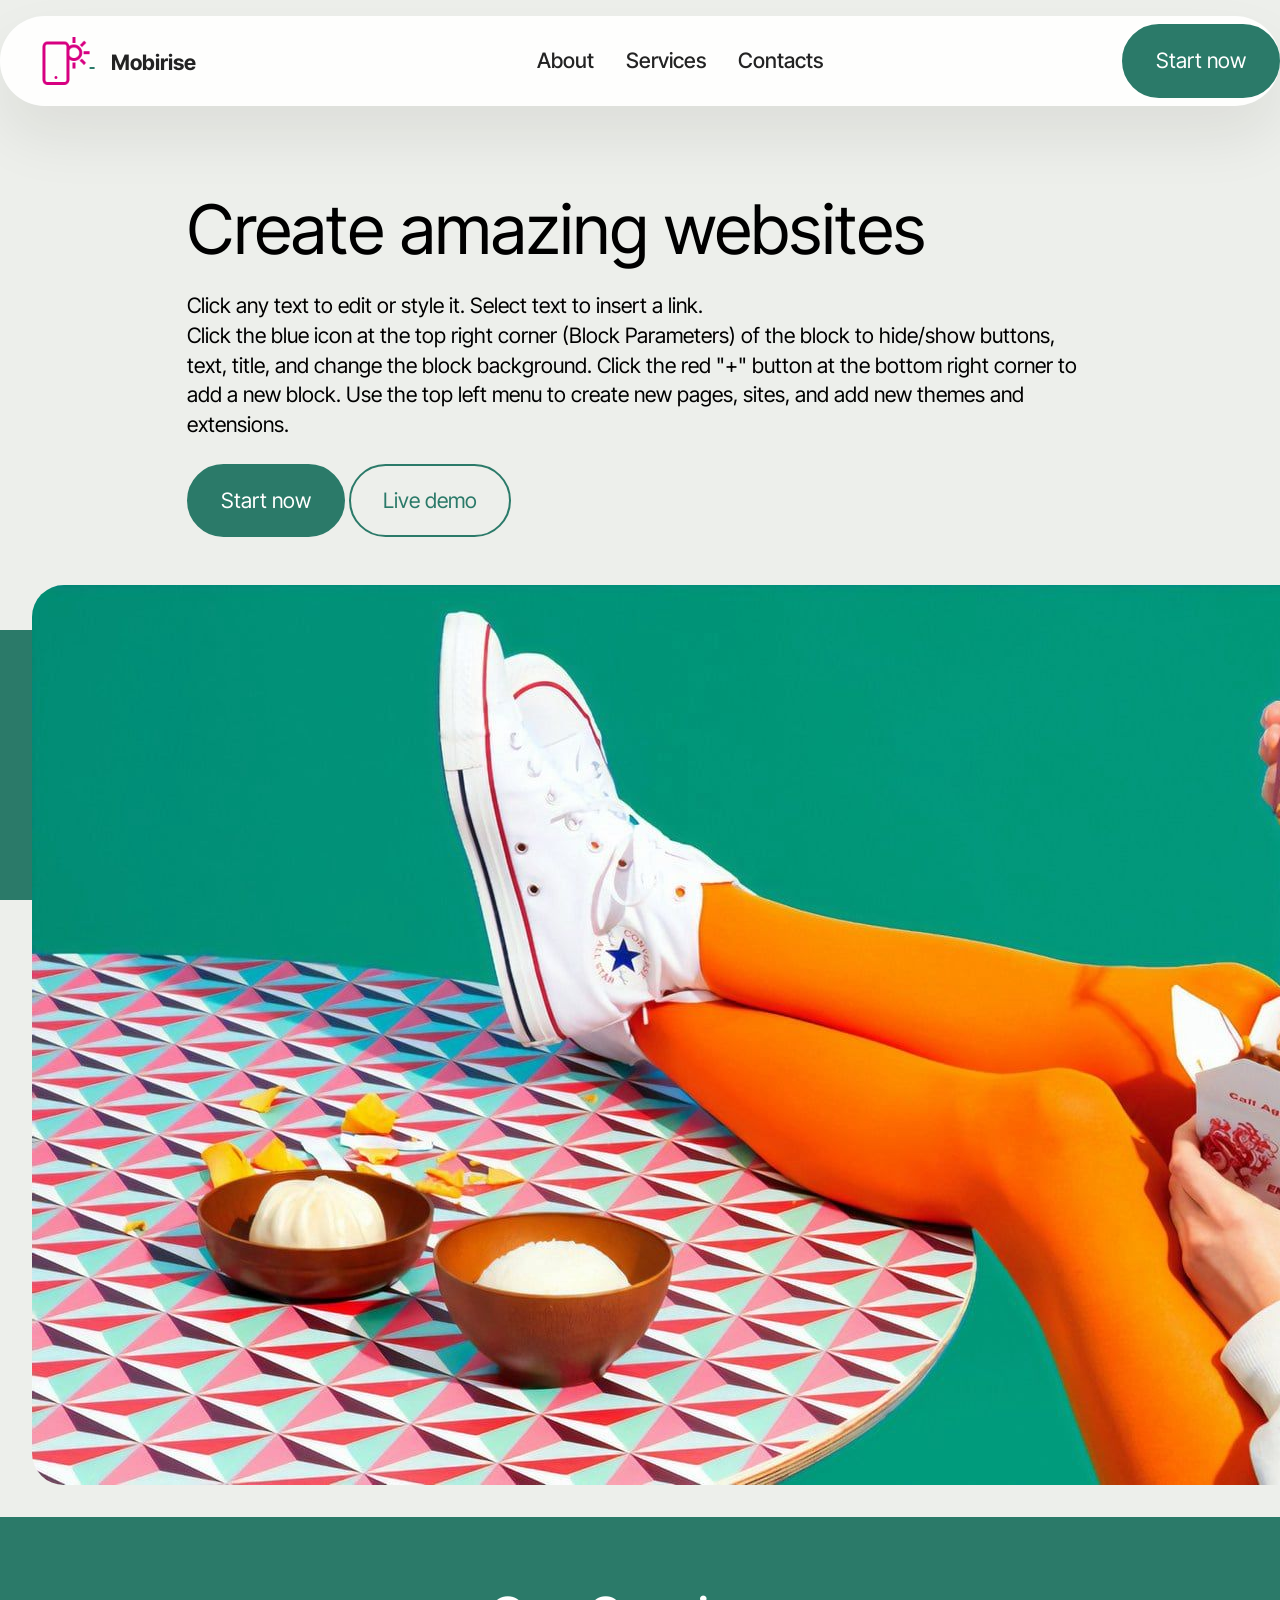
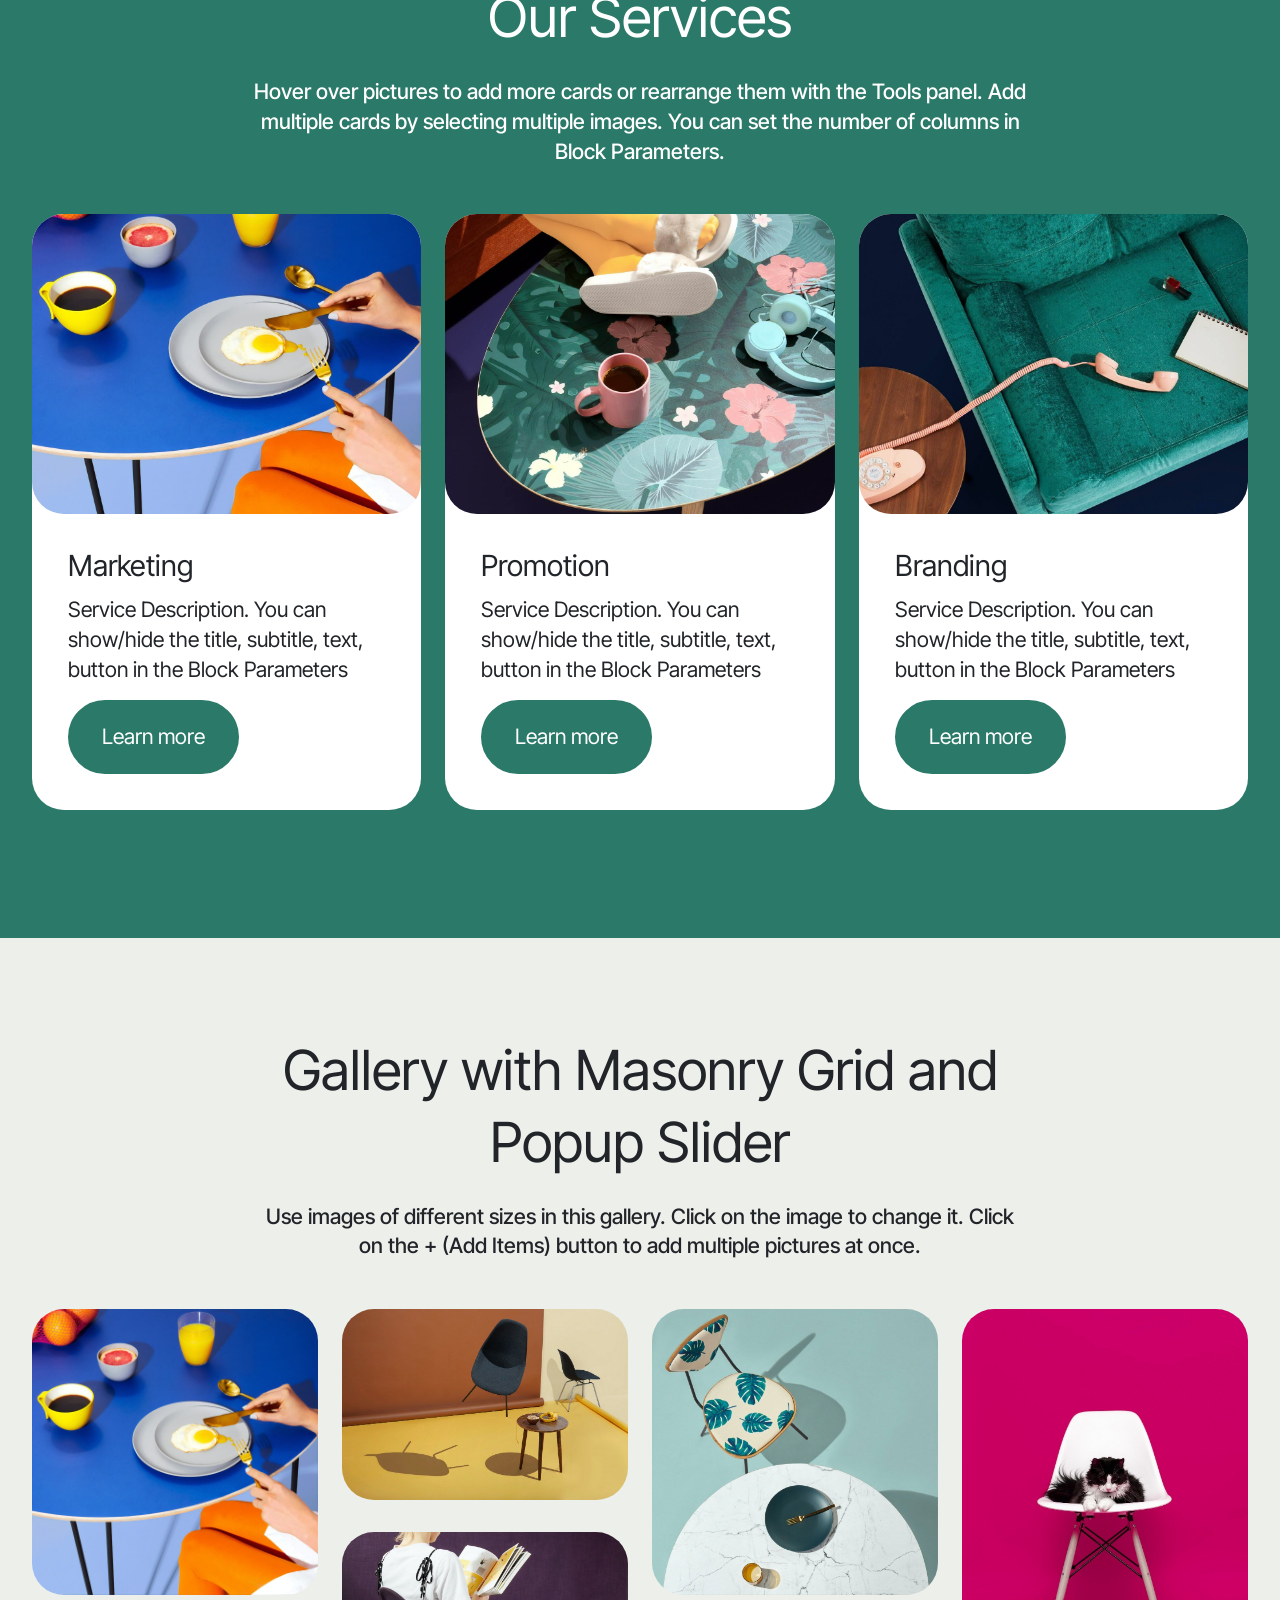
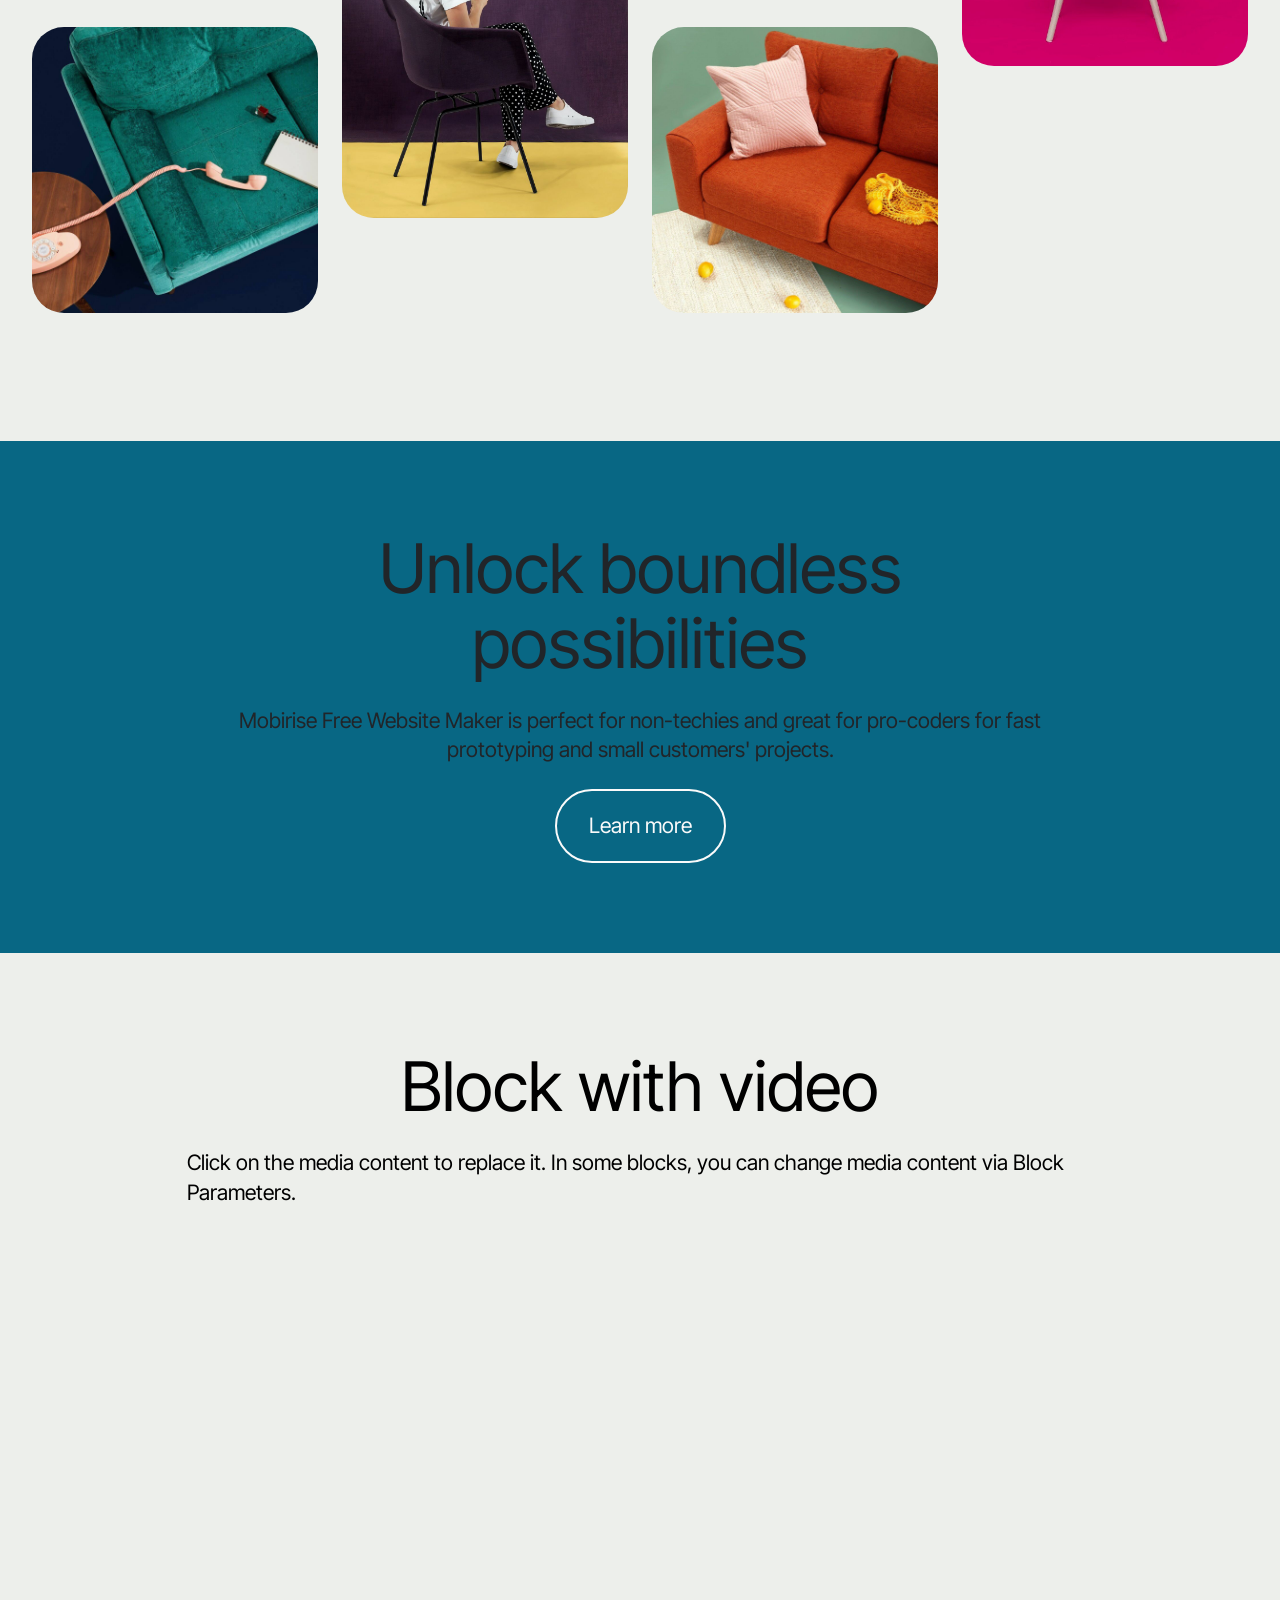
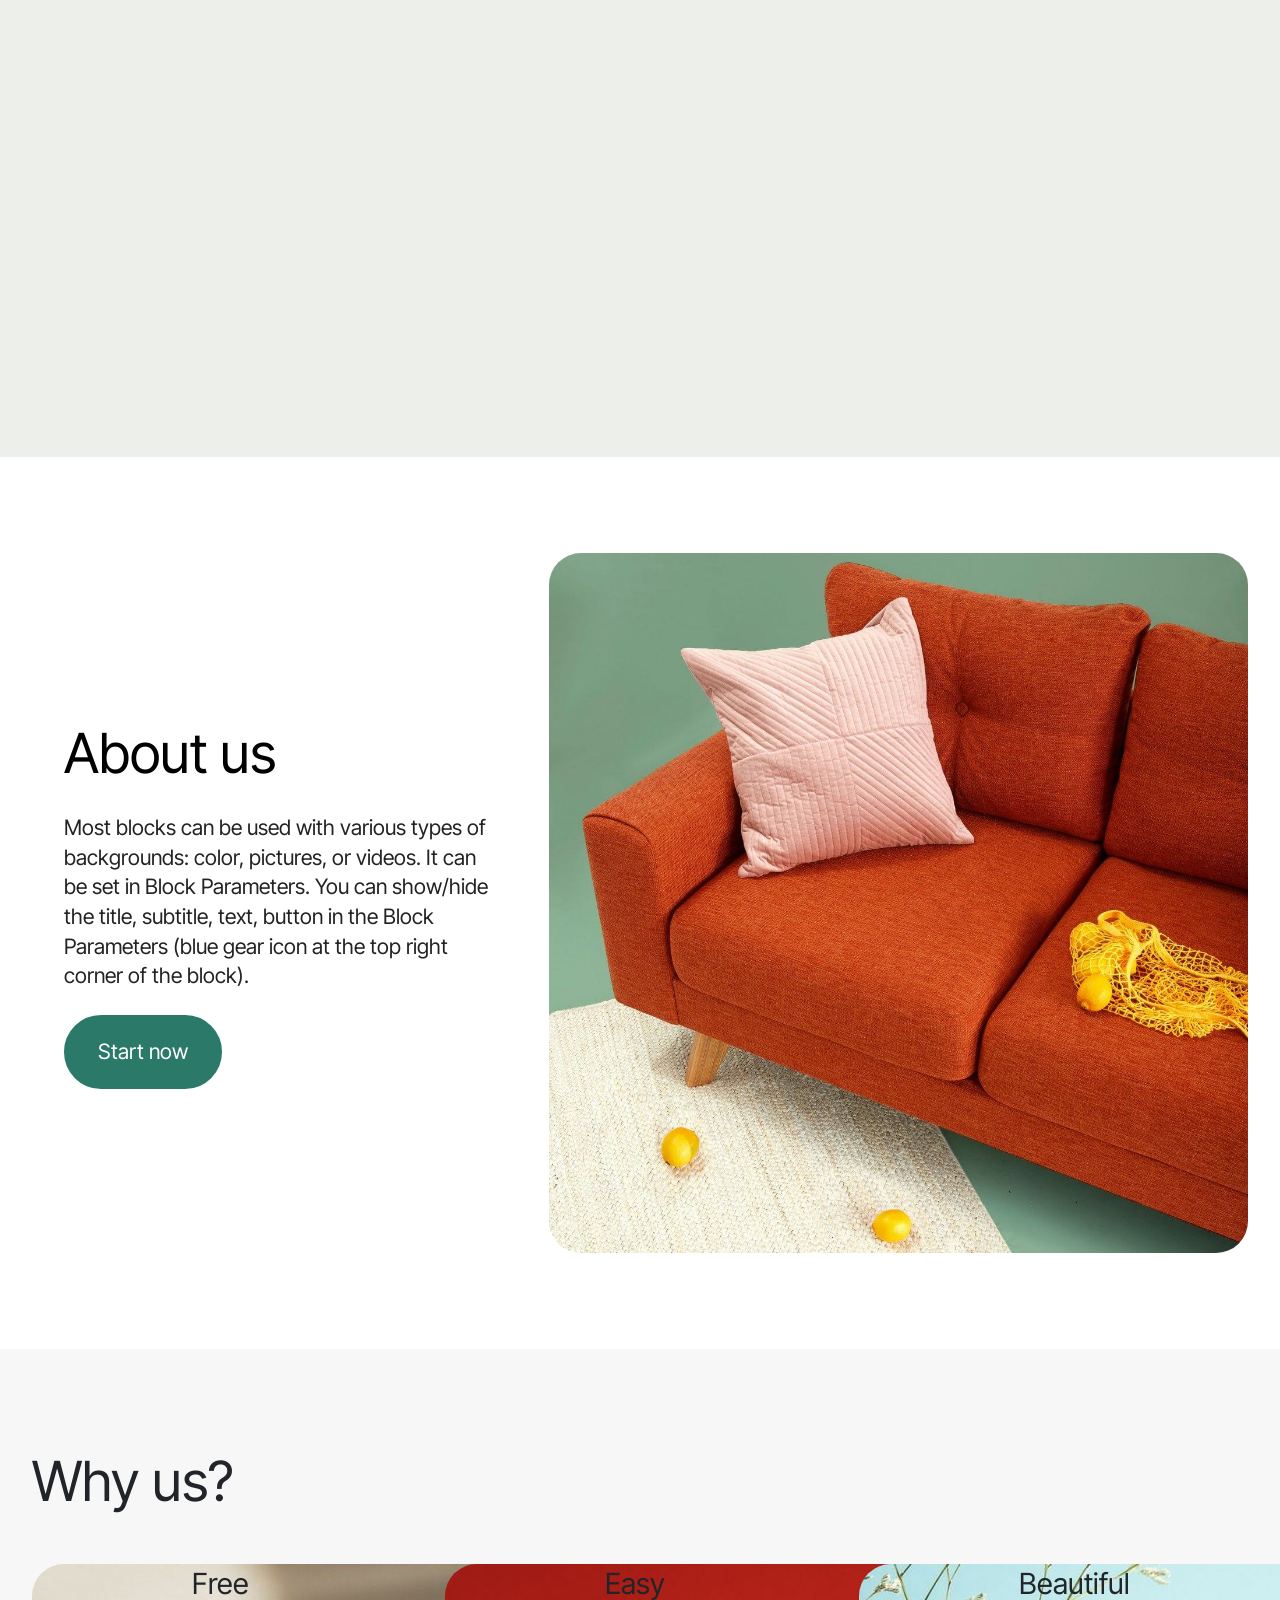
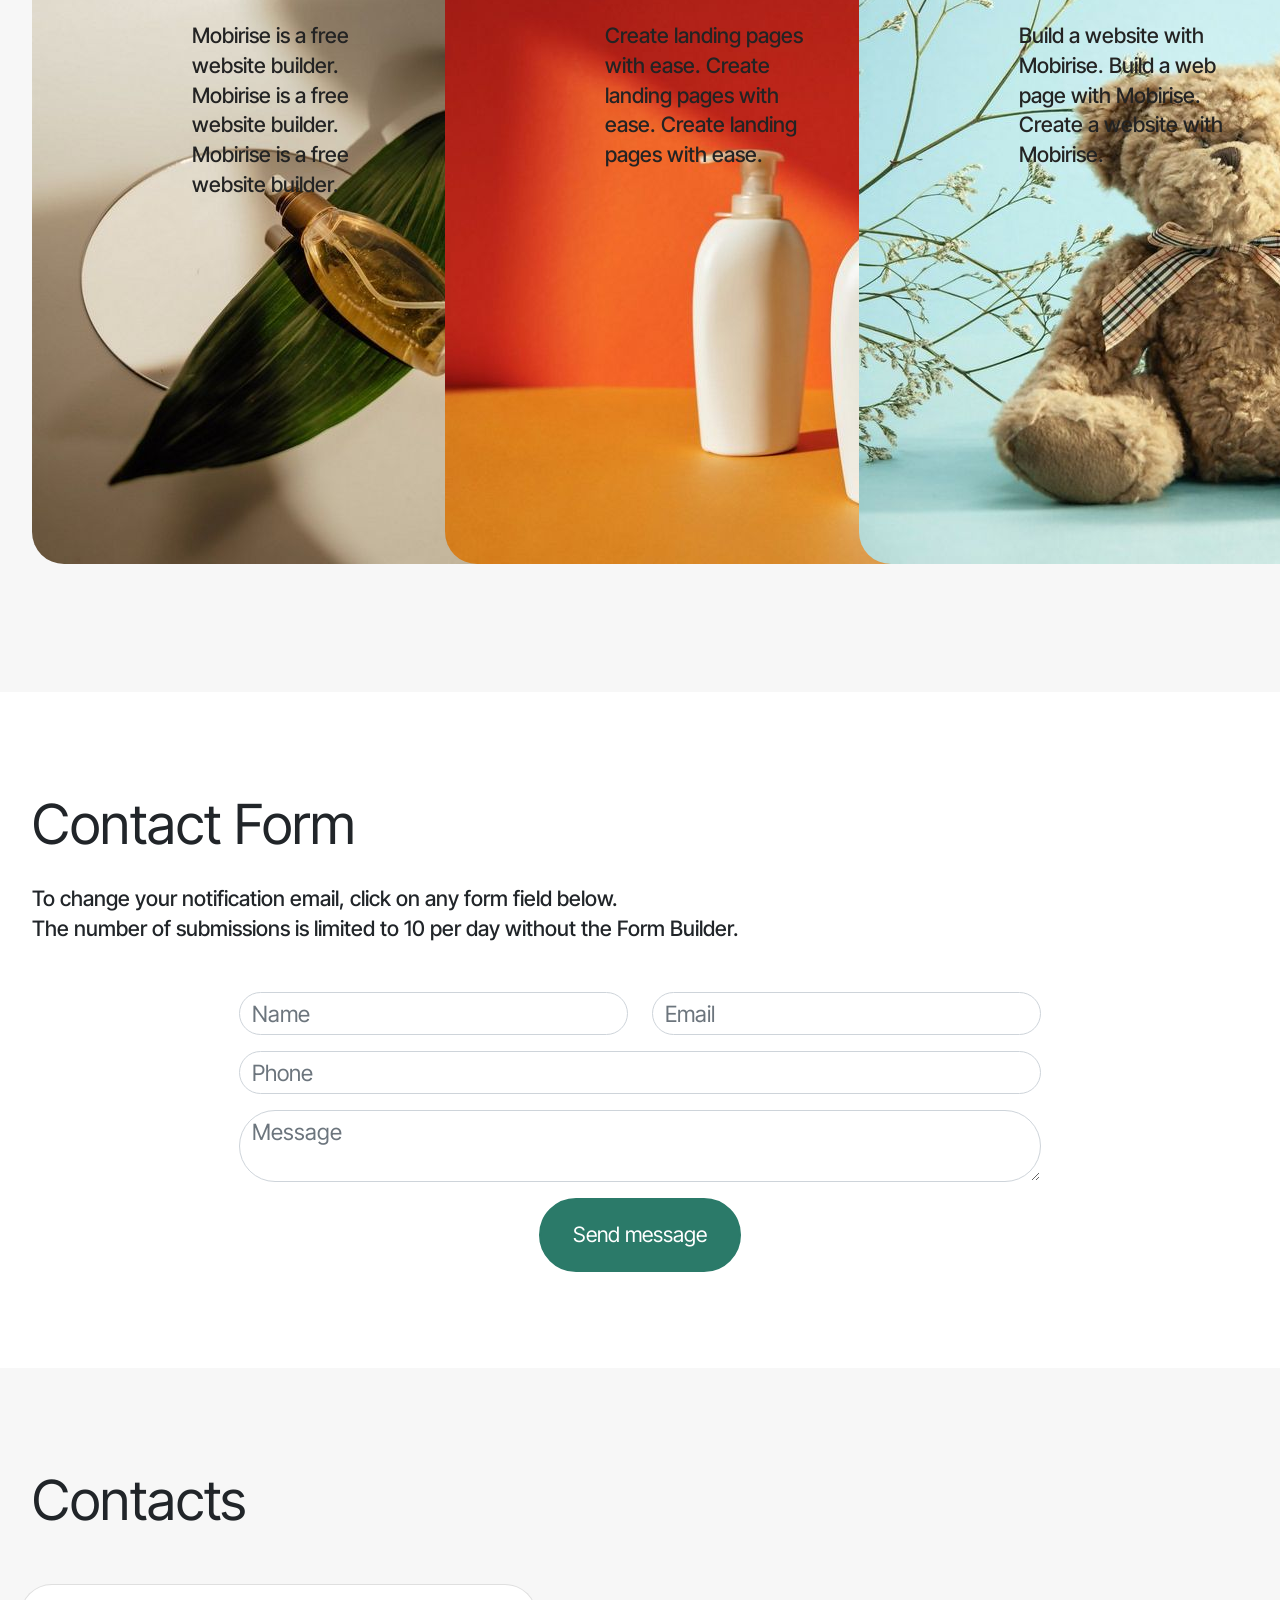
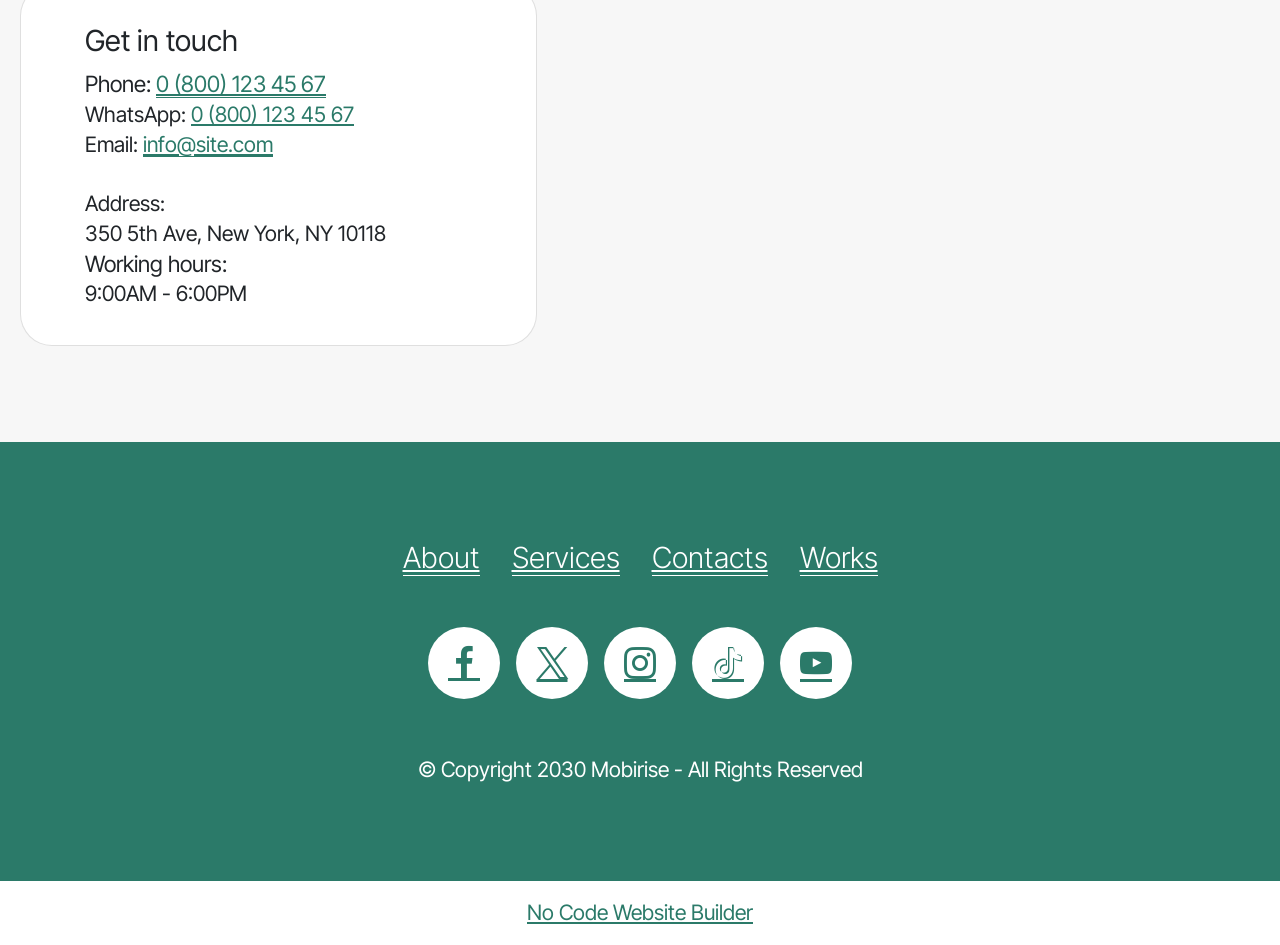
==== index.html @ d82d1e15 "initial test" ====
<!DOCTYPE html>
<html  >
<head>
  <!-- Site made with Mobirise Website Builder v6.1.12, https://mobirise.com -->
  <meta charset="UTF-8">
  <meta http-equiv="X-UA-Compatible" content="IE=edge">
  <meta name="generator" content="Mobirise v6.1.12, mobirise.com">
  <meta name="viewport" content="width=device-width, initial-scale=1, minimum-scale=1">
  <link rel="shortcut icon" href="assets/images/logo.png" type="image/x-icon">
  <meta name="description" content="">
  
  
  <title>Home</title>
  <link rel="stylesheet" href="assets/web/assets/mobirise-icons2/mobirise2.css">
  <link rel="stylesheet" href="assets/bootstrap/css/bootstrap.min.css">
  <link rel="stylesheet" href="assets/animatecss/animate.css">
  <link rel="stylesheet" href="assets/dropdown/css/style.css">
  <link rel="stylesheet" href="assets/socicon/css/styles.css">
  <link rel="stylesheet" href="assets/theme/css/style.css">
  <link rel="stylesheet" href="assets/gallery/style.css">
  <link rel="preload" href="https://fonts.googleapis.com/css?family=Inter+Tight:100,200,300,400,500,600,700,800,900,100i,200i,300i,400i,500i,600i,700i,800i,900i&display=swap" as="style" onload="this.onload=null;this.rel='stylesheet'">
  <noscript><link rel="stylesheet" href="https://fonts.googleapis.com/css?family=Inter+Tight:100,200,300,400,500,600,700,800,900,100i,200i,300i,400i,500i,600i,700i,800i,900i&display=swap"></noscript>
  <link rel="preload" as="style" href="assets/mobirise/css/mbr-additional.css?v=Xq78SS"><link rel="stylesheet" href="assets/mobirise/css/mbr-additional.css?v=Xq78SS" type="text/css">

  
  
  
</head>
<body>
  
  <section data-bs-version="5.1" class="menu menu2 cid-tJS6tZXiPa" once="menu" id="menu02-0">
	

	<nav class="navbar navbar-dropdown navbar-fixed-top navbar-expand-lg">
		<div class="container">
			<div class="navbar-brand">
				<span class="navbar-logo">
					<a href="https://mobirise.com">
						<img src="assets/images/logo.png" alt="Mobirise Website Builder" style="height: 3rem;">
					</a>
				</span>
				<span class="navbar-caption-wrap"><a class="navbar-caption text-black text-primary display-4" href="index.html#header05-1">Mobirise</a></span>
			</div>
			<button class="navbar-toggler" type="button" data-toggle="collapse" data-bs-toggle="collapse" data-target="#navbarSupportedContent" data-bs-target="#navbarSupportedContent" aria-controls="navbarNavAltMarkup" aria-expanded="false" aria-label="Toggle navigation">
				<div class="hamburger">
					<span></span>
					<span></span>
					<span></span>
					<span></span>
				</div>
			</button>
			<div class="collapse navbar-collapse" id="navbarSupportedContent">
				<ul class="navbar-nav nav-dropdown" data-app-modern-menu="true"><li class="nav-item">
						<a class="nav-link link text-black text-primary display-4" href="index.html#header01-7">About</a>
					</li>
					<li class="nav-item">
						<a class="nav-link link text-black text-primary display-4" href="index.html#features04-w" aria-expanded="false">Services</a>
					</li>
					<li class="nav-item">
						<a class="nav-link link text-black text-primary display-4" href="index.html#contacts02-9">Contacts</a>
					</li></ul>
				
				<div class="navbar-buttons mbr-section-btn"><a class="btn btn-primary display-4" href="index.html#form02-6"> Start now</a></div>
			</div>
		</div>
	</nav>
</section>

<section data-bs-version="5.1" class="header5 cid-tJS6uM4N87" id="header05-1">
	

	
	
	<div class="topbg"></div>
	<div class="align-center container">
		<div class="row justify-content-center">
			<div class="col-md-12 col-lg-9">
				<h1 class="mbr-section-title mbr-fonts-style mb-4 display-1"><strong>Create amazing websites</strong></h1>
				<p class="mbr-text mbr-fonts-style mb-4 display-7">Click any text to edit or style it. Select text to insert a link.
<br>Click the blue icon at the top right corner (Block Parameters) of the block to hide/show buttons, text, title, and change the block background. Click the red "+" button at the bottom right corner to add a new block. Use the top left menu to create new pages, sites, and add new themes and extensions.</p>
				<div class="mbr-section-btn mt-3"><a class="btn btn-primary display-7" href="index.html#form02-6">Start now</a> <a class="btn btn-primary-outline display-7" href="index.html#gallery02-v">Live demo</a></div>
			</div>
		</div>
		<div class="row mt-5 justify-content-center">
			<div class="col-12 col-lg-12">
				<img src="assets/images/11.jpg" alt="Mobirise Website Builder" title="">
			</div>
		</div>
	</div>
</section>

<section data-bs-version="5.1" class="features4 cid-tMlEXTHLbS" id="features04-w">
	
	
	<div class="container">
		<div class="row justify-content-center">
			<div class="col-12 content-head">
				<div class="mbr-section-head mb-5">
					<h4 class="mbr-section-title mbr-fonts-style align-center mb-0 display-2"><strong>Our Services</strong></h4>
					<h5 class="mbr-section-subtitle mbr-fonts-style align-center mb-0 mt-4 display-7">Hover over pictures to add more cards or rearrange them with the Tools panel. Add multiple cards by selecting multiple images. You can set the number of columns in Block Parameters.</h5>
					
				</div>
			</div>
		</div>
		<div class="row">
			<div class="item features-image col-12 col-md-6 col-lg-4">
				<div class="item-wrapper">
					<div class="item-img">
						<img src="assets/images/gallery03.jpg" alt="Mobirise Website Builder">
					</div>
					<div class="item-content">
						<h5 class="item-title mbr-fonts-style display-5">
							<strong>Marketing</strong>
						</h5>
						
						<p class="mbr-text mbr-fonts-style display-7">
							Service Description. You can show/hide the title, subtitle, text, button in the Block Parameters
						</p>
						<div class="mbr-section-btn item-footer"><a href="" class="btn item-btn btn-primary display-7">Learn more</a></div>
					</div>

				</div>
			</div>
			<div class="item features-image col-12 col-md-6 col-lg-4">
				<div class="item-wrapper">
					<div class="item-img">
						<img src="assets/images/gallery05.jpg" alt="Mobirise Website Builder">
					</div>
					<div class="item-content">
						<h5 class="item-title mbr-fonts-style display-5">
							<strong>Promotion</strong>
						</h5>
						
						<p class="mbr-text mbr-fonts-style display-7">
							Service Description. You can show/hide the title, subtitle, text, button in the Block Parameters
						</p>
						<div class="mbr-section-btn item-footer"><a href="" class="btn item-btn btn-primary display-7">Learn more</a></div>
					</div>
				</div>
			</div>
			<div class="item features-image col-12 col-md-6 col-lg-4">
				<div class="item-wrapper">
					<div class="item-img">
						<img src="assets/images/gallery02.jpg" alt="Mobirise Website Builder">
					</div>
					<div class="item-content">
						<h5 class="item-title mbr-fonts-style display-5">
							<strong>Branding</strong>
						</h5>
						
						<p class="mbr-text mbr-fonts-style display-7">
							Service Description. You can show/hide the title, subtitle, text, button in the Block Parameters<br>
						</p>
						<div class="mbr-section-btn item-footer"><a href="" class="btn item-btn btn-primary display-7">Learn more</a></div>
					</div>
				</div>
			</div>
		</div>
	</div>
</section>

<section data-bs-version="5.1" class="gallery1 mbr-gallery cid-tMlDYtQ5fF" id="gallery02-v">
    

    
    

    <div class="container-fluid">
        <div class="row justify-content-center">
            <div class="col-12 content-head">
                <div class="mbr-section-head mb-5">
                    <h3 class="mbr-section-title mbr-fonts-style align-center m-0 display-2"><strong>Gallery with Masonry Grid and Popup Slider</strong></h3>
                    <h4 class="mbr-section-subtitle mbr-fonts-style align-center mb-0 mt-4 display-7">Use images of different sizes in this gallery. Click on the image to change it. Click on the + (Add Items) button to add multiple pictures at once.</h4>
                </div>
            </div>
        </div>
        <div class="row mbr-gallery mbr-masonry" data-masonry="{&quot;percentPosition&quot;: true }">
            <div class="col-12 col-md-6 col-lg-3 item gallery-image">
                <div class="item-wrapper" data-toggle="modal" data-bs-toggle="modal" data-target="#veJl6sgH1W-modal" data-bs-target="#veJl6sgH1W-modal">
                    <img class="w-100" src="assets/images/gallery03.jpg" alt="Mobirise Website Builder" data-slide-to="0" data-bs-slide-to="0" data-target="#lb-veJl6sgH1W" data-bs-target="#lb-veJl6sgH1W">
                    <div class="icon-wrapper">
                        <span class="mobi-mbri mobi-mbri-search mbr-iconfont mbr-iconfont-btn"></span>
                    </div>
                </div>
                
            </div>
            <div class="col-12 col-md-6 col-lg-3 item gallery-image">
                <div class="item-wrapper" data-toggle="modal" data-bs-toggle="modal" data-target="#veJl6sgH1W-modal" data-bs-target="#veJl6sgH1W-modal">
                    <img class="w-100" src="assets/images/gallery13.jpg" alt="Mobirise Website Builder" data-slide-to="1" data-bs-slide-to="1" data-target="#lb-veJl6sgH1W" data-bs-target="#lb-veJl6sgH1W">
                    <div class="icon-wrapper">
                        <span class="mobi-mbri mobi-mbri-search mbr-iconfont mbr-iconfont-btn"></span>
                    </div>
                </div>
                
            </div>
            <div class="col-12 col-md-6 col-lg-3 item gallery-image">
                <div class="item-wrapper" data-toggle="modal" data-bs-toggle="modal" data-target="#veJl6sgH1W-modal" data-bs-target="#veJl6sgH1W-modal">
                    <img class="w-100" src="assets/images/gallery10.jpg" alt="Mobirise Website Builder" data-slide-to="2" data-bs-slide-to="2" data-target="#lb-veJl6sgH1W" data-bs-target="#lb-veJl6sgH1W">
                    <div class="icon-wrapper">
                        <span class="mobi-mbri mobi-mbri-search mbr-iconfont mbr-iconfont-btn"></span>
                    </div>
                </div>
                
            </div>
            <div class="col-12 col-md-6 col-lg-3 item gallery-image">
                <div class="item-wrapper" data-toggle="modal" data-bs-toggle="modal" data-target="#veJl6sgH1W-modal" data-bs-target="#veJl6sgH1W-modal">
                    <img class="w-100" src="assets/images/gallery08.jpg" alt="Mobirise Website Builder" data-slide-to="3" data-bs-slide-to="3" data-target="#lb-veJl6sgH1W" data-bs-target="#lb-veJl6sgH1W">
                    <div class="icon-wrapper">
                        <span class="mobi-mbri mobi-mbri-search mbr-iconfont mbr-iconfont-btn"></span>
                    </div>
                </div>
                
            </div>
            <div class="col-12 col-md-6 col-lg-3 item gallery-image">
                <div class="item-wrapper" data-toggle="modal" data-bs-toggle="modal" data-target="#veJl6sgH1W-modal" data-bs-target="#veJl6sgH1W-modal">
                    <img class="w-100" src="assets/images/gallery06.jpg" alt="Mobirise Website Builder" data-slide-to="4" data-bs-slide-to="4" data-target="#lb-veJl6sgH1W" data-bs-target="#lb-veJl6sgH1W">
                    <div class="icon-wrapper">
                        <span class="mobi-mbri mobi-mbri-search mbr-iconfont mbr-iconfont-btn"></span>
                    </div>
                </div>
                
            </div>
            <div class="col-12 col-md-6 col-lg-3 item gallery-image">
                <div class="item-wrapper" data-toggle="modal" data-bs-toggle="modal" data-target="#veJl6sgH1W-modal" data-bs-target="#veJl6sgH1W-modal">
                    <img class="w-100" src="assets/images/gallery02.jpg" alt="Mobirise Website Builder" data-slide-to="5" data-bs-slide-to="5" data-target="#lb-veJl6sgH1W" data-bs-target="#lb-veJl6sgH1W">
                    <div class="icon-wrapper">
                        <span class="mobi-mbri mobi-mbri-search mbr-iconfont mbr-iconfont-btn"></span>
                    </div>
                </div>
                
            </div>
            <div class="col-12 col-md-6 col-lg-3 item gallery-image">
                <div class="item-wrapper" data-toggle="modal" data-bs-toggle="modal" data-target="#veJl6sgH1W-modal" data-bs-target="#veJl6sgH1W-modal">
                    <img class="w-100" src="assets/images/gallery01.jpg" alt="Mobirise Website Builder" data-slide-to="6" data-bs-slide-to="6" data-target="#lb-veJl6sgH1W" data-bs-target="#lb-veJl6sgH1W">
                    <div class="icon-wrapper">
                        <span class="mobi-mbri mobi-mbri-search mbr-iconfont mbr-iconfont-btn"></span>
                    </div>
                </div>
                
            </div>
        </div>

        <div class="modal mbr-slider" tabindex="-1" role="dialog" aria-hidden="true" id="veJl6sgH1W-modal">
            <div class="modal-dialog" role="document">
                <div class="modal-content">
                    <div class="modal-body">
                        <div class="carousel slide" id="lb-veJl6sgH1W" data-interval="5000" data-bs-interval="5000">
                            <div class="carousel-inner">
                                <div class="carousel-item active">
                                    <img class="d-block w-100" src="assets/images/gallery03.jpg" alt="Mobirise Website Builder">
                                </div>
                                <div class="carousel-item">
                                    <img class="d-block w-100" src="assets/images/gallery13.jpg" alt="Mobirise Website Builder">
                                </div>
                                <div class="carousel-item">
                                    <img class="d-block w-100" src="assets/images/gallery10.jpg" alt="Mobirise Website Builder">
                                </div>
                                <div class="carousel-item">
                                    <img class="d-block w-100" src="assets/images/gallery08.jpg" alt="Mobirise Website Builder">
                                </div>
                                <div class="carousel-item">
                                    <img class="d-block w-100" src="assets/images/gallery06.jpg" alt="Mobirise Website Builder">
                                </div>
                                <div class="carousel-item">
                                    <img class="d-block w-100" src="assets/images/gallery02.jpg" alt="Mobirise Website Builder">
                                </div>
                                <div class="carousel-item">
                                    <img class="d-block w-100" src="assets/images/gallery01.jpg" alt="Mobirise Website Builder">
                                </div>
                            </div>
                            <ol class="carousel-indicators">
                                <li data-slide-to="0" data-bs-slide-to="0" class="active" data-target="#lb-veJl6sgH1W" data-bs-target="#lb-veJl6sgH1W"></li>
                                <li data-slide-to="1" data-bs-slide-to="1" data-target="#lb-veJl6sgH1W" data-bs-target="#lb-veJl6sgH1W"></li>
                                <li data-slide-to="2" data-bs-slide-to="2" data-target="#lb-veJl6sgH1W" data-bs-target="#lb-veJl6sgH1W"></li>
                                <li data-slide-to="3" data-bs-slide-to="3" data-target="#lb-veJl6sgH1W" data-bs-target="#lb-veJl6sgH1W"></li>
                                <li data-slide-to="4" data-bs-slide-to="4" data-target="#lb-veJl6sgH1W" data-bs-target="#lb-veJl6sgH1W"></li>
                                <li data-slide-to="5" data-bs-slide-to="5" data-target="#lb-veJl6sgH1W" data-bs-target="#lb-veJl6sgH1W"></li>
                                <li data-slide-to="6" data-bs-slide-to="6" data-target="#lb-veJl6sgH1W" data-bs-target="#lb-veJl6sgH1W"></li>
                            </ol>
                            <a role="button" href="" class="close" data-dismiss="modal" data-bs-dismiss="modal" aria-label="Close">
                            </a>
                            <a class="carousel-control-prev carousel-control" role="button" data-slide="prev" data-bs-slide="prev" href="#lb-veJl6sgH1W">
                                <span class="mobi-mbri mobi-mbri-arrow-prev" aria-hidden="true"></span>
                                <span class="sr-only visually-hidden">Previous</span>
                            </a>
                            <a class="carousel-control-next carousel-control" role="button" data-slide="next" data-bs-slide="next" href="#lb-veJl6sgH1W">
                                <span class="mobi-mbri mobi-mbri-arrow-next" aria-hidden="true"></span>
                                <span class="sr-only visually-hidden">Next</span>
                            </a>
                        </div>
                    </div>
                </div>
            </div>
        </div>
    </div>
</section>

<section data-bs-version="5.1" class="header09 cid-tLAX5BnXkJ" id="header09-q">
	
	
	<div class="container">
		<div class="row">
			<div class="content-wrap col-12 col-md-8">
				<h1 class="mbr-section-title mbr-fonts-style mbr-white mb-4 display-1"><strong>Unlock boundless possibilities</strong></h1>
				
				<p class="mbr-fonts-style mbr-text mbr-white mb-4 display-7">
					Mobirise Free Website Maker is perfect for non-techies and great for pro-coders for fast prototyping and small customers' projects.
				</p>
				<div class="mbr-section-btn"><a class="btn btn-white-outline display-7" href="https://mobiri.se">Learn more</a></div>
			</div>
		</div>
	</div>
</section>

<section data-bs-version="5.1" class="header7 cid-tLeaLmEeFr" id="header07-h">
  

  
  
  
  <div class="align-center container">
    <div class="row justify-content-center">
      <div class="col-md-12 col-lg-9 mb-5">
        <h1 class="mbr-section-title mbr-fonts-style display-1"><strong>Block with video</strong>
        </h1>
        <p class="mbr-text mbr-fonts-style mt-4 display-7">
          Click on the media content to replace it. In some blocks, you can change media content via Block Parameters.
        </p>
        
      </div>
    </div>

    <div class="row justify-content-center">
      <div class="mbr-figure col-12 col-md-12"><iframe class="mbr-embedded-video" src="https://www.youtube.com/embed/sGpPgQeEyOc?rel=0&amp;amp;mute=1&amp;showinfo=0&amp;autoplay=1&amp;loop=1&amp;playlist=sGpPgQeEyOc" width="1280" height="720" frameborder="0" allowfullscreen></iframe></div>
    </div>
  </div>
</section>

<section data-bs-version="5.1" class="header1 cid-tJS9vXDdRK" id="header01-7">
	

	
	

	<div class="container">
		<div class="row justify-content-center">
			<div class="col-12 col-md-12 col-lg-7 image-wrapper">
				<img class="w-100" src="assets/images/gallery01.jpg" alt="Mobirise Website Builder">
			</div>
			<div class="col-12 col-lg col-md-12">
				<div class="text-wrapper align-left">
					<h1 class="mbr-section-title mbr-fonts-style mb-4 display-2"><strong>About us</strong></h1>
					<p class="mbr-text mbr-fonts-style mb-4 display-7">
						Most blocks can be used with various types of backgrounds: color, pictures, or videos. It can be set in Block Parameters.&nbsp;You can show/hide the title, subtitle, text, button in the Block Parameters (blue gear icon at the top right corner of the block).&nbsp;</p>
					<div class="mbr-section-btn mt-3"><a class="btn btn-primary display-7" href="https://mobiri.se">Start now</a></div>
				</div>
			</div>
		</div>
	</div>
</section>

<section data-bs-version="5.1" class="features15 cid-tLek7gQhG7" id="features015-m">
	

	
	
	<div class="container">
		<div class="mbr-section-head mb-5">
			<h4 class="mbr-section-title mbr-fonts-style align-center mb-0 display-2">
			  <strong>Why us?</strong></h4>
			
		  </div>
		<div class="row justify-content-center">
			<div class="item features-without-image col-12 col-lg-4">
				<div class="item-wrapper">
					<div class="img-wrapper">
						<img src="assets/images/shop1.jpg" alt="Mobirise Website Builder">
					</div>
					<div class="card-box">
						<h4 class="card-title mbr-fonts-style mb-3 display-5">
							<strong>Free</strong></h4>
						<h5 class="card-text mbr-fonts-style display-7">
							Mobirise is a free website builder. Mobirise is a free website builder. Mobirise is a free website builder.</h5>
					</div>
				</div>
			</div>
			<div class="item features-without-image col-12 col-lg-4">
				<div class="item-wrapper">
					<div class="img-wrapper">
						<img src="assets/images/shop2.jpg" alt="Mobirise Website Builder">
					</div>
					<div class="card-box">
						<h4 class="card-title mbr-fonts-style mb-3 display-5">
							<strong>Easy</strong></h4>
						<h5 class="card-text mbr-fonts-style display-7">
							Create landing pages with ease. Create landing pages with ease. Create landing pages with ease.<br><br></h5>
					</div>
				</div>
			</div>
			<div class="item features-without-image col-12 col-lg-4">
				<div class="item-wrapper">
					<div class="img-wrapper">
						<img src="assets/images/shop3.jpg" alt="Mobirise Website Builder">
					</div>
					<div class="card-box">
						<h4 class="card-title mbr-fonts-style mb-3 display-5">
							<strong>Beautiful</strong></h4>
						<h5 class="card-text mbr-fonts-style display-7">
							Build a website with Mobirise. Build a web page with Mobirise. Create a website with Mobirise.</h5>
					</div>
				</div>
			</div>
		</div>
	</div>
</section>

<section data-bs-version="5.1" class="form5 cid-tJS9pBcTSa" id="form02-6">
    
    
    <div class="container">
        <div class="mbr-section-head mb-5">
            <h3 class="mbr-section-title mbr-fonts-style align-center mb-0 display-2">
                <strong>Contact Form</strong></h3>
            <h4 class="mbr-section-subtitle mbr-fonts-style align-center mb-0 mt-4 display-7">To change your notification email, click on any form field below.
<div>The number of submissions is limited to 10 per day without the Form Builder.</div></h4>
        </div>
        <div class="row justify-content-center mt-4">
            <div class="col-lg-8 mx-auto mbr-form" data-form-type="formoid">
                <form action="https://mobirise.eu/" method="POST" class="mbr-form form-with-styler" data-form-title="Form Name"><input type="hidden" name="email" data-form-email="true" value="BgZhxSEmmMYked2v6DO11A//2Cc/raKRPYZ5gFe0jo+6vO3dX06sJLijvELtnEkJGJe7vxwM3hx+bAWVkoMuOE0uIr0Zj9BfxChh2DObfeTLGcuqMDu/MZJaWa4jG3J5">
                    <div class="row">
                        <div hidden="hidden" data-form-alert="" class="alert alert-success col-12">Thanks for filling out the form!</div>
                        <div hidden="hidden" data-form-alert-danger="" class="alert alert-danger col-12">
                            Oops...! some problem!
                        </div>
                    </div>
                    <div class="dragArea row">
                        <div class="col-md col-sm-12 form-group mb-3" data-for="name">
                            <input type="text" name="name" placeholder="Name" data-form-field="name" class="form-control" value="" id="name-form02-6">
                        </div>
                        <div class="col-md col-sm-12 form-group mb-3" data-for="email">
                            <input type="email" name="email" placeholder="Email" data-form-field="email" class="form-control" value="" id="email-form02-6">
                        </div>
                        <div class="col-12 form-group mb-3" data-for="phone">
                            <input type="tel" name="phone" placeholder="Phone" data-form-field="phone" class="form-control" value="" id="phone-form02-6">
                        </div>
                        <div class="col-12 form-group mb-3" data-for="textarea">
                            <textarea name="textarea" placeholder="Message" data-form-field="textarea" class="form-control" id="textarea-form02-6"></textarea>
                        </div>
                        <div class="col-lg-12 col-md-12 col-sm-12 align-center mbr-section-btn">
                            <button type="submit" class="btn btn-primary display-7">Send message</button>
                        </div>
                    </div>
                </form>
            </div>
        </div>
    </div>
</section>

<section data-bs-version="5.1" class="contacts2 map1 cid-tLdYHD757A" id="contacts02-9">

    

    
    <div class="container">
        <div class="mbr-section-head mb-5">
            <h3 class="mbr-section-title mbr-fonts-style align-center mb-0 display-2">
                <strong>Contacts</strong>
            </h3>
            
        </div>
        <div class="row justify-content-center mt-4">
            <div class="card col-12 col-md-5">
                <div class="card-wrapper">
                    <div class="text-wrapper">
                        <h5 class="cardTitle mbr-fonts-style mb-2 display-5">
                        <strong>Get in touch</strong></h5>
                    <ul class="list mbr-fonts-style display-7">
                        <li class="mbr-text item-wrap"><span style="font-size: 1.4rem;">Phone: </span><a href="tel:+12345678910" class="text-primary" style="font-size: 1.4rem;">0 (800) 123 45 67</a><br></li>
                        <li class="mbr-text item-wrap">WhatsApp: <a href="https://wa.me/12345678910" class="text-primary">0 (800) 123 45 67</a></li>
                        <li class="mbr-text item-wrap">Email: <a href="mailto:info@site.com" class="text-primary">info@site.com</a></li><li class="mbr-text item-wrap"><br></li>
                        <li class="mbr-text item-wrap">Address: </li><li class="mbr-text item-wrap">350 5th Ave, New York, NY 10118</li><li class="mbr-text item-wrap"><span style="font-size: 1.4rem;">Working hours:</span><br></li><li class="mbr-text item-wrap">9:00AM - 6:00PM</li>
                    </ul>
                    </div>
                </div>
            </div>
            <div class="map-wrapper col-12 col-md-7">
                <div class="google-map"><iframe frameborder="0" style="border:0" src="https://www.google.com/maps/embed?pb=!1m14!1m8!1m3!1d6045.3003145248895!2d-73.9884657!3d40.7477229!3m2!1i1024!2i768!4f13.1!3m3!1m2!1s0x89c259a9ac1f1b85%3A0x7e33d1c0e7af3be4!2zMzUwIDV0aCBBdmUsIE5ldyBZb3JrLCBOWSAxMDExOCwg0KHQqNCQ!5e0!3m2!1sru!2sru!4v1689597362021!5m2!1sen!2sen" allowfullscreen=""></iframe></div>
            </div>
        </div>
    </div>
</section>

<section data-bs-version="5.1" class="footer1 programm5 cid-tJS9NNcTLZ" once="footers" id="footer03-8">

        

    

    <div class="container">
        <div class="row">

            <div class="row-links mb-4">
                <ul class="header-menu">
                  
                  
                  
                  
                <li class="header-menu-item mbr-fonts-style display-5"><a href="index.html#header01-7" class="text-danger">About</a></li><li class="header-menu-item mbr-fonts-style display-5"><a href="index.html#features04-w" class="text-danger text-primary">Services</a></li><li class="header-menu-item mbr-fonts-style display-5"><a href="index.html#contacts02-9" class="text-danger">Contacts</a></li><li class="header-menu-item mbr-fonts-style display-5"><a href="index.html#gallery02-v" class="text-danger text-primary">Works</a></li></ul>
              </div>

            <div class="col-12">
                <div class="social-row">
                    <div class="soc-item">
                        <a href="https://mobiri.se/" target="_blank">
                            <span class="mbr-iconfont socicon socicon-facebook display-7"></span>
                        </a>
                    </div>
                    <div class="soc-item">
                        <a href="https://mobiri.se/" target="_blank">
                            <span class="mbr-iconfont socicon-twitter socicon"></span>
                        </a>
                    </div>
                    <div class="soc-item">
                        <a href="https://mobiri.se/" target="_blank">
                            <span class="mbr-iconfont socicon-instagram socicon"></span>
                        </a>
                    </div>
                    <div class="soc-item">
                        <a href="https://mobiri.se/" target="_blank">
                            <span class="mbr-iconfont socicon-tiktok socicon"></span>
                        </a>
                    </div>
                    <div class="soc-item">
                        <a href="https://mobiri.se/" target="_blank">
                            <span class="mbr-iconfont socicon-youtube socicon"></span>
                        </a>
                    </div>
                </div>
            </div>
            <div class="col-12 mt-5">
                <p class="mbr-fonts-style copyright display-7">
                    © Copyright 2030 Mobirise - All Rights Reserved
                </p>
            </div>
        </div>
    </div>
</section><section class="display-7" style="padding: 0;align-items: center;justify-content: center;flex-wrap: wrap;    align-content: center;display: flex;position: relative;height: 4rem;"><a href="https://mobiri.se/" style="flex: 1 1;height: 4rem;position: absolute;width: 100%;z-index: 1;"><img alt="" style="height: 4rem;" src="[data-uri]"></a><p style="margin: 0;text-align: center;" class="display-7">&#8204;</p><a style="z-index:1" href="https://mobirise.com/builder/no-code-website-builder.html">No Code Website Builder</a></section><script src="assets/bootstrap/js/bootstrap.bundle.min.js"></script>  <script src="assets/smoothscroll/smooth-scroll.js"></script>  <script src="assets/ytplayer/index.js"></script>  <script src="assets/dropdown/js/navbar-dropdown.js"></script>  <script src="assets/masonry/masonry.pkgd.min.js"></script>  <script src="assets/imagesloaded/imagesloaded.pkgd.min.js"></script>  <script src="assets/theme/js/script.js"></script>  <script src="assets/gallery/player.min.js"></script>  <script src="assets/gallery/script.js"></script>  <script src="assets/formoid/formoid.min.js"></script>  
  
  
  <input name="animation" type="hidden">
  </body>
</html>
---- assets/web/assets/mobirise-icons2/mobirise2.css ----
@font-face {
  font-family: 'Moririse2';
  font-display: swap;
  src:  url('mobirise2.eot?f2bix4');
  src:  url('mobirise2.eot?f2bix4#iefix') format('embedded-opentype'),
    url('mobirise2.woff2?f2bix4') format('woff2'),
    url('mobirise2.woff?f2bix4') format('woff'),
    url('mobirise2.ttf?f2bix4') format('truetype'),
    url('mobirise2.svg?f2bix4#mobirise2') format('svg');
  font-weight: normal;
  font-style: normal;
}

[class^="mobi-"], [class*=" mobi-"] {
  /* use !important to prevent issues with browser extensions that change fonts */
  font-family: 'Moririse2' !important;
  speak: none;
  font-style: normal;
  font-weight: normal;
  font-variant: normal;
  text-transform: none;
  line-height: 1;

  /* Better Font Rendering =========== */
  -webkit-font-smoothing: antialiased;
  -moz-osx-font-smoothing: grayscale;
}

.mobi-mbri-add-submenu:before {
  content: "\e900";
}
.mobi-mbri-alert:before {
  content: "\e901";
}
.mobi-mbri-align-center:before {
  content: "\e902";
}
.mobi-mbri-align-justify:before {
  content: "\e903";
}
.mobi-mbri-align-left:before {
  content: "\e904";
}
.mobi-mbri-align-right:before {
  content: "\e905";
}
.mobi-mbri-android:before {
  content: "\e906";
}
.mobi-mbri-apple:before {
  content: "\e907";
}
.mobi-mbri-arrow-down:before {
  content: "\e908";
}
.mobi-mbri-arrow-next:before {
  content: "\e909";
}
.mobi-mbri-arrow-prev:before {
  content: "\e90a";
}
.mobi-mbri-arrow-up:before {
  content: "\e90b";
}
.mobi-mbri-bold:before {
  content: "\e90c";
}
.mobi-mbri-bookmark:before {
  content: "\e90d";
}
.mobi-mbri-bootstrap:before {
  content: "\e90e";
}
.mobi-mbri-briefcase:before {
  content: "\e90f";
}
.mobi-mbri-browse:before {
  content: "\e910";
}
.mobi-mbri-bulleted-list:before {
  content: "\e911";
}
.mobi-mbri-calendar:before {
  content: "\e912";
}
.mobi-mbri-camera:before {
  content: "\e913";
}
.mobi-mbri-cart-add:before {
  content: "\e914";
}
.mobi-mbri-cart-full:before {
  content: "\e915";
}
.mobi-mbri-cash:before {
  content: "\e916";
}
.mobi-mbri-change-style:before {
  content: "\e917";
}
.mobi-mbri-chat:before {
  content: "\e918";
}
.mobi-mbri-clock:before {
  content: "\e919";
}
.mobi-mbri-close:before {
  content: "\e91a";
}
.mobi-mbri-cloud:before {
  content: "\e91b";
}
.mobi-mbri-code:before {
  content: "\e91c";
}
.mobi-mbri-contact-form:before {
  content: "\e91d";
}
.mobi-mbri-credit-card:before {
  content: "\e91e";
}
.mobi-mbri-cursor-click:before {
  content: "\e91f";
}
.mobi-mbri-cust-feedback:before {
  content: "\e920";
}
.mobi-mbri-database:before {
  content: "\e921";
}
.mobi-mbri-delivery:before {
  content: "\e922";
}
.mobi-mbri-desktop:before {
  content: "\e923";
}
.mobi-mbri-devices:before {
  content: "\e924";
}
.mobi-mbri-down:before {
  content: "\e925";
}
.mobi-mbri-download-2:before {
  content: "\e926";
}
.mobi-mbri-download:before {
  content: "\e927";
}
.mobi-mbri-drag-n-drop-2:before {
  content: "\e928";
}
.mobi-mbri-drag-n-drop:before {
  content: "\e929";
}
.mobi-mbri-edit-2:before {
  content: "\e92a";
}
.mobi-mbri-edit:before {
  content: "\e92b";
}
.mobi-mbri-error:before {
  content: "\e92c";
}
.mobi-mbri-extension:before {
  content: "\e92d";
}
.mobi-mbri-features:before {
  content: "\e92e";
}
.mobi-mbri-file:before {
  content: "\e92f";
}
.mobi-mbri-flag:before {
  content: "\e930";
}
.mobi-mbri-folder:before {
  content: "\e931";
}
.mobi-mbri-gift:before {
  content: "\e932";
}
.mobi-mbri-github:before {
  content: "\e933";
}
.mobi-mbri-globe-2:before {
  content: "\e934";
}
.mobi-mbri-globe:before {
  content: "\e935";
}
.mobi-mbri-growing-chart:before {
  content: "\e936";
}
.mobi-mbri-hearth:before {
  content: "\e937";
}
.mobi-mbri-help:before {
  content: "\e938";
}
.mobi-mbri-home:before {
  content: "\e939";
}
.mobi-mbri-hot-cup:before {
  content: "\e93a";
}
.mobi-mbri-idea:before {
  content: "\e93b";
}
.mobi-mbri-image-gallery:before {
  content: "\e93c";
}
.mobi-mbri-image-slider:before {
  content: "\e93d";
}
.mobi-mbri-info:before {
  content: "\e93e";
}
.mobi-mbri-italic:before {
  content: "\e93f";
}
.mobi-mbri-key:before {
  content: "\e940";
}
.mobi-mbri-laptop:before {
  content: "\e941";
}
.mobi-mbri-layers:before {
  content: "\e942";
}
.mobi-mbri-left-right:before {
  content: "\e943";
}
.mobi-mbri-left:before {
  content: "\e944";
}
.mobi-mbri-letter:before {
  content: "\e945";
}
.mobi-mbri-like:before {
  content: "\e946";
}
.mobi-mbri-link:before {
  content: "\e947";
}
.mobi-mbri-lock:before {
  content: "\e948";
}
.mobi-mbri-login:before {
  content: "\e949";
}
.mobi-mbri-logout:before {
  content: "\e94a";
}
.mobi-mbri-magic-stick:before {
  content: "\e94b";
}
.mobi-mbri-map-pin:before {
  content: "\e94c";
}
.mobi-mbri-menu:before {
  content: "\e94d";
}
.mobi-mbri-mobile-2:before {
  content: "\e94e";
}
.mobi-mbri-mobile-horizontal:before {
  content: "\e94f";
}
.mobi-mbri-mobile:before {
  content: "\e950";
}
.mobi-mbri-mobirise:before {
  content: "\e951";
}
.mobi-mbri-more-horizontal:before {
  content: "\e952";
}
.mobi-mbri-more-vertical:before {
  content: "\e953";
}
.mobi-mbri-music:before {
  content: "\e954";
}
.mobi-mbri-new-file:before {
  content: "\e955";
}
.mobi-mbri-numbered-list:before {
  content: "\e956";
}
.mobi-mbri-opened-folder:before {
  content: "\e957";
}
.mobi-mbri-pages:before {
  content: "\e958";
}
.mobi-mbri-paper-plane:before {
  content: "\e959";
}
.mobi-mbri-paperclip:before {
  content: "\e95a";
}
.mobi-mbri-phone:before {
  content: "\e95b";
}
.mobi-mbri-photo:before {
  content: "\e95c";
}
.mobi-mbri-photos:before {
  content: "\e95d";
}
.mobi-mbri-pin:before {
  content: "\e95e";
}
.mobi-mbri-play:before {
  content: "\e95f";
}
.mobi-mbri-plus:before {
  content: "\e960";
}
.mobi-mbri-preview:before {
  content: "\e961";
}
.mobi-mbri-print:before {
  content: "\e962";
}
.mobi-mbri-protect:before {
  content: "\e963";
}
.mobi-mbri-question:before {
  content: "\e964";
}
.mobi-mbri-quote-left:before {
  content: "\e965";
}
.mobi-mbri-quote-right:before {
  content: "\e966";
}
.mobi-mbri-redo:before {
  content: "\e967";
}
.mobi-mbri-refresh:before {
  content: "\e968";
}
.mobi-mbri-responsive-2:before {
  content: "\e969";
}
.mobi-mbri-responsive:before {
  content: "\e96a";
}
.mobi-mbri-right:before {
  content: "\e96b";
}
.mobi-mbri-rocket:before {
  content: "\e96c";
}
.mobi-mbri-sad-face:before {
  content: "\e96d";
}
.mobi-mbri-sale:before {
  content: "\e96e";
}
.mobi-mbri-save:before {
  content: "\e96f";
}
.mobi-mbri-search:before {
  content: "\e970";
}
.mobi-mbri-setting-2:before {
  content: "\e971";
}
.mobi-mbri-setting-3:before {
  content: "\e972";
}
.mobi-mbri-setting:before {
  content: "\e973";
}
.mobi-mbri-share:before {
  content: "\e974";
}
.mobi-mbri-shopping-bag:before {
  content: "\e975";
}
.mobi-mbri-shopping-basket:before {
  content: "\e976";
}
.mobi-mbri-shopping-cart:before {
  content: "\e977";
}
.mobi-mbri-sites:before {
  content: "\e978";
}
.mobi-mbri-smile-face:before {
  content: "\e979";
}
.mobi-mbri-speed:before {
  content: "\e97a";
}
.mobi-mbri-star:before {
  content: "\e97b";
}
.mobi-mbri-success:before {
  content: "\e97c";
}
.mobi-mbri-sun:before {
  content: "\e97d";
}
.mobi-mbri-sun2:before {
  content: "\e97e";
}
.mobi-mbri-tablet-vertical:before {
  content: "\e97f";
}
.mobi-mbri-tablet:before {
  content: "\e980";
}
.mobi-mbri-target:before {
  content: "\e981";
}
.mobi-mbri-timer:before {
  content: "\e982";
}
.mobi-mbri-to-ftp:before {
  content: "\e983";
}
.mobi-mbri-to-local-drive:before {
  content: "\e984";
}
.mobi-mbri-touch-swipe:before {
  content: "\e985";
}
.mobi-mbri-touch:before {
  content: "\e986";
}
.mobi-mbri-trash:before {
  content: "\e987";
}
.mobi-mbri-underline:before {
  content: "\e988";
}
.mobi-mbri-undo:before {
  content: "\e989";
}
.mobi-mbri-unlink:before {
  content: "\e98a";
}
.mobi-mbri-unlock:before {
  content: "\e98b";
}
.mobi-mbri-up-down:before {
  content: "\e98c";
}
.mobi-mbri-up:before {
  content: "\e98d";
}
.mobi-mbri-update:before {
  content: "\e98e";
}
.mobi-mbri-upload-2:before {
  content: "\e98f";
}
.mobi-mbri-upload:before {
  content: "\e990";
}
.mobi-mbri-user-2:before {
  content: "\e991";
}
.mobi-mbri-user:before {
  content: "\e992";
}
.mobi-mbri-users:before {
  content: "\e993";
}
.mobi-mbri-video-play:before {
  content: "\e994";
}
.mobi-mbri-video:before {
  content: "\e995";
}
.mobi-mbri-watch:before {
  content: "\e996";
}
.mobi-mbri-website-theme-2:before {
  content: "\e997";
}
.mobi-mbri-website-theme:before {
  content: "\e998";
}
.mobi-mbri-wifi:before {
  content: "\e999";
}
.mobi-mbri-windows:before {
  content: "\e99a";
}
.mobi-mbri-zoom-in:before {
  content: "\e99b";
}
.mobi-mbri-zoom-out:before {
  content: "\e99c";
}
---- assets/dropdown/css/style.css ----
.navbar-dropdown {
  left: 0;
  padding: 0;
  position: absolute;
  right: 0;
  top: 0;
  transition: all 0.45s ease;
  z-index: 1030;
  background: #282828; }
  .navbar-dropdown .navbar-logo {
    margin-right: 0.8rem;
    transition: margin 0.3s ease-in-out;
    vertical-align: middle; }
    .navbar-dropdown .navbar-logo img {
      height: 3.125rem;
      transition: all 0.3s ease-in-out; }
    .navbar-dropdown .navbar-logo.mbr-iconfont {
      font-size: 3.125rem;
      line-height: 3.125rem; }
  .navbar-dropdown .navbar-caption {
    font-weight: 700;
    white-space: normal;
    vertical-align: -4px;
    line-height: 3.125rem !important; }
    .navbar-dropdown .navbar-caption, .navbar-dropdown .navbar-caption:hover {
      color: inherit;
      text-decoration: none; }
  .navbar-dropdown .mbr-iconfont + .navbar-caption {
    vertical-align: -1px; }
  .navbar-dropdown.navbar-fixed-top {
    position: fixed; }
  .navbar-dropdown .navbar-brand span {
    vertical-align: -4px; }
  .navbar-dropdown.bg-color.transparent {
    background: none; }
  .navbar-dropdown.navbar-short .navbar-brand {
    padding: 0.625rem 0; }
    .navbar-dropdown.navbar-short .navbar-brand span {
      vertical-align: -1px; }
  .navbar-dropdown.navbar-short .navbar-caption {
    line-height: 2.375rem !important;
    vertical-align: -2px; }
  .navbar-dropdown.navbar-short .navbar-logo {
    margin-right: 0.5rem; }
    .navbar-dropdown.navbar-short .navbar-logo img {
      height: 2.375rem; }
    .navbar-dropdown.navbar-short .navbar-logo.mbr-iconfont {
      font-size: 2.375rem;
      line-height: 2.375rem; }
  .navbar-dropdown.navbar-short .mbr-table-cell {
    height: 3.625rem; }
  .navbar-dropdown .navbar-close {
    left: 0.6875rem;
    position: fixed;
    top: 0.75rem;
    z-index: 1000; }
  .navbar-dropdown .hamburger-icon {
    content: "";
    display: inline-block;
    vertical-align: middle;
    width: 16px;
    -webkit-box-shadow: 0 -6px 0 1px #282828,0 0 0 1px #282828,0 6px 0 1px #282828;
    -moz-box-shadow: 0 -6px 0 1px #282828,0 0 0 1px #282828,0 6px 0 1px #282828;
    box-shadow: 0 -6px 0 1px #282828,0 0 0 1px #282828,0 6px 0 1px #282828; }

.dropdown-menu .dropdown-toggle[data-toggle="dropdown-submenu"]::after {
  border-bottom: 0.35em solid transparent;
  border-left: 0.35em solid;
  border-right: 0;
  border-top: 0.35em solid transparent;
  margin-left: 0.3rem; }

.dropdown-menu .dropdown-item:focus {
  outline: 0; }

.nav-dropdown {
  font-size: 0.75rem;
  font-weight: 500;
  height: auto !important; }
  .nav-dropdown .nav-btn {
    padding-left: 1rem; }
  .nav-dropdown .link {
    margin: .667em 1.667em;
    font-weight: 500;
    padding: 0;
    transition: color .2s ease-in-out; }
    .nav-dropdown .link.dropdown-toggle {
      margin-right: 2.583em; }
      .nav-dropdown .link.dropdown-toggle::after {
        margin-left: .25rem;
        border-top: 0.35em solid;
        border-right: 0.35em solid transparent;
        border-left: 0.35em solid transparent;
        border-bottom: 0; }
      .nav-dropdown .link.dropdown-toggle[aria-expanded="true"] {
        margin: 0;
        padding: 0.667em 3.263em  0.667em 1.667em; }
  .nav-dropdown .link::after,
  .nav-dropdown .dropdown-item::after {
    color: inherit; }
  .nav-dropdown .btn {
    font-size: 0.75rem;
    font-weight: 700;
    letter-spacing: 0;
    margin-bottom: 0;
    padding-left: 1.25rem;
    padding-right: 1.25rem; }
  .nav-dropdown .dropdown-menu {
    border-radius: 0;
    border: 0;
    left: 0;
    margin: 0;
    padding-bottom: 1.25rem;
    padding-top: 1.25rem;
    position: relative; }
  .nav-dropdown .dropdown-submenu {
    margin-left: 0.125rem;
    top: 0; }
  .nav-dropdown .dropdown-item {
    font-weight: 500;
    line-height: 2;
    padding: 0.3846em 4.615em 0.3846em 1.5385em;
    position: relative;
    transition: color .2s ease-in-out, background-color .2s ease-in-out; }
    .nav-dropdown .dropdown-item::after {
      margin-top: -0.3077em;
      position: absolute;
      right: 1.1538em;
      top: 50%; }
    .nav-dropdown .dropdown-item:focus, .nav-dropdown .dropdown-item:hover {
      background: none; }

@media (max-width: 767px) {
  .nav-dropdown.navbar-toggleable-sm {
    bottom: 0;
    display: none;
    left: 0;
    overflow-x: hidden;
    position: fixed;
    top: 0;
    transform: translateX(-100%);
    -ms-transform: translateX(-100%);
    -webkit-transform: translateX(-100%);
    width: 18.75rem;
    z-index: 999; } }
.nav-dropdown.navbar-toggleable-xl {
  bottom: 0;
  display: none;
  left: 0;
  overflow-x: hidden;
  position: fixed;
  top: 0;
  transform: translateX(-100%);
  -ms-transform: translateX(-100%);
  -webkit-transform: translateX(-100%);
  width: 18.75rem;
  z-index: 999; }

.nav-dropdown-sm {
  display: block !important;
  overflow-x: hidden;
  overflow: auto;
  padding-top: 3.875rem; }
  .nav-dropdown-sm::after {
    content: "";
    display: block;
    height: 3rem;
    width: 100%; }
  .nav-dropdown-sm.collapse.in ~ .navbar-close {
    display: block !important; }
  .nav-dropdown-sm.collapsing, .nav-dropdown-sm.collapse.in {
    transform: translateX(0);
    -ms-transform: translateX(0);
    -webkit-transform: translateX(0);
    transition: all 0.25s ease-out;
    -webkit-transition: all 0.25s ease-out;
    background: #282828; }
  .nav-dropdown-sm.collapsing[aria-expanded="false"] {
    transform: translateX(-100%);
    -ms-transform: translateX(-100%);
    -webkit-transform: translateX(-100%); }
  .nav-dropdown-sm .nav-item {
    display: block;
    margin-left: 0 !important;
    padding-left: 0; }
  .nav-dropdown-sm .link,
  .nav-dropdown-sm .dropdown-item {
    border-top: 1px dotted rgba(255, 255, 255, 0.1);
    font-size: 0.8125rem;
    line-height: 1.6;
    margin: 0 !important;
    padding: 0.875rem 2.4rem 0.875rem 1.5625rem !important;
    position: relative;
    white-space: normal; }
    .nav-dropdown-sm .link:focus, .nav-dropdown-sm .link:hover,
    .nav-dropdown-sm .dropdown-item:focus,
    .nav-dropdown-sm .dropdown-item:hover {
      background: rgba(0, 0, 0, 0.2) !important;
      color: #c0a375; }
  .nav-dropdown-sm .nav-btn {
    position: relative;
    padding: 1.5625rem 1.5625rem 0 1.5625rem; }
    .nav-dropdown-sm .nav-btn::before {
      border-top: 1px dotted rgba(255, 255, 255, 0.1);
      content: "";
      left: 0;
      position: absolute;
      top: 0;
      width: 100%; }
    .nav-dropdown-sm .nav-btn + .nav-btn {
      padding-top: 0.625rem; }
      .nav-dropdown-sm .nav-btn + .nav-btn::before {
        display: none; }
  .nav-dropdown-sm .btn {
    padding: 0.625rem 0; }
  .nav-dropdown-sm .dropdown-toggle[data-toggle="dropdown-submenu"]::after {
    margin-left: .25rem;
    border-top: 0.35em solid;
    border-right: 0.35em solid transparent;
    border-left: 0.35em solid transparent;
    border-bottom: 0; }
  .nav-dropdown-sm .dropdown-toggle[data-toggle="dropdown-submenu"][aria-expanded="true"]::after {
    border-top: 0;
    border-right: 0.35em solid transparent;
    border-left: 0.35em solid transparent;
    border-bottom: 0.35em solid; }
  .nav-dropdown-sm .dropdown-menu {
    margin: 0;
    padding: 0;
    position: relative;
    top: 0;
    left: 0;
    width: 100%;
    border: 0;
    float: none;
    border-radius: 0;
    background: none; }
  .nav-dropdown-sm .dropdown-submenu {
    left: 100%;
    margin-left: 0.125rem;
    margin-top: -1.25rem;
    top: 0; }

.navbar-toggleable-sm .nav-dropdown .dropdown-menu {
  position: absolute; }

.navbar-toggleable-sm .nav-dropdown .dropdown-submenu {
  left: 100%;
  margin-left: 0.125rem;
  margin-top: -1.25rem;
  top: 0; }

.navbar-toggleable-sm.opened .nav-dropdown .dropdown-menu {
  position: relative; }

.navbar-toggleable-sm.opened .nav-dropdown .dropdown-submenu {
  left: 0;
  margin-left: 00rem;
  margin-top: 0rem;
  top: 0; }

.is-builder .nav-dropdown.collapsing {
  transition: none !important; }
---- assets/socicon/css/styles.css ----
@charset "UTF-8";

@font-face {
  font-family: 'Socicon';
  src:  url('../fonts/socicon.eot');
  src:  url('../fonts/socicon.eot?#iefix') format('embedded-opentype'),
    url('../fonts/socicon.woff2') format('woff2'),
    url('../fonts/socicon.ttf') format('truetype'),
    url('../fonts/socicon.woff') format('woff'),
    url('../fonts/socicon.svg#socicon') format('svg');
  font-weight: normal;
  font-style: normal;
  font-display: swap;
}

[data-icon]:before {
  font-family: "socicon" !important;
  content: attr(data-icon);
  font-style: normal !important;
  font-weight: normal !important;
  font-variant: normal !important;
  text-transform: none !important;
  speak: none;
  line-height: 1;
  -webkit-font-smoothing: antialiased;
  -moz-osx-font-smoothing: grayscale;
}

[class^="socicon-"], [class*=" socicon-"] {
  /* use !important to prevent issues with browser extensions that change fonts */
  font-family: 'Socicon' !important;
  speak: none;
  font-style: normal;
  font-weight: normal;
  font-variant: normal;
  text-transform: none;
  line-height: 1;

  /* Better Font Rendering =========== */
  -webkit-font-smoothing: antialiased;
  -moz-osx-font-smoothing: grayscale;
}

.socicon-500px:before {
  content: "\e000";
}
.socicon-8tracks:before {
  content: "\e001";
}
.socicon-airbnb:before {
  content: "\e002";
}
.socicon-alliance:before {
  content: "\e003";
}
.socicon-amazon:before {
  content: "\e004";
}
.socicon-amplement:before {
  content: "\e005";
}
.socicon-android:before {
  content: "\e006";
}
.socicon-angellist:before {
  content: "\e007";
}
.socicon-apple:before {
  content: "\e008";
}
.socicon-appnet:before {
  content: "\e009";
}
.socicon-baidu:before {
  content: "\e00a";
}
.socicon-bandcamp:before {
  content: "\e00b";
}
.socicon-battlenet:before {
  content: "\e00c";
}
.socicon-mixer:before {
  content: "\e00d";
}
.socicon-bebee:before {
  content: "\e00e";
}
.socicon-bebo:before {
  content: "\e00f";
}
.socicon-behance:before {
  content: "\e010";
}
.socicon-blizzard:before {
  content: "\e011";
}
.socicon-blogger:before {
  content: "\e012";
}
.socicon-buffer:before {
  content: "\e013";
}
.socicon-chrome:before {
  content: "\e014";
}
.socicon-coderwall:before {
  content: "\e015";
}
.socicon-curse:before {
  content: "\e016";
}
.socicon-dailymotion:before {
  content: "\e017";
}
.socicon-deezer:before {
  content: "\e018";
}
.socicon-delicious:before {
  content: "\e019";
}
.socicon-deviantart:before {
  content: "\e01a";
}
.socicon-diablo:before {
  content: "\e01b";
}
.socicon-digg:before {
  content: "\e01c";
}
.socicon-discord:before {
  content: "\e01d";
}
.socicon-disqus:before {
  content: "\e01e";
}
.socicon-douban:before {
  content: "\e01f";
}
.socicon-draugiem:before {
  content: "\e020";
}
.socicon-dribbble:before {
  content: "\e021";
}
.socicon-drupal:before {
  content: "\e022";
}
.socicon-ebay:before {
  content: "\e023";
}
.socicon-ello:before {
  content: "\e024";
}
.socicon-endomodo:before {
  content: "\e025";
}
.socicon-envato:before {
  content: "\e026";
}
.socicon-etsy:before {
  content: "\e027";
}
.socicon-facebook:before {
  content: "\e028";
}
.socicon-feedburner:before {
  content: "\e029";
}
.socicon-filmweb:before {
  content: "\e02a";
}
.socicon-firefox:before {
  content: "\e02b";
}
.socicon-flattr:before {
  content: "\e02c";
}
.socicon-flickr:before {
  content: "\e02d";
}
.socicon-formulr:before {
  content: "\e02e";
}
.socicon-forrst:before {
  content: "\e02f";
}
.socicon-foursquare:before {
  content: "\e030";
}
.socicon-friendfeed:before {
  content: "\e031";
}
.socicon-github:before {
  content: "\e032";
}
.socicon-goodreads:before {
  content: "\e033";
}
.socicon-google:before {
  content: "\e034";
}
.socicon-googlescholar:before {
  content: "\e035";
}
.socicon-googlegroups:before {
  content: "\e036";
}
.socicon-googlephotos:before {
  content: "\e037";
}
.socicon-googleplus:before {
  content: "\e038";
}
.socicon-grooveshark:before {
  content: "\e039";
}
.socicon-hackerrank:before {
  content: "\e03a";
}
.socicon-hearthstone:before {
  content: "\e03b";
}
.socicon-hellocoton:before {
  content: "\e03c";
}
.socicon-heroes:before {
  content: "\e03d";
}
.socicon-smashcast:before {
  content: "\e03e";
}
.socicon-horde:before {
  content: "\e03f";
}
.socicon-houzz:before {
  content: "\e040";
}
.socicon-icq:before {
  content: "\e041";
}
.socicon-identica:before {
  content: "\e042";
}
.socicon-imdb:before {
  content: "\e043";
}
.socicon-instagram:before {
  content: "\e044";
}
.socicon-issuu:before {
  content: "\e045";
}
.socicon-istock:before {
  content: "\e046";
}
.socicon-itunes:before {
  content: "\e047";
}
.socicon-keybase:before {
  content: "\e048";
}
.socicon-lanyrd:before {
  content: "\e049";
}
.socicon-lastfm:before {
  content: "\e04a";
}
.socicon-line:before {
  content: "\e04b";
}
.socicon-linkedin:before {
  content: "\e04c";
}
.socicon-livejournal:before {
  content: "\e04d";
}
.socicon-lyft:before {
  content: "\e04e";
}
.socicon-macos:before {
  content: "\e04f";
}
.socicon-mail:before {
  content: "\e050";
}
.socicon-medium:before {
  content: "\e051";
}
.socicon-meetup:before {
  content: "\e052";
}
.socicon-mixcloud:before {
  content: "\e053";
}
.socicon-modelmayhem:before {
  content: "\e054";
}
.socicon-mumble:before {
  content: "\e055";
}
.socicon-myspace:before {
  content: "\e056";
}
.socicon-newsvine:before {
  content: "\e057";
}
.socicon-nintendo:before {
  content: "\e058";
}
.socicon-npm:before {
  content: "\e059";
}
.socicon-odnoklassniki:before {
  content: "\e05a";
}
.socicon-openid:before {
  content: "\e05b";
}
.socicon-opera:before {
  content: "\e05c";
}
.socicon-outlook:before {
  content: "\e05d";
}
.socicon-overwatch:before {
  content: "\e05e";
}
.socicon-patreon:before {
  content: "\e05f";
}
.socicon-paypal:before {
  content: "\e060";
}
.socicon-periscope:before {
  content: "\e061";
}
.socicon-persona:before {
  content: "\e062";
}
.socicon-pinterest:before {
  content: "\e063";
}
.socicon-play:before {
  content: "\e064";
}
.socicon-player:before {
  content: "\e065";
}
.socicon-playstation:before {
  content: "\e066";
}
.socicon-pocket:before {
  content: "\e067";
}
.socicon-qq:before {
  content: "\e068";
}
.socicon-quora:before {
  content: "\e069";
}
.socicon-raidcall:before {
  content: "\e06a";
}
.socicon-ravelry:before {
  content: "\e06b";
}
.socicon-reddit:before {
  content: "\e06c";
}
.socicon-renren:before {
  content: "\e06d";
}
.socicon-researchgate:before {
  content: "\e06e";
}
.socicon-residentadvisor:before {
  content: "\e06f";
}
.socicon-reverbnation:before {
  content: "\e070";
}
.socicon-rss:before {
  content: "\e071";
}
.socicon-sharethis:before {
  content: "\e072";
}
.socicon-skype:before {
  content: "\e073";
}
.socicon-slideshare:before {
  content: "\e074";
}
.socicon-smugmug:before {
  content: "\e075";
}
.socicon-snapchat:before {
  content: "\e076";
}
.socicon-songkick:before {
  content: "\e077";
}
.socicon-soundcloud:before {
  content: "\e078";
}
.socicon-spotify:before {
  content: "\e079";
}
.socicon-stackexchange:before {
  content: "\e07a";
}
.socicon-stackoverflow:before {
  content: "\e07b";
}
.socicon-starcraft:before {
  content: "\e07c";
}
.socicon-stayfriends:before {
  content: "\e07d";
}
.socicon-steam:before {
  content: "\e07e";
}
.socicon-storehouse:before {
  content: "\e07f";
}
.socicon-strava:before {
  content: "\e080";
}
.socicon-streamjar:before {
  content: "\e081";
}
.socicon-stumbleupon:before {
  content: "\e082";
}
.socicon-swarm:before {
  content: "\e083";
}
.socicon-teamspeak:before {
  content: "\e084";
}
.socicon-teamviewer:before {
  content: "\e085";
}
.socicon-technorati:before {
  content: "\e086";
}
.socicon-telegram:before {
  content: "\e087";
}
.socicon-tripadvisor:before {
  content: "\e088";
}
.socicon-tripit:before {
  content: "\e089";
}
.socicon-triplej:before {
  content: "\e08a";
}
.socicon-tumblr:before {
  content: "\e08b";
}
.socicon-twitch:before {
  content: "\e08c";
}
.socicon-twitter:before {
  content: "\e08d";
}
.socicon-uber:before {
  content: "\e08e";
}
.socicon-ventrilo:before {
  content: "\e08f";
}
.socicon-viadeo:before {
  content: "\e090";
}
.socicon-viber:before {
  content: "\e091";
}
.socicon-viewbug:before {
  content: "\e092";
}
.socicon-vimeo:before {
  content: "\e093";
}
.socicon-vine:before {
  content: "\e094";
}
.socicon-vkontakte:before {
  content: "\e095";
}
.socicon-warcraft:before {
  content: "\e096";
}
.socicon-wechat:before {
  content: "\e097";
}
.socicon-weibo:before {
  content: "\e098";
}
.socicon-whatsapp:before {
  content: "\e099";
}
.socicon-wikipedia:before {
  content: "\e09a";
}
.socicon-windows:before {
  content: "\e09b";
}
.socicon-wordpress:before {
  content: "\e09c";
}
.socicon-wykop:before {
  content: "\e09d";
}
.socicon-xbox:before {
  content: "\e09e";
}
.socicon-xing:before {
  content: "\e09f";
}
.socicon-yahoo:before {
  content: "\e0a0";
}
.socicon-yammer:before {
  content: "\e0a1";
}
.socicon-yandex:before {
  content: "\e0a2";
}
.socicon-yelp:before {
  content: "\e0a3";
}
.socicon-younow:before {
  content: "\e0a4";
}
.socicon-youtube:before {
  content: "\e0a5";
}
.socicon-zapier:before {
  content: "\e0a6";
}
.socicon-zerply:before {
  content: "\e0a7";
}
.socicon-zomato:before {
  content: "\e0a8";
}
.socicon-zynga:before {
  content: "\e0a9";
}
.socicon-bluesky:before {
  content: "\e0aa";
}
.socicon-threads:before {
  content: "\e0ab";
}
.socicon-spreadshirt:before {
  content: "\e901";
}
.socicon-gamejolt:before {
  content: "\e902";
}
.socicon-trello:before {
  content: "\e903";
}
.socicon-tunein:before {
  content: "\e904";
}
.socicon-bloglovin:before {
  content: "\e905";
}
.socicon-gamewisp:before {
  content: "\e906";
}
.socicon-messenger:before {
  content: "\e907";
}
.socicon-pandora:before {
  content: "\e908";
}
.socicon-augment:before {
  content: "\e909";
}
.socicon-bitbucket:before {
  content: "\e90a";
}
.socicon-fyuse:before {
  content: "\e90b";
}
.socicon-yt-gaming:before {
  content: "\e90c";
}
.socicon-sketchfab:before {
  content: "\e90d";
}
.socicon-mobcrush:before {
  content: "\e90e";
}
.socicon-microsoft:before {
  content: "\e90f";
}
.socicon-realtor:before {
  content: "\e910";
}
.socicon-tidal:before {
  content: "\e911";
}
.socicon-qobuz:before {
  content: "\e912";
}
.socicon-natgeo:before {
  content: "\e913";
}
.socicon-mastodon:before {
  content: "\e914";
}
.socicon-unsplash:before {
  content: "\e915";
}
.socicon-homeadvisor:before {
  content: "\e916";
}
.socicon-angieslist:before {
  content: "\e917";
}
.socicon-codepen:before {
  content: "\e918";
}
.socicon-slack:before {
  content: "\e919";
}
.socicon-openaigym:before {
  content: "\e91a";
}
.socicon-logmein:before {
  content: "\e91b";
}
.socicon-fiverr:before {
  content: "\e91c";
}
.socicon-gotomeeting:before {
  content: "\e91d";
}
.socicon-aliexpress:before {
  content: "\e91e";
}
.socicon-guru:before {
  content: "\e91f";
}
.socicon-appstore:before {
  content: "\e920";
}
.socicon-homes:before {
  content: "\e921";
}
.socicon-zoom:before {
  content: "\e922";
}
.socicon-alibaba:before {
  content: "\e923";
}
.socicon-craigslist:before {
  content: "\e924";
}
.socicon-wix:before {
  content: "\e925";
}
.socicon-redfin:before {
  content: "\e926";
}
.socicon-googlecalendar:before {
  content: "\e927";
}
.socicon-shopify:before {
  content: "\e928";
}
.socicon-freelancer:before {
  content: "\e929";
}
.socicon-seedrs:before {
  content: "\e92a";
}
.socicon-bing:before {
  content: "\e92b";
}
.socicon-doodle:before {
  content: "\e92c";
}
.socicon-bonanza:before {
  content: "\e92d";
}
.socicon-squarespace:before {
  content: "\e92e";
}
.socicon-toptal:before {
  content: "\e92f";
}
.socicon-gust:before {
  content: "\e930";
}
.socicon-ask:before {
  content: "\e931";
}
.socicon-trulia:before {
  content: "\e932";
}
.socicon-loomly:before {
  content: "\e933";
}
.socicon-ghost:before {
  content: "\e934";
}
.socicon-upwork:before {
  content: "\e935";
}
.socicon-fundable:before {
  content: "\e936";
}
.socicon-booking:before {
  content: "\e937";
}
.socicon-googlemaps:before {
  content: "\e938";
}
.socicon-zillow:before {
  content: "\e939";
}
.socicon-niconico:before {
  content: "\e93a";
}
.socicon-toneden:before {
  content: "\e93b";
}
.socicon-crunchbase:before {
  content: "\e93c";
}
.socicon-homefy:before {
  content: "\e93d";
}
.socicon-calendly:before {
  content: "\e93e";
}
.socicon-livemaster:before {
  content: "\e93f";
}
.socicon-udemy:before {
  content: "\e940";
}
.socicon-codered:before {
  content: "\e941";
}
.socicon-origin:before {
  content: "\e942";
}
.socicon-nextdoor:before {
  content: "\e943";
}
.socicon-portfolio:before {
  content: "\e944";
}
.socicon-instructables:before {
  content: "\e945";
}
.socicon-gitlab:before {
  content: "\e946";
}
.socicon-hackernews:before {
  content: "\e947";
}
.socicon-smashwords:before {
  content: "\e948";
}
.socicon-kobo:before {
  content: "\e949";
}
.socicon-bookbub:before {
  content: "\e94a";
}
.socicon-mailru:before {
  content: "\e94b";
}
.socicon-moddb:before {
  content: "\e94c";
}
.socicon-indiedb:before {
  content: "\e94d";
}
.socicon-traxsource:before {
  content: "\e94e";
}
.socicon-gamefor:before {
  content: "\e94f";
}
.socicon-pixiv:before {
  content: "\e950";
}
.socicon-myanimelist:before {
  content: "\e951";
}
.socicon-blackberry:before {
  content: "\e952";
}
.socicon-wickr:before {
  content: "\e953";
}
.socicon-spip:before {
  content: "\e954";
}
.socicon-napster:before {
  content: "\e955";
}
.socicon-beatport:before {
  content: "\e956";
}
.socicon-hackerone:before {
  content: "\e957";
}
.socicon-internet:before {
  content: "\e958";
}
.socicon-ubuntu:before {
  content: "\e959";
}
.socicon-artstation:before {
  content: "\e95a";
}
.socicon-invision:before {
  content: "\e95b";
}
.socicon-torial:before {
  content: "\e95c";
}
.socicon-collectorz:before {
  content: "\e95d";
}
.socicon-seenthis:before {
  content: "\e95e";
}
.socicon-googleplaymusic:before {
  content: "\e95f";
}
.socicon-debian:before {
  content: "\e960";
}
.socicon-filmfreeway:before {
  content: "\e961";
}
.socicon-gnome:before {
  content: "\e962";
}
.socicon-itchio:before {
  content: "\e963";
}
.socicon-jamendo:before {
  content: "\e964";
}
.socicon-mix:before {
  content: "\e965";
}
.socicon-sharepoint:before {
  content: "\e966";
}
.socicon-tinder:before {
  content: "\e967";
}
.socicon-windguru:before {
  content: "\e968";
}
.socicon-cdbaby:before {
  content: "\e969";
}
.socicon-elementaryos:before {
  content: "\e96a";
}
.socicon-stage32:before {
  content: "\e96b";
}
.socicon-tiktok:before {
  content: "\e96c";
}
.socicon-gitter:before {
  content: "\e96d";
}
.socicon-letterboxd:before {
  content: "\e96e";
}
.socicon-threema:before {
  content: "\e96f";
}
.socicon-splice:before {
  content: "\e970";
}
.socicon-metapop:before {
  content: "\e971";
}
.socicon-naver:before {
  content: "\e972";
}
.socicon-remote:before {
  content: "\e973";
}
.socicon-flipboard:before {
  content: "\e974";
}
.socicon-googlehangouts:before {
  content: "\e975";
}
.socicon-dlive:before {
  content: "\e976";
}
.socicon-vsco:before {
  content: "\e977";
}
.socicon-stitcher:before {
  content: "\e978";
}
.socicon-avvo:before {
  content: "\e979";
}
.socicon-redbubble:before {
  content: "\e97a";
}
.socicon-society6:before {
  content: "\e97b";
}
.socicon-zazzle:before {
  content: "\e97c";
}
.socicon-eitaa:before {
  content: "\e97d";
}
.socicon-soroush:before {
  content: "\e97e";
}
.socicon-bale:before {
  content: "\e97f";
}
---- assets/gallery/style.css ----
/*-------

   Gallery

-------*/
.mbr-gallery .mbr-gallery-item {
  position: relative;
  display: inline-block;
  width: 25%;
  cursor: pointer; }

@media (max-width: 768px) {
  .mbr-gallery .mbr-gallery-item {
    width: 50%; } }
@media (max-width: 400px) {
  .mbr-gallery .mbr-gallery-item {
    width: 100%; } }
.mbr-gallery .icon-focus,
.mbr-gallery .icon-video {
  position: absolute;
  top: calc(50% - 32px);
  left: calc(50% - 24px);
  font-family: 'Moririse2' !important;
  font-size: 3rem !important;
  color: #fff;
  opacity: 0;
  transition: .2s opacity ease-in-out;
  z-index: 5; }

.mbr-gallery .icon-focus::before {
  content: '\e970'; }

.mbr-gallery .icon-video::before {
  content: '\e95f'; }

.mbr-gallery .mbr-gallery-item > div:hover .icon-focus,
.mbr-gallery .mbr-gallery-item > div:hover .icon-video {
  opacity: 1; }

.mbr-gallery .mbr-gallery-item img {
  width: 100%;
  opacity: 1;
  -webkit-transition: .2s opacity ease-in-out;
  transition: .2s opacity ease-in-out; }

.mbr-gallery .mbr-gallery-item > div:hover img {
  opacity: 1; }

.mbr-gallery .mbr-gallery-item > div {
  background: #fff;
  display: block;
  outline: none;
  position: relative; }

.mbr-gallery .mbr-gallery-item .icon {
  -webkit-transform: translateX(-50%) translateY(-50%);
  -webkit-transition: .2s opacity ease-in-out;
  color: #000;
  font-size: 30px;
  height: 69px;
  left: 50%;
  opacity: 0;
  position: absolute;
  top: 50%;
  transform: translateX(-50%) translateY(-50%);
  transition: .2s opacity ease-in-out;
  width: 69px; }

.mbr-gallery .mbr-gallery-item .icon::after,
.mbr-gallery .mbr-gallery-item .icon::before {
  content: '';
  display: block;
  position: absolute;
  height: 69px;
  width: 1px;
  margin-left: 34.5px;
  background-color: #fff; }

.mbr-gallery .mbr-gallery-item .icon::after {
  width: 69px;
  height: 1px;
  margin-left: 0;
  margin-top: 34.5px; }

.mbr-gallery .mbr-gallery-item > div:hover .icon {
  opacity: 1; }

.mbr-gallery .mbr-gallery-item > div:hover::before {
  opacity: .9; }

.mbr-gallery .mbr-gallery-item > div:hover .mbr-gallery-title {
  background: transparent !important; }

/* remove spacing */
.mbr-gallery .mbr-gallery-row.no-gutter {
  margin: 0; }

.mbr-gallery .mbr-gallery-row.no-gutter .mbr-gallery-item {
  padding: 0; }

/* container */
.mbr-gallery .container.mbr-gallery-layout-default {
  padding: 93px 0; }

/* fix horizontal scrollbar */
.mbr-gallery .mbr-gallery-layout-article,
.mbr-gallery .mbr-gallery-layout-default {
  overflow: hidden; }

/* lightbox */
.mbr-gallery .modal {
  position: fixed;
  overflow: hidden;
  padding-right: 0 !important; }

.mbr-gallery .modal-content {
  border-radius: 0;
  border: none;
  background: transparent; }

.mbr-gallery .modal-body {
  padding: 0; }

.mbr-gallery .modal-body img {
  width: 100%; }

.mbr-gallery .modal .close {
  position: fixed;
  background: #1b1b1b;
  opacity: .5;
  font-size: 35px;
  font-weight: 300;
  width: 70px;
  height: 70px;
  border-radius: 50%;
  color: #fff;
  top: 2.5rem;
  right: 2.5rem;
  line-height: 70px;
  border: none;
  text-align: center;
  text-shadow: none;
  z-index: 5;
  -webkit-transition: opacity .3s ease;
  -moz-transition: opacity .3s ease;
  -o-transition: opacity .3s ease;
  transition: opacity .3s ease;
  font-family: 'Moririse2'; }
  .mbr-gallery .modal .close::before {
    content: '\e91a'; }

.mbr-gallery .modal .close:hover {
  opacity: 1;
  background: #000;
  color: #fff; }

.mbr-gallery .modal-dialog {
  max-width: 100% !important; }

.mbr-gallery .modal.in .modal-dialog {
  margin: 0 auto; }

/* modal back color opacity */
.modal-backdrop.in {
  opacity: .8;
  filter: alpha(opacity=80); }

@media (max-width: 768px) {
  .mbr-gallery .carousel-control,
  .mbr-gallery .carousel-indicators,
  .mbr-gallery .modal .close {
    position: fixed; } }
/* fix fade in effect */
.mbr-gallery .modal.fade .modal-dialog {
  -webkit-transition: margin-top .3s ease-out;
  -moz-transition: margin-top .3s ease-out;
  -o-transition: margin-top .3s ease-out;
  transition: margin-top .3s ease-out; }

.mbr-gallery .modal.fade .modal-dialog,
.mbr-gallery .modal.in .modal-dialog {
  -webkit-transform: none;
  -ms-transform: none;
  -o-transform: none;
  transform: none; }

/*-------

   Slider

-------*/
.mbr-slider .carousel-inner > .active,
.mbr-slider .carousel-inner > .next,
.mbr-slider .carousel-inner > .prev {
  display: table; }

.mbr-slider .carousel-control {
  position: absolute;
  width: 70px;
  height: 70px;
  top: 50%;
  margin-top: -35px;
  line-height: 70px;
  border-radius: 50%;
  font-size: 35px;
  border: 0;
  opacity: .5;
  text-shadow: none;
  z-index: 5;
  color: #fff;
  -webkit-transition: all .2s ease-in-out 0s;
  -o-transition: all .2s ease-in-out 0s;
  transition: all .2s ease-in-out 0s; }

.mbr-gallery .mbr-slider .carousel-control {
  position: fixed; }

@media (max-width: 991px) {
  .mbr-gallery .mbr-slider .carousel-control {
    bottom: 2.5rem;
    margin-top: 0;
    top: auto;
    z-index: 17; } }
.mbr-gallery .mbr-slider .carousel-inner > .active {
  display: block; }

.mbr-slider .carousel-control.left {
  left: 0;
  margin-left: 2.5rem; }

.mbr-slider .carousel-control.right {
  right: 0;
  margin-right: 2.5rem; }

.mbr-slider .carousel-control .icon-next,
.mbr-slider .carousel-control .icon-prev {
  margin-top: -18px;
  font-size: 40px;
  line-height: 27px; }

.mbr-slider .carousel-control:hover {
  background: #1b1b1b;
  color: #fff;
  opacity: 1; }

.mbr-slider .carousel-indicators {
  position: absolute;
  bottom: 0;
  margin-bottom: 1.5rem !important; }

@media (max-width: 543px) {
  .mbr-slider .carousel-indicators {
    display: none; } }
.carousel-indicators .active,
.carousel-indicators li {
  width: 15px;
  height: 15px;
  margin: 3px;
  background: #1b1b1b;
  opacity: .5; }

.carousel-indicators .active {
  background: #fff; }

.carousel-indicators li {
  max-width: 15px;
  max-height: 15px;
  border-radius: 50%; }

.container .carousel-indicators {
  margin-bottom: 3px; }

.mbr-gallery .mbr-slider .carousel-indicators {
  position: fixed;
  margin-bottom: 2.5rem !important; }

@media (max-width: 991px) {
  .mbr-gallery .mbr-slider .carousel-indicators {
    margin-bottom: 3.625rem !important;
    padding-left: 2.5rem;
    padding-right: 2.5rem; } }
.mbr-slider .carousel-indicators .active,
.mbr-slider .carousel-indicators li {
  width: 7px;
  height: 7px;
  margin: 3px;
  background: #1b1b1b;
  border: 4px solid #1b1b1b;
  opacity: .5; }

.mbr-slider .carousel-indicators .active {
  background: #fff; }

@media (max-width: 767px) {
  .mbr-slider .carousel-control {
    top: auto;
    bottom: 20px; }

  .mbr-slider > .container .carousel-control {
    margin-bottom: 0; } }
/* boxed slider */
.mbr-slider > .boxed-slider {
  position: relative;
  padding: 93px 0; }

.mbr-slider > .boxed-slider > div {
  position: relative; }

.mbr-slider > .container img {
  width: 100%; }

.mbr-slider > .container img + .row {
  position: absolute;
  top: 50%;
  left: 0;
  right: 0;
  -webkit-transform: translateY(-50%);
  -moz-transform: translateY(-50%);
  transform: translateY(-50%);
  z-index: 2; }

.mbr-slider .mbr-section {
  padding: 0;
  background-attachment: scroll; }

.mbr-slider .mbr-table-cell {
  padding: 0; }

.mbr-slider > .container .carousel-indicators {
  margin-bottom: 3px; }

/* article slider */
.mbr-slider > .article-slider .mbr-section,
.mbr-slider > .article-slider .mbr-section .mbr-table-cell {
  padding-top: 0;
  padding-bottom: 0; }

.modal-backdrop.show {
  opacity: .7; }

.video-container .mbr-background-video iframe {
  width: 100%;
  height: 100%; }

.mbr-gallery-item__hided {
  position: absolute !important;
  left: 0 !important;
  width: 0 !important;
  height: 0;
  padding: 0 !important; }

.mbr-gallery-item__hided img {
  display: none !important; }

.mbr-gallery-item__hided span {
  display: none !important; }

.mbr-gallery-filter {
  padding-top: 30px;
  padding-bottom: 30px;
  text-align: center; }
  .mbr-gallery-filter li {
    display: inline-block;
    padding: 5px 0;
    transition: all .3s ease-out; }
    .mbr-gallery-filter li .btn {
      cursor: pointer; }
  .mbr-gallery-filter.gallery-filter__bg li {
    color: #fff; }
  .mbr-gallery-filter.gallery-filter__bg .active {
    color: #000;
    background-color: #fff; }
  .mbr-gallery-filter ul {
    display: inline-block;
    width: 100%;
    padding-left: 0;
    margin-bottom: 0;
    list-style: none; }

.mbr-gallery-item > div {
  position: relative; }

.mbr-gallery-item--p1 {
  padding: 0.5rem; }

.mbr-gallery-item--p2 {
  padding: 1rem; }

.mbr-gallery-item--p3 {
  padding: 1.5rem; }

.mbr-gallery-item--p4 {
  padding: 2rem; }

.mbr-gallery-item--p5 {
  padding: 2.5rem; }

.mbr-gallery-item--p6 {
  padding: 3rem; }

.mbr-gallery .mbr-gallery-item--p4 {
  width: 33.333%; }

.mbr-gallery .mbr-gallery-item--p6, .mbr-gallery .mbr-gallery-item--p5 {
  width: 50%; }

@media (max-width: 992px) {
  .mbr-gallery-item--p1 {
    padding: 0.5rem; }

  .mbr-gallery-item--p2 {
    padding: 0.8rem; }

  .mbr-gallery-item--p3 {
    padding: 1rem; }

  .mbr-gallery-item--p4 {
    padding: 1.5rem; }

  .mbr-gallery-item--p5 {
    padding: 1.8rem; }

  .mbr-gallery-item--p6 {
    padding: 2rem; }

  .mbr-gallery .mbr-gallery-item--p2,
  .mbr-gallery .mbr-gallery-item--p3 {
    width: 50%; }

  .mbr-gallery .mbr-gallery-item--p6,
  .mbr-gallery .mbr-gallery-item--p5,
  .mbr-gallery .mbr-gallery-item--p4 {
    width: 100%; } }
@media (max-width: 400px) {
  .mbr-gallery .mbr-gallery-item--p3,
  .mbr-gallery .mbr-gallery-item--p2,
  .mbr-gallery .mbr-gallery-item--p1 {
    width: 100%; } }
---- assets/mobirise/css/mbr-additional.css ----
.btn {
  border-width: 2px;
}
img,
.card-wrap,
.card-wrapper,
.video-wrapper,
.mbr-figure iframe,
.google-map iframe,
.slide-content,
.plan,
.card,
.item-wrapper,
.item-wrapper .mbr-overlay {
  border-radius: 2rem !important;
}
.video-wrapper {
  overflow: hidden;
}
body {
  font-family: Inter Tight;
}
.display-1 {
  font-family: 'Inter Tight', sans-serif;
  font-size: 5rem;
  line-height: 1;
}
.display-1 > .mbr-iconfont {
  font-size: 6.25rem;
}
.display-2 {
  font-family: 'Inter Tight', sans-serif;
  font-size: 4rem;
  line-height: 1;
}
.display-2 > .mbr-iconfont {
  font-size: 5rem;
}
.display-4 {
  font-family: 'Inter Tight', sans-serif;
  font-size: 1.4rem;
  line-height: 1.5;
}
.display-4 > .mbr-iconfont {
  font-size: 1.75rem;
}
.display-5 {
  font-family: 'Inter Tight', sans-serif;
  font-size: 2rem;
  line-height: 1.5;
}
.display-5 > .mbr-iconfont {
  font-size: 2.5rem;
}
.display-7 {
  font-family: 'Inter Tight', sans-serif;
  font-size: 1.4rem;
  line-height: 1.3;
}
.display-7 > .mbr-iconfont {
  font-size: 1.75rem;
}
/* ---- Fluid typography for mobile devices ---- */
/* 1.4 - font scale ratio ( bootstrap == 1.42857 ) */
/* 100vw - current viewport width */
/* (48 - 20)  48 == 48rem == 768px, 20 == 20rem == 320px(minimal supported viewport) */
/* 0.65 - min scale variable, may vary */
@media (max-width: 992px) {
  .display-1 {
    font-size: 4rem;
  }
}
@media (max-width: 768px) {
  .display-1 {
    font-size: 3.5rem;
    font-size: calc( 2.4rem + (5 - 2.4) * ((100vw - 20rem) / (48 - 20)));
    line-height: calc( 1.1 * (2.4rem + (5 - 2.4) * ((100vw - 20rem) / (48 - 20))));
  }
  .display-2 {
    font-size: 3.2rem;
    font-size: calc( 2.05rem + (4 - 2.05) * ((100vw - 20rem) / (48 - 20)));
    line-height: calc( 1.3 * (2.05rem + (4 - 2.05) * ((100vw - 20rem) / (48 - 20))));
  }
  .display-4 {
    font-size: 1.12rem;
    font-size: calc( 1.14rem + (1.4 - 1.14) * ((100vw - 20rem) / (48 - 20)));
    line-height: calc( 1.4 * (1.14rem + (1.4 - 1.14) * ((100vw - 20rem) / (48 - 20))));
  }
  .display-5 {
    font-size: 1.6rem;
    font-size: calc( 1.35rem + (2 - 1.35) * ((100vw - 20rem) / (48 - 20)));
    line-height: calc( 1.4 * (1.35rem + (2 - 1.35) * ((100vw - 20rem) / (48 - 20))));
  }
  .display-7 {
    font-size: 1.12rem;
    font-size: calc( 1.14rem + (1.4 - 1.14) * ((100vw - 20rem) / (48 - 20)));
    line-height: calc( 1.4 * (1.14rem + (1.4 - 1.14) * ((100vw - 20rem) / (48 - 20))));
  }
}
@media (min-width: 992px) and (max-width: 1400px) {
  .display-1 {
    font-size: 3.5rem;
    font-size: calc( 2.4rem + (5 - 2.4) * ((100vw - 62rem) / (87 - 62)));
    line-height: calc( 1.1 * (2.4rem + (5 - 2.4) * ((100vw - 62rem) / (87 - 62))));
  }
  .display-2 {
    font-size: 3.2rem;
    font-size: calc( 2.05rem + (4 - 2.05) * ((100vw - 62rem) / (87 - 62)));
    line-height: calc( 1.3 * (2.05rem + (4 - 2.05) * ((100vw - 62rem) / (87 - 62))));
  }
  .display-4 {
    font-size: 1.12rem;
    font-size: calc( 1.14rem + (1.4 - 1.14) * ((100vw - 62rem) / (87 - 62)));
    line-height: calc( 1.4 * (1.14rem + (1.4 - 1.14) * ((100vw - 62rem) / (87 - 62))));
  }
  .display-5 {
    font-size: 1.6rem;
    font-size: calc( 1.35rem + (2 - 1.35) * ((100vw - 62rem) / (87 - 62)));
    line-height: calc( 1.4 * (1.35rem + (2 - 1.35) * ((100vw - 62rem) / (87 - 62))));
  }
  .display-7 {
    font-size: 1.12rem;
    font-size: calc( 1.14rem + (1.4 - 1.14) * ((100vw - 62rem) / (87 - 62)));
    line-height: calc( 1.4 * (1.14rem + (1.4 - 1.14) * ((100vw - 62rem) / (87 - 62))));
  }
}
/* Buttons */
.btn {
  padding: 1.25rem 2rem;
  border-radius: 4px;
}
@media (max-width: 767px) {
  .btn {
    padding: 0.75rem 1.5rem;
  }
}
.btn-sm {
  padding: 0.6rem 1.2rem;
  border-radius: 4px;
}
.btn-md {
  padding: 0.6rem 1.2rem;
  border-radius: 4px;
}
.btn-lg {
  padding: 1.25rem 2rem;
  border-radius: 4px;
}
.bg-primary {
  background-color: #2b7a69 !important;
}
.bg-success {
  background-color: #3a341c !important;
}
.bg-info {
  background-color: #320707 !important;
}
.bg-warning {
  background-color: #a0e2e1 !important;
}
.bg-danger {
  background-color: #ffffff !important;
}
.btn-primary,
.btn-primary:active {
  background-color: #2b7a69 !important;
  border-color: #2b7a69 !important;
  color: #ffffff !important;
  box-shadow: none;
}
.btn-primary:hover,
.btn-primary:focus,
.btn-primary.focus,
.btn-primary.active {
  color: inherit;
  background-color: #38a089 !important;
  border-color: #38a089 !important;
  box-shadow: none;
}
.btn-primary.disabled,
.btn-primary:disabled {
  color: #ffffff !important;
  background-color: #38a089 !important;
  border-color: #38a089 !important;
}
.btn-secondary,
.btn-secondary:active {
  background-color: #ffd7ef !important;
  border-color: #ffd7ef !important;
  color: #d70081 !important;
  box-shadow: none;
}
.btn-secondary:hover,
.btn-secondary:focus,
.btn-secondary.focus,
.btn-secondary.active {
  color: inherit;
  background-color: #ffffff !important;
  border-color: #ffffff !important;
  box-shadow: none;
}
.btn-secondary.disabled,
.btn-secondary:disabled {
  color: #d70081 !important;
  background-color: #ffffff !important;
  border-color: #ffffff !important;
}
.btn-info,
.btn-info:active {
  background-color: #320707 !important;
  border-color: #320707 !important;
  color: #ffffff !important;
  box-shadow: none;
}
.btn-info:hover,
.btn-info:focus,
.btn-info.focus,
.btn-info.active {
  color: inherit;
  background-color: #5f0d0d !important;
  border-color: #5f0d0d !important;
  box-shadow: none;
}
.btn-info.disabled,
.btn-info:disabled {
  color: #ffffff !important;
  background-color: #5f0d0d !important;
  border-color: #5f0d0d !important;
}
.btn-success,
.btn-success:active {
  background-color: #3a341c !important;
  border-color: #3a341c !important;
  color: #ffffff !important;
  box-shadow: none;
}
.btn-success:hover,
.btn-success:focus,
.btn-success.focus,
.btn-success.active {
  color: inherit;
  background-color: #5c532d !important;
  border-color: #5c532d !important;
  box-shadow: none;
}
.btn-success.disabled,
.btn-success:disabled {
  color: #ffffff !important;
  background-color: #5c532d !important;
  border-color: #5c532d !important;
}
.btn-warning,
.btn-warning:active {
  background-color: #a0e2e1 !important;
  border-color: #a0e2e1 !important;
  color: #1f6463 !important;
  box-shadow: none;
}
.btn-warning:hover,
.btn-warning:focus,
.btn-warning.focus,
.btn-warning.active {
  color: inherit;
  background-color: #c7eeed !important;
  border-color: #c7eeed !important;
  box-shadow: none;
}
.btn-warning.disabled,
.btn-warning:disabled {
  color: #1f6463 !important;
  background-color: #c7eeed !important;
  border-color: #c7eeed !important;
}
.btn-danger,
.btn-danger:active {
  background-color: #ffffff !important;
  border-color: #ffffff !important;
  color: #808080 !important;
  box-shadow: none;
}
.btn-danger:hover,
.btn-danger:focus,
.btn-danger.focus,
.btn-danger.active {
  color: inherit;
  background-color: #ffffff !important;
  border-color: #ffffff !important;
  box-shadow: none;
}
.btn-danger.disabled,
.btn-danger:disabled {
  color: #808080 !important;
  background-color: #ffffff !important;
  border-color: #ffffff !important;
}
.btn-white,
.btn-white:active {
  background-color: #eff0ec !important;
  border-color: #eff0ec !important;
  color: #757b62 !important;
  box-shadow: none;
}
.btn-white:hover,
.btn-white:focus,
.btn-white.focus,
.btn-white.active {
  color: inherit;
  background-color: #ffffff !important;
  border-color: #ffffff !important;
  box-shadow: none;
}
.btn-white.disabled,
.btn-white:disabled {
  color: #757b62 !important;
  background-color: #ffffff !important;
  border-color: #ffffff !important;
}
.btn-black,
.btn-black:active {
  background-color: #232323 !important;
  border-color: #232323 !important;
  color: #ffffff !important;
  box-shadow: none;
}
.btn-black:hover,
.btn-black:focus,
.btn-black.focus,
.btn-black.active {
  color: inherit;
  background-color: #3d3d3d !important;
  border-color: #3d3d3d !important;
  box-shadow: none;
}
.btn-black.disabled,
.btn-black:disabled {
  color: #ffffff !important;
  background-color: #3d3d3d !important;
  border-color: #3d3d3d !important;
}
.btn-primary-outline,
.btn-primary-outline:active {
  background-color: transparent !important;
  border-color: #2b7a69;
  color: #2b7a69;
}
.btn-primary-outline:hover,
.btn-primary-outline:focus,
.btn-primary-outline.focus,
.btn-primary-outline.active {
  color: #143a32 !important;
  background-color: transparent !important;
  border-color: #143a32 !important;
  box-shadow: none !important;
}
.btn-primary-outline.disabled,
.btn-primary-outline:disabled {
  color: #ffffff !important;
  background-color: #2b7a69 !important;
  border-color: #2b7a69 !important;
}
.btn-secondary-outline,
.btn-secondary-outline:active {
  background-color: transparent !important;
  border-color: #ffd7ef;
  color: #ffd7ef;
}
.btn-secondary-outline:hover,
.btn-secondary-outline:focus,
.btn-secondary-outline.focus,
.btn-secondary-outline.active {
  color: #ff80cc !important;
  background-color: transparent !important;
  border-color: #ff80cc !important;
  box-shadow: none !important;
}
.btn-secondary-outline.disabled,
.btn-secondary-outline:disabled {
  color: #d70081 !important;
  background-color: #ffd7ef !important;
  border-color: #ffd7ef !important;
}
.btn-info-outline,
.btn-info-outline:active {
  background-color: transparent !important;
  border-color: #320707;
  color: #320707;
}
.btn-info-outline:hover,
.btn-info-outline:focus,
.btn-info-outline.focus,
.btn-info-outline.active {
  color: #000000 !important;
  background-color: transparent !important;
  border-color: #000000 !important;
  box-shadow: none !important;
}
.btn-info-outline.disabled,
.btn-info-outline:disabled {
  color: #ffffff !important;
  background-color: #320707 !important;
  border-color: #320707 !important;
}
.btn-success-outline,
.btn-success-outline:active {
  background-color: transparent !important;
  border-color: #3a341c;
  color: #3a341c;
}
.btn-success-outline:hover,
.btn-success-outline:focus,
.btn-success-outline.focus,
.btn-success-outline.active {
  color: #000000 !important;
  background-color: transparent !important;
  border-color: #000000 !important;
  box-shadow: none !important;
}
.btn-success-outline.disabled,
.btn-success-outline:disabled {
  color: #ffffff !important;
  background-color: #3a341c !important;
  border-color: #3a341c !important;
}
.btn-warning-outline,
.btn-warning-outline:active {
  background-color: transparent !important;
  border-color: #a0e2e1;
  color: #a0e2e1;
}
.btn-warning-outline:hover,
.btn-warning-outline:focus,
.btn-warning-outline.focus,
.btn-warning-outline.active {
  color: #5ececc !important;
  background-color: transparent !important;
  border-color: #5ececc !important;
  box-shadow: none !important;
}
.btn-warning-outline.disabled,
.btn-warning-outline:disabled {
  color: #1f6463 !important;
  background-color: #a0e2e1 !important;
  border-color: #a0e2e1 !important;
}
.btn-danger-outline,
.btn-danger-outline:active {
  background-color: transparent !important;
  border-color: #ffffff;
  color: #ffffff;
}
.btn-danger-outline:hover,
.btn-danger-outline:focus,
.btn-danger-outline.focus,
.btn-danger-outline.active {
  color: #d4d4d4 !important;
  background-color: transparent !important;
  border-color: #d4d4d4 !important;
  box-shadow: none !important;
}
.btn-danger-outline.disabled,
.btn-danger-outline:disabled {
  color: #808080 !important;
  background-color: #ffffff !important;
  border-color: #ffffff !important;
}
.btn-black-outline,
.btn-black-outline:active {
  background-color: transparent !important;
  border-color: #232323;
  color: #232323;
}
.btn-black-outline:hover,
.btn-black-outline:focus,
.btn-black-outline.focus,
.btn-black-outline.active {
  color: #000000 !important;
  background-color: transparent !important;
  border-color: #000000 !important;
  box-shadow: none !important;
}
.btn-black-outline.disabled,
.btn-black-outline:disabled {
  color: #ffffff !important;
  background-color: #232323 !important;
  border-color: #232323 !important;
}
.btn-white-outline,
.btn-white-outline:active {
  background-color: transparent !important;
  border-color: #fafafa;
  color: #fafafa;
}
.btn-white-outline:hover,
.btn-white-outline:focus,
.btn-white-outline.focus,
.btn-white-outline.active {
  color: #cfcfcf !important;
  background-color: transparent !important;
  border-color: #cfcfcf !important;
  box-shadow: none !important;
}
.btn-white-outline.disabled,
.btn-white-outline:disabled {
  color: #7a7a7a !important;
  background-color: #fafafa !important;
  border-color: #fafafa !important;
}
.text-primary {
  color: #2b7a69 !important;
}
.text-secondary {
  color: #ffd7ef !important;
}
.text-success {
  color: #3a341c !important;
}
.text-info {
  color: #320707 !important;
}
.text-warning {
  color: #a0e2e1 !important;
}
.text-danger {
  color: #ffffff !important;
}
.text-white {
  color: #fafafa !important;
}
.text-black {
  color: #232323 !important;
}
a.text-primary:hover,
a.text-primary:focus,
a.text-primary.active {
  color: #102f28 !important;
}
a.text-secondary:hover,
a.text-secondary:focus,
a.text-secondary.active {
  color: #ff71c6 !important;
}
a.text-success:hover,
a.text-success:focus,
a.text-success.active {
  color: #000000 !important;
}
a.text-info:hover,
a.text-info:focus,
a.text-info.active {
  color: #000000 !important;
}
a.text-warning:hover,
a.text-warning:focus,
a.text-warning.active {
  color: #52cac8 !important;
}
a.text-danger:hover,
a.text-danger:focus,
a.text-danger.active {
  color: #cccccc !important;
}
a.text-white:hover,
a.text-white:focus,
a.text-white.active {
  color: #c7c7c7 !important;
}
a.text-black:hover,
a.text-black:focus,
a.text-black.active {
  color: #000000 !important;
}
a[class*="text-"]:not(.nav-link):not(.dropdown-item):not([role]):not(.navbar-caption) {
  transition: 0.2s;
  position: relative;
  background-image: linear-gradient(currentColor 50%, currentColor 50%);
  background-size: 10000px 2px;
  background-repeat: no-repeat;
  background-position: 0 1.2em;
}
.nav-tabs .nav-link.active {
  color: #2b7a69;
}
.nav-tabs .nav-link:not(.active) {
  color: #232323;
}
.alert-success {
  background-color: #70c770;
}
.alert-info {
  background-color: #320707;
}
.alert-warning {
  background-color: #a0e2e1;
}
.alert-danger {
  background-color: #ffffff;
}
.mbr-section-btn .btn:not(.btn-form) {
  border-radius: 100px;
}
.mbr-gallery-filter li a {
  border-radius: 100px !important;
}
.mbr-gallery-filter li.active .btn {
  background-color: #2b7a69;
  border-color: #2b7a69;
  color: #ffffff;
}
.mbr-gallery-filter li.active .btn:focus {
  box-shadow: none;
}
.nav-tabs .nav-link {
  border-radius: 100px !important;
}
a,
a:hover {
  color: #2b7a69;
}
.mbr-plan-header.bg-primary .mbr-plan-subtitle,
.mbr-plan-header.bg-primary .mbr-plan-price-desc {
  color: #5ec6b0;
}
.mbr-plan-header.bg-success .mbr-plan-subtitle,
.mbr-plan-header.bg-success .mbr-plan-price-desc {
  color: #c0b27c;
}
.mbr-plan-header.bg-info .mbr-plan-subtitle,
.mbr-plan-header.bg-info .mbr-plan-price-desc {
  color: #f3abab;
}
.mbr-plan-header.bg-warning .mbr-plan-subtitle,
.mbr-plan-header.bg-warning .mbr-plan-price-desc {
  color: #ffffff;
}
.mbr-plan-header.bg-danger .mbr-plan-subtitle,
.mbr-plan-header.bg-danger .mbr-plan-price-desc {
  color: #ffffff;
}
/* Scroll to top button*/
.scrollToTop_wraper {
  display: none;
}
.form-control {
  font-family: 'Inter Tight', sans-serif;
  font-size: 1.4rem;
  line-height: 1.3;
  font-weight: 400;
  border-radius: 40px !important;
}
.form-control > .mbr-iconfont {
  font-size: 1.75rem;
}
.form-control:hover,
.form-control:focus {
  box-shadow: rgba(0, 0, 0, 0.07) 0px 1px 1px 0px, rgba(0, 0, 0, 0.07) 0px 1px 3px 0px, rgba(0, 0, 0, 0.03) 0px 0px 0px 1px;
  border-color: #2b7a69 !important;
}
.form-control:-webkit-input-placeholder {
  font-family: 'Inter Tight', sans-serif;
  font-size: 1.4rem;
  line-height: 1.3;
  font-weight: 400;
}
.form-control:-webkit-input-placeholder > .mbr-iconfont {
  font-size: 1.75rem;
}
blockquote {
  border-color: #2b7a69;
}
/* Forms */
.mbr-form .input-group-btn .btn {
  border-radius: 100px !important;
}
.mbr-form .input-group-btn .btn:hover {
  box-shadow: 0 10px 40px 0 rgba(0, 0, 0, 0.2);
}
.mbr-form .input-group-btn button[type="submit"] {
  border-radius: 100px !important;
  padding: 1rem 3rem;
}
.mbr-form .input-group-btn button[type="submit"]:hover {
  box-shadow: 0 10px 40px 0 rgba(0, 0, 0, 0.2);
}
.jq-selectbox li:hover,
.jq-selectbox li.selected {
  background-color: #2b7a69;
  color: #ffffff;
}
.jq-number__spin {
  transition: 0.25s ease;
}
.jq-number__spin:hover {
  border-color: #2b7a69;
}
.jq-selectbox .jq-selectbox__trigger-arrow,
.jq-number__spin.minus:after,
.jq-number__spin.plus:after {
  transition: 0.4s;
  border-top-color: #232323;
  border-bottom-color: #232323;
}
.jq-selectbox:hover .jq-selectbox__trigger-arrow,
.jq-number__spin.minus:hover:after,
.jq-number__spin.plus:hover:after {
  border-top-color: #2b7a69;
  border-bottom-color: #2b7a69;
}
.xdsoft_datetimepicker .xdsoft_calendar td.xdsoft_default,
.xdsoft_datetimepicker .xdsoft_calendar td.xdsoft_current,
.xdsoft_datetimepicker .xdsoft_timepicker .xdsoft_time_box > div > div.xdsoft_current {
  color: #ffffff !important;
  background-color: #2b7a69 !important;
  box-shadow: none !important;
}
.xdsoft_datetimepicker .xdsoft_calendar td:hover,
.xdsoft_datetimepicker .xdsoft_timepicker .xdsoft_time_box > div > div:hover {
  color: #000000 !important;
  background: #ffd7ef !important;
  box-shadow: none !important;
}
.lazy-bg {
  background-image: none !important;
}
.lazy-placeholder:not(section),
.lazy-none {
  display: block;
  position: relative;
  padding-bottom: 56.25%;
  width: 100%;
  height: auto;
}
iframe.lazy-placeholder,
.lazy-placeholder:after {
  content: '';
  position: absolute;
  width: 200px;
  height: 200px;
  background: transparent no-repeat center;
  background-size: contain;
  top: 50%;
  left: 50%;
  transform: translateX(-50%) translateY(-50%);
  background-image: url("data:image/svg+xml;charset=UTF-8,%3csvg width='32' height='32' viewBox='0 0 64 64' xmlns='http://www.w3.org/2000/svg' stroke='%232b7a69' %3e%3cg fill='none' fill-rule='evenodd'%3e%3cg transform='translate(16 16)' stroke-width='2'%3e%3ccircle stroke-opacity='.5' cx='16' cy='16' r='16'/%3e%3cpath d='M32 16c0-9.94-8.06-16-16-16'%3e%3canimateTransform attributeName='transform' type='rotate' from='0 16 16' to='360 16 16' dur='1s' repeatCount='indefinite'/%3e%3c/path%3e%3c/g%3e%3c/g%3e%3c/svg%3e");
}
section.lazy-placeholder:after {
  opacity: 0.5;
}
body {
  overflow-x: hidden;
}
a {
  transition: color 0.6s;
}
@media (max-width: 1400px) {
  .container {
    max-width: 100%;
  }
}
@media (max-width: 1400px) and (min-width: 768px) {
  .container {
    padding-left: 32px;
    padding-right: 32px;
  }
}
@media (max-width: 1400px) and (min-width: 768px) {
  .container-fluid {
    padding-left: 32px;
    padding-right: 32px;
  }
}
@media (max-width: 767px) {
  .container-fluid {
    padding-left: 16px;
    padding-right: 16px;
  }
}
*:focus-visible {
  outline: red solid 2px !important;
  outline-offset: 2px !important;
  transition: outline 0.2s ease-in-out;
}
.cid-tJS6tZXiPa {
  z-index: 1000;
  width: 100%;
  position: relative;
}
.cid-tJS6tZXiPa .dropdown-item:before {
  font-family: Moririse2 !important;
  content: "\e966";
  display: inline-block;
  width: 0;
  position: absolute;
  left: 1rem;
  top: 0.5rem;
  margin-right: 0.5rem;
  line-height: 1;
  font-size: inherit;
  vertical-align: middle;
  text-align: center;
  overflow: hidden;
  transform: scale(0, 1);
  transition: all 0.25s ease-in-out;
}
@media (max-width: 767px) {
  .cid-tJS6tZXiPa .navbar-toggler {
    transform: scale(0.8);
  }
}
.cid-tJS6tZXiPa .navbar-brand {
  flex-shrink: 0;
  align-items: center;
  margin-right: 0;
  padding: 10px 0;
  transition: all 0.3s;
  word-break: break-word;
  z-index: 1;
}
.cid-tJS6tZXiPa .navbar-brand img {
  max-width: 100%;
  max-height: 100%;
  border-radius: 0px !important;
}
.cid-tJS6tZXiPa .navbar-brand .navbar-caption {
  line-height: inherit !important;
}
.cid-tJS6tZXiPa .navbar-brand .navbar-logo a {
  outline: none;
}
.cid-tJS6tZXiPa .navbar-nav {
  margin: auto;
  margin-left: 0;
  margin-left: auto;
}
.cid-tJS6tZXiPa .navbar-nav .nav-item {
  padding: 0 !important;
  transition: .3s all !important;
}
.cid-tJS6tZXiPa .navbar-nav .nav-item .nav-link {
  padding: 16px !important;
  margin: 0 !important;
  border-radius: 1rem !important;
  transition: .3s all !important;
}
.cid-tJS6tZXiPa .navbar-nav .nav-item .nav-link:hover {
  background-color: rgba(27, 31, 10, 0.06);
}
.cid-tJS6tZXiPa .navbar-nav .open .nav-link::after {
  transform: rotate(180deg);
}
@media (min-width: 992px) {
  .cid-tJS6tZXiPa .navbar-nav .open .nav-link::before {
    content: "";
    width: 100%;
    height: 20px;
    top: 100%;
    background: transparent;
    position: absolute;
  }
}
.cid-tJS6tZXiPa .navbar-nav .dropdown-item {
  padding: 12px !important;
  border-radius: 0.5rem !important;
  margin: 0 8px !important;
  transition: .3s all !important;
}
.cid-tJS6tZXiPa .navbar-nav .dropdown-item:hover {
  background-color: rgba(27, 31, 10, 0.06);
}
@media (min-width: 992px) {
  .cid-tJS6tZXiPa .navbar-nav {
    padding-left: 1.5rem;
  }
}
.cid-tJS6tZXiPa .nav-link {
  width: fit-content;
  position: relative;
}
.cid-tJS6tZXiPa .navbar-logo {
  padding-left: 2rem;
  margin: 0 !important;
}
@media (max-width: 767px) {
  .cid-tJS6tZXiPa .navbar-logo {
    padding-left: 1rem;
  }
}
.cid-tJS6tZXiPa .navbar-caption {
  padding-left: 1rem;
  padding-right: .5rem;
}
@media (max-width: 767px) {
  .cid-tJS6tZXiPa .nav-dropdown {
    padding-bottom: 0.5rem;
  }
}
.cid-tJS6tZXiPa .nav-dropdown .link.dropdown-toggle::after {
  margin-left: 0.5rem;
  margin-top: 0.2rem;
  transition: .3s all;
}
.cid-tJS6tZXiPa .container {
  display: flex;
  height: 90px;
  padding: 0.5rem 0.6rem;
  flex-wrap: nowrap;
  background: rgba(255, 255, 255, 0.9) !important;
  left: 0;
  right: 0;
  -webkit-box-pack: justify;
  -ms-flex-pack: justify;
  justify-content: flex-end;
  -webkit-box-align: center;
  -webkit-align-items: center;
  -ms-flex-align: center;
  align-items: center;
  border-radius: 100vw;
  margin-top: 1rem;
  background-color: #ffffff;
  box-shadow: 0 30px 60px 0 rgba(27, 31, 10, 0.08);
}
@media (max-width: 992px) {
  .cid-tJS6tZXiPa .container {
    padding-right: 2rem;
  }
}
@media (max-width: 767px) {
  .cid-tJS6tZXiPa .container {
    width: 95%;
    height: 56px !important;
    padding-right: 1rem;
    margin-top: 0rem;
  }
}
.cid-tJS6tZXiPa .iconfont-wrapper {
  color: #000000 !important;
  font-size: 1.5rem;
  padding-right: 0.5rem;
}
.cid-tJS6tZXiPa .dropdown-menu {
  flex-wrap: wrap;
  flex-direction: column;
  max-width: 100%;
  padding: 12px 4px !important;
  border-radius: 1.5rem;
  transition: .3s all !important;
  min-width: auto;
  background: #ffffff;
  background: rgba(255, 255, 255, 0.9) !important;
}
.cid-tJS6tZXiPa .nav-item:focus,
.cid-tJS6tZXiPa .nav-link:focus {
  outline: none;
}
.cid-tJS6tZXiPa .dropdown .dropdown-menu .dropdown-item {
  width: auto;
  transition: all 0.25s ease-in-out;
}
.cid-tJS6tZXiPa .dropdown .dropdown-menu .dropdown-item::after {
  right: 0.5rem;
}
.cid-tJS6tZXiPa .dropdown .dropdown-menu .dropdown-item .mbr-iconfont {
  margin-right: 0.5rem;
  vertical-align: sub;
}
.cid-tJS6tZXiPa .dropdown .dropdown-menu .dropdown-item .mbr-iconfont:before {
  display: inline-block;
  transform: scale(1, 1);
  transition: all 0.25s ease-in-out;
}
.cid-tJS6tZXiPa .collapsed .dropdown-menu .dropdown-item:before {
  display: none;
}
.cid-tJS6tZXiPa .collapsed .dropdown .dropdown-menu .dropdown-item {
  padding: 0.235em 1.5em 0.235em 1.5em !important;
  transition: none;
  margin: 0 !important;
}
.cid-tJS6tZXiPa .navbar {
  min-height: 90px;
  transition: all 0.3s;
  border-bottom: 1px solid transparent;
  background: transparent !important;
  padding: 0 !important;
  border: none !important;
  box-shadow: none !important;
  border-radius: 0 !important;
}
.cid-tJS6tZXiPa .navbar.opened {
  transition: all 0.3s;
}
.cid-tJS6tZXiPa .navbar .dropdown-item {
  padding: 0.5rem 1.8rem;
}
.cid-tJS6tZXiPa .navbar .navbar-logo img {
  width: auto;
}
.cid-tJS6tZXiPa .navbar .navbar-collapse {
  z-index: 1;
  justify-content: flex-end;
}
.cid-tJS6tZXiPa .navbar.collapsed {
  justify-content: center;
}
.cid-tJS6tZXiPa .navbar.collapsed .nav-item .nav-link::before {
  display: none;
}
.cid-tJS6tZXiPa .navbar.collapsed.opened .dropdown-menu {
  top: 0;
}
@media (min-width: 992px) {
  .cid-tJS6tZXiPa .navbar.collapsed.opened:not(.navbar-short) .navbar-collapse {
    max-height: calc(98.5vh - 3rem);
  }
}
.cid-tJS6tZXiPa .navbar.collapsed .dropdown-menu .dropdown-submenu {
  left: 0 !important;
}
.cid-tJS6tZXiPa .navbar.collapsed .dropdown-menu .dropdown-item:after {
  right: auto;
}
.cid-tJS6tZXiPa .navbar.collapsed .dropdown-menu .dropdown-toggle[data-toggle="dropdown-submenu"]:after {
  margin-left: 0.5rem;
  margin-top: 0.2rem;
  border-top: 0.35em solid;
  border-right: 0.35em solid transparent;
  border-left: 0.35em solid transparent;
  border-bottom: 0;
  top: 41%;
}
.cid-tJS6tZXiPa .navbar.collapsed ul.navbar-nav li {
  margin: auto;
}
.cid-tJS6tZXiPa .navbar.collapsed .dropdown-menu .dropdown-item {
  padding: 0.25rem 1.5rem;
  text-align: center;
}
.cid-tJS6tZXiPa .navbar.collapsed .icons-menu {
  padding-left: 0;
  padding-right: 0;
  padding-top: 0.5rem;
  padding-bottom: 0.5rem;
}
@media (max-width: 767px) {
  .cid-tJS6tZXiPa .navbar {
    min-height: 72px;
  }
  .cid-tJS6tZXiPa .navbar .navbar-logo img {
    height: 2rem !important;
  }
}
@media (max-width: 991px) {
  .cid-tJS6tZXiPa .navbar .nav-item .nav-link::before {
    display: none;
  }
  .cid-tJS6tZXiPa .navbar.opened .dropdown-menu {
    top: 0;
  }
  .cid-tJS6tZXiPa .navbar .dropdown-menu .dropdown-submenu {
    left: 0 !important;
  }
  .cid-tJS6tZXiPa .navbar .dropdown-menu .dropdown-item:after {
    right: auto;
  }
  .cid-tJS6tZXiPa .navbar .dropdown-menu .dropdown-toggle[data-toggle="dropdown-submenu"]:after {
    margin-left: 0.5rem;
    margin-top: 0.2rem;
    border-top: 0.35em solid;
    border-right: 0.35em solid transparent;
    border-left: 0.35em solid transparent;
    border-bottom: 0;
    top: 40%;
  }
  .cid-tJS6tZXiPa .navbar .dropdown-menu .dropdown-item {
    padding: 0.25rem 1.5rem !important;
    text-align: center;
  }
  .cid-tJS6tZXiPa .navbar .navbar-brand {
    flex-shrink: initial;
    flex-basis: auto;
    word-break: break-word;
    padding-right: 10px;
  }
  .cid-tJS6tZXiPa .navbar .navbar-toggler {
    flex-basis: auto;
  }
  .cid-tJS6tZXiPa .navbar .icons-menu {
    padding-left: 0;
    padding-top: 0.5rem;
    padding-bottom: 0.5rem;
  }
}
.cid-tJS6tZXiPa .navbar.navbar-short .navbar-logo img {
  height: 2rem;
}
.cid-tJS6tZXiPa .dropdown-item.active,
.cid-tJS6tZXiPa .dropdown-item:active {
  background-color: transparent;
}
.cid-tJS6tZXiPa .navbar-expand-lg .navbar-nav .nav-link {
  padding: 0;
}
.cid-tJS6tZXiPa .nav-dropdown .link.dropdown-toggle {
  margin-right: 1.667em;
}
.cid-tJS6tZXiPa .nav-dropdown .link.dropdown-toggle[aria-expanded="true"] {
  margin-right: 0;
  padding: 0.667em 1.667em;
}
.cid-tJS6tZXiPa .navbar.navbar-expand-lg .dropdown .dropdown-menu {
  background: #ffffff;
}
.cid-tJS6tZXiPa .navbar.navbar-expand-lg .dropdown .dropdown-menu .dropdown-submenu {
  margin: 0;
  left: 105%;
  transform: none;
  top: -12px;
}
.cid-tJS6tZXiPa .navbar .dropdown.open > .dropdown-menu {
  display: flex;
}
.cid-tJS6tZXiPa ul.navbar-nav {
  flex-wrap: wrap;
}
.cid-tJS6tZXiPa .navbar-buttons {
  text-align: center;
  min-width: 140px;
}
@media (max-width: 992px) {
  .cid-tJS6tZXiPa .navbar-buttons {
    text-align: left;
  }
}
.cid-tJS6tZXiPa button.navbar-toggler {
  outline: none;
  width: 31px;
  height: 20px;
  cursor: pointer;
  transition: all 0.2s;
  position: relative;
  align-self: center;
}
.cid-tJS6tZXiPa button.navbar-toggler .hamburger span {
  position: absolute;
  right: 0;
  width: 30px;
  height: 2px;
  border-right: 5px;
  background-color: #000000;
}
.cid-tJS6tZXiPa button.navbar-toggler .hamburger span:nth-child(1) {
  top: 0;
  transition: all 0.2s;
}
.cid-tJS6tZXiPa button.navbar-toggler .hamburger span:nth-child(2) {
  top: 8px;
  transition: all 0.15s;
}
.cid-tJS6tZXiPa button.navbar-toggler .hamburger span:nth-child(3) {
  top: 8px;
  transition: all 0.15s;
}
.cid-tJS6tZXiPa button.navbar-toggler .hamburger span:nth-child(4) {
  top: 16px;
  transition: all 0.2s;
}
.cid-tJS6tZXiPa nav.opened .hamburger span:nth-child(1) {
  top: 8px;
  width: 0;
  opacity: 0;
  right: 50%;
  transition: all 0.2s;
}
.cid-tJS6tZXiPa nav.opened .hamburger span:nth-child(2) {
  transform: rotate(45deg);
  transition: all 0.25s;
}
.cid-tJS6tZXiPa nav.opened .hamburger span:nth-child(3) {
  transform: rotate(-45deg);
  transition: all 0.25s;
}
.cid-tJS6tZXiPa nav.opened .hamburger span:nth-child(4) {
  top: 8px;
  width: 0;
  opacity: 0;
  right: 50%;
  transition: all 0.2s;
}
.cid-tJS6tZXiPa .navbar-dropdown {
  padding: 0 1rem;
}
.cid-tJS6tZXiPa a.nav-link {
  display: flex;
  align-items: center;
  justify-content: center;
}
.cid-tJS6tZXiPa .icons-menu {
  flex-wrap: nowrap;
  display: flex;
  justify-content: center;
  padding-left: 1rem;
  padding-right: 1rem;
  padding-top: 0.3rem;
  text-align: center;
}
@media (max-width: 992px) {
  .cid-tJS6tZXiPa .icons-menu {
    justify-content: flex-start;
    margin-bottom: .5rem;
  }
}
@media screen and (-ms-high-contrast: active), (-ms-high-contrast: none) {
  .cid-tJS6tZXiPa .navbar {
    height: 70px;
  }
  .cid-tJS6tZXiPa .navbar.opened {
    height: auto;
  }
  .cid-tJS6tZXiPa .nav-item .nav-link:hover::before {
    width: 175%;
    max-width: calc(100% + 2rem);
    left: -1rem;
  }
}
.cid-tJS6tZXiPa .navbar .dropdown > .dropdown-menu {
  display: none;
  width: max-content;
  max-width: 500px !important;
  transform: translateX(-50%);
  top: calc(100% + 20px);
  left: 50%;
}
.cid-tJS6tZXiPa .navbar .dropdown > .dropdown-menu .dropdown-item {
  line-height: 1 !important;
}
.cid-tJS6tZXiPa .navbar .dropdown > .dropdown-menu .dropdown .dropdown-item {
  align-items: center;
  display: flex;
  height: max-content !important;
  min-height: max-content !important;
}
.cid-tJS6tZXiPa .navbar .dropdown > .dropdown-menu .dropdown .dropdown-item::after {
  display: inline-block;
  position: static;
  margin-left: 0.5rem;
  margin-top: 0;
  margin-right: 0;
  margin-bottom: 0;
  transition: .3s all;
  transform: rotate(-90deg);
}
.cid-tJS6tZXiPa .navbar .dropdown > .dropdown-menu .dropdown.open .dropdown-item::after {
  transform: rotate(0deg);
}
.cid-tJS6tZXiPa .mbr-section-btn {
  margin: -0.6rem -0.6rem;
}
.cid-tJS6tZXiPa .navbar-toggler {
  margin-left: 12px;
  margin-right: 8px;
  order: 1000;
}
@media (max-width: 991px) {
  .cid-tJS6tZXiPa .navbar-brand {
    margin-right: auto;
  }
  .cid-tJS6tZXiPa .navbar-collapse {
    z-index: -1 !important;
    position: absolute;
    top: 110%;
    left: 0;
    width: 100%;
    padding: 1rem;
    border-radius: 1.5rem;
    background: #ffffff;
    opacity: 1;
    border-color: rgba(255, 255, 255, 0.9) !important;
    background: rgba(255, 255, 255, 0.9) !important;
    backdrop-filter: blur(8px);
  }
  .cid-tJS6tZXiPa .navbar-nav .nav-item .nav-link::after {
    margin-left: 10px;
  }
  .cid-tJS6tZXiPa .navbar-nav .dropdown-item:hover {
    background-color: rgba(27, 31, 10, 0.06);
  }
  .cid-tJS6tZXiPa .navbar .dropdown > .dropdown-menu {
    max-width: 100% !important;
    transform: translateX(0);
    top: 10px;
    left: 0;
    padding: 8px !important;
    border-radius: 1rem;
    background-color: rgba(27, 31, 10, 0.04) !important;
  }
  .cid-tJS6tZXiPa .navbar .dropdown > .dropdown-menu .dropdown-item {
    padding: 8px !important;
    line-height: 1 !important;
    margin-bottom: 4px !important;
  }
  .cid-tJS6tZXiPa .navbar .dropdown > .dropdown-menu .dropdown .dropdown-item {
    align-items: center;
    display: flex;
    height: max-content !important;
    min-height: max-content !important;
  }
  .cid-tJS6tZXiPa .navbar .dropdown > .dropdown-menu .dropdown .dropdown-item::after {
    display: inline-block;
    position: static;
    margin-left: 0.5rem;
    margin-top: 0;
    margin-right: 0;
    margin-bottom: 0;
    transition: .3s all;
    transform: rotate(0deg);
  }
  .cid-tJS6tZXiPa .navbar .dropdown > .dropdown-menu .dropdown.open .dropdown-item::after {
    transform: rotate(180deg);
  }
  .cid-tJS6tZXiPa .navbar .dropdown > .dropdown-menu .dropdown-submenu {
    position: static;
    width: 100%;
    max-width: 100% !important;
    transform: translateX(0) !important;
    top: 0;
    left: 0;
    padding: 8px !important;
    border-radius: 1rem;
    background-color: rgba(27, 31, 10, 0.04) !important;
  }
  .cid-tJS6tZXiPa .navbar .dropdown.open > .dropdown-menu {
    display: flex !important;
    flex-direction: column;
    align-items: flex-start;
  }
}
@media (max-width: 575px) {
  .cid-tJS6tZXiPa .navbar-collapse {
    padding: 1rem;
  }
}
.cid-tJS6uM4N87 {
  padding-top: 12rem;
  padding-bottom: 2rem;
  background-color: #edefeb;
}
.cid-tJS6uM4N87 .mbr-fallback-image.disabled {
  display: none;
}
.cid-tJS6uM4N87 .mbr-fallback-image {
  display: block;
  background-size: cover;
  background-position: center center;
  width: 100%;
  height: 100%;
  position: absolute;
  bottom: 0;
}
.cid-tJS6uM4N87 .topbg {
  position: absolute;
  bottom: 0;
  left: 0;
  width: 100%;
  height: 30%;
  background: #2b7a69;
}
.cid-tJS6uM4N87 .mbr-section-title {
  color: #000000;
}
.cid-tJS6uM4N87 .mbr-text,
.cid-tJS6uM4N87 .mbr-section-btn {
  color: #000000;
}
.cid-tMlEXTHLbS {
  padding-top: 4rem;
  padding-bottom: 6rem;
  background-color: #2b7a69;
}
.cid-tMlEXTHLbS img,
.cid-tMlEXTHLbS .item-img {
  width: 100%;
  height: 100%;
  height: 300px;
  object-fit: cover;
}
.cid-tMlEXTHLbS .item:focus,
.cid-tMlEXTHLbS span:focus {
  outline: none;
}
.cid-tMlEXTHLbS .item {
  margin-bottom: 2rem;
}
@media (max-width: 767px) {
  .cid-tMlEXTHLbS .item {
    margin-bottom: 1rem;
  }
}
.cid-tMlEXTHLbS .item-content {
  margin-top: 2rem;
  padding: 0 2.25rem 2.25rem;
  display: flex;
  flex-direction: column;
  height: 100%;
}
@media (max-width: 767px) {
  .cid-tMlEXTHLbS .item-content {
    padding: 0 2rem 1.5rem;
    margin-top: 1rem;
  }
}
.cid-tMlEXTHLbS .item-wrapper {
  position: relative;
  background: #ffffff;
  height: 100%;
  display: flex;
  flex-flow: column nowrap;
}
.cid-tMlEXTHLbS .item-wrapper .item-footer {
  margin-top: auto;
}
.cid-tMlEXTHLbS .mbr-section-title {
  color: #ffffff;
  text-align: center;
}
.cid-tMlEXTHLbS .item-title {
  text-align: left;
}
.cid-tMlEXTHLbS .item-subtitle {
  text-align: left;
}
.cid-tMlEXTHLbS .mbr-text,
.cid-tMlEXTHLbS .item .mbr-section-btn {
  text-align: left;
}
.cid-tMlEXTHLbS .content-head {
  max-width: 800px;
}
.cid-tMlEXTHLbS .mbr-section-subtitle,
.cid-tMlEXTHLbS .mbr-section-head .mbr-section-btn {
  color: #ffffff;
  text-align: center;
}
.cid-tMlDYtQ5fF {
  padding-top: 6rem;
  padding-bottom: 6rem;
  background-color: #edefeb;
}
.cid-tMlDYtQ5fF .mbr-fallback-image.disabled {
  display: none;
}
.cid-tMlDYtQ5fF .mbr-fallback-image {
  display: block;
  background-size: cover;
  background-position: center center;
  width: 100%;
  height: 100%;
  position: absolute;
  top: 0;
}
.cid-tMlDYtQ5fF .item {
  margin-bottom: 2rem;
}
@media (max-width: 767px) {
  .cid-tMlDYtQ5fF .item {
    margin-bottom: 1rem;
  }
}
.cid-tMlDYtQ5fF .item-wrapper {
  position: relative;
}
.cid-tMlDYtQ5fF .item-wrapper .icon-wrapper {
  pointer-events: none;
  position: absolute;
  width: 60px;
  height: 60px;
  font-size: 22px;
  left: 50%;
  top: 50%;
  display: flex;
  align-items: center;
  justify-content: center;
  border: 2px solid transparent;
  border-radius: 50%;
  opacity: 0;
  color: #464845 !important;
  transform: translateX(-50%) translateY(-50%);
  background-color: #edefea !important;
  transition: 0.2s;
}
.cid-tMlDYtQ5fF .item-wrapper:hover .icon-wrapper {
  opacity: 1;
}
.cid-tMlDYtQ5fF .carousel-control,
.cid-tMlDYtQ5fF .close {
  background: #1b1b1b;
}
.cid-tMlDYtQ5fF .carousel-control-prev {
  margin-left: 2.5rem;
}
.cid-tMlDYtQ5fF .carousel-control-prev span {
  margin-right: 5px;
}
.cid-tMlDYtQ5fF .carousel-control-next {
  margin-right: 2.5rem;
}
.cid-tMlDYtQ5fF .carousel-control-next span {
  margin-left: 5px;
}
.cid-tMlDYtQ5fF .close {
  position: fixed;
  opacity: 0.5;
  font-size: 22px;
  font-weight: 300;
  width: 60px;
  height: 60px;
  border-radius: 50%;
  color: #fff;
  top: 2.5rem;
  right: 2.5rem;
  border: 2px solid #fff;
  text-shadow: none;
  z-index: 5;
  transition: opacity 0.3s ease;
  font-family: 'Moririse2';
  align-items: center;
  justify-content: center;
  display: flex;
}
.cid-tMlDYtQ5fF .close::before {
  content: '\e91a';
}
.cid-tMlDYtQ5fF .close:hover {
  opacity: 1;
  background: #000;
  color: #fff;
}
.cid-tMlDYtQ5fF .carousel-control {
  display: flex;
  top: 50%;
  width: 60px;
  height: 60px;
  margin-top: -1.5rem;
  font-size: 22px;
  background-color: rgba(0, 0, 0, 0.5);
  border: 2px solid #fff;
  border-radius: 50%;
  transition: all 0.3s;
}
.cid-tMlDYtQ5fF .carousel-control.carousel-control-prev {
  left: 0;
  margin-left: 2.5rem;
}
.cid-tMlDYtQ5fF .carousel-control.carousel-control-next {
  right: 0;
  margin-right: 2.5rem;
}
@media (max-width: 767px) {
  .cid-tMlDYtQ5fF .carousel-control {
    top: auto;
    bottom: 1rem;
  }
}
.cid-tMlDYtQ5fF .carousel-indicators {
  position: absolute;
  bottom: 0;
  margin-bottom: 3px;
}
.cid-tMlDYtQ5fF .carousel-indicators li {
  max-width: 15px;
  height: 15px;
  width: 15px;
  max-height: 15px;
  margin: 3px;
  background-color: rgba(0, 0, 0, 0.5);
  border: 2px solid #fff;
  border-radius: 50%;
  opacity: 0.5;
  transition: all 0.3s;
}
.cid-tMlDYtQ5fF .carousel-indicators li.active,
.cid-tMlDYtQ5fF .carousel-indicators li:hover {
  opacity: 0.9;
}
.cid-tMlDYtQ5fF .carousel-indicators li::after,
.cid-tMlDYtQ5fF .carousel-indicators li::before {
  content: none;
}
.cid-tMlDYtQ5fF .carousel-indicators.ie-fix {
  left: 50%;
  display: block;
  width: 60%;
  margin-left: -30%;
  text-align: center;
}
@media (max-width: 768px) {
  .cid-tMlDYtQ5fF .carousel-indicators {
    display: none !important;
  }
}
@media (max-width: 991px) {
  .cid-tMlDYtQ5fF .carousel-indicators {
    margin-bottom: 3.625rem !important;
    padding-left: 2.5rem;
    padding-right: 2.5rem;
  }
}
@media (max-width: 767px) {
  .cid-tMlDYtQ5fF .carousel-indicators {
    display: none;
  }
}
.cid-tMlDYtQ5fF .carousel-inner {
  display: flex;
  align-items: center;
}
.cid-tMlDYtQ5fF .carousel-inner > .active {
  display: block;
}
.cid-tMlDYtQ5fF .carousel-control.left {
  left: 0;
  margin-left: 2.5rem;
}
.cid-tMlDYtQ5fF .carousel-control.right {
  right: 0;
  margin-right: 2.5rem;
}
.cid-tMlDYtQ5fF .carousel-control:hover {
  background: #1b1b1b;
  color: #fff;
  opacity: 1;
}
@media (max-width: 768px) {
  .cid-tMlDYtQ5fF .carousel-control,
  .cid-tMlDYtQ5fF .carousel-indicators,
  .cid-tMlDYtQ5fF .modal .close {
    position: fixed;
  }
}
@media (max-width: 767px) {
  .cid-tMlDYtQ5fF .mbr-slider .carousel-control {
    top: auto;
    bottom: 20px;
  }
  .cid-tMlDYtQ5fF .mbr-slider > .container .carousel-control {
    margin-bottom: 0;
  }
}
.cid-tMlDYtQ5fF .carousel-indicators .active,
.cid-tMlDYtQ5fF .carousel-indicators li {
  width: 7px;
  height: 7px;
  margin: 3px;
  background: #000000;
  opacity: 0.5;
  border: 4px solid #000000;
}
.cid-tMlDYtQ5fF .carousel-indicators .active {
  background: #fff;
}
.cid-tMlDYtQ5fF .carousel-indicators li {
  max-width: 15px;
  max-height: 15px;
  border-radius: 50%;
}
.cid-tMlDYtQ5fF .modal {
  padding-left: 0 !important;
  position: fixed;
  overflow: hidden;
  padding-right: 0 !important;
}
.cid-tMlDYtQ5fF .modal-dialog {
  margin: 0 auto;
  max-width: 100%;
  padding-left: 1rem;
  padding-right: 1rem;
}
.cid-tMlDYtQ5fF .modal-content {
  border-radius: 0;
  border: none;
  background: transparent;
}
.cid-tMlDYtQ5fF .modal-body {
  padding: 0;
  display: flex;
  align-items: center;
}
.cid-tMlDYtQ5fF .modal-body img {
  width: 100%;
  object-fit: contain;
  max-height: calc(100vh - 1.75rem);
}
.cid-tMlDYtQ5fF .carousel {
  width: 100%;
}
.cid-tMlDYtQ5fF .modal-backdrop.in {
  opacity: 0.8;
}
.cid-tMlDYtQ5fF .modal.fade .modal-dialog {
  transition: margin-top 0.3s ease-out;
}
.cid-tMlDYtQ5fF .modal.fade .modal-dialog,
.cid-tMlDYtQ5fF .modal.in .modal-dialog {
  transform: none;
}
.cid-tMlDYtQ5fF .mbr-gallery .item-wrapper {
  cursor: pointer;
}
.cid-tMlDYtQ5fF .content-head {
  max-width: 800px;
}
.cid-tMlDYtQ5fF H3 {
  text-align: center;
}
.cid-tMlDYtQ5fF H4 {
  text-align: center;
}
.cid-tLAX5BnXkJ {
  display: flex;
  padding-top: 90px;
  padding-bottom: 90px;
  background-color: #086784;
}
@media (min-width: 768px) {
  .cid-tLAX5BnXkJ {
    align-items: center;
  }
  .cid-tLAX5BnXkJ .row {
    justify-content: center;
  }
}
@media (max-width: 991px) and (min-width: 768px) {
  .cid-tLAX5BnXkJ .content-wrap {
    min-width: 50%;
  }
}
@media (max-width: 767px) {
  .cid-tLAX5BnXkJ {
    -webkit-align-items: center;
    align-items: center;
  }
  .cid-tLAX5BnXkJ .mbr-row {
    -webkit-justify-content: center;
    justify-content: center;
  }
  .cid-tLAX5BnXkJ .content-wrap {
    width: 100%;
  }
}
.cid-tLAX5BnXkJ .mbr-section-title {
  text-align: center;
}
.cid-tLAX5BnXkJ .mbr-text,
.cid-tLAX5BnXkJ .mbr-section-btn {
  text-align: center;
}
.cid-tLeaLmEeFr {
  padding-top: 6rem;
  padding-bottom: 6rem;
  background-color: #edefeb;
}
.cid-tLeaLmEeFr .mbr-fallback-image.disabled {
  display: none;
}
.cid-tLeaLmEeFr .mbr-fallback-image {
  display: block;
  background-size: cover;
  background-position: center center;
  width: 100%;
  height: 100%;
  position: absolute;
  bottom: 0;
}
.cid-tLeaLmEeFr .topbg {
  position: absolute;
  bottom: 0;
  left: 0;
  width: 100%;
  height: 30%;
  background: #edefeb;
}
.cid-tLeaLmEeFr .mbr-section-title {
  color: #000000;
  text-align: center;
}
.cid-tLeaLmEeFr .mbr-text,
.cid-tLeaLmEeFr .mbr-section-btn {
  color: #000000;
}
.cid-tLeaLmEeFr .media-content,
.cid-tLeaLmEeFr .mbr-figure {
  align-self: center;
}
.cid-tLeaLmEeFr .mbr-figure iframe {
  width: 100%;
  overflow: hidden;
}
.cid-tLeaLmEeFr .app-video-wrapper {
  background: transparent;
}
.cid-tJS9vXDdRK {
  padding-top: 6rem;
  padding-bottom: 6rem;
  background-color: #ffffff;
}
.cid-tJS9vXDdRK .mbr-fallback-image.disabled {
  display: none;
}
.cid-tJS9vXDdRK .mbr-fallback-image {
  display: block;
  background-size: cover;
  background-position: center center;
  width: 100%;
  height: 100%;
  position: absolute;
  top: 0;
}
@media (max-width: 991px) {
  .cid-tJS9vXDdRK .image-wrapper {
    margin-bottom: 1rem;
  }
}
.cid-tJS9vXDdRK .row {
  flex-direction: row-reverse;
}
.cid-tJS9vXDdRK .row {
  align-items: center;
}
@media (max-width: 991px) {
  .cid-tJS9vXDdRK .image-wrapper {
    padding: 1rem;
  }
}
@media (min-width: 992px) {
  .cid-tJS9vXDdRK .text-wrapper {
    padding: 0 2rem;
  }
}
.cid-tJS9vXDdRK .mbr-section-title {
  color: #000000;
}
.cid-tJS9vXDdRK .mbr-text,
.cid-tJS9vXDdRK .mbr-section-btn {
  color: #232323;
}
.cid-tLek7gQhG7 {
  padding-top: 6rem;
  padding-bottom: 6rem;
  background-color: #f7f7f7;
}
.cid-tLek7gQhG7 .mbr-fallback-image.disabled {
  display: none;
}
.cid-tLek7gQhG7 .mbr-fallback-image {
  display: block;
  background-size: cover;
  background-position: center center;
  width: 100%;
  height: 100%;
  position: absolute;
  top: 0;
}
.cid-tLek7gQhG7 .item-wrapper {
  display: flex;
  margin-bottom: 2rem;
}
@media (max-width: 767px) {
  .cid-tLek7gQhG7 .item-wrapper {
    margin-bottom: 1rem;
  }
}
.cid-tLek7gQhG7 .img-wrapper {
  width: 10rem;
  padding-right: 2rem;
}
.cid-tLek7gQhG7 .card-text {
  color: #232323;
}
.cid-tJS9pBcTSa {
  padding-top: 6rem;
  padding-bottom: 6rem;
  background-color: #ffffff;
}
.cid-tJS9pBcTSa .mbr-overlay {
  background-color: #ffffff;
  opacity: 0.4;
}
.cid-tJS9pBcTSa form .mbr-section-btn {
  text-align: center;
  width: 100%;
}
.cid-tJS9pBcTSa form .mbr-section-btn .btn {
  display: inline-flex;
}
@media (max-width: 991px) {
  .cid-tJS9pBcTSa form .mbr-section-btn .btn {
    width: 100%;
  }
}
.cid-tLdYHD757A {
  padding-top: 6rem;
  padding-bottom: 6rem;
  background: #f7f7f7;
}
.cid-tLdYHD757A .mbr-fallback-image.disabled {
  display: none;
}
.cid-tLdYHD757A .mbr-fallback-image {
  display: block;
  background-size: cover;
  background-position: center center;
  width: 100%;
  height: 100%;
  position: absolute;
  top: 0;
}
@media (max-width: 767px) {
  .cid-tLdYHD757A .row {
    text-align: center;
  }
  .cid-tLdYHD757A .row .map-wrapper {
    margin-top: 1rem;
  }
}
.cid-tLdYHD757A .google-map {
  height: 100%;
  position: relative;
}
.cid-tLdYHD757A .google-map iframe {
  height: 100%;
  width: 100%;
}
@media (max-width: 767px) {
  .cid-tLdYHD757A .google-map iframe {
    min-height: 350px;
  }
}
.cid-tLdYHD757A .google-map [data-state-details] {
  color: #6b6763;
  height: 1.5em;
  margin-top: -0.75em;
  padding-left: 1.25rem;
  padding-right: 1.25rem;
  position: absolute;
  text-align: center;
  top: 50%;
  width: 100%;
}
.cid-tLdYHD757A .google-map[data-state] {
  background: #e9e5dc;
}
.cid-tLdYHD757A .google-map[data-state="loading"] [data-state-details] {
  display: none;
}
.cid-tLdYHD757A .card-wrapper {
  background: #ffffff;
}
@media (max-width: 767px) {
  .cid-tLdYHD757A .card-wrapper {
    padding: 2rem 1.5rem;
  }
}
@media (min-width: 768px) {
  .cid-tLdYHD757A .card-wrapper {
    padding: 2.25rem;
  }
}
.cid-tLdYHD757A .text-wrapper {
  padding: 0 1rem;
}
@media (max-width: 767px) {
  .cid-tLdYHD757A .cardTitle,
  .cid-tLdYHD757A .item-wrap {
    text-align: center;
  }
}
.cid-tLdYHD757A ul {
  list-style-type: none;
  padding: 0;
  margin: 0;
}
.cid-tJS9NNcTLZ {
  padding-top: 6rem;
  padding-bottom: 6rem;
  background-color: #2b7a69;
}
@media (max-width: 991px) {
  .cid-tJS9NNcTLZ .container {
    padding: 0 16px;
  }
}
@media (max-width: 767px) {
  .cid-tJS9NNcTLZ .container {
    padding: 0 12px;
  }
}
.cid-tJS9NNcTLZ .social-row {
  display: flex;
  justify-content: center;
  align-items: center;
  flex-wrap: wrap;
}
.cid-tJS9NNcTLZ .social-row .soc-item {
  margin: 8px;
}
.cid-tJS9NNcTLZ .social-row .soc-item a:hover .mbr-iconfont,
.cid-tJS9NNcTLZ .social-row .soc-item a:focus .mbr-iconfont {
  background-color: #f7f7f7;
}
.cid-tJS9NNcTLZ .social-row .soc-item a .mbr-iconfont {
  width: 72px;
  height: 72px;
  display: flex;
  align-items: center;
  justify-content: center;
  border-radius: 100%;
  font-size: 32px;
  background-color: #ffffff;
  color: #2b7a69;
  transition: all 0.3s ease-in-out;
}
.cid-tJS9NNcTLZ .row-links {
  width: 100%;
  justify-content: center;
}
.cid-tJS9NNcTLZ .header-menu {
  list-style: none;
  display: flex;
  justify-content: center;
  flex-wrap: wrap;
  padding: 0;
  margin-bottom: 0;
}
.cid-tJS9NNcTLZ .header-menu li {
  padding: 0 1rem 1rem 1rem;
}
.cid-tJS9NNcTLZ .header-menu li p {
  margin: 0;
}
.cid-tJS9NNcTLZ .copyright {
  margin-bottom: 0;
  color: #ffffff;
  text-align: center;
}
.cid-tJS9NNcTLZ .mbr-section-title {
  color: #ffffff;
}
---- assets/mobirise/css/mbr-additional.css ----
.btn {
  border-width: 2px;
}
img,
.card-wrap,
.card-wrapper,
.video-wrapper,
.mbr-figure iframe,
.google-map iframe,
.slide-content,
.plan,
.card,
.item-wrapper,
.item-wrapper .mbr-overlay {
  border-radius: 2rem !important;
}
.video-wrapper {
  overflow: hidden;
}
body {
  font-family: Inter Tight;
}
.display-1 {
  font-family: 'Inter Tight', sans-serif;
  font-size: 5rem;
  line-height: 1;
}
.display-1 > .mbr-iconfont {
  font-size: 6.25rem;
}
.display-2 {
  font-family: 'Inter Tight', sans-serif;
  font-size: 4rem;
  line-height: 1;
}
.display-2 > .mbr-iconfont {
  font-size: 5rem;
}
.display-4 {
  font-family: 'Inter Tight', sans-serif;
  font-size: 1.4rem;
  line-height: 1.5;
}
.display-4 > .mbr-iconfont {
  font-size: 1.75rem;
}
.display-5 {
  font-family: 'Inter Tight', sans-serif;
  font-size: 2rem;
  line-height: 1.5;
}
.display-5 > .mbr-iconfont {
  font-size: 2.5rem;
}
.display-7 {
  font-family: 'Inter Tight', sans-serif;
  font-size: 1.4rem;
  line-height: 1.3;
}
.display-7 > .mbr-iconfont {
  font-size: 1.75rem;
}
/* ---- Fluid typography for mobile devices ---- */
/* 1.4 - font scale ratio ( bootstrap == 1.42857 ) */
/* 100vw - current viewport width */
/* (48 - 20)  48 == 48rem == 768px, 20 == 20rem == 320px(minimal supported viewport) */
/* 0.65 - min scale variable, may vary */
@media (max-width: 992px) {
  .display-1 {
    font-size: 4rem;
  }
}
@media (max-width: 768px) {
  .display-1 {
    font-size: 3.5rem;
    font-size: calc( 2.4rem + (5 - 2.4) * ((100vw - 20rem) / (48 - 20)));
    line-height: calc( 1.1 * (2.4rem + (5 - 2.4) * ((100vw - 20rem) / (48 - 20))));
  }
  .display-2 {
    font-size: 3.2rem;
    font-size: calc( 2.05rem + (4 - 2.05) * ((100vw - 20rem) / (48 - 20)));
    line-height: calc( 1.3 * (2.05rem + (4 - 2.05) * ((100vw - 20rem) / (48 - 20))));
  }
  .display-4 {
    font-size: 1.12rem;
    font-size: calc( 1.14rem + (1.4 - 1.14) * ((100vw - 20rem) / (48 - 20)));
    line-height: calc( 1.4 * (1.14rem + (1.4 - 1.14) * ((100vw - 20rem) / (48 - 20))));
  }
  .display-5 {
    font-size: 1.6rem;
    font-size: calc( 1.35rem + (2 - 1.35) * ((100vw - 20rem) / (48 - 20)));
    line-height: calc( 1.4 * (1.35rem + (2 - 1.35) * ((100vw - 20rem) / (48 - 20))));
  }
  .display-7 {
    font-size: 1.12rem;
    font-size: calc( 1.14rem + (1.4 - 1.14) * ((100vw - 20rem) / (48 - 20)));
    line-height: calc( 1.4 * (1.14rem + (1.4 - 1.14) * ((100vw - 20rem) / (48 - 20))));
  }
}
@media (min-width: 992px) and (max-width: 1400px) {
  .display-1 {
    font-size: 3.5rem;
    font-size: calc( 2.4rem + (5 - 2.4) * ((100vw - 62rem) / (87 - 62)));
    line-height: calc( 1.1 * (2.4rem + (5 - 2.4) * ((100vw - 62rem) / (87 - 62))));
  }
  .display-2 {
    font-size: 3.2rem;
    font-size: calc( 2.05rem + (4 - 2.05) * ((100vw - 62rem) / (87 - 62)));
    line-height: calc( 1.3 * (2.05rem + (4 - 2.05) * ((100vw - 62rem) / (87 - 62))));
  }
  .display-4 {
    font-size: 1.12rem;
    font-size: calc( 1.14rem + (1.4 - 1.14) * ((100vw - 62rem) / (87 - 62)));
    line-height: calc( 1.4 * (1.14rem + (1.4 - 1.14) * ((100vw - 62rem) / (87 - 62))));
  }
  .display-5 {
    font-size: 1.6rem;
    font-size: calc( 1.35rem + (2 - 1.35) * ((100vw - 62rem) / (87 - 62)));
    line-height: calc( 1.4 * (1.35rem + (2 - 1.35) * ((100vw - 62rem) / (87 - 62))));
  }
  .display-7 {
    font-size: 1.12rem;
    font-size: calc( 1.14rem + (1.4 - 1.14) * ((100vw - 62rem) / (87 - 62)));
    line-height: calc( 1.4 * (1.14rem + (1.4 - 1.14) * ((100vw - 62rem) / (87 - 62))));
  }
}
/* Buttons */
.btn {
  padding: 1.25rem 2rem;
  border-radius: 4px;
}
@media (max-width: 767px) {
  .btn {
    padding: 0.75rem 1.5rem;
  }
}
.btn-sm {
  padding: 0.6rem 1.2rem;
  border-radius: 4px;
}
.btn-md {
  padding: 0.6rem 1.2rem;
  border-radius: 4px;
}
.btn-lg {
  padding: 1.25rem 2rem;
  border-radius: 4px;
}
.bg-primary {
  background-color: #2b7a69 !important;
}
.bg-success {
  background-color: #3a341c !important;
}
.bg-info {
  background-color: #320707 !important;
}
.bg-warning {
  background-color: #a0e2e1 !important;
}
.bg-danger {
  background-color: #ffffff !important;
}
.btn-primary,
.btn-primary:active {
  background-color: #2b7a69 !important;
  border-color: #2b7a69 !important;
  color: #ffffff !important;
  box-shadow: none;
}
.btn-primary:hover,
.btn-primary:focus,
.btn-primary.focus,
.btn-primary.active {
  color: inherit;
  background-color: #38a089 !important;
  border-color: #38a089 !important;
  box-shadow: none;
}
.btn-primary.disabled,
.btn-primary:disabled {
  color: #ffffff !important;
  background-color: #38a089 !important;
  border-color: #38a089 !important;
}
.btn-secondary,
.btn-secondary:active {
  background-color: #ffd7ef !important;
  border-color: #ffd7ef !important;
  color: #d70081 !important;
  box-shadow: none;
}
.btn-secondary:hover,
.btn-secondary:focus,
.btn-secondary.focus,
.btn-secondary.active {
  color: inherit;
  background-color: #ffffff !important;
  border-color: #ffffff !important;
  box-shadow: none;
}
.btn-secondary.disabled,
.btn-secondary:disabled {
  color: #d70081 !important;
  background-color: #ffffff !important;
  border-color: #ffffff !important;
}
.btn-info,
.btn-info:active {
  background-color: #320707 !important;
  border-color: #320707 !important;
  color: #ffffff !important;
  box-shadow: none;
}
.btn-info:hover,
.btn-info:focus,
.btn-info.focus,
.btn-info.active {
  color: inherit;
  background-color: #5f0d0d !important;
  border-color: #5f0d0d !important;
  box-shadow: none;
}
.btn-info.disabled,
.btn-info:disabled {
  color: #ffffff !important;
  background-color: #5f0d0d !important;
  border-color: #5f0d0d !important;
}
.btn-success,
.btn-success:active {
  background-color: #3a341c !important;
  border-color: #3a341c !important;
  color: #ffffff !important;
  box-shadow: none;
}
.btn-success:hover,
.btn-success:focus,
.btn-success.focus,
.btn-success.active {
  color: inherit;
  background-color: #5c532d !important;
  border-color: #5c532d !important;
  box-shadow: none;
}
.btn-success.disabled,
.btn-success:disabled {
  color: #ffffff !important;
  background-color: #5c532d !important;
  border-color: #5c532d !important;
}
.btn-warning,
.btn-warning:active {
  background-color: #a0e2e1 !important;
  border-color: #a0e2e1 !important;
  color: #1f6463 !important;
  box-shadow: none;
}
.btn-warning:hover,
.btn-warning:focus,
.btn-warning.focus,
.btn-warning.active {
  color: inherit;
  background-color: #c7eeed !important;
  border-color: #c7eeed !important;
  box-shadow: none;
}
.btn-warning.disabled,
.btn-warning:disabled {
  color: #1f6463 !important;
  background-color: #c7eeed !important;
  border-color: #c7eeed !important;
}
.btn-danger,
.btn-danger:active {
  background-color: #ffffff !important;
  border-color: #ffffff !important;
  color: #808080 !important;
  box-shadow: none;
}
.btn-danger:hover,
.btn-danger:focus,
.btn-danger.focus,
.btn-danger.active {
  color: inherit;
  background-color: #ffffff !important;
  border-color: #ffffff !important;
  box-shadow: none;
}
.btn-danger.disabled,
.btn-danger:disabled {
  color: #808080 !important;
  background-color: #ffffff !important;
  border-color: #ffffff !important;
}
.btn-white,
.btn-white:active {
  background-color: #eff0ec !important;
  border-color: #eff0ec !important;
  color: #757b62 !important;
  box-shadow: none;
}
.btn-white:hover,
.btn-white:focus,
.btn-white.focus,
.btn-white.active {
  color: inherit;
  background-color: #ffffff !important;
  border-color: #ffffff !important;
  box-shadow: none;
}
.btn-white.disabled,
.btn-white:disabled {
  color: #757b62 !important;
  background-color: #ffffff !important;
  border-color: #ffffff !important;
}
.btn-black,
.btn-black:active {
  background-color: #232323 !important;
  border-color: #232323 !important;
  color: #ffffff !important;
  box-shadow: none;
}
.btn-black:hover,
.btn-black:focus,
.btn-black.focus,
.btn-black.active {
  color: inherit;
  background-color: #3d3d3d !important;
  border-color: #3d3d3d !important;
  box-shadow: none;
}
.btn-black.disabled,
.btn-black:disabled {
  color: #ffffff !important;
  background-color: #3d3d3d !important;
  border-color: #3d3d3d !important;
}
.btn-primary-outline,
.btn-primary-outline:active {
  background-color: transparent !important;
  border-color: #2b7a69;
  color: #2b7a69;
}
.btn-primary-outline:hover,
.btn-primary-outline:focus,
.btn-primary-outline.focus,
.btn-primary-outline.active {
  color: #143a32 !important;
  background-color: transparent !important;
  border-color: #143a32 !important;
  box-shadow: none !important;
}
.btn-primary-outline.disabled,
.btn-primary-outline:disabled {
  color: #ffffff !important;
  background-color: #2b7a69 !important;
  border-color: #2b7a69 !important;
}
.btn-secondary-outline,
.btn-secondary-outline:active {
  background-color: transparent !important;
  border-color: #ffd7ef;
  color: #ffd7ef;
}
.btn-secondary-outline:hover,
.btn-secondary-outline:focus,
.btn-secondary-outline.focus,
.btn-secondary-outline.active {
  color: #ff80cc !important;
  background-color: transparent !important;
  border-color: #ff80cc !important;
  box-shadow: none !important;
}
.btn-secondary-outline.disabled,
.btn-secondary-outline:disabled {
  color: #d70081 !important;
  background-color: #ffd7ef !important;
  border-color: #ffd7ef !important;
}
.btn-info-outline,
.btn-info-outline:active {
  background-color: transparent !important;
  border-color: #320707;
  color: #320707;
}
.btn-info-outline:hover,
.btn-info-outline:focus,
.btn-info-outline.focus,
.btn-info-outline.active {
  color: #000000 !important;
  background-color: transparent !important;
  border-color: #000000 !important;
  box-shadow: none !important;
}
.btn-info-outline.disabled,
.btn-info-outline:disabled {
  color: #ffffff !important;
  background-color: #320707 !important;
  border-color: #320707 !important;
}
.btn-success-outline,
.btn-success-outline:active {
  background-color: transparent !important;
  border-color: #3a341c;
  color: #3a341c;
}
.btn-success-outline:hover,
.btn-success-outline:focus,
.btn-success-outline.focus,
.btn-success-outline.active {
  color: #000000 !important;
  background-color: transparent !important;
  border-color: #000000 !important;
  box-shadow: none !important;
}
.btn-success-outline.disabled,
.btn-success-outline:disabled {
  color: #ffffff !important;
  background-color: #3a341c !important;
  border-color: #3a341c !important;
}
.btn-warning-outline,
.btn-warning-outline:active {
  background-color: transparent !important;
  border-color: #a0e2e1;
  color: #a0e2e1;
}
.btn-warning-outline:hover,
.btn-warning-outline:focus,
.btn-warning-outline.focus,
.btn-warning-outline.active {
  color: #5ececc !important;
  background-color: transparent !important;
  border-color: #5ececc !important;
  box-shadow: none !important;
}
.btn-warning-outline.disabled,
.btn-warning-outline:disabled {
  color: #1f6463 !important;
  background-color: #a0e2e1 !important;
  border-color: #a0e2e1 !important;
}
.btn-danger-outline,
.btn-danger-outline:active {
  background-color: transparent !important;
  border-color: #ffffff;
  color: #ffffff;
}
.btn-danger-outline:hover,
.btn-danger-outline:focus,
.btn-danger-outline.focus,
.btn-danger-outline.active {
  color: #d4d4d4 !important;
  background-color: transparent !important;
  border-color: #d4d4d4 !important;
  box-shadow: none !important;
}
.btn-danger-outline.disabled,
.btn-danger-outline:disabled {
  color: #808080 !important;
  background-color: #ffffff !important;
  border-color: #ffffff !important;
}
.btn-black-outline,
.btn-black-outline:active {
  background-color: transparent !important;
  border-color: #232323;
  color: #232323;
}
.btn-black-outline:hover,
.btn-black-outline:focus,
.btn-black-outline.focus,
.btn-black-outline.active {
  color: #000000 !important;
  background-color: transparent !important;
  border-color: #000000 !important;
  box-shadow: none !important;
}
.btn-black-outline.disabled,
.btn-black-outline:disabled {
  color: #ffffff !important;
  background-color: #232323 !important;
  border-color: #232323 !important;
}
.btn-white-outline,
.btn-white-outline:active {
  background-color: transparent !important;
  border-color: #fafafa;
  color: #fafafa;
}
.btn-white-outline:hover,
.btn-white-outline:focus,
.btn-white-outline.focus,
.btn-white-outline.active {
  color: #cfcfcf !important;
  background-color: transparent !important;
  border-color: #cfcfcf !important;
  box-shadow: none !important;
}
.btn-white-outline.disabled,
.btn-white-outline:disabled {
  color: #7a7a7a !important;
  background-color: #fafafa !important;
  border-color: #fafafa !important;
}
.text-primary {
  color: #2b7a69 !important;
}
.text-secondary {
  color: #ffd7ef !important;
}
.text-success {
  color: #3a341c !important;
}
.text-info {
  color: #320707 !important;
}
.text-warning {
  color: #a0e2e1 !important;
}
.text-danger {
  color: #ffffff !important;
}
.text-white {
  color: #fafafa !important;
}
.text-black {
  color: #232323 !important;
}
a.text-primary:hover,
a.text-primary:focus,
a.text-primary.active {
  color: #102f28 !important;
}
a.text-secondary:hover,
a.text-secondary:focus,
a.text-secondary.active {
  color: #ff71c6 !important;
}
a.text-success:hover,
a.text-success:focus,
a.text-success.active {
  color: #000000 !important;
}
a.text-info:hover,
a.text-info:focus,
a.text-info.active {
  color: #000000 !important;
}
a.text-warning:hover,
a.text-warning:focus,
a.text-warning.active {
  color: #52cac8 !important;
}
a.text-danger:hover,
a.text-danger:focus,
a.text-danger.active {
  color: #cccccc !important;
}
a.text-white:hover,
a.text-white:focus,
a.text-white.active {
  color: #c7c7c7 !important;
}
a.text-black:hover,
a.text-black:focus,
a.text-black.active {
  color: #000000 !important;
}
a[class*="text-"]:not(.nav-link):not(.dropdown-item):not([role]):not(.navbar-caption) {
  transition: 0.2s;
  position: relative;
  background-image: linear-gradient(currentColor 50%, currentColor 50%);
  background-size: 10000px 2px;
  background-repeat: no-repeat;
  background-position: 0 1.2em;
}
.nav-tabs .nav-link.active {
  color: #2b7a69;
}
.nav-tabs .nav-link:not(.active) {
  color: #232323;
}
.alert-success {
  background-color: #70c770;
}
.alert-info {
  background-color: #320707;
}
.alert-warning {
  background-color: #a0e2e1;
}
.alert-danger {
  background-color: #ffffff;
}
.mbr-section-btn .btn:not(.btn-form) {
  border-radius: 100px;
}
.mbr-gallery-filter li a {
  border-radius: 100px !important;
}
.mbr-gallery-filter li.active .btn {
  background-color: #2b7a69;
  border-color: #2b7a69;
  color: #ffffff;
}
.mbr-gallery-filter li.active .btn:focus {
  box-shadow: none;
}
.nav-tabs .nav-link {
  border-radius: 100px !important;
}
a,
a:hover {
  color: #2b7a69;
}
.mbr-plan-header.bg-primary .mbr-plan-subtitle,
.mbr-plan-header.bg-primary .mbr-plan-price-desc {
  color: #5ec6b0;
}
.mbr-plan-header.bg-success .mbr-plan-subtitle,
.mbr-plan-header.bg-success .mbr-plan-price-desc {
  color: #c0b27c;
}
.mbr-plan-header.bg-info .mbr-plan-subtitle,
.mbr-plan-header.bg-info .mbr-plan-price-desc {
  color: #f3abab;
}
.mbr-plan-header.bg-warning .mbr-plan-subtitle,
.mbr-plan-header.bg-warning .mbr-plan-price-desc {
  color: #ffffff;
}
.mbr-plan-header.bg-danger .mbr-plan-subtitle,
.mbr-plan-header.bg-danger .mbr-plan-price-desc {
  color: #ffffff;
}
/* Scroll to top button*/
.scrollToTop_wraper {
  display: none;
}
.form-control {
  font-family: 'Inter Tight', sans-serif;
  font-size: 1.4rem;
  line-height: 1.3;
  font-weight: 400;
  border-radius: 40px !important;
}
.form-control > .mbr-iconfont {
  font-size: 1.75rem;
}
.form-control:hover,
.form-control:focus {
  box-shadow: rgba(0, 0, 0, 0.07) 0px 1px 1px 0px, rgba(0, 0, 0, 0.07) 0px 1px 3px 0px, rgba(0, 0, 0, 0.03) 0px 0px 0px 1px;
  border-color: #2b7a69 !important;
}
.form-control:-webkit-input-placeholder {
  font-family: 'Inter Tight', sans-serif;
  font-size: 1.4rem;
  line-height: 1.3;
  font-weight: 400;
}
.form-control:-webkit-input-placeholder > .mbr-iconfont {
  font-size: 1.75rem;
}
blockquote {
  border-color: #2b7a69;
}
/* Forms */
.mbr-form .input-group-btn .btn {
  border-radius: 100px !important;
}
.mbr-form .input-group-btn .btn:hover {
  box-shadow: 0 10px 40px 0 rgba(0, 0, 0, 0.2);
}
.mbr-form .input-group-btn button[type="submit"] {
  border-radius: 100px !important;
  padding: 1rem 3rem;
}
.mbr-form .input-group-btn button[type="submit"]:hover {
  box-shadow: 0 10px 40px 0 rgba(0, 0, 0, 0.2);
}
.jq-selectbox li:hover,
.jq-selectbox li.selected {
  background-color: #2b7a69;
  color: #ffffff;
}
.jq-number__spin {
  transition: 0.25s ease;
}
.jq-number__spin:hover {
  border-color: #2b7a69;
}
.jq-selectbox .jq-selectbox__trigger-arrow,
.jq-number__spin.minus:after,
.jq-number__spin.plus:after {
  transition: 0.4s;
  border-top-color: #232323;
  border-bottom-color: #232323;
}
.jq-selectbox:hover .jq-selectbox__trigger-arrow,
.jq-number__spin.minus:hover:after,
.jq-number__spin.plus:hover:after {
  border-top-color: #2b7a69;
  border-bottom-color: #2b7a69;
}
.xdsoft_datetimepicker .xdsoft_calendar td.xdsoft_default,
.xdsoft_datetimepicker .xdsoft_calendar td.xdsoft_current,
.xdsoft_datetimepicker .xdsoft_timepicker .xdsoft_time_box > div > div.xdsoft_current {
  color: #ffffff !important;
  background-color: #2b7a69 !important;
  box-shadow: none !important;
}
.xdsoft_datetimepicker .xdsoft_calendar td:hover,
.xdsoft_datetimepicker .xdsoft_timepicker .xdsoft_time_box > div > div:hover {
  color: #000000 !important;
  background: #ffd7ef !important;
  box-shadow: none !important;
}
.lazy-bg {
  background-image: none !important;
}
.lazy-placeholder:not(section),
.lazy-none {
  display: block;
  position: relative;
  padding-bottom: 56.25%;
  width: 100%;
  height: auto;
}
iframe.lazy-placeholder,
.lazy-placeholder:after {
  content: '';
  position: absolute;
  width: 200px;
  height: 200px;
  background: transparent no-repeat center;
  background-size: contain;
  top: 50%;
  left: 50%;
  transform: translateX(-50%) translateY(-50%);
  background-image: url("data:image/svg+xml;charset=UTF-8,%3csvg width='32' height='32' viewBox='0 0 64 64' xmlns='http://www.w3.org/2000/svg' stroke='%232b7a69' %3e%3cg fill='none' fill-rule='evenodd'%3e%3cg transform='translate(16 16)' stroke-width='2'%3e%3ccircle stroke-opacity='.5' cx='16' cy='16' r='16'/%3e%3cpath d='M32 16c0-9.94-8.06-16-16-16'%3e%3canimateTransform attributeName='transform' type='rotate' from='0 16 16' to='360 16 16' dur='1s' repeatCount='indefinite'/%3e%3c/path%3e%3c/g%3e%3c/g%3e%3c/svg%3e");
}
section.lazy-placeholder:after {
  opacity: 0.5;
}
body {
  overflow-x: hidden;
}
a {
  transition: color 0.6s;
}
@media (max-width: 1400px) {
  .container {
    max-width: 100%;
  }
}
@media (max-width: 1400px) and (min-width: 768px) {
  .container {
    padding-left: 32px;
    padding-right: 32px;
  }
}
@media (max-width: 1400px) and (min-width: 768px) {
  .container-fluid {
    padding-left: 32px;
    padding-right: 32px;
  }
}
@media (max-width: 767px) {
  .container-fluid {
    padding-left: 16px;
    padding-right: 16px;
  }
}
*:focus-visible {
  outline: red solid 2px !important;
  outline-offset: 2px !important;
  transition: outline 0.2s ease-in-out;
}
.cid-tJS6tZXiPa {
  z-index: 1000;
  width: 100%;
  position: relative;
}
.cid-tJS6tZXiPa .dropdown-item:before {
  font-family: Moririse2 !important;
  content: "\e966";
  display: inline-block;
  width: 0;
  position: absolute;
  left: 1rem;
  top: 0.5rem;
  margin-right: 0.5rem;
  line-height: 1;
  font-size: inherit;
  vertical-align: middle;
  text-align: center;
  overflow: hidden;
  transform: scale(0, 1);
  transition: all 0.25s ease-in-out;
}
@media (max-width: 767px) {
  .cid-tJS6tZXiPa .navbar-toggler {
    transform: scale(0.8);
  }
}
.cid-tJS6tZXiPa .navbar-brand {
  flex-shrink: 0;
  align-items: center;
  margin-right: 0;
  padding: 10px 0;
  transition: all 0.3s;
  word-break: break-word;
  z-index: 1;
}
.cid-tJS6tZXiPa .navbar-brand img {
  max-width: 100%;
  max-height: 100%;
  border-radius: 0px !important;
}
.cid-tJS6tZXiPa .navbar-brand .navbar-caption {
  line-height: inherit !important;
}
.cid-tJS6tZXiPa .navbar-brand .navbar-logo a {
  outline: none;
}
.cid-tJS6tZXiPa .navbar-nav {
  margin: auto;
  margin-left: 0;
  margin-left: auto;
}
.cid-tJS6tZXiPa .navbar-nav .nav-item {
  padding: 0 !important;
  transition: .3s all !important;
}
.cid-tJS6tZXiPa .navbar-nav .nav-item .nav-link {
  padding: 16px !important;
  margin: 0 !important;
  border-radius: 1rem !important;
  transition: .3s all !important;
}
.cid-tJS6tZXiPa .navbar-nav .nav-item .nav-link:hover {
  background-color: rgba(27, 31, 10, 0.06);
}
.cid-tJS6tZXiPa .navbar-nav .open .nav-link::after {
  transform: rotate(180deg);
}
@media (min-width: 992px) {
  .cid-tJS6tZXiPa .navbar-nav .open .nav-link::before {
    content: "";
    width: 100%;
    height: 20px;
    top: 100%;
    background: transparent;
    position: absolute;
  }
}
.cid-tJS6tZXiPa .navbar-nav .dropdown-item {
  padding: 12px !important;
  border-radius: 0.5rem !important;
  margin: 0 8px !important;
  transition: .3s all !important;
}
.cid-tJS6tZXiPa .navbar-nav .dropdown-item:hover {
  background-color: rgba(27, 31, 10, 0.06);
}
@media (min-width: 992px) {
  .cid-tJS6tZXiPa .navbar-nav {
    padding-left: 1.5rem;
  }
}
.cid-tJS6tZXiPa .nav-link {
  width: fit-content;
  position: relative;
}
.cid-tJS6tZXiPa .navbar-logo {
  padding-left: 2rem;
  margin: 0 !important;
}
@media (max-width: 767px) {
  .cid-tJS6tZXiPa .navbar-logo {
    padding-left: 1rem;
  }
}
.cid-tJS6tZXiPa .navbar-caption {
  padding-left: 1rem;
  padding-right: .5rem;
}
@media (max-width: 767px) {
  .cid-tJS6tZXiPa .nav-dropdown {
    padding-bottom: 0.5rem;
  }
}
.cid-tJS6tZXiPa .nav-dropdown .link.dropdown-toggle::after {
  margin-left: 0.5rem;
  margin-top: 0.2rem;
  transition: .3s all;
}
.cid-tJS6tZXiPa .container {
  display: flex;
  height: 90px;
  padding: 0.5rem 0.6rem;
  flex-wrap: nowrap;
  background: rgba(255, 255, 255, 0.9) !important;
  left: 0;
  right: 0;
  -webkit-box-pack: justify;
  -ms-flex-pack: justify;
  justify-content: flex-end;
  -webkit-box-align: center;
  -webkit-align-items: center;
  -ms-flex-align: center;
  align-items: center;
  border-radius: 100vw;
  margin-top: 1rem;
  background-color: #ffffff;
  box-shadow: 0 30px 60px 0 rgba(27, 31, 10, 0.08);
}
@media (max-width: 992px) {
  .cid-tJS6tZXiPa .container {
    padding-right: 2rem;
  }
}
@media (max-width: 767px) {
  .cid-tJS6tZXiPa .container {
    width: 95%;
    height: 56px !important;
    padding-right: 1rem;
    margin-top: 0rem;
  }
}
.cid-tJS6tZXiPa .iconfont-wrapper {
  color: #000000 !important;
  font-size: 1.5rem;
  padding-right: 0.5rem;
}
.cid-tJS6tZXiPa .dropdown-menu {
  flex-wrap: wrap;
  flex-direction: column;
  max-width: 100%;
  padding: 12px 4px !important;
  border-radius: 1.5rem;
  transition: .3s all !important;
  min-width: auto;
  background: #ffffff;
  background: rgba(255, 255, 255, 0.9) !important;
}
.cid-tJS6tZXiPa .nav-item:focus,
.cid-tJS6tZXiPa .nav-link:focus {
  outline: none;
}
.cid-tJS6tZXiPa .dropdown .dropdown-menu .dropdown-item {
  width: auto;
  transition: all 0.25s ease-in-out;
}
.cid-tJS6tZXiPa .dropdown .dropdown-menu .dropdown-item::after {
  right: 0.5rem;
}
.cid-tJS6tZXiPa .dropdown .dropdown-menu .dropdown-item .mbr-iconfont {
  margin-right: 0.5rem;
  vertical-align: sub;
}
.cid-tJS6tZXiPa .dropdown .dropdown-menu .dropdown-item .mbr-iconfont:before {
  display: inline-block;
  transform: scale(1, 1);
  transition: all 0.25s ease-in-out;
}
.cid-tJS6tZXiPa .collapsed .dropdown-menu .dropdown-item:before {
  display: none;
}
.cid-tJS6tZXiPa .collapsed .dropdown .dropdown-menu .dropdown-item {
  padding: 0.235em 1.5em 0.235em 1.5em !important;
  transition: none;
  margin: 0 !important;
}
.cid-tJS6tZXiPa .navbar {
  min-height: 90px;
  transition: all 0.3s;
  border-bottom: 1px solid transparent;
  background: transparent !important;
  padding: 0 !important;
  border: none !important;
  box-shadow: none !important;
  border-radius: 0 !important;
}
.cid-tJS6tZXiPa .navbar.opened {
  transition: all 0.3s;
}
.cid-tJS6tZXiPa .navbar .dropdown-item {
  padding: 0.5rem 1.8rem;
}
.cid-tJS6tZXiPa .navbar .navbar-logo img {
  width: auto;
}
.cid-tJS6tZXiPa .navbar .navbar-collapse {
  z-index: 1;
  justify-content: flex-end;
}
.cid-tJS6tZXiPa .navbar.collapsed {
  justify-content: center;
}
.cid-tJS6tZXiPa .navbar.collapsed .nav-item .nav-link::before {
  display: none;
}
.cid-tJS6tZXiPa .navbar.collapsed.opened .dropdown-menu {
  top: 0;
}
@media (min-width: 992px) {
  .cid-tJS6tZXiPa .navbar.collapsed.opened:not(.navbar-short) .navbar-collapse {
    max-height: calc(98.5vh - 3rem);
  }
}
.cid-tJS6tZXiPa .navbar.collapsed .dropdown-menu .dropdown-submenu {
  left: 0 !important;
}
.cid-tJS6tZXiPa .navbar.collapsed .dropdown-menu .dropdown-item:after {
  right: auto;
}
.cid-tJS6tZXiPa .navbar.collapsed .dropdown-menu .dropdown-toggle[data-toggle="dropdown-submenu"]:after {
  margin-left: 0.5rem;
  margin-top: 0.2rem;
  border-top: 0.35em solid;
  border-right: 0.35em solid transparent;
  border-left: 0.35em solid transparent;
  border-bottom: 0;
  top: 41%;
}
.cid-tJS6tZXiPa .navbar.collapsed ul.navbar-nav li {
  margin: auto;
}
.cid-tJS6tZXiPa .navbar.collapsed .dropdown-menu .dropdown-item {
  padding: 0.25rem 1.5rem;
  text-align: center;
}
.cid-tJS6tZXiPa .navbar.collapsed .icons-menu {
  padding-left: 0;
  padding-right: 0;
  padding-top: 0.5rem;
  padding-bottom: 0.5rem;
}
@media (max-width: 767px) {
  .cid-tJS6tZXiPa .navbar {
    min-height: 72px;
  }
  .cid-tJS6tZXiPa .navbar .navbar-logo img {
    height: 2rem !important;
  }
}
@media (max-width: 991px) {
  .cid-tJS6tZXiPa .navbar .nav-item .nav-link::before {
    display: none;
  }
  .cid-tJS6tZXiPa .navbar.opened .dropdown-menu {
    top: 0;
  }
  .cid-tJS6tZXiPa .navbar .dropdown-menu .dropdown-submenu {
    left: 0 !important;
  }
  .cid-tJS6tZXiPa .navbar .dropdown-menu .dropdown-item:after {
    right: auto;
  }
  .cid-tJS6tZXiPa .navbar .dropdown-menu .dropdown-toggle[data-toggle="dropdown-submenu"]:after {
    margin-left: 0.5rem;
    margin-top: 0.2rem;
    border-top: 0.35em solid;
    border-right: 0.35em solid transparent;
    border-left: 0.35em solid transparent;
    border-bottom: 0;
    top: 40%;
  }
  .cid-tJS6tZXiPa .navbar .dropdown-menu .dropdown-item {
    padding: 0.25rem 1.5rem !important;
    text-align: center;
  }
  .cid-tJS6tZXiPa .navbar .navbar-brand {
    flex-shrink: initial;
    flex-basis: auto;
    word-break: break-word;
    padding-right: 10px;
  }
  .cid-tJS6tZXiPa .navbar .navbar-toggler {
    flex-basis: auto;
  }
  .cid-tJS6tZXiPa .navbar .icons-menu {
    padding-left: 0;
    padding-top: 0.5rem;
    padding-bottom: 0.5rem;
  }
}
.cid-tJS6tZXiPa .navbar.navbar-short .navbar-logo img {
  height: 2rem;
}
.cid-tJS6tZXiPa .dropdown-item.active,
.cid-tJS6tZXiPa .dropdown-item:active {
  background-color: transparent;
}
.cid-tJS6tZXiPa .navbar-expand-lg .navbar-nav .nav-link {
  padding: 0;
}
.cid-tJS6tZXiPa .nav-dropdown .link.dropdown-toggle {
  margin-right: 1.667em;
}
.cid-tJS6tZXiPa .nav-dropdown .link.dropdown-toggle[aria-expanded="true"] {
  margin-right: 0;
  padding: 0.667em 1.667em;
}
.cid-tJS6tZXiPa .navbar.navbar-expand-lg .dropdown .dropdown-menu {
  background: #ffffff;
}
.cid-tJS6tZXiPa .navbar.navbar-expand-lg .dropdown .dropdown-menu .dropdown-submenu {
  margin: 0;
  left: 105%;
  transform: none;
  top: -12px;
}
.cid-tJS6tZXiPa .navbar .dropdown.open > .dropdown-menu {
  display: flex;
}
.cid-tJS6tZXiPa ul.navbar-nav {
  flex-wrap: wrap;
}
.cid-tJS6tZXiPa .navbar-buttons {
  text-align: center;
  min-width: 140px;
}
@media (max-width: 992px) {
  .cid-tJS6tZXiPa .navbar-buttons {
    text-align: left;
  }
}
.cid-tJS6tZXiPa button.navbar-toggler {
  outline: none;
  width: 31px;
  height: 20px;
  cursor: pointer;
  transition: all 0.2s;
  position: relative;
  align-self: center;
}
.cid-tJS6tZXiPa button.navbar-toggler .hamburger span {
  position: absolute;
  right: 0;
  width: 30px;
  height: 2px;
  border-right: 5px;
  background-color: #000000;
}
.cid-tJS6tZXiPa button.navbar-toggler .hamburger span:nth-child(1) {
  top: 0;
  transition: all 0.2s;
}
.cid-tJS6tZXiPa button.navbar-toggler .hamburger span:nth-child(2) {
  top: 8px;
  transition: all 0.15s;
}
.cid-tJS6tZXiPa button.navbar-toggler .hamburger span:nth-child(3) {
  top: 8px;
  transition: all 0.15s;
}
.cid-tJS6tZXiPa button.navbar-toggler .hamburger span:nth-child(4) {
  top: 16px;
  transition: all 0.2s;
}
.cid-tJS6tZXiPa nav.opened .hamburger span:nth-child(1) {
  top: 8px;
  width: 0;
  opacity: 0;
  right: 50%;
  transition: all 0.2s;
}
.cid-tJS6tZXiPa nav.opened .hamburger span:nth-child(2) {
  transform: rotate(45deg);
  transition: all 0.25s;
}
.cid-tJS6tZXiPa nav.opened .hamburger span:nth-child(3) {
  transform: rotate(-45deg);
  transition: all 0.25s;
}
.cid-tJS6tZXiPa nav.opened .hamburger span:nth-child(4) {
  top: 8px;
  width: 0;
  opacity: 0;
  right: 50%;
  transition: all 0.2s;
}
.cid-tJS6tZXiPa .navbar-dropdown {
  padding: 0 1rem;
}
.cid-tJS6tZXiPa a.nav-link {
  display: flex;
  align-items: center;
  justify-content: center;
}
.cid-tJS6tZXiPa .icons-menu {
  flex-wrap: nowrap;
  display: flex;
  justify-content: center;
  padding-left: 1rem;
  padding-right: 1rem;
  padding-top: 0.3rem;
  text-align: center;
}
@media (max-width: 992px) {
  .cid-tJS6tZXiPa .icons-menu {
    justify-content: flex-start;
    margin-bottom: .5rem;
  }
}
@media screen and (-ms-high-contrast: active), (-ms-high-contrast: none) {
  .cid-tJS6tZXiPa .navbar {
    height: 70px;
  }
  .cid-tJS6tZXiPa .navbar.opened {
    height: auto;
  }
  .cid-tJS6tZXiPa .nav-item .nav-link:hover::before {
    width: 175%;
    max-width: calc(100% + 2rem);
    left: -1rem;
  }
}
.cid-tJS6tZXiPa .navbar .dropdown > .dropdown-menu {
  display: none;
  width: max-content;
  max-width: 500px !important;
  transform: translateX(-50%);
  top: calc(100% + 20px);
  left: 50%;
}
.cid-tJS6tZXiPa .navbar .dropdown > .dropdown-menu .dropdown-item {
  line-height: 1 !important;
}
.cid-tJS6tZXiPa .navbar .dropdown > .dropdown-menu .dropdown .dropdown-item {
  align-items: center;
  display: flex;
  height: max-content !important;
  min-height: max-content !important;
}
.cid-tJS6tZXiPa .navbar .dropdown > .dropdown-menu .dropdown .dropdown-item::after {
  display: inline-block;
  position: static;
  margin-left: 0.5rem;
  margin-top: 0;
  margin-right: 0;
  margin-bottom: 0;
  transition: .3s all;
  transform: rotate(-90deg);
}
.cid-tJS6tZXiPa .navbar .dropdown > .dropdown-menu .dropdown.open .dropdown-item::after {
  transform: rotate(0deg);
}
.cid-tJS6tZXiPa .mbr-section-btn {
  margin: -0.6rem -0.6rem;
}
.cid-tJS6tZXiPa .navbar-toggler {
  margin-left: 12px;
  margin-right: 8px;
  order: 1000;
}
@media (max-width: 991px) {
  .cid-tJS6tZXiPa .navbar-brand {
    margin-right: auto;
  }
  .cid-tJS6tZXiPa .navbar-collapse {
    z-index: -1 !important;
    position: absolute;
    top: 110%;
    left: 0;
    width: 100%;
    padding: 1rem;
    border-radius: 1.5rem;
    background: #ffffff;
    opacity: 1;
    border-color: rgba(255, 255, 255, 0.9) !important;
    background: rgba(255, 255, 255, 0.9) !important;
    backdrop-filter: blur(8px);
  }
  .cid-tJS6tZXiPa .navbar-nav .nav-item .nav-link::after {
    margin-left: 10px;
  }
  .cid-tJS6tZXiPa .navbar-nav .dropdown-item:hover {
    background-color: rgba(27, 31, 10, 0.06);
  }
  .cid-tJS6tZXiPa .navbar .dropdown > .dropdown-menu {
    max-width: 100% !important;
    transform: translateX(0);
    top: 10px;
    left: 0;
    padding: 8px !important;
    border-radius: 1rem;
    background-color: rgba(27, 31, 10, 0.04) !important;
  }
  .cid-tJS6tZXiPa .navbar .dropdown > .dropdown-menu .dropdown-item {
    padding: 8px !important;
    line-height: 1 !important;
    margin-bottom: 4px !important;
  }
  .cid-tJS6tZXiPa .navbar .dropdown > .dropdown-menu .dropdown .dropdown-item {
    align-items: center;
    display: flex;
    height: max-content !important;
    min-height: max-content !important;
  }
  .cid-tJS6tZXiPa .navbar .dropdown > .dropdown-menu .dropdown .dropdown-item::after {
    display: inline-block;
    position: static;
    margin-left: 0.5rem;
    margin-top: 0;
    margin-right: 0;
    margin-bottom: 0;
    transition: .3s all;
    transform: rotate(0deg);
  }
  .cid-tJS6tZXiPa .navbar .dropdown > .dropdown-menu .dropdown.open .dropdown-item::after {
    transform: rotate(180deg);
  }
  .cid-tJS6tZXiPa .navbar .dropdown > .dropdown-menu .dropdown-submenu {
    position: static;
    width: 100%;
    max-width: 100% !important;
    transform: translateX(0) !important;
    top: 0;
    left: 0;
    padding: 8px !important;
    border-radius: 1rem;
    background-color: rgba(27, 31, 10, 0.04) !important;
  }
  .cid-tJS6tZXiPa .navbar .dropdown.open > .dropdown-menu {
    display: flex !important;
    flex-direction: column;
    align-items: flex-start;
  }
}
@media (max-width: 575px) {
  .cid-tJS6tZXiPa .navbar-collapse {
    padding: 1rem;
  }
}
.cid-tJS6uM4N87 {
  padding-top: 12rem;
  padding-bottom: 2rem;
  background-color: #edefeb;
}
.cid-tJS6uM4N87 .mbr-fallback-image.disabled {
  display: none;
}
.cid-tJS6uM4N87 .mbr-fallback-image {
  display: block;
  background-size: cover;
  background-position: center center;
  width: 100%;
  height: 100%;
  position: absolute;
  bottom: 0;
}
.cid-tJS6uM4N87 .topbg {
  position: absolute;
  bottom: 0;
  left: 0;
  width: 100%;
  height: 30%;
  background: #2b7a69;
}
.cid-tJS6uM4N87 .mbr-section-title {
  color: #000000;
}
.cid-tJS6uM4N87 .mbr-text,
.cid-tJS6uM4N87 .mbr-section-btn {
  color: #000000;
}
.cid-tMlEXTHLbS {
  padding-top: 4rem;
  padding-bottom: 6rem;
  background-color: #2b7a69;
}
.cid-tMlEXTHLbS img,
.cid-tMlEXTHLbS .item-img {
  width: 100%;
  height: 100%;
  height: 300px;
  object-fit: cover;
}
.cid-tMlEXTHLbS .item:focus,
.cid-tMlEXTHLbS span:focus {
  outline: none;
}
.cid-tMlEXTHLbS .item {
  margin-bottom: 2rem;
}
@media (max-width: 767px) {
  .cid-tMlEXTHLbS .item {
    margin-bottom: 1rem;
  }
}
.cid-tMlEXTHLbS .item-content {
  margin-top: 2rem;
  padding: 0 2.25rem 2.25rem;
  display: flex;
  flex-direction: column;
  height: 100%;
}
@media (max-width: 767px) {
  .cid-tMlEXTHLbS .item-content {
    padding: 0 2rem 1.5rem;
    margin-top: 1rem;
  }
}
.cid-tMlEXTHLbS .item-wrapper {
  position: relative;
  background: #ffffff;
  height: 100%;
  display: flex;
  flex-flow: column nowrap;
}
.cid-tMlEXTHLbS .item-wrapper .item-footer {
  margin-top: auto;
}
.cid-tMlEXTHLbS .mbr-section-title {
  color: #ffffff;
  text-align: center;
}
.cid-tMlEXTHLbS .item-title {
  text-align: left;
}
.cid-tMlEXTHLbS .item-subtitle {
  text-align: left;
}
.cid-tMlEXTHLbS .mbr-text,
.cid-tMlEXTHLbS .item .mbr-section-btn {
  text-align: left;
}
.cid-tMlEXTHLbS .content-head {
  max-width: 800px;
}
.cid-tMlEXTHLbS .mbr-section-subtitle,
.cid-tMlEXTHLbS .mbr-section-head .mbr-section-btn {
  color: #ffffff;
  text-align: center;
}
.cid-tMlDYtQ5fF {
  padding-top: 6rem;
  padding-bottom: 6rem;
  background-color: #edefeb;
}
.cid-tMlDYtQ5fF .mbr-fallback-image.disabled {
  display: none;
}
.cid-tMlDYtQ5fF .mbr-fallback-image {
  display: block;
  background-size: cover;
  background-position: center center;
  width: 100%;
  height: 100%;
  position: absolute;
  top: 0;
}
.cid-tMlDYtQ5fF .item {
  margin-bottom: 2rem;
}
@media (max-width: 767px) {
  .cid-tMlDYtQ5fF .item {
    margin-bottom: 1rem;
  }
}
.cid-tMlDYtQ5fF .item-wrapper {
  position: relative;
}
.cid-tMlDYtQ5fF .item-wrapper .icon-wrapper {
  pointer-events: none;
  position: absolute;
  width: 60px;
  height: 60px;
  font-size: 22px;
  left: 50%;
  top: 50%;
  display: flex;
  align-items: center;
  justify-content: center;
  border: 2px solid transparent;
  border-radius: 50%;
  opacity: 0;
  color: #464845 !important;
  transform: translateX(-50%) translateY(-50%);
  background-color: #edefea !important;
  transition: 0.2s;
}
.cid-tMlDYtQ5fF .item-wrapper:hover .icon-wrapper {
  opacity: 1;
}
.cid-tMlDYtQ5fF .carousel-control,
.cid-tMlDYtQ5fF .close {
  background: #1b1b1b;
}
.cid-tMlDYtQ5fF .carousel-control-prev {
  margin-left: 2.5rem;
}
.cid-tMlDYtQ5fF .carousel-control-prev span {
  margin-right: 5px;
}
.cid-tMlDYtQ5fF .carousel-control-next {
  margin-right: 2.5rem;
}
.cid-tMlDYtQ5fF .carousel-control-next span {
  margin-left: 5px;
}
.cid-tMlDYtQ5fF .close {
  position: fixed;
  opacity: 0.5;
  font-size: 22px;
  font-weight: 300;
  width: 60px;
  height: 60px;
  border-radius: 50%;
  color: #fff;
  top: 2.5rem;
  right: 2.5rem;
  border: 2px solid #fff;
  text-shadow: none;
  z-index: 5;
  transition: opacity 0.3s ease;
  font-family: 'Moririse2';
  align-items: center;
  justify-content: center;
  display: flex;
}
.cid-tMlDYtQ5fF .close::before {
  content: '\e91a';
}
.cid-tMlDYtQ5fF .close:hover {
  opacity: 1;
  background: #000;
  color: #fff;
}
.cid-tMlDYtQ5fF .carousel-control {
  display: flex;
  top: 50%;
  width: 60px;
  height: 60px;
  margin-top: -1.5rem;
  font-size: 22px;
  background-color: rgba(0, 0, 0, 0.5);
  border: 2px solid #fff;
  border-radius: 50%;
  transition: all 0.3s;
}
.cid-tMlDYtQ5fF .carousel-control.carousel-control-prev {
  left: 0;
  margin-left: 2.5rem;
}
.cid-tMlDYtQ5fF .carousel-control.carousel-control-next {
  right: 0;
  margin-right: 2.5rem;
}
@media (max-width: 767px) {
  .cid-tMlDYtQ5fF .carousel-control {
    top: auto;
    bottom: 1rem;
  }
}
.cid-tMlDYtQ5fF .carousel-indicators {
  position: absolute;
  bottom: 0;
  margin-bottom: 3px;
}
.cid-tMlDYtQ5fF .carousel-indicators li {
  max-width: 15px;
  height: 15px;
  width: 15px;
  max-height: 15px;
  margin: 3px;
  background-color: rgba(0, 0, 0, 0.5);
  border: 2px solid #fff;
  border-radius: 50%;
  opacity: 0.5;
  transition: all 0.3s;
}
.cid-tMlDYtQ5fF .carousel-indicators li.active,
.cid-tMlDYtQ5fF .carousel-indicators li:hover {
  opacity: 0.9;
}
.cid-tMlDYtQ5fF .carousel-indicators li::after,
.cid-tMlDYtQ5fF .carousel-indicators li::before {
  content: none;
}
.cid-tMlDYtQ5fF .carousel-indicators.ie-fix {
  left: 50%;
  display: block;
  width: 60%;
  margin-left: -30%;
  text-align: center;
}
@media (max-width: 768px) {
  .cid-tMlDYtQ5fF .carousel-indicators {
    display: none !important;
  }
}
@media (max-width: 991px) {
  .cid-tMlDYtQ5fF .carousel-indicators {
    margin-bottom: 3.625rem !important;
    padding-left: 2.5rem;
    padding-right: 2.5rem;
  }
}
@media (max-width: 767px) {
  .cid-tMlDYtQ5fF .carousel-indicators {
    display: none;
  }
}
.cid-tMlDYtQ5fF .carousel-inner {
  display: flex;
  align-items: center;
}
.cid-tMlDYtQ5fF .carousel-inner > .active {
  display: block;
}
.cid-tMlDYtQ5fF .carousel-control.left {
  left: 0;
  margin-left: 2.5rem;
}
.cid-tMlDYtQ5fF .carousel-control.right {
  right: 0;
  margin-right: 2.5rem;
}
.cid-tMlDYtQ5fF .carousel-control:hover {
  background: #1b1b1b;
  color: #fff;
  opacity: 1;
}
@media (max-width: 768px) {
  .cid-tMlDYtQ5fF .carousel-control,
  .cid-tMlDYtQ5fF .carousel-indicators,
  .cid-tMlDYtQ5fF .modal .close {
    position: fixed;
  }
}
@media (max-width: 767px) {
  .cid-tMlDYtQ5fF .mbr-slider .carousel-control {
    top: auto;
    bottom: 20px;
  }
  .cid-tMlDYtQ5fF .mbr-slider > .container .carousel-control {
    margin-bottom: 0;
  }
}
.cid-tMlDYtQ5fF .carousel-indicators .active,
.cid-tMlDYtQ5fF .carousel-indicators li {
  width: 7px;
  height: 7px;
  margin: 3px;
  background: #000000;
  opacity: 0.5;
  border: 4px solid #000000;
}
.cid-tMlDYtQ5fF .carousel-indicators .active {
  background: #fff;
}
.cid-tMlDYtQ5fF .carousel-indicators li {
  max-width: 15px;
  max-height: 15px;
  border-radius: 50%;
}
.cid-tMlDYtQ5fF .modal {
  padding-left: 0 !important;
  position: fixed;
  overflow: hidden;
  padding-right: 0 !important;
}
.cid-tMlDYtQ5fF .modal-dialog {
  margin: 0 auto;
  max-width: 100%;
  padding-left: 1rem;
  padding-right: 1rem;
}
.cid-tMlDYtQ5fF .modal-content {
  border-radius: 0;
  border: none;
  background: transparent;
}
.cid-tMlDYtQ5fF .modal-body {
  padding: 0;
  display: flex;
  align-items: center;
}
.cid-tMlDYtQ5fF .modal-body img {
  width: 100%;
  object-fit: contain;
  max-height: calc(100vh - 1.75rem);
}
.cid-tMlDYtQ5fF .carousel {
  width: 100%;
}
.cid-tMlDYtQ5fF .modal-backdrop.in {
  opacity: 0.8;
}
.cid-tMlDYtQ5fF .modal.fade .modal-dialog {
  transition: margin-top 0.3s ease-out;
}
.cid-tMlDYtQ5fF .modal.fade .modal-dialog,
.cid-tMlDYtQ5fF .modal.in .modal-dialog {
  transform: none;
}
.cid-tMlDYtQ5fF .mbr-gallery .item-wrapper {
  cursor: pointer;
}
.cid-tMlDYtQ5fF .content-head {
  max-width: 800px;
}
.cid-tMlDYtQ5fF H3 {
  text-align: center;
}
.cid-tMlDYtQ5fF H4 {
  text-align: center;
}
.cid-tLAX5BnXkJ {
  display: flex;
  padding-top: 90px;
  padding-bottom: 90px;
  background-color: #086784;
}
@media (min-width: 768px) {
  .cid-tLAX5BnXkJ {
    align-items: center;
  }
  .cid-tLAX5BnXkJ .row {
    justify-content: center;
  }
}
@media (max-width: 991px) and (min-width: 768px) {
  .cid-tLAX5BnXkJ .content-wrap {
    min-width: 50%;
  }
}
@media (max-width: 767px) {
  .cid-tLAX5BnXkJ {
    -webkit-align-items: center;
    align-items: center;
  }
  .cid-tLAX5BnXkJ .mbr-row {
    -webkit-justify-content: center;
    justify-content: center;
  }
  .cid-tLAX5BnXkJ .content-wrap {
    width: 100%;
  }
}
.cid-tLAX5BnXkJ .mbr-section-title {
  text-align: center;
}
.cid-tLAX5BnXkJ .mbr-text,
.cid-tLAX5BnXkJ .mbr-section-btn {
  text-align: center;
}
.cid-tLeaLmEeFr {
  padding-top: 6rem;
  padding-bottom: 6rem;
  background-color: #edefeb;
}
.cid-tLeaLmEeFr .mbr-fallback-image.disabled {
  display: none;
}
.cid-tLeaLmEeFr .mbr-fallback-image {
  display: block;
  background-size: cover;
  background-position: center center;
  width: 100%;
  height: 100%;
  position: absolute;
  bottom: 0;
}
.cid-tLeaLmEeFr .topbg {
  position: absolute;
  bottom: 0;
  left: 0;
  width: 100%;
  height: 30%;
  background: #edefeb;
}
.cid-tLeaLmEeFr .mbr-section-title {
  color: #000000;
  text-align: center;
}
.cid-tLeaLmEeFr .mbr-text,
.cid-tLeaLmEeFr .mbr-section-btn {
  color: #000000;
}
.cid-tLeaLmEeFr .media-content,
.cid-tLeaLmEeFr .mbr-figure {
  align-self: center;
}
.cid-tLeaLmEeFr .mbr-figure iframe {
  width: 100%;
  overflow: hidden;
}
.cid-tLeaLmEeFr .app-video-wrapper {
  background: transparent;
}
.cid-tJS9vXDdRK {
  padding-top: 6rem;
  padding-bottom: 6rem;
  background-color: #ffffff;
}
.cid-tJS9vXDdRK .mbr-fallback-image.disabled {
  display: none;
}
.cid-tJS9vXDdRK .mbr-fallback-image {
  display: block;
  background-size: cover;
  background-position: center center;
  width: 100%;
  height: 100%;
  position: absolute;
  top: 0;
}
@media (max-width: 991px) {
  .cid-tJS9vXDdRK .image-wrapper {
    margin-bottom: 1rem;
  }
}
.cid-tJS9vXDdRK .row {
  flex-direction: row-reverse;
}
.cid-tJS9vXDdRK .row {
  align-items: center;
}
@media (max-width: 991px) {
  .cid-tJS9vXDdRK .image-wrapper {
    padding: 1rem;
  }
}
@media (min-width: 992px) {
  .cid-tJS9vXDdRK .text-wrapper {
    padding: 0 2rem;
  }
}
.cid-tJS9vXDdRK .mbr-section-title {
  color: #000000;
}
.cid-tJS9vXDdRK .mbr-text,
.cid-tJS9vXDdRK .mbr-section-btn {
  color: #232323;
}
.cid-tLek7gQhG7 {
  padding-top: 6rem;
  padding-bottom: 6rem;
  background-color: #f7f7f7;
}
.cid-tLek7gQhG7 .mbr-fallback-image.disabled {
  display: none;
}
.cid-tLek7gQhG7 .mbr-fallback-image {
  display: block;
  background-size: cover;
  background-position: center center;
  width: 100%;
  height: 100%;
  position: absolute;
  top: 0;
}
.cid-tLek7gQhG7 .item-wrapper {
  display: flex;
  margin-bottom: 2rem;
}
@media (max-width: 767px) {
  .cid-tLek7gQhG7 .item-wrapper {
    margin-bottom: 1rem;
  }
}
.cid-tLek7gQhG7 .img-wrapper {
  width: 10rem;
  padding-right: 2rem;
}
.cid-tLek7gQhG7 .card-text {
  color: #232323;
}
.cid-tJS9pBcTSa {
  padding-top: 6rem;
  padding-bottom: 6rem;
  background-color: #ffffff;
}
.cid-tJS9pBcTSa .mbr-overlay {
  background-color: #ffffff;
  opacity: 0.4;
}
.cid-tJS9pBcTSa form .mbr-section-btn {
  text-align: center;
  width: 100%;
}
.cid-tJS9pBcTSa form .mbr-section-btn .btn {
  display: inline-flex;
}
@media (max-width: 991px) {
  .cid-tJS9pBcTSa form .mbr-section-btn .btn {
    width: 100%;
  }
}
.cid-tLdYHD757A {
  padding-top: 6rem;
  padding-bottom: 6rem;
  background: #f7f7f7;
}
.cid-tLdYHD757A .mbr-fallback-image.disabled {
  display: none;
}
.cid-tLdYHD757A .mbr-fallback-image {
  display: block;
  background-size: cover;
  background-position: center center;
  width: 100%;
  height: 100%;
  position: absolute;
  top: 0;
}
@media (max-width: 767px) {
  .cid-tLdYHD757A .row {
    text-align: center;
  }
  .cid-tLdYHD757A .row .map-wrapper {
    margin-top: 1rem;
  }
}
.cid-tLdYHD757A .google-map {
  height: 100%;
  position: relative;
}
.cid-tLdYHD757A .google-map iframe {
  height: 100%;
  width: 100%;
}
@media (max-width: 767px) {
  .cid-tLdYHD757A .google-map iframe {
    min-height: 350px;
  }
}
.cid-tLdYHD757A .google-map [data-state-details] {
  color: #6b6763;
  height: 1.5em;
  margin-top: -0.75em;
  padding-left: 1.25rem;
  padding-right: 1.25rem;
  position: absolute;
  text-align: center;
  top: 50%;
  width: 100%;
}
.cid-tLdYHD757A .google-map[data-state] {
  background: #e9e5dc;
}
.cid-tLdYHD757A .google-map[data-state="loading"] [data-state-details] {
  display: none;
}
.cid-tLdYHD757A .card-wrapper {
  background: #ffffff;
}
@media (max-width: 767px) {
  .cid-tLdYHD757A .card-wrapper {
    padding: 2rem 1.5rem;
  }
}
@media (min-width: 768px) {
  .cid-tLdYHD757A .card-wrapper {
    padding: 2.25rem;
  }
}
.cid-tLdYHD757A .text-wrapper {
  padding: 0 1rem;
}
@media (max-width: 767px) {
  .cid-tLdYHD757A .cardTitle,
  .cid-tLdYHD757A .item-wrap {
    text-align: center;
  }
}
.cid-tLdYHD757A ul {
  list-style-type: none;
  padding: 0;
  margin: 0;
}
.cid-tJS9NNcTLZ {
  padding-top: 6rem;
  padding-bottom: 6rem;
  background-color: #2b7a69;
}
@media (max-width: 991px) {
  .cid-tJS9NNcTLZ .container {
    padding: 0 16px;
  }
}
@media (max-width: 767px) {
  .cid-tJS9NNcTLZ .container {
    padding: 0 12px;
  }
}
.cid-tJS9NNcTLZ .social-row {
  display: flex;
  justify-content: center;
  align-items: center;
  flex-wrap: wrap;
}
.cid-tJS9NNcTLZ .social-row .soc-item {
  margin: 8px;
}
.cid-tJS9NNcTLZ .social-row .soc-item a:hover .mbr-iconfont,
.cid-tJS9NNcTLZ .social-row .soc-item a:focus .mbr-iconfont {
  background-color: #f7f7f7;
}
.cid-tJS9NNcTLZ .social-row .soc-item a .mbr-iconfont {
  width: 72px;
  height: 72px;
  display: flex;
  align-items: center;
  justify-content: center;
  border-radius: 100%;
  font-size: 32px;
  background-color: #ffffff;
  color: #2b7a69;
  transition: all 0.3s ease-in-out;
}
.cid-tJS9NNcTLZ .row-links {
  width: 100%;
  justify-content: center;
}
.cid-tJS9NNcTLZ .header-menu {
  list-style: none;
  display: flex;
  justify-content: center;
  flex-wrap: wrap;
  padding: 0;
  margin-bottom: 0;
}
.cid-tJS9NNcTLZ .header-menu li {
  padding: 0 1rem 1rem 1rem;
}
.cid-tJS9NNcTLZ .header-menu li p {
  margin: 0;
}
.cid-tJS9NNcTLZ .copyright {
  margin-bottom: 0;
  color: #ffffff;
  text-align: center;
}
.cid-tJS9NNcTLZ .mbr-section-title {
  color: #ffffff;
}
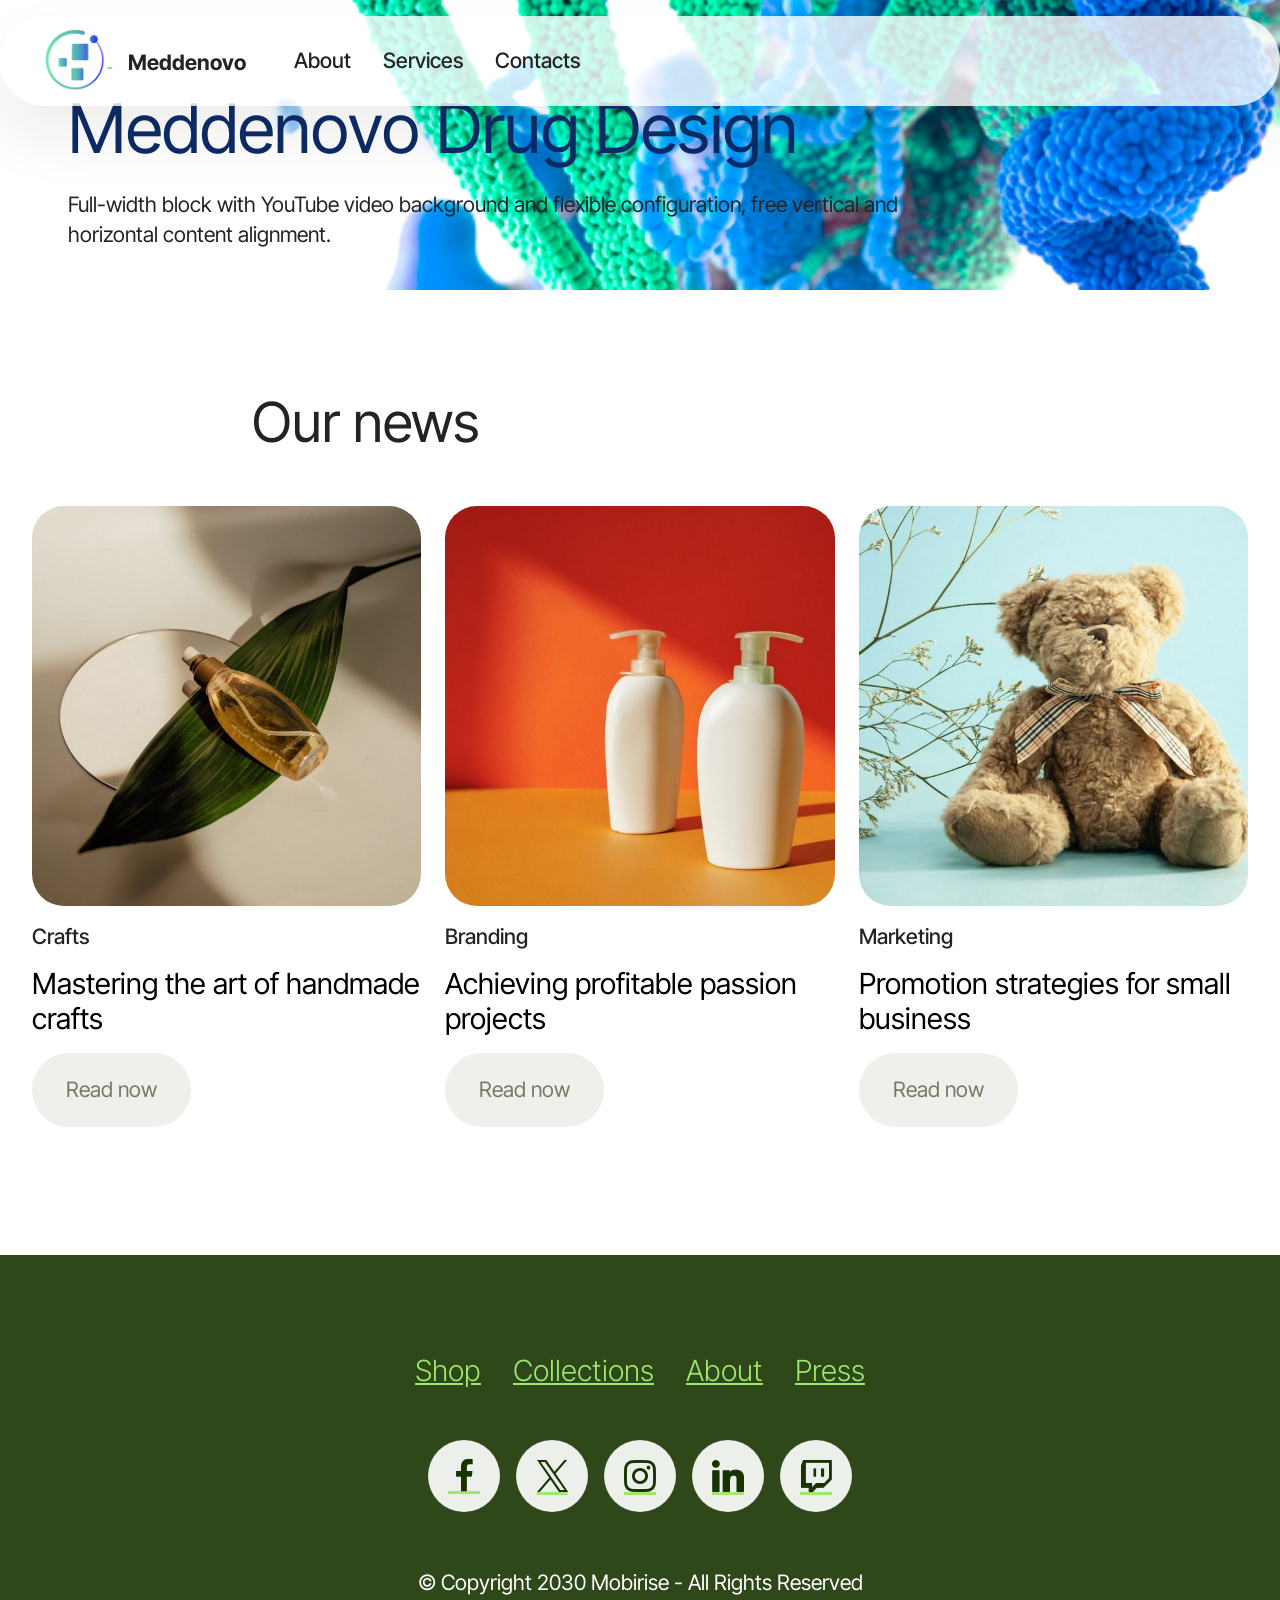
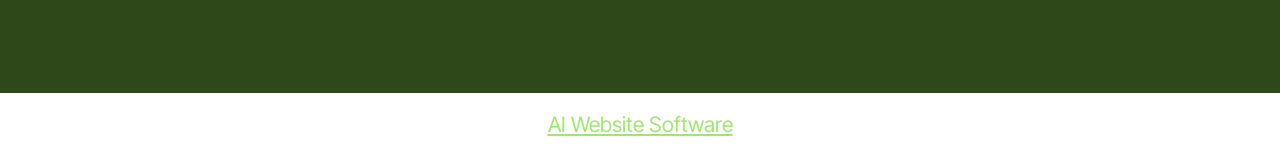
==== commit 3e8aa82c: "test" ====
--- a/index.html
+++ b/index.html
@@ -6,21 +6,20 @@
   <meta http-equiv="X-UA-Compatible" content="IE=edge">
   <meta name="generator" content="Mobirise v6.1.12, mobirise.com">
   <meta name="viewport" content="width=device-width, initial-scale=1, minimum-scale=1">
-  <link rel="shortcut icon" href="assets/images/logo.png" type="image/x-icon">
+  <link rel="shortcut icon" href="assets/images/icon-gardient-1.png" type="image/x-icon">
   <meta name="description" content="">
   
   
   <title>Home</title>
   <link rel="stylesheet" href="assets/web/assets/mobirise-icons2/mobirise2.css">
   <link rel="stylesheet" href="assets/bootstrap/css/bootstrap.min.css">
-  <link rel="stylesheet" href="assets/animatecss/animate.css">
+  <link rel="stylesheet" href="assets/parallax/jarallax.css">
   <link rel="stylesheet" href="assets/dropdown/css/style.css">
   <link rel="stylesheet" href="assets/socicon/css/styles.css">
   <link rel="stylesheet" href="assets/theme/css/style.css">
-  <link rel="stylesheet" href="assets/gallery/style.css">
-  <link rel="preload" href="https://fonts.googleapis.com/css?family=Inter+Tight:100,200,300,400,500,600,700,800,900,100i,200i,300i,400i,500i,600i,700i,800i,900i&display=swap" as="style" onload="this.onload=null;this.rel='stylesheet'">
-  <noscript><link rel="stylesheet" href="https://fonts.googleapis.com/css?family=Inter+Tight:100,200,300,400,500,600,700,800,900,100i,200i,300i,400i,500i,600i,700i,800i,900i&display=swap"></noscript>
-  <link rel="preload" as="style" href="assets/mobirise/css/mbr-additional.css?v=Xq78SS"><link rel="stylesheet" href="assets/mobirise/css/mbr-additional.css?v=Xq78SS" type="text/css">
+  <link rel="preload" href="https://fonts.googleapis.com/css2?family=Inter+Tight:wght@400;700&display=swap&display=swap" as="style" onload="this.onload=null;this.rel='stylesheet'">
+  <noscript><link rel="stylesheet" href="https://fonts.googleapis.com/css2?family=Inter+Tight:wght@400;700&display=swap&display=swap"></noscript>
+  <link rel="preload" as="style" href="assets/mobirise/css/mbr-additional.css?v=gAGPW9"><link rel="stylesheet" href="assets/mobirise/css/mbr-additional.css?v=gAGPW9" type="text/css">
 
   
   
@@ -28,18 +27,18 @@
 </head>
 <body>
   
-  <section data-bs-version="5.1" class="menu menu2 cid-tJS6tZXiPa" once="menu" id="menu02-0">
+  <section data-bs-version="5.1" class="menu menu1 cid-veJpjF91eW" once="menu" id="menu01-0">
 	
 
 	<nav class="navbar navbar-dropdown navbar-fixed-top navbar-expand-lg">
 		<div class="container">
 			<div class="navbar-brand">
 				<span class="navbar-logo">
-					<a href="https://mobirise.com">
-						<img src="assets/images/logo.png" alt="Mobirise Website Builder" style="height: 3rem;">
+					<a href="https://mobiri.se">
+						<img src="assets/images/icon-gardient-1.png" alt="Mobirise Website Builder" style="height: 4.1rem;">
 					</a>
 				</span>
-				<span class="navbar-caption-wrap"><a class="navbar-caption text-black text-primary display-4" href="index.html#header05-1">Mobirise</a></span>
+				<span class="navbar-caption-wrap"><a class="navbar-caption text-black display-4" href="https://mobiri.se">Meddenovo</a></span>
 			</div>
 			<button class="navbar-toggler" type="button" data-toggle="collapse" data-bs-toggle="collapse" data-target="#navbarSupportedContent" data-bs-target="#navbarSupportedContent" aria-controls="navbarNavAltMarkup" aria-expanded="false" aria-label="Toggle navigation">
 				<div class="hamburger">
@@ -50,447 +49,119 @@
 				</div>
 			</button>
 			<div class="collapse navbar-collapse" id="navbarSupportedContent">
-				<ul class="navbar-nav nav-dropdown" data-app-modern-menu="true"><li class="nav-item">
-						<a class="nav-link link text-black text-primary display-4" href="index.html#header01-7">About</a>
+				<ul class="navbar-nav nav-dropdown nav-right" data-app-modern-menu="true"><li class="nav-item">
+						<a class="nav-link link text-black display-4" href="https://mobiri.se">About</a>
 					</li>
 					<li class="nav-item">
-						<a class="nav-link link text-black text-primary display-4" href="index.html#features04-w" aria-expanded="false">Services</a>
+						<a class="nav-link link text-black display-4" href="https://mobiri.se" aria-expanded="false">Services</a>
 					</li>
 					<li class="nav-item">
-						<a class="nav-link link text-black text-primary display-4" href="index.html#contacts02-9">Contacts</a>
+						<a class="nav-link link text-black display-4" href="https://mobiri.se">Contacts</a>
 					</li></ul>
 				
-				<div class="navbar-buttons mbr-section-btn"><a class="btn btn-primary display-4" href="index.html#form02-6"> Start now</a></div>
+				
 			</div>
 		</div>
 	</nav>
 </section>
 
-<section data-bs-version="5.1" class="header5 cid-tJS6uM4N87" id="header05-1">
-	
-
-	
-	
-	<div class="topbg"></div>
-	<div class="align-center container">
-		<div class="row justify-content-center">
-			<div class="col-md-12 col-lg-9">
-				<h1 class="mbr-section-title mbr-fonts-style mb-4 display-1"><strong>Create amazing websites</strong></h1>
-				<p class="mbr-text mbr-fonts-style mb-4 display-7">Click any text to edit or style it. Select text to insert a link.
-<br>Click the blue icon at the top right corner (Block Parameters) of the block to hide/show buttons, text, title, and change the block background. Click the red "+" button at the bottom right corner to add a new block. Use the top left menu to create new pages, sites, and add new themes and extensions.</p>
-				<div class="mbr-section-btn mt-3"><a class="btn btn-primary display-7" href="index.html#form02-6">Start now</a> <a class="btn btn-primary-outline display-7" href="index.html#gallery02-v">Live demo</a></div>
-			</div>
-		</div>
-		<div class="row mt-5 justify-content-center">
-			<div class="col-12 col-lg-12">
-				<img src="assets/images/11.jpg" alt="Mobirise Website Builder" title="">
-			</div>
-		</div>
-	</div>
-</section>
-
-<section data-bs-version="5.1" class="features4 cid-tMlEXTHLbS" id="features04-w">
-	
-	
-	<div class="container">
-		<div class="row justify-content-center">
-			<div class="col-12 content-head">
-				<div class="mbr-section-head mb-5">
-					<h4 class="mbr-section-title mbr-fonts-style align-center mb-0 display-2"><strong>Our Services</strong></h4>
-					<h5 class="mbr-section-subtitle mbr-fonts-style align-center mb-0 mt-4 display-7">Hover over pictures to add more cards or rearrange them with the Tools panel. Add multiple cards by selecting multiple images. You can set the number of columns in Block Parameters.</h5>
-					
-				</div>
-			</div>
-		</div>
-		<div class="row">
-			<div class="item features-image col-12 col-md-6 col-lg-4">
-				<div class="item-wrapper">
-					<div class="item-img">
-						<img src="assets/images/gallery03.jpg" alt="Mobirise Website Builder">
-					</div>
-					<div class="item-content">
-						<h5 class="item-title mbr-fonts-style display-5">
-							<strong>Marketing</strong>
-						</h5>
-						
-						<p class="mbr-text mbr-fonts-style display-7">
-							Service Description. You can show/hide the title, subtitle, text, button in the Block Parameters
-						</p>
-						<div class="mbr-section-btn item-footer"><a href="" class="btn item-btn btn-primary display-7">Learn more</a></div>
-					</div>
-
-				</div>
-			</div>
-			<div class="item features-image col-12 col-md-6 col-lg-4">
-				<div class="item-wrapper">
-					<div class="item-img">
-						<img src="assets/images/gallery05.jpg" alt="Mobirise Website Builder">
-					</div>
-					<div class="item-content">
-						<h5 class="item-title mbr-fonts-style display-5">
-							<strong>Promotion</strong>
-						</h5>
-						
-						<p class="mbr-text mbr-fonts-style display-7">
-							Service Description. You can show/hide the title, subtitle, text, button in the Block Parameters
-						</p>
-						<div class="mbr-section-btn item-footer"><a href="" class="btn item-btn btn-primary display-7">Learn more</a></div>
-					</div>
-				</div>
-			</div>
-			<div class="item features-image col-12 col-md-6 col-lg-4">
-				<div class="item-wrapper">
-					<div class="item-img">
-						<img src="assets/images/gallery02.jpg" alt="Mobirise Website Builder">
-					</div>
-					<div class="item-content">
-						<h5 class="item-title mbr-fonts-style display-5">
-							<strong>Branding</strong>
-						</h5>
-						
-						<p class="mbr-text mbr-fonts-style display-7">
-							Service Description. You can show/hide the title, subtitle, text, button in the Block Parameters<br>
-						</p>
-						<div class="mbr-section-btn item-footer"><a href="" class="btn item-btn btn-primary display-7">Learn more</a></div>
-					</div>
-				</div>
-			</div>
-		</div>
-	</div>
-</section>
-
-<section data-bs-version="5.1" class="gallery1 mbr-gallery cid-tMlDYtQ5fF" id="gallery02-v">
-    
-
-    
-    
-
-    <div class="container-fluid">
-        <div class="row justify-content-center">
-            <div class="col-12 content-head">
-                <div class="mbr-section-head mb-5">
-                    <h3 class="mbr-section-title mbr-fonts-style align-center m-0 display-2"><strong>Gallery with Masonry Grid and Popup Slider</strong></h3>
-                    <h4 class="mbr-section-subtitle mbr-fonts-style align-center mb-0 mt-4 display-7">Use images of different sizes in this gallery. Click on the image to change it. Click on the + (Add Items) button to add multiple pictures at once.</h4>
-                </div>
-            </div>
-        </div>
-        <div class="row mbr-gallery mbr-masonry" data-masonry="{&quot;percentPosition&quot;: true }">
-            <div class="col-12 col-md-6 col-lg-3 item gallery-image">
-                <div class="item-wrapper" data-toggle="modal" data-bs-toggle="modal" data-target="#veJl6sgH1W-modal" data-bs-target="#veJl6sgH1W-modal">
-                    <img class="w-100" src="assets/images/gallery03.jpg" alt="Mobirise Website Builder" data-slide-to="0" data-bs-slide-to="0" data-target="#lb-veJl6sgH1W" data-bs-target="#lb-veJl6sgH1W">
-                    <div class="icon-wrapper">
-                        <span class="mobi-mbri mobi-mbri-search mbr-iconfont mbr-iconfont-btn"></span>
-                    </div>
-                </div>
-                
-            </div>
-            <div class="col-12 col-md-6 col-lg-3 item gallery-image">
-                <div class="item-wrapper" data-toggle="modal" data-bs-toggle="modal" data-target="#veJl6sgH1W-modal" data-bs-target="#veJl6sgH1W-modal">
-                    <img class="w-100" src="assets/images/gallery13.jpg" alt="Mobirise Website Builder" data-slide-to="1" data-bs-slide-to="1" data-target="#lb-veJl6sgH1W" data-bs-target="#lb-veJl6sgH1W">
-                    <div class="icon-wrapper">
-                        <span class="mobi-mbri mobi-mbri-search mbr-iconfont mbr-iconfont-btn"></span>
-                    </div>
-                </div>
-                
-            </div>
-            <div class="col-12 col-md-6 col-lg-3 item gallery-image">
-                <div class="item-wrapper" data-toggle="modal" data-bs-toggle="modal" data-target="#veJl6sgH1W-modal" data-bs-target="#veJl6sgH1W-modal">
-                    <img class="w-100" src="assets/images/gallery10.jpg" alt="Mobirise Website Builder" data-slide-to="2" data-bs-slide-to="2" data-target="#lb-veJl6sgH1W" data-bs-target="#lb-veJl6sgH1W">
-                    <div class="icon-wrapper">
-                        <span class="mobi-mbri mobi-mbri-search mbr-iconfont mbr-iconfont-btn"></span>
-                    </div>
-                </div>
-                
-            </div>
-            <div class="col-12 col-md-6 col-lg-3 item gallery-image">
-                <div class="item-wrapper" data-toggle="modal" data-bs-toggle="modal" data-target="#veJl6sgH1W-modal" data-bs-target="#veJl6sgH1W-modal">
-                    <img class="w-100" src="assets/images/gallery08.jpg" alt="Mobirise Website Builder" data-slide-to="3" data-bs-slide-to="3" data-target="#lb-veJl6sgH1W" data-bs-target="#lb-veJl6sgH1W">
-                    <div class="icon-wrapper">
-                        <span class="mobi-mbri mobi-mbri-search mbr-iconfont mbr-iconfont-btn"></span>
-                    </div>
-                </div>
-                
-            </div>
-            <div class="col-12 col-md-6 col-lg-3 item gallery-image">
-                <div class="item-wrapper" data-toggle="modal" data-bs-toggle="modal" data-target="#veJl6sgH1W-modal" data-bs-target="#veJl6sgH1W-modal">
-                    <img class="w-100" src="assets/images/gallery06.jpg" alt="Mobirise Website Builder" data-slide-to="4" data-bs-slide-to="4" data-target="#lb-veJl6sgH1W" data-bs-target="#lb-veJl6sgH1W">
-                    <div class="icon-wrapper">
-                        <span class="mobi-mbri mobi-mbri-search mbr-iconfont mbr-iconfont-btn"></span>
-                    </div>
-                </div>
-                
-            </div>
-            <div class="col-12 col-md-6 col-lg-3 item gallery-image">
-                <div class="item-wrapper" data-toggle="modal" data-bs-toggle="modal" data-target="#veJl6sgH1W-modal" data-bs-target="#veJl6sgH1W-modal">
-                    <img class="w-100" src="assets/images/gallery02.jpg" alt="Mobirise Website Builder" data-slide-to="5" data-bs-slide-to="5" data-target="#lb-veJl6sgH1W" data-bs-target="#lb-veJl6sgH1W">
-                    <div class="icon-wrapper">
-                        <span class="mobi-mbri mobi-mbri-search mbr-iconfont mbr-iconfont-btn"></span>
-                    </div>
-                </div>
-                
-            </div>
-            <div class="col-12 col-md-6 col-lg-3 item gallery-image">
-                <div class="item-wrapper" data-toggle="modal" data-bs-toggle="modal" data-target="#veJl6sgH1W-modal" data-bs-target="#veJl6sgH1W-modal">
-                    <img class="w-100" src="assets/images/gallery01.jpg" alt="Mobirise Website Builder" data-slide-to="6" data-bs-slide-to="6" data-target="#lb-veJl6sgH1W" data-bs-target="#lb-veJl6sgH1W">
-                    <div class="icon-wrapper">
-                        <span class="mobi-mbri mobi-mbri-search mbr-iconfont mbr-iconfont-btn"></span>
-                    </div>
-                </div>
-                
-            </div>
-        </div>
-
-        <div class="modal mbr-slider" tabindex="-1" role="dialog" aria-hidden="true" id="veJl6sgH1W-modal">
-            <div class="modal-dialog" role="document">
-                <div class="modal-content">
-                    <div class="modal-body">
-                        <div class="carousel slide" id="lb-veJl6sgH1W" data-interval="5000" data-bs-interval="5000">
-                            <div class="carousel-inner">
-                                <div class="carousel-item active">
-                                    <img class="d-block w-100" src="assets/images/gallery03.jpg" alt="Mobirise Website Builder">
-                                </div>
-                                <div class="carousel-item">
-                                    <img class="d-block w-100" src="assets/images/gallery13.jpg" alt="Mobirise Website Builder">
-                                </div>
-                                <div class="carousel-item">
-                                    <img class="d-block w-100" src="assets/images/gallery10.jpg" alt="Mobirise Website Builder">
-                                </div>
-                                <div class="carousel-item">
-                                    <img class="d-block w-100" src="assets/images/gallery08.jpg" alt="Mobirise Website Builder">
-                                </div>
-                                <div class="carousel-item">
-                                    <img class="d-block w-100" src="assets/images/gallery06.jpg" alt="Mobirise Website Builder">
-                                </div>
-                                <div class="carousel-item">
-                                    <img class="d-block w-100" src="assets/images/gallery02.jpg" alt="Mobirise Website Builder">
-                                </div>
-                                <div class="carousel-item">
-                                    <img class="d-block w-100" src="assets/images/gallery01.jpg" alt="Mobirise Website Builder">
-                                </div>
-                            </div>
-                            <ol class="carousel-indicators">
-                                <li data-slide-to="0" data-bs-slide-to="0" class="active" data-target="#lb-veJl6sgH1W" data-bs-target="#lb-veJl6sgH1W"></li>
-                                <li data-slide-to="1" data-bs-slide-to="1" data-target="#lb-veJl6sgH1W" data-bs-target="#lb-veJl6sgH1W"></li>
-                                <li data-slide-to="2" data-bs-slide-to="2" data-target="#lb-veJl6sgH1W" data-bs-target="#lb-veJl6sgH1W"></li>
-                                <li data-slide-to="3" data-bs-slide-to="3" data-target="#lb-veJl6sgH1W" data-bs-target="#lb-veJl6sgH1W"></li>
-                                <li data-slide-to="4" data-bs-slide-to="4" data-target="#lb-veJl6sgH1W" data-bs-target="#lb-veJl6sgH1W"></li>
-                                <li data-slide-to="5" data-bs-slide-to="5" data-target="#lb-veJl6sgH1W" data-bs-target="#lb-veJl6sgH1W"></li>
-                                <li data-slide-to="6" data-bs-slide-to="6" data-target="#lb-veJl6sgH1W" data-bs-target="#lb-veJl6sgH1W"></li>
-                            </ol>
-                            <a role="button" href="" class="close" data-dismiss="modal" data-bs-dismiss="modal" aria-label="Close">
-                            </a>
-                            <a class="carousel-control-prev carousel-control" role="button" data-slide="prev" data-bs-slide="prev" href="#lb-veJl6sgH1W">
-                                <span class="mobi-mbri mobi-mbri-arrow-prev" aria-hidden="true"></span>
-                                <span class="sr-only visually-hidden">Previous</span>
-                            </a>
-                            <a class="carousel-control-next carousel-control" role="button" data-slide="next" data-bs-slide="next" href="#lb-veJl6sgH1W">
-                                <span class="mobi-mbri mobi-mbri-arrow-next" aria-hidden="true"></span>
-                                <span class="sr-only visually-hidden">Next</span>
-                            </a>
-                        </div>
-                    </div>
-                </div>
-            </div>
-        </div>
-    </div>
-</section>
-
-<section data-bs-version="5.1" class="header09 cid-tLAX5BnXkJ" id="header09-q">
-	
-	
-	<div class="container">
-		<div class="row">
-			<div class="content-wrap col-12 col-md-8">
-				<h1 class="mbr-section-title mbr-fonts-style mbr-white mb-4 display-1"><strong>Unlock boundless possibilities</strong></h1>
-				
-				<p class="mbr-fonts-style mbr-text mbr-white mb-4 display-7">
-					Mobirise Free Website Maker is perfect for non-techies and great for pro-coders for fast prototyping and small customers' projects.
-				</p>
-				<div class="mbr-section-btn"><a class="btn btn-white-outline display-7" href="https://mobiri.se">Learn more</a></div>
-			</div>
-		</div>
-	</div>
-</section>
-
-<section data-bs-version="5.1" class="header7 cid-tLeaLmEeFr" id="header07-h">
-  
-
-  
-  
-  
-  <div class="align-center container">
-    <div class="row justify-content-center">
-      <div class="col-md-12 col-lg-9 mb-5">
-        <h1 class="mbr-section-title mbr-fonts-style display-1"><strong>Block with video</strong>
-        </h1>
-        <p class="mbr-text mbr-fonts-style mt-4 display-7">
-          Click on the media content to replace it. In some blocks, you can change media content via Block Parameters.
-        </p>
+<section data-bs-version="5.1" class="header18 cid-veJpqLCuMV mbr-fullscreen mbr-parallax-background" id="header18-1">
+  
+
+  <div class="mbr-overlay" style="opacity: 0.4; background-color: rgb(119, 135, 165);"></div>
+  <div class="container-fluid">
+    <div class="row">
+      <div class="content-wrap col-12 col-md-9">
+        <h1 class="mbr-section-title mbr-fonts-style mbr-white mb-4 display-1">
+          <strong><br>Meddenovo Drug Design</strong></h1>
         
-      </div>
-    </div>
-
-    <div class="row justify-content-center">
-      <div class="mbr-figure col-12 col-md-12"><iframe class="mbr-embedded-video" src="https://www.youtube.com/embed/sGpPgQeEyOc?rel=0&amp;amp;mute=1&amp;showinfo=0&amp;autoplay=1&amp;loop=1&amp;playlist=sGpPgQeEyOc" width="1280" height="720" frameborder="0" allowfullscreen></iframe></div>
+        <p class="mbr-fonts-style mbr-text mbr-white mb-4 display-7">Full-width block with YouTube video background and flexible
+          configuration, free vertical and horizontal
+          content alignment.&nbsp;</p>
+        
+      </div>
     </div>
   </div>
 </section>
 
-<section data-bs-version="5.1" class="header1 cid-tJS9vXDdRK" id="header01-7">
-	
-
-	
-	
-
-	<div class="container">
-		<div class="row justify-content-center">
-			<div class="col-12 col-md-12 col-lg-7 image-wrapper">
-				<img class="w-100" src="assets/images/gallery01.jpg" alt="Mobirise Website Builder">
-			</div>
-			<div class="col-12 col-lg col-md-12">
-				<div class="text-wrapper align-left">
-					<h1 class="mbr-section-title mbr-fonts-style mb-4 display-2"><strong>About us</strong></h1>
-					<p class="mbr-text mbr-fonts-style mb-4 display-7">
-						Most blocks can be used with various types of backgrounds: color, pictures, or videos. It can be set in Block Parameters.&nbsp;You can show/hide the title, subtitle, text, button in the Block Parameters (blue gear icon at the top right corner of the block).&nbsp;</p>
-					<div class="mbr-section-btn mt-3"><a class="btn btn-primary display-7" href="https://mobiri.se">Start now</a></div>
-				</div>
-			</div>
-		</div>
-	</div>
+<section data-bs-version="5.1" class="news08 cid-veJpRH4d4O" id="news08-4">
+  
+  
+  <div class="container">
+    <div class="row justify-content-center mb-5">
+      <div class="col-12 content-head">
+        <div class="mbr-section-head">
+          <h4 class="mbr-section-title mbr-fonts-style align-center mb-0 display-2">
+            <strong>Our news</strong>
+          </h4>
+          
+        </div>
+      </div>
+    </div>
+    <div class="row">
+      <div class="item features-image col-12 col-md-6 col-lg-4 active">
+        <div class="item-wrapper">
+          <div class="item-img mb-3">
+            <img src="assets/images/shop1.jpg" alt="Mobirise Website Builder" title="">
+          </div>
+          <div class="item-content align-left">
+            <h5 class="item-title mbr-fonts-style mt-0 mb-3 display-7">
+              Crafts
+            </h5>
+            <h6 class="item-subtitle mbr-fonts-style mb-3 display-5">
+              <strong>Mastering the art of handmade crafts</strong>
+            </h6>
+            
+            <div class="mbr-section-btn item-footer">
+              <a href="" class="btn item-btn btn-white display-7">Read now</a>
+            </div>
+          </div>
+        </div>
+      </div>
+      <div class="item features-image col-12 col-md-6 col-lg-4">
+        <div class="item-wrapper">
+          <div class="item-img mb-3">
+            <img src="assets/images/shop2.jpg" alt="Mobirise Website Builder" title="" data-slide-to="1" data-bs-slide-to="1">
+          </div>
+          <div class="item-content align-left">
+            <h5 class="item-title mbr-fonts-style mb-3 mt-0 display-7">
+              Branding
+            </h5>
+            <h6 class="item-subtitle mbr-fonts-style mb-3 display-5">
+              <strong>Achieving profitable passion projects</strong>
+            </h6>
+            
+            <div class="mbr-section-btn item-footer">
+              <a href="" class="btn item-btn btn-white display-7">Read now</a>
+            </div>
+          </div>
+        </div>
+      </div>
+      <div class="item features-image col-12 col-md-6 col-lg-4">
+        <div class="item-wrapper">
+          <div class="item-img mb-3">
+            <img src="assets/images/shop3.jpg" alt="Mobirise Website Builder" title="" data-slide-to="2" data-bs-slide-to="2">
+          </div>
+          <div class="item-content align-left">
+            <h5 class="item-title mbr-fonts-style mb-3 mt-0 display-7">
+              Marketing
+            </h5>
+            <h6 class="item-subtitle mbr-fonts-style mt-0 mb-3 display-5">
+              <strong>Promotion strategies for small business</strong>
+            </h6>
+            
+            <div class="mbr-section-btn item-footer">
+              <a href="" class="btn item-btn btn-white display-7">Read now</a>
+            </div>
+          </div>
+        </div>
+      </div>
+
+    </div>
+  </div>
 </section>
 
-<section data-bs-version="5.1" class="features15 cid-tLek7gQhG7" id="features015-m">
-	
-
-	
-	
-	<div class="container">
-		<div class="mbr-section-head mb-5">
-			<h4 class="mbr-section-title mbr-fonts-style align-center mb-0 display-2">
-			  <strong>Why us?</strong></h4>
-			
-		  </div>
-		<div class="row justify-content-center">
-			<div class="item features-without-image col-12 col-lg-4">
-				<div class="item-wrapper">
-					<div class="img-wrapper">
-						<img src="assets/images/shop1.jpg" alt="Mobirise Website Builder">
-					</div>
-					<div class="card-box">
-						<h4 class="card-title mbr-fonts-style mb-3 display-5">
-							<strong>Free</strong></h4>
-						<h5 class="card-text mbr-fonts-style display-7">
-							Mobirise is a free website builder. Mobirise is a free website builder. Mobirise is a free website builder.</h5>
-					</div>
-				</div>
-			</div>
-			<div class="item features-without-image col-12 col-lg-4">
-				<div class="item-wrapper">
-					<div class="img-wrapper">
-						<img src="assets/images/shop2.jpg" alt="Mobirise Website Builder">
-					</div>
-					<div class="card-box">
-						<h4 class="card-title mbr-fonts-style mb-3 display-5">
-							<strong>Easy</strong></h4>
-						<h5 class="card-text mbr-fonts-style display-7">
-							Create landing pages with ease. Create landing pages with ease. Create landing pages with ease.<br><br></h5>
-					</div>
-				</div>
-			</div>
-			<div class="item features-without-image col-12 col-lg-4">
-				<div class="item-wrapper">
-					<div class="img-wrapper">
-						<img src="assets/images/shop3.jpg" alt="Mobirise Website Builder">
-					</div>
-					<div class="card-box">
-						<h4 class="card-title mbr-fonts-style mb-3 display-5">
-							<strong>Beautiful</strong></h4>
-						<h5 class="card-text mbr-fonts-style display-7">
-							Build a website with Mobirise. Build a web page with Mobirise. Create a website with Mobirise.</h5>
-					</div>
-				</div>
-			</div>
-		</div>
-	</div>
-</section>
-
-<section data-bs-version="5.1" class="form5 cid-tJS9pBcTSa" id="form02-6">
-    
-    
-    <div class="container">
-        <div class="mbr-section-head mb-5">
-            <h3 class="mbr-section-title mbr-fonts-style align-center mb-0 display-2">
-                <strong>Contact Form</strong></h3>
-            <h4 class="mbr-section-subtitle mbr-fonts-style align-center mb-0 mt-4 display-7">To change your notification email, click on any form field below.
-<div>The number of submissions is limited to 10 per day without the Form Builder.</div></h4>
-        </div>
-        <div class="row justify-content-center mt-4">
-            <div class="col-lg-8 mx-auto mbr-form" data-form-type="formoid">
-                <form action="https://mobirise.eu/" method="POST" class="mbr-form form-with-styler" data-form-title="Form Name"><input type="hidden" name="email" data-form-email="true" value="BgZhxSEmmMYked2v6DO11A//2Cc/raKRPYZ5gFe0jo+6vO3dX06sJLijvELtnEkJGJe7vxwM3hx+bAWVkoMuOE0uIr0Zj9BfxChh2DObfeTLGcuqMDu/MZJaWa4jG3J5">
-                    <div class="row">
-                        <div hidden="hidden" data-form-alert="" class="alert alert-success col-12">Thanks for filling out the form!</div>
-                        <div hidden="hidden" data-form-alert-danger="" class="alert alert-danger col-12">
-                            Oops...! some problem!
-                        </div>
-                    </div>
-                    <div class="dragArea row">
-                        <div class="col-md col-sm-12 form-group mb-3" data-for="name">
-                            <input type="text" name="name" placeholder="Name" data-form-field="name" class="form-control" value="" id="name-form02-6">
-                        </div>
-                        <div class="col-md col-sm-12 form-group mb-3" data-for="email">
-                            <input type="email" name="email" placeholder="Email" data-form-field="email" class="form-control" value="" id="email-form02-6">
-                        </div>
-                        <div class="col-12 form-group mb-3" data-for="phone">
-                            <input type="tel" name="phone" placeholder="Phone" data-form-field="phone" class="form-control" value="" id="phone-form02-6">
-                        </div>
-                        <div class="col-12 form-group mb-3" data-for="textarea">
-                            <textarea name="textarea" placeholder="Message" data-form-field="textarea" class="form-control" id="textarea-form02-6"></textarea>
-                        </div>
-                        <div class="col-lg-12 col-md-12 col-sm-12 align-center mbr-section-btn">
-                            <button type="submit" class="btn btn-primary display-7">Send message</button>
-                        </div>
-                    </div>
-                </form>
-            </div>
-        </div>
-    </div>
-</section>
-
-<section data-bs-version="5.1" class="contacts2 map1 cid-tLdYHD757A" id="contacts02-9">
-
-    
-
-    
-    <div class="container">
-        <div class="mbr-section-head mb-5">
-            <h3 class="mbr-section-title mbr-fonts-style align-center mb-0 display-2">
-                <strong>Contacts</strong>
-            </h3>
-            
-        </div>
-        <div class="row justify-content-center mt-4">
-            <div class="card col-12 col-md-5">
-                <div class="card-wrapper">
-                    <div class="text-wrapper">
-                        <h5 class="cardTitle mbr-fonts-style mb-2 display-5">
-                        <strong>Get in touch</strong></h5>
-                    <ul class="list mbr-fonts-style display-7">
-                        <li class="mbr-text item-wrap"><span style="font-size: 1.4rem;">Phone: </span><a href="tel:+12345678910" class="text-primary" style="font-size: 1.4rem;">0 (800) 123 45 67</a><br></li>
-                        <li class="mbr-text item-wrap">WhatsApp: <a href="https://wa.me/12345678910" class="text-primary">0 (800) 123 45 67</a></li>
-                        <li class="mbr-text item-wrap">Email: <a href="mailto:info@site.com" class="text-primary">info@site.com</a></li><li class="mbr-text item-wrap"><br></li>
-                        <li class="mbr-text item-wrap">Address: </li><li class="mbr-text item-wrap">350 5th Ave, New York, NY 10118</li><li class="mbr-text item-wrap"><span style="font-size: 1.4rem;">Working hours:</span><br></li><li class="mbr-text item-wrap">9:00AM - 6:00PM</li>
-                    </ul>
-                    </div>
-                </div>
-            </div>
-            <div class="map-wrapper col-12 col-md-7">
-                <div class="google-map"><iframe frameborder="0" style="border:0" src="https://www.google.com/maps/embed?pb=!1m14!1m8!1m3!1d6045.3003145248895!2d-73.9884657!3d40.7477229!3m2!1i1024!2i768!4f13.1!3m3!1m2!1s0x89c259a9ac1f1b85%3A0x7e33d1c0e7af3be4!2zMzUwIDV0aCBBdmUsIE5ldyBZb3JrLCBOWSAxMDExOCwg0KHQqNCQ!5e0!3m2!1sru!2sru!4v1689597362021!5m2!1sen!2sen" allowfullscreen=""></iframe></div>
-            </div>
-        </div>
-    </div>
-</section>
-
-<section data-bs-version="5.1" class="footer1 programm5 cid-tJS9NNcTLZ" once="footers" id="footer03-8">
+<section data-bs-version="5.1" class="footer3 cid-veJpNJQG3E" once="footers" id="footer03-3">
 
         
 
@@ -498,17 +169,24 @@
 
     <div class="container">
         <div class="row">
-
-            <div class="row-links mb-4">
+            <div class="row-links">
                 <ul class="header-menu">
                   
                   
                   
                   
-                <li class="header-menu-item mbr-fonts-style display-5"><a href="index.html#header01-7" class="text-danger">About</a></li><li class="header-menu-item mbr-fonts-style display-5"><a href="index.html#features04-w" class="text-danger text-primary">Services</a></li><li class="header-menu-item mbr-fonts-style display-5"><a href="index.html#contacts02-9" class="text-danger">Contacts</a></li><li class="header-menu-item mbr-fonts-style display-5"><a href="index.html#gallery02-v" class="text-danger text-primary">Works</a></li></ul>
+                <li class="header-menu-item mbr-fonts-style display-5">
+                    <a href="#" class="text-primary">Shop</a>
+                  </li><li class="header-menu-item mbr-fonts-style display-5">
+                    <a href="#" class="text-primary">Collections</a>
+                  </li><li class="header-menu-item mbr-fonts-style display-5">
+                    <a href="#" class="text-primary">About</a>
+                  </li><li class="header-menu-item mbr-fonts-style display-5">
+                    <a href="#" class="text-primary">Press</a>
+                  </li></ul>
               </div>
 
-            <div class="col-12">
+            <div class="col-12 mt-4">
                 <div class="social-row">
                     <div class="soc-item">
                         <a href="https://mobiri.se/" target="_blank">
@@ -527,12 +205,12 @@
                     </div>
                     <div class="soc-item">
                         <a href="https://mobiri.se/" target="_blank">
-                            <span class="mbr-iconfont socicon-tiktok socicon"></span>
-                        </a>
-                    </div>
-                    <div class="soc-item">
-                        <a href="https://mobiri.se/" target="_blank">
-                            <span class="mbr-iconfont socicon-youtube socicon"></span>
+                            <span class="mbr-iconfont socicon socicon-linkedin"></span>
+                        </a>
+                    </div>
+                    <div class="soc-item">
+                        <a href="https://mobiri.se/" target="_blank">
+                            <span class="mbr-iconfont socicon socicon-twitch"></span>
                         </a>
                     </div>
                 </div>
@@ -544,9 +222,8 @@
             </div>
         </div>
     </div>
-</section><section class="display-7" style="padding: 0;align-items: center;justify-content: center;flex-wrap: wrap;    align-content: center;display: flex;position: relative;height: 4rem;"><a href="https://mobiri.se/" style="flex: 1 1;height: 4rem;position: absolute;width: 100%;z-index: 1;"><img alt="" style="height: 4rem;" src="[data-uri]"></a><p style="margin: 0;text-align: center;" class="display-7">&#8204;</p><a style="z-index:1" href="https://mobirise.com/builder/no-code-website-builder.html">No Code Website Builder</a></section><script src="assets/bootstrap/js/bootstrap.bundle.min.js"></script>  <script src="assets/smoothscroll/smooth-scroll.js"></script>  <script src="assets/ytplayer/index.js"></script>  <script src="assets/dropdown/js/navbar-dropdown.js"></script>  <script src="assets/masonry/masonry.pkgd.min.js"></script>  <script src="assets/imagesloaded/imagesloaded.pkgd.min.js"></script>  <script src="assets/theme/js/script.js"></script>  <script src="assets/gallery/player.min.js"></script>  <script src="assets/gallery/script.js"></script>  <script src="assets/formoid/formoid.min.js"></script>  
-  
-  
-  <input name="animation" type="hidden">
-  </body>
+</section><section class="display-7" style="padding: 0;align-items: center;justify-content: center;flex-wrap: wrap;    align-content: center;display: flex;position: relative;height: 4rem;"><a href="https://mobiri.se/" style="flex: 1 1;height: 4rem;position: absolute;width: 100%;z-index: 1;"><img alt="" style="height: 4rem;" src="[data-uri]"></a><p style="margin: 0;text-align: center;" class="display-7">&#8204;</p><a style="z-index:1" href="https://mobirise.com/builder/ai-website-builder.html">AI Website Software</a></section><script src="assets/bootstrap/js/bootstrap.bundle.min.js"></script>  <script src="assets/parallax/jarallax.js"></script>  <script src="assets/smoothscroll/smooth-scroll.js"></script>  <script src="assets/ytplayer/index.js"></script>  <script src="assets/dropdown/js/navbar-dropdown.js"></script>  <script src="assets/theme/js/script.js"></script>  
+  
+  
+</body>
 </html>
--- a/assets/parallax/jarallax.css
+++ b/assets/parallax/jarallax.css
@@ -0,0 +1,15 @@
+.jarallax {
+    position: relative;
+    z-index: 0;
+}
+.jarallax > .jarallax-img {
+    position: absolute;
+    object-fit: cover;
+    /* support for plugin https://github.com/bfred-it/object-fit-images */
+    font-family: 'object-fit: cover;';
+    top: 0;
+    left: 0;
+    width: 100%;
+    height: 100%;
+    z-index: -1;
+}
--- a/assets/mobirise/css/mbr-additional.css
+++ b/assets/mobirise/css/mbr-additional.css
@@ -147,7 +147,7 @@
   border-radius: 4px;
 }
 .bg-primary {
-  background-color: #2b7a69 !important;
+  background-color: #9fe870 !important;
 }
 .bg-success {
   background-color: #3a341c !important;
@@ -159,13 +159,13 @@
   background-color: #a0e2e1 !important;
 }
 .bg-danger {
-  background-color: #ffffff !important;
+  background-color: #ffea64 !important;
 }
 .btn-primary,
 .btn-primary:active {
-  background-color: #2b7a69 !important;
-  border-color: #2b7a69 !important;
-  color: #ffffff !important;
+  background-color: #9fe870 !important;
+  border-color: #9fe870 !important;
+  color: #264d0c !important;
   box-shadow: none;
 }
 .btn-primary:hover,
@@ -173,15 +173,15 @@
 .btn-primary.focus,
 .btn-primary.active {
   color: inherit;
-  background-color: #38a089 !important;
-  border-color: #38a089 !important;
+  background-color: #bcef9c !important;
+  border-color: #bcef9c !important;
   box-shadow: none;
 }
 .btn-primary.disabled,
 .btn-primary:disabled {
-  color: #ffffff !important;
-  background-color: #38a089 !important;
-  border-color: #38a089 !important;
+  color: #264d0c !important;
+  background-color: #bcef9c !important;
+  border-color: #bcef9c !important;
 }
 .btn-secondary,
 .btn-secondary:active {
@@ -273,9 +273,9 @@
 }
 .btn-danger,
 .btn-danger:active {
-  background-color: #ffffff !important;
-  border-color: #ffffff !important;
-  color: #808080 !important;
+  background-color: #ffea64 !important;
+  border-color: #ffea64 !important;
+  color: #645600 !important;
   box-shadow: none;
 }
 .btn-danger:hover,
@@ -283,15 +283,15 @@
 .btn-danger.focus,
 .btn-danger.active {
   color: inherit;
-  background-color: #ffffff !important;
-  border-color: #ffffff !important;
+  background-color: #fff197 !important;
+  border-color: #fff197 !important;
   box-shadow: none;
 }
 .btn-danger.disabled,
 .btn-danger:disabled {
-  color: #808080 !important;
-  background-color: #ffffff !important;
-  border-color: #ffffff !important;
+  color: #645600 !important;
+  background-color: #fff197 !important;
+  border-color: #fff197 !important;
 }
 .btn-white,
 .btn-white:active {
@@ -340,23 +340,23 @@
 .btn-primary-outline,
 .btn-primary-outline:active {
   background-color: transparent !important;
-  border-color: #2b7a69;
-  color: #2b7a69;
+  border-color: #9fe870;
+  color: #9fe870;
 }
 .btn-primary-outline:hover,
 .btn-primary-outline:focus,
 .btn-primary-outline.focus,
 .btn-primary-outline.active {
-  color: #143a32 !important;
+  color: #6ddc25 !important;
   background-color: transparent !important;
-  border-color: #143a32 !important;
+  border-color: #6ddc25 !important;
   box-shadow: none !important;
 }
 .btn-primary-outline.disabled,
 .btn-primary-outline:disabled {
-  color: #ffffff !important;
-  background-color: #2b7a69 !important;
-  border-color: #2b7a69 !important;
+  color: #264d0c !important;
+  background-color: #9fe870 !important;
+  border-color: #9fe870 !important;
 }
 .btn-secondary-outline,
 .btn-secondary-outline:active {
@@ -445,23 +445,23 @@
 .btn-danger-outline,
 .btn-danger-outline:active {
   background-color: transparent !important;
-  border-color: #ffffff;
-  color: #ffffff;
+  border-color: #ffea64;
+  color: #ffea64;
 }
 .btn-danger-outline:hover,
 .btn-danger-outline:focus,
 .btn-danger-outline.focus,
 .btn-danger-outline.active {
-  color: #d4d4d4 !important;
+  color: #ffde0d !important;
   background-color: transparent !important;
-  border-color: #d4d4d4 !important;
+  border-color: #ffde0d !important;
   box-shadow: none !important;
 }
 .btn-danger-outline.disabled,
 .btn-danger-outline:disabled {
-  color: #808080 !important;
-  background-color: #ffffff !important;
-  border-color: #ffffff !important;
+  color: #645600 !important;
+  background-color: #ffea64 !important;
+  border-color: #ffea64 !important;
 }
 .btn-black-outline,
 .btn-black-outline:active {
@@ -506,7 +506,7 @@
   border-color: #fafafa !important;
 }
 .text-primary {
-  color: #2b7a69 !important;
+  color: #9fe870 !important;
 }
 .text-secondary {
   color: #ffd7ef !important;
@@ -521,7 +521,7 @@
   color: #a0e2e1 !important;
 }
 .text-danger {
-  color: #ffffff !important;
+  color: #ffea64 !important;
 }
 .text-white {
   color: #fafafa !important;
@@ -532,7 +532,7 @@
 a.text-primary:hover,
 a.text-primary:focus,
 a.text-primary.active {
-  color: #102f28 !important;
+  color: #66d022 !important;
 }
 a.text-secondary:hover,
 a.text-secondary:focus,
@@ -557,7 +557,7 @@
 a.text-danger:hover,
 a.text-danger:focus,
 a.text-danger.active {
-  color: #cccccc !important;
+  color: #fddb00 !important;
 }
 a.text-white:hover,
 a.text-white:focus,
@@ -570,15 +570,20 @@
   color: #000000 !important;
 }
 a[class*="text-"]:not(.nav-link):not(.dropdown-item):not([role]):not(.navbar-caption) {
-  transition: 0.2s;
   position: relative;
-  background-image: linear-gradient(currentColor 50%, currentColor 50%);
+  background-image: transparent;
   background-size: 10000px 2px;
   background-repeat: no-repeat;
-  background-position: 0 1.2em;
+  background-position: 0px 1.2em;
+  background-position: -10000px 1.2em;
+}
+a[class*="text-"]:not(.nav-link):not(.dropdown-item):not([role]):not(.navbar-caption):hover {
+  transition: background-position 2s ease-in-out;
+  background-image: linear-gradient(currentColor 50%, currentColor 50%);
+  background-position: 0px 1.2em;
 }
 .nav-tabs .nav-link.active {
-  color: #2b7a69;
+  color: #9fe870;
 }
 .nav-tabs .nav-link:not(.active) {
   color: #232323;
@@ -593,7 +598,7 @@
   background-color: #a0e2e1;
 }
 .alert-danger {
-  background-color: #ffffff;
+  background-color: #ffea64;
 }
 .mbr-section-btn .btn:not(.btn-form) {
   border-radius: 100px;
@@ -602,9 +607,9 @@
   border-radius: 100px !important;
 }
 .mbr-gallery-filter li.active .btn {
-  background-color: #2b7a69;
-  border-color: #2b7a69;
-  color: #ffffff;
+  background-color: #9fe870;
+  border-color: #9fe870;
+  color: #306310;
 }
 .mbr-gallery-filter li.active .btn:focus {
   box-shadow: none;
@@ -614,11 +619,11 @@
 }
 a,
 a:hover {
-  color: #2b7a69;
+  color: #9fe870;
 }
 .mbr-plan-header.bg-primary .mbr-plan-subtitle,
 .mbr-plan-header.bg-primary .mbr-plan-price-desc {
-  color: #5ec6b0;
+  color: #ffffff;
 }
 .mbr-plan-header.bg-success .mbr-plan-subtitle,
 .mbr-plan-header.bg-success .mbr-plan-price-desc {
@@ -653,7 +658,7 @@
 .form-control:hover,
 .form-control:focus {
   box-shadow: rgba(0, 0, 0, 0.07) 0px 1px 1px 0px, rgba(0, 0, 0, 0.07) 0px 1px 3px 0px, rgba(0, 0, 0, 0.03) 0px 0px 0px 1px;
-  border-color: #2b7a69 !important;
+  border-color: #9fe870 !important;
 }
 .form-control:-webkit-input-placeholder {
   font-family: 'Inter Tight', sans-serif;
@@ -665,7 +670,7 @@
   font-size: 1.75rem;
 }
 blockquote {
-  border-color: #2b7a69;
+  border-color: #9fe870;
 }
 /* Forms */
 .mbr-form .input-group-btn .btn {
@@ -683,14 +688,14 @@
 }
 .jq-selectbox li:hover,
 .jq-selectbox li.selected {
-  background-color: #2b7a69;
-  color: #ffffff;
+  background-color: #9fe870;
+  color: #000000;
 }
 .jq-number__spin {
   transition: 0.25s ease;
 }
 .jq-number__spin:hover {
-  border-color: #2b7a69;
+  border-color: #9fe870;
 }
 .jq-selectbox .jq-selectbox__trigger-arrow,
 .jq-number__spin.minus:after,
@@ -702,14 +707,14 @@
 .jq-selectbox:hover .jq-selectbox__trigger-arrow,
 .jq-number__spin.minus:hover:after,
 .jq-number__spin.plus:hover:after {
-  border-top-color: #2b7a69;
-  border-bottom-color: #2b7a69;
+  border-top-color: #9fe870;
+  border-bottom-color: #9fe870;
 }
 .xdsoft_datetimepicker .xdsoft_calendar td.xdsoft_default,
 .xdsoft_datetimepicker .xdsoft_calendar td.xdsoft_current,
 .xdsoft_datetimepicker .xdsoft_timepicker .xdsoft_time_box > div > div.xdsoft_current {
-  color: #ffffff !important;
-  background-color: #2b7a69 !important;
+  color: #000000 !important;
+  background-color: #9fe870 !important;
   box-shadow: none !important;
 }
 .xdsoft_datetimepicker .xdsoft_calendar td:hover,
@@ -740,7 +745,7 @@
   top: 50%;
   left: 50%;
   transform: translateX(-50%) translateY(-50%);
-  background-image: url("data:image/svg+xml;charset=UTF-8,%3csvg width='32' height='32' viewBox='0 0 64 64' xmlns='http://www.w3.org/2000/svg' stroke='%232b7a69' %3e%3cg fill='none' fill-rule='evenodd'%3e%3cg transform='translate(16 16)' stroke-width='2'%3e%3ccircle stroke-opacity='.5' cx='16' cy='16' r='16'/%3e%3cpath d='M32 16c0-9.94-8.06-16-16-16'%3e%3canimateTransform attributeName='transform' type='rotate' from='0 16 16' to='360 16 16' dur='1s' repeatCount='indefinite'/%3e%3c/path%3e%3c/g%3e%3c/g%3e%3c/svg%3e");
+  background-image: url("data:image/svg+xml;charset=UTF-8,%3csvg width='32' height='32' viewBox='0 0 64 64' xmlns='http://www.w3.org/2000/svg' stroke='%239fe870' %3e%3cg fill='none' fill-rule='evenodd'%3e%3cg transform='translate(16 16)' stroke-width='2'%3e%3ccircle stroke-opacity='.5' cx='16' cy='16' r='16'/%3e%3cpath d='M32 16c0-9.94-8.06-16-16-16'%3e%3canimateTransform attributeName='transform' type='rotate' from='0 16 16' to='360 16 16' dur='1s' repeatCount='indefinite'/%3e%3c/path%3e%3c/g%3e%3c/g%3e%3c/svg%3e");
 }
 section.lazy-placeholder:after {
   opacity: 0.5;
@@ -779,12 +784,12 @@
   outline-offset: 2px !important;
   transition: outline 0.2s ease-in-out;
 }
-.cid-tJS6tZXiPa {
+.cid-veJpjF91eW {
   z-index: 1000;
   width: 100%;
   position: relative;
 }
-.cid-tJS6tZXiPa .dropdown-item:before {
+.cid-veJpjF91eW .dropdown-item:before {
   font-family: Moririse2 !important;
   content: "\e966";
   display: inline-block;
@@ -802,11 +807,11 @@
   transition: all 0.25s ease-in-out;
 }
 @media (max-width: 767px) {
-  .cid-tJS6tZXiPa .navbar-toggler {
+  .cid-veJpjF91eW .navbar-toggler {
     transform: scale(0.8);
   }
 }
-.cid-tJS6tZXiPa .navbar-brand {
+.cid-veJpjF91eW .navbar-brand {
   flex-shrink: 0;
   align-items: center;
   margin-right: 0;
@@ -815,40 +820,39 @@
   word-break: break-word;
   z-index: 1;
 }
-.cid-tJS6tZXiPa .navbar-brand img {
+.cid-veJpjF91eW .navbar-brand img {
   max-width: 100%;
   max-height: 100%;
   border-radius: 0px !important;
 }
-.cid-tJS6tZXiPa .navbar-brand .navbar-caption {
+.cid-veJpjF91eW .navbar-brand .navbar-caption {
   line-height: inherit !important;
 }
-.cid-tJS6tZXiPa .navbar-brand .navbar-logo a {
+.cid-veJpjF91eW .navbar-brand .navbar-logo a {
   outline: none;
 }
-.cid-tJS6tZXiPa .navbar-nav {
+.cid-veJpjF91eW .navbar-nav {
   margin: auto;
   margin-left: 0;
-  margin-left: auto;
-}
-.cid-tJS6tZXiPa .navbar-nav .nav-item {
+}
+.cid-veJpjF91eW .navbar-nav .nav-item {
   padding: 0 !important;
   transition: .3s all !important;
 }
-.cid-tJS6tZXiPa .navbar-nav .nav-item .nav-link {
+.cid-veJpjF91eW .navbar-nav .nav-item .nav-link {
   padding: 16px !important;
   margin: 0 !important;
   border-radius: 1rem !important;
   transition: .3s all !important;
 }
-.cid-tJS6tZXiPa .navbar-nav .nav-item .nav-link:hover {
+.cid-veJpjF91eW .navbar-nav .nav-item .nav-link:hover {
   background-color: rgba(27, 31, 10, 0.06);
 }
-.cid-tJS6tZXiPa .navbar-nav .open .nav-link::after {
+.cid-veJpjF91eW .navbar-nav .open .nav-link::after {
   transform: rotate(180deg);
 }
 @media (min-width: 992px) {
-  .cid-tJS6tZXiPa .navbar-nav .open .nav-link::before {
+  .cid-veJpjF91eW .navbar-nav .open .nav-link::before {
     content: "";
     width: 100%;
     height: 20px;
@@ -857,53 +861,53 @@
     position: absolute;
   }
 }
-.cid-tJS6tZXiPa .navbar-nav .dropdown-item {
+.cid-veJpjF91eW .navbar-nav .dropdown-item {
   padding: 12px !important;
   border-radius: 0.5rem !important;
   margin: 0 8px !important;
   transition: .3s all !important;
 }
-.cid-tJS6tZXiPa .navbar-nav .dropdown-item:hover {
+.cid-veJpjF91eW .navbar-nav .dropdown-item:hover {
   background-color: rgba(27, 31, 10, 0.06);
 }
 @media (min-width: 992px) {
-  .cid-tJS6tZXiPa .navbar-nav {
+  .cid-veJpjF91eW .navbar-nav {
     padding-left: 1.5rem;
   }
 }
-.cid-tJS6tZXiPa .nav-link {
+.cid-veJpjF91eW .nav-link {
   width: fit-content;
   position: relative;
 }
-.cid-tJS6tZXiPa .navbar-logo {
+.cid-veJpjF91eW .navbar-logo {
   padding-left: 2rem;
   margin: 0 !important;
 }
 @media (max-width: 767px) {
-  .cid-tJS6tZXiPa .navbar-logo {
+  .cid-veJpjF91eW .navbar-logo {
     padding-left: 1rem;
   }
 }
-.cid-tJS6tZXiPa .navbar-caption {
+.cid-veJpjF91eW .navbar-caption {
   padding-left: 1rem;
   padding-right: .5rem;
 }
 @media (max-width: 767px) {
-  .cid-tJS6tZXiPa .nav-dropdown {
+  .cid-veJpjF91eW .nav-dropdown {
     padding-bottom: 0.5rem;
   }
 }
-.cid-tJS6tZXiPa .nav-dropdown .link.dropdown-toggle::after {
+.cid-veJpjF91eW .nav-dropdown .link.dropdown-toggle::after {
   margin-left: 0.5rem;
   margin-top: 0.2rem;
   transition: .3s all;
 }
-.cid-tJS6tZXiPa .container {
+.cid-veJpjF91eW .container {
   display: flex;
   height: 90px;
   padding: 0.5rem 0.6rem;
   flex-wrap: nowrap;
-  background: rgba(255, 255, 255, 0.9) !important;
+  background: rgba(255, 255, 255, 0.8) !important;
   left: 0;
   right: 0;
   -webkit-box-pack: justify;
@@ -919,24 +923,24 @@
   box-shadow: 0 30px 60px 0 rgba(27, 31, 10, 0.08);
 }
 @media (max-width: 992px) {
-  .cid-tJS6tZXiPa .container {
+  .cid-veJpjF91eW .container {
     padding-right: 2rem;
   }
 }
 @media (max-width: 767px) {
-  .cid-tJS6tZXiPa .container {
+  .cid-veJpjF91eW .container {
     width: 95%;
     height: 56px !important;
     padding-right: 1rem;
     margin-top: 0rem;
   }
 }
-.cid-tJS6tZXiPa .iconfont-wrapper {
+.cid-veJpjF91eW .iconfont-wrapper {
   color: #000000 !important;
   font-size: 1.5rem;
   padding-right: 0.5rem;
 }
-.cid-tJS6tZXiPa .dropdown-menu {
+.cid-veJpjF91eW .dropdown-menu {
   flex-wrap: wrap;
   flex-direction: column;
   max-width: 100%;
@@ -945,37 +949,37 @@
   transition: .3s all !important;
   min-width: auto;
   background: #ffffff;
-  background: rgba(255, 255, 255, 0.9) !important;
-}
-.cid-tJS6tZXiPa .nav-item:focus,
-.cid-tJS6tZXiPa .nav-link:focus {
+  background: rgba(255, 255, 255, 0.8) !important;
+}
+.cid-veJpjF91eW .nav-item:focus,
+.cid-veJpjF91eW .nav-link:focus {
   outline: none;
 }
-.cid-tJS6tZXiPa .dropdown .dropdown-menu .dropdown-item {
+.cid-veJpjF91eW .dropdown .dropdown-menu .dropdown-item {
   width: auto;
   transition: all 0.25s ease-in-out;
 }
-.cid-tJS6tZXiPa .dropdown .dropdown-menu .dropdown-item::after {
+.cid-veJpjF91eW .dropdown .dropdown-menu .dropdown-item::after {
   right: 0.5rem;
 }
-.cid-tJS6tZXiPa .dropdown .dropdown-menu .dropdown-item .mbr-iconfont {
+.cid-veJpjF91eW .dropdown .dropdown-menu .dropdown-item .mbr-iconfont {
   margin-right: 0.5rem;
   vertical-align: sub;
 }
-.cid-tJS6tZXiPa .dropdown .dropdown-menu .dropdown-item .mbr-iconfont:before {
+.cid-veJpjF91eW .dropdown .dropdown-menu .dropdown-item .mbr-iconfont:before {
   display: inline-block;
   transform: scale(1, 1);
   transition: all 0.25s ease-in-out;
 }
-.cid-tJS6tZXiPa .collapsed .dropdown-menu .dropdown-item:before {
+.cid-veJpjF91eW .collapsed .dropdown-menu .dropdown-item:before {
   display: none;
 }
-.cid-tJS6tZXiPa .collapsed .dropdown .dropdown-menu .dropdown-item {
+.cid-veJpjF91eW .collapsed .dropdown .dropdown-menu .dropdown-item {
   padding: 0.235em 1.5em 0.235em 1.5em !important;
   transition: none;
   margin: 0 !important;
 }
-.cid-tJS6tZXiPa .navbar {
+.cid-veJpjF91eW .navbar {
   min-height: 90px;
   transition: all 0.3s;
   border-bottom: 1px solid transparent;
@@ -985,40 +989,40 @@
   box-shadow: none !important;
   border-radius: 0 !important;
 }
-.cid-tJS6tZXiPa .navbar.opened {
+.cid-veJpjF91eW .navbar.opened {
   transition: all 0.3s;
 }
-.cid-tJS6tZXiPa .navbar .dropdown-item {
+.cid-veJpjF91eW .navbar .dropdown-item {
   padding: 0.5rem 1.8rem;
 }
-.cid-tJS6tZXiPa .navbar .navbar-logo img {
+.cid-veJpjF91eW .navbar .navbar-logo img {
   width: auto;
 }
-.cid-tJS6tZXiPa .navbar .navbar-collapse {
+.cid-veJpjF91eW .navbar .navbar-collapse {
   z-index: 1;
   justify-content: flex-end;
 }
-.cid-tJS6tZXiPa .navbar.collapsed {
+.cid-veJpjF91eW .navbar.collapsed {
   justify-content: center;
 }
-.cid-tJS6tZXiPa .navbar.collapsed .nav-item .nav-link::before {
+.cid-veJpjF91eW .navbar.collapsed .nav-item .nav-link::before {
   display: none;
 }
-.cid-tJS6tZXiPa .navbar.collapsed.opened .dropdown-menu {
+.cid-veJpjF91eW .navbar.collapsed.opened .dropdown-menu {
   top: 0;
 }
 @media (min-width: 992px) {
-  .cid-tJS6tZXiPa .navbar.collapsed.opened:not(.navbar-short) .navbar-collapse {
-    max-height: calc(98.5vh - 3rem);
-  }
-}
-.cid-tJS6tZXiPa .navbar.collapsed .dropdown-menu .dropdown-submenu {
+  .cid-veJpjF91eW .navbar.collapsed.opened:not(.navbar-short) .navbar-collapse {
+    max-height: calc(98.5vh - 4.1rem);
+  }
+}
+.cid-veJpjF91eW .navbar.collapsed .dropdown-menu .dropdown-submenu {
   left: 0 !important;
 }
-.cid-tJS6tZXiPa .navbar.collapsed .dropdown-menu .dropdown-item:after {
+.cid-veJpjF91eW .navbar.collapsed .dropdown-menu .dropdown-item:after {
   right: auto;
 }
-.cid-tJS6tZXiPa .navbar.collapsed .dropdown-menu .dropdown-toggle[data-toggle="dropdown-submenu"]:after {
+.cid-veJpjF91eW .navbar.collapsed .dropdown-menu .dropdown-toggle[data-toggle="dropdown-submenu"]:after {
   margin-left: 0.5rem;
   margin-top: 0.2rem;
   border-top: 0.35em solid;
@@ -1027,41 +1031,41 @@
   border-bottom: 0;
   top: 41%;
 }
-.cid-tJS6tZXiPa .navbar.collapsed ul.navbar-nav li {
+.cid-veJpjF91eW .navbar.collapsed ul.navbar-nav li {
   margin: auto;
 }
-.cid-tJS6tZXiPa .navbar.collapsed .dropdown-menu .dropdown-item {
+.cid-veJpjF91eW .navbar.collapsed .dropdown-menu .dropdown-item {
   padding: 0.25rem 1.5rem;
   text-align: center;
 }
-.cid-tJS6tZXiPa .navbar.collapsed .icons-menu {
+.cid-veJpjF91eW .navbar.collapsed .icons-menu {
   padding-left: 0;
   padding-right: 0;
   padding-top: 0.5rem;
   padding-bottom: 0.5rem;
 }
 @media (max-width: 767px) {
-  .cid-tJS6tZXiPa .navbar {
+  .cid-veJpjF91eW .navbar {
     min-height: 72px;
   }
-  .cid-tJS6tZXiPa .navbar .navbar-logo img {
+  .cid-veJpjF91eW .navbar .navbar-logo img {
     height: 2rem !important;
   }
 }
 @media (max-width: 991px) {
-  .cid-tJS6tZXiPa .navbar .nav-item .nav-link::before {
+  .cid-veJpjF91eW .navbar .nav-item .nav-link::before {
     display: none;
   }
-  .cid-tJS6tZXiPa .navbar.opened .dropdown-menu {
+  .cid-veJpjF91eW .navbar.opened .dropdown-menu {
     top: 0;
   }
-  .cid-tJS6tZXiPa .navbar .dropdown-menu .dropdown-submenu {
+  .cid-veJpjF91eW .navbar .dropdown-menu .dropdown-submenu {
     left: 0 !important;
   }
-  .cid-tJS6tZXiPa .navbar .dropdown-menu .dropdown-item:after {
+  .cid-veJpjF91eW .navbar .dropdown-menu .dropdown-item:after {
     right: auto;
   }
-  .cid-tJS6tZXiPa .navbar .dropdown-menu .dropdown-toggle[data-toggle="dropdown-submenu"]:after {
+  .cid-veJpjF91eW .navbar .dropdown-menu .dropdown-toggle[data-toggle="dropdown-submenu"]:after {
     margin-left: 0.5rem;
     margin-top: 0.2rem;
     border-top: 0.35em solid;
@@ -1070,67 +1074,67 @@
     border-bottom: 0;
     top: 40%;
   }
-  .cid-tJS6tZXiPa .navbar .dropdown-menu .dropdown-item {
+  .cid-veJpjF91eW .navbar .dropdown-menu .dropdown-item {
     padding: 0.25rem 1.5rem !important;
     text-align: center;
   }
-  .cid-tJS6tZXiPa .navbar .navbar-brand {
+  .cid-veJpjF91eW .navbar .navbar-brand {
     flex-shrink: initial;
     flex-basis: auto;
     word-break: break-word;
     padding-right: 10px;
   }
-  .cid-tJS6tZXiPa .navbar .navbar-toggler {
+  .cid-veJpjF91eW .navbar .navbar-toggler {
     flex-basis: auto;
   }
-  .cid-tJS6tZXiPa .navbar .icons-menu {
+  .cid-veJpjF91eW .navbar .icons-menu {
     padding-left: 0;
     padding-top: 0.5rem;
     padding-bottom: 0.5rem;
   }
 }
-.cid-tJS6tZXiPa .navbar.navbar-short .navbar-logo img {
+.cid-veJpjF91eW .navbar.navbar-short .navbar-logo img {
   height: 2rem;
 }
-.cid-tJS6tZXiPa .dropdown-item.active,
-.cid-tJS6tZXiPa .dropdown-item:active {
+.cid-veJpjF91eW .dropdown-item.active,
+.cid-veJpjF91eW .dropdown-item:active {
   background-color: transparent;
 }
-.cid-tJS6tZXiPa .navbar-expand-lg .navbar-nav .nav-link {
+.cid-veJpjF91eW .navbar-expand-lg .navbar-nav .nav-link {
   padding: 0;
 }
-.cid-tJS6tZXiPa .nav-dropdown .link.dropdown-toggle {
+.cid-veJpjF91eW .nav-dropdown .link.dropdown-toggle {
   margin-right: 1.667em;
 }
-.cid-tJS6tZXiPa .nav-dropdown .link.dropdown-toggle[aria-expanded="true"] {
+.cid-veJpjF91eW .nav-dropdown .link.dropdown-toggle[aria-expanded="true"] {
   margin-right: 0;
   padding: 0.667em 1.667em;
 }
-.cid-tJS6tZXiPa .navbar.navbar-expand-lg .dropdown .dropdown-menu {
+.cid-veJpjF91eW .navbar.navbar-expand-lg .dropdown .dropdown-menu {
   background: #ffffff;
 }
-.cid-tJS6tZXiPa .navbar.navbar-expand-lg .dropdown .dropdown-menu .dropdown-submenu {
+.cid-veJpjF91eW .navbar.navbar-expand-lg .dropdown .dropdown-menu .dropdown-submenu {
   margin: 0;
   left: 105%;
   transform: none;
   top: -12px;
 }
-.cid-tJS6tZXiPa .navbar .dropdown.open > .dropdown-menu {
+.cid-veJpjF91eW .navbar .dropdown.open > .dropdown-menu {
   display: flex;
 }
-.cid-tJS6tZXiPa ul.navbar-nav {
+.cid-veJpjF91eW ul.navbar-nav {
   flex-wrap: wrap;
 }
-.cid-tJS6tZXiPa .navbar-buttons {
+.cid-veJpjF91eW .navbar-buttons {
   text-align: center;
   min-width: 140px;
 }
 @media (max-width: 992px) {
-  .cid-tJS6tZXiPa .navbar-buttons {
+  .cid-veJpjF91eW .navbar-buttons {
     text-align: left;
   }
 }
-.cid-tJS6tZXiPa button.navbar-toggler {
+.cid-veJpjF91eW button.navbar-toggler {
   outline: none;
   width: 31px;
   height: 20px;
@@ -1139,7 +1143,7 @@
   position: relative;
   align-self: center;
 }
-.cid-tJS6tZXiPa button.navbar-toggler .hamburger span {
+.cid-veJpjF91eW button.navbar-toggler .hamburger span {
   position: absolute;
   right: 0;
   width: 30px;
@@ -1147,53 +1151,53 @@
   border-right: 5px;
   background-color: #000000;
 }
-.cid-tJS6tZXiPa button.navbar-toggler .hamburger span:nth-child(1) {
+.cid-veJpjF91eW button.navbar-toggler .hamburger span:nth-child(1) {
   top: 0;
   transition: all 0.2s;
 }
-.cid-tJS6tZXiPa button.navbar-toggler .hamburger span:nth-child(2) {
+.cid-veJpjF91eW button.navbar-toggler .hamburger span:nth-child(2) {
   top: 8px;
   transition: all 0.15s;
 }
-.cid-tJS6tZXiPa button.navbar-toggler .hamburger span:nth-child(3) {
+.cid-veJpjF91eW button.navbar-toggler .hamburger span:nth-child(3) {
   top: 8px;
   transition: all 0.15s;
 }
-.cid-tJS6tZXiPa button.navbar-toggler .hamburger span:nth-child(4) {
+.cid-veJpjF91eW button.navbar-toggler .hamburger span:nth-child(4) {
   top: 16px;
   transition: all 0.2s;
 }
-.cid-tJS6tZXiPa nav.opened .hamburger span:nth-child(1) {
+.cid-veJpjF91eW nav.opened .hamburger span:nth-child(1) {
   top: 8px;
   width: 0;
   opacity: 0;
   right: 50%;
   transition: all 0.2s;
 }
-.cid-tJS6tZXiPa nav.opened .hamburger span:nth-child(2) {
+.cid-veJpjF91eW nav.opened .hamburger span:nth-child(2) {
   transform: rotate(45deg);
   transition: all 0.25s;
 }
-.cid-tJS6tZXiPa nav.opened .hamburger span:nth-child(3) {
+.cid-veJpjF91eW nav.opened .hamburger span:nth-child(3) {
   transform: rotate(-45deg);
   transition: all 0.25s;
 }
-.cid-tJS6tZXiPa nav.opened .hamburger span:nth-child(4) {
+.cid-veJpjF91eW nav.opened .hamburger span:nth-child(4) {
   top: 8px;
   width: 0;
   opacity: 0;
   right: 50%;
   transition: all 0.2s;
 }
-.cid-tJS6tZXiPa .navbar-dropdown {
+.cid-veJpjF91eW .navbar-dropdown {
   padding: 0 1rem;
 }
-.cid-tJS6tZXiPa a.nav-link {
+.cid-veJpjF91eW a.nav-link {
   display: flex;
   align-items: center;
   justify-content: center;
 }
-.cid-tJS6tZXiPa .icons-menu {
+.cid-veJpjF91eW .icons-menu {
   flex-wrap: nowrap;
   display: flex;
   justify-content: center;
@@ -1203,25 +1207,25 @@
   text-align: center;
 }
 @media (max-width: 992px) {
-  .cid-tJS6tZXiPa .icons-menu {
+  .cid-veJpjF91eW .icons-menu {
     justify-content: flex-start;
     margin-bottom: .5rem;
   }
 }
 @media screen and (-ms-high-contrast: active), (-ms-high-contrast: none) {
-  .cid-tJS6tZXiPa .navbar {
+  .cid-veJpjF91eW .navbar {
     height: 70px;
   }
-  .cid-tJS6tZXiPa .navbar.opened {
+  .cid-veJpjF91eW .navbar.opened {
     height: auto;
   }
-  .cid-tJS6tZXiPa .nav-item .nav-link:hover::before {
+  .cid-veJpjF91eW .nav-item .nav-link:hover::before {
     width: 175%;
     max-width: calc(100% + 2rem);
     left: -1rem;
   }
 }
-.cid-tJS6tZXiPa .navbar .dropdown > .dropdown-menu {
+.cid-veJpjF91eW .navbar .dropdown > .dropdown-menu {
   display: none;
   width: max-content;
   max-width: 500px !important;
@@ -1229,16 +1233,16 @@
   top: calc(100% + 20px);
   left: 50%;
 }
-.cid-tJS6tZXiPa .navbar .dropdown > .dropdown-menu .dropdown-item {
+.cid-veJpjF91eW .navbar .dropdown > .dropdown-menu .dropdown-item {
   line-height: 1 !important;
 }
-.cid-tJS6tZXiPa .navbar .dropdown > .dropdown-menu .dropdown .dropdown-item {
+.cid-veJpjF91eW .navbar .dropdown > .dropdown-menu .dropdown .dropdown-item {
   align-items: center;
   display: flex;
   height: max-content !important;
   min-height: max-content !important;
 }
-.cid-tJS6tZXiPa .navbar .dropdown > .dropdown-menu .dropdown .dropdown-item::after {
+.cid-veJpjF91eW .navbar .dropdown > .dropdown-menu .dropdown .dropdown-item::after {
   display: inline-block;
   position: static;
   margin-left: 0.5rem;
@@ -1248,22 +1252,22 @@
   transition: .3s all;
   transform: rotate(-90deg);
 }
-.cid-tJS6tZXiPa .navbar .dropdown > .dropdown-menu .dropdown.open .dropdown-item::after {
+.cid-veJpjF91eW .navbar .dropdown > .dropdown-menu .dropdown.open .dropdown-item::after {
   transform: rotate(0deg);
 }
-.cid-tJS6tZXiPa .mbr-section-btn {
+.cid-veJpjF91eW .mbr-section-btn {
   margin: -0.6rem -0.6rem;
 }
-.cid-tJS6tZXiPa .navbar-toggler {
+.cid-veJpjF91eW .navbar-toggler {
   margin-left: 12px;
   margin-right: 8px;
   order: 1000;
 }
 @media (max-width: 991px) {
-  .cid-tJS6tZXiPa .navbar-brand {
+  .cid-veJpjF91eW .navbar-brand {
     margin-right: auto;
   }
-  .cid-tJS6tZXiPa .navbar-collapse {
+  .cid-veJpjF91eW .navbar-collapse {
     z-index: -1 !important;
     position: absolute;
     top: 110%;
@@ -1273,17 +1277,17 @@
     border-radius: 1.5rem;
     background: #ffffff;
     opacity: 1;
-    border-color: rgba(255, 255, 255, 0.9) !important;
-    background: rgba(255, 255, 255, 0.9) !important;
+    border-color: rgba(255, 255, 255, 0.8) !important;
+    background: rgba(255, 255, 255, 0.8) !important;
     backdrop-filter: blur(8px);
   }
-  .cid-tJS6tZXiPa .navbar-nav .nav-item .nav-link::after {
+  .cid-veJpjF91eW .navbar-nav .nav-item .nav-link::after {
     margin-left: 10px;
   }
-  .cid-tJS6tZXiPa .navbar-nav .dropdown-item:hover {
+  .cid-veJpjF91eW .navbar-nav .dropdown-item:hover {
     background-color: rgba(27, 31, 10, 0.06);
   }
-  .cid-tJS6tZXiPa .navbar .dropdown > .dropdown-menu {
+  .cid-veJpjF91eW .navbar .dropdown > .dropdown-menu {
     max-width: 100% !important;
     transform: translateX(0);
     top: 10px;
@@ -1292,18 +1296,18 @@
     border-radius: 1rem;
     background-color: rgba(27, 31, 10, 0.04) !important;
   }
-  .cid-tJS6tZXiPa .navbar .dropdown > .dropdown-menu .dropdown-item {
+  .cid-veJpjF91eW .navbar .dropdown > .dropdown-menu .dropdown-item {
     padding: 8px !important;
     line-height: 1 !important;
     margin-bottom: 4px !important;
   }
-  .cid-tJS6tZXiPa .navbar .dropdown > .dropdown-menu .dropdown .dropdown-item {
+  .cid-veJpjF91eW .navbar .dropdown > .dropdown-menu .dropdown .dropdown-item {
     align-items: center;
     display: flex;
     height: max-content !important;
     min-height: max-content !important;
   }
-  .cid-tJS6tZXiPa .navbar .dropdown > .dropdown-menu .dropdown .dropdown-item::after {
+  .cid-veJpjF91eW .navbar .dropdown > .dropdown-menu .dropdown .dropdown-item::after {
     display: inline-block;
     position: static;
     margin-left: 0.5rem;
@@ -1313,10 +1317,10 @@
     transition: .3s all;
     transform: rotate(0deg);
   }
-  .cid-tJS6tZXiPa .navbar .dropdown > .dropdown-menu .dropdown.open .dropdown-item::after {
+  .cid-veJpjF91eW .navbar .dropdown > .dropdown-menu .dropdown.open .dropdown-item::after {
     transform: rotate(180deg);
   }
-  .cid-tJS6tZXiPa .navbar .dropdown > .dropdown-menu .dropdown-submenu {
+  .cid-veJpjF91eW .navbar .dropdown > .dropdown-menu .dropdown-submenu {
     position: static;
     width: 100%;
     max-width: 100% !important;
@@ -1327,127 +1331,58 @@
     border-radius: 1rem;
     background-color: rgba(27, 31, 10, 0.04) !important;
   }
-  .cid-tJS6tZXiPa .navbar .dropdown.open > .dropdown-menu {
+  .cid-veJpjF91eW .navbar .dropdown.open > .dropdown-menu {
     display: flex !important;
     flex-direction: column;
     align-items: flex-start;
   }
 }
 @media (max-width: 575px) {
-  .cid-tJS6tZXiPa .navbar-collapse {
+  .cid-veJpjF91eW .navbar-collapse {
     padding: 1rem;
   }
 }
-.cid-tJS6uM4N87 {
-  padding-top: 12rem;
-  padding-bottom: 2rem;
-  background-color: #edefeb;
-}
-.cid-tJS6uM4N87 .mbr-fallback-image.disabled {
+.cid-veJpqLCuMV {
+  display: flex;
+  background-image: url("../../../assets/images/molecul-peptide-leger-1.png");
+}
+.cid-veJpqLCuMV .mbr-overlay {
+  background-color: #7787a5;
+  opacity: 0.4;
+}
+@media (min-width: 768px) {
+  .cid-veJpqLCuMV {
+    align-items: flex-end;
+  }
+  .cid-veJpqLCuMV .row {
+    justify-content: flex-start;
+  }
+  .cid-veJpqLCuMV .content-wrap {
+    padding: 1rem 3rem;
+  }
+}
+@media (max-width: 991px) and (min-width: 768px) {
+  .cid-veJpqLCuMV .content-wrap {
+    min-width: 50%;
+  }
+}
+@media (max-width: 767px) {
+  .cid-veJpqLCuMV {
+    -webkit-align-items: center;
+    align-items: flex-end;
+  }
+  .cid-veJpqLCuMV .mbr-row {
+    -webkit-justify-content: center;
+    justify-content: center;
+  }
+  .cid-veJpqLCuMV .content-wrap {
+    width: 100%;
+  }
+}
+.cid-veJpqLCuMV .mbr-fallback-image.disabled {
   display: none;
 }
-.cid-tJS6uM4N87 .mbr-fallback-image {
-  display: block;
-  background-size: cover;
-  background-position: center center;
-  width: 100%;
-  height: 100%;
-  position: absolute;
-  bottom: 0;
-}
-.cid-tJS6uM4N87 .topbg {
-  position: absolute;
-  bottom: 0;
-  left: 0;
-  width: 100%;
-  height: 30%;
-  background: #2b7a69;
-}
-.cid-tJS6uM4N87 .mbr-section-title {
-  color: #000000;
-}
-.cid-tJS6uM4N87 .mbr-text,
-.cid-tJS6uM4N87 .mbr-section-btn {
-  color: #000000;
-}
-.cid-tMlEXTHLbS {
-  padding-top: 4rem;
-  padding-bottom: 6rem;
-  background-color: #2b7a69;
-}
-.cid-tMlEXTHLbS img,
-.cid-tMlEXTHLbS .item-img {
-  width: 100%;
-  height: 100%;
-  height: 300px;
-  object-fit: cover;
-}
-.cid-tMlEXTHLbS .item:focus,
-.cid-tMlEXTHLbS span:focus {
-  outline: none;
-}
-.cid-tMlEXTHLbS .item {
-  margin-bottom: 2rem;
-}
-@media (max-width: 767px) {
-  .cid-tMlEXTHLbS .item {
-    margin-bottom: 1rem;
-  }
-}
-.cid-tMlEXTHLbS .item-content {
-  margin-top: 2rem;
-  padding: 0 2.25rem 2.25rem;
-  display: flex;
-  flex-direction: column;
-  height: 100%;
-}
-@media (max-width: 767px) {
-  .cid-tMlEXTHLbS .item-content {
-    padding: 0 2rem 1.5rem;
-    margin-top: 1rem;
-  }
-}
-.cid-tMlEXTHLbS .item-wrapper {
-  position: relative;
-  background: #ffffff;
-  height: 100%;
-  display: flex;
-  flex-flow: column nowrap;
-}
-.cid-tMlEXTHLbS .item-wrapper .item-footer {
-  margin-top: auto;
-}
-.cid-tMlEXTHLbS .mbr-section-title {
-  color: #ffffff;
-  text-align: center;
-}
-.cid-tMlEXTHLbS .item-title {
-  text-align: left;
-}
-.cid-tMlEXTHLbS .item-subtitle {
-  text-align: left;
-}
-.cid-tMlEXTHLbS .mbr-text,
-.cid-tMlEXTHLbS .item .mbr-section-btn {
-  text-align: left;
-}
-.cid-tMlEXTHLbS .content-head {
-  max-width: 800px;
-}
-.cid-tMlEXTHLbS .mbr-section-subtitle,
-.cid-tMlEXTHLbS .mbr-section-head .mbr-section-btn {
-  color: #ffffff;
-  text-align: center;
-}
-.cid-tMlDYtQ5fF {
-  padding-top: 6rem;
-  padding-bottom: 6rem;
-  background-color: #edefeb;
-}
-.cid-tMlDYtQ5fF .mbr-fallback-image.disabled {
-  display: none;
-}
-.cid-tMlDYtQ5fF .mbr-fallback-image {
+.cid-veJpqLCuMV .mbr-fallback-image {
   display: block;
   background-size: cover;
   background-position: center center;
@@ -1456,556 +1391,85 @@
   position: absolute;
   top: 0;
 }
-.cid-tMlDYtQ5fF .item {
-  margin-bottom: 2rem;
-}
-@media (max-width: 767px) {
-  .cid-tMlDYtQ5fF .item {
-    margin-bottom: 1rem;
-  }
-}
-.cid-tMlDYtQ5fF .item-wrapper {
-  position: relative;
-}
-.cid-tMlDYtQ5fF .item-wrapper .icon-wrapper {
-  pointer-events: none;
-  position: absolute;
-  width: 60px;
-  height: 60px;
-  font-size: 22px;
-  left: 50%;
-  top: 50%;
-  display: flex;
-  align-items: center;
-  justify-content: center;
-  border: 2px solid transparent;
-  border-radius: 50%;
-  opacity: 0;
-  color: #464845 !important;
-  transform: translateX(-50%) translateY(-50%);
-  background-color: #edefea !important;
-  transition: 0.2s;
-}
-.cid-tMlDYtQ5fF .item-wrapper:hover .icon-wrapper {
-  opacity: 1;
-}
-.cid-tMlDYtQ5fF .carousel-control,
-.cid-tMlDYtQ5fF .close {
-  background: #1b1b1b;
-}
-.cid-tMlDYtQ5fF .carousel-control-prev {
-  margin-left: 2.5rem;
-}
-.cid-tMlDYtQ5fF .carousel-control-prev span {
-  margin-right: 5px;
-}
-.cid-tMlDYtQ5fF .carousel-control-next {
-  margin-right: 2.5rem;
-}
-.cid-tMlDYtQ5fF .carousel-control-next span {
-  margin-left: 5px;
-}
-.cid-tMlDYtQ5fF .close {
-  position: fixed;
-  opacity: 0.5;
-  font-size: 22px;
-  font-weight: 300;
-  width: 60px;
-  height: 60px;
-  border-radius: 50%;
-  color: #fff;
-  top: 2.5rem;
-  right: 2.5rem;
-  border: 2px solid #fff;
-  text-shadow: none;
-  z-index: 5;
-  transition: opacity 0.3s ease;
-  font-family: 'Moririse2';
-  align-items: center;
-  justify-content: center;
-  display: flex;
-}
-.cid-tMlDYtQ5fF .close::before {
-  content: '\e91a';
-}
-.cid-tMlDYtQ5fF .close:hover {
-  opacity: 1;
-  background: #000;
-  color: #fff;
-}
-.cid-tMlDYtQ5fF .carousel-control {
-  display: flex;
-  top: 50%;
-  width: 60px;
-  height: 60px;
-  margin-top: -1.5rem;
-  font-size: 22px;
-  background-color: rgba(0, 0, 0, 0.5);
-  border: 2px solid #fff;
-  border-radius: 50%;
-  transition: all 0.3s;
-}
-.cid-tMlDYtQ5fF .carousel-control.carousel-control-prev {
-  left: 0;
-  margin-left: 2.5rem;
-}
-.cid-tMlDYtQ5fF .carousel-control.carousel-control-next {
-  right: 0;
-  margin-right: 2.5rem;
-}
-@media (max-width: 767px) {
-  .cid-tMlDYtQ5fF .carousel-control {
-    top: auto;
-    bottom: 1rem;
-  }
-}
-.cid-tMlDYtQ5fF .carousel-indicators {
-  position: absolute;
-  bottom: 0;
-  margin-bottom: 3px;
-}
-.cid-tMlDYtQ5fF .carousel-indicators li {
-  max-width: 15px;
-  height: 15px;
-  width: 15px;
-  max-height: 15px;
-  margin: 3px;
-  background-color: rgba(0, 0, 0, 0.5);
-  border: 2px solid #fff;
-  border-radius: 50%;
-  opacity: 0.5;
-  transition: all 0.3s;
-}
-.cid-tMlDYtQ5fF .carousel-indicators li.active,
-.cid-tMlDYtQ5fF .carousel-indicators li:hover {
-  opacity: 0.9;
-}
-.cid-tMlDYtQ5fF .carousel-indicators li::after,
-.cid-tMlDYtQ5fF .carousel-indicators li::before {
-  content: none;
-}
-.cid-tMlDYtQ5fF .carousel-indicators.ie-fix {
-  left: 50%;
-  display: block;
-  width: 60%;
-  margin-left: -30%;
-  text-align: center;
-}
-@media (max-width: 768px) {
-  .cid-tMlDYtQ5fF .carousel-indicators {
-    display: none !important;
-  }
-}
-@media (max-width: 991px) {
-  .cid-tMlDYtQ5fF .carousel-indicators {
-    margin-bottom: 3.625rem !important;
-    padding-left: 2.5rem;
-    padding-right: 2.5rem;
-  }
-}
-@media (max-width: 767px) {
-  .cid-tMlDYtQ5fF .carousel-indicators {
-    display: none;
-  }
-}
-.cid-tMlDYtQ5fF .carousel-inner {
-  display: flex;
-  align-items: center;
-}
-.cid-tMlDYtQ5fF .carousel-inner > .active {
-  display: block;
-}
-.cid-tMlDYtQ5fF .carousel-control.left {
-  left: 0;
-  margin-left: 2.5rem;
-}
-.cid-tMlDYtQ5fF .carousel-control.right {
-  right: 0;
-  margin-right: 2.5rem;
-}
-.cid-tMlDYtQ5fF .carousel-control:hover {
-  background: #1b1b1b;
-  color: #fff;
-  opacity: 1;
-}
-@media (max-width: 768px) {
-  .cid-tMlDYtQ5fF .carousel-control,
-  .cid-tMlDYtQ5fF .carousel-indicators,
-  .cid-tMlDYtQ5fF .modal .close {
-    position: fixed;
-  }
-}
-@media (max-width: 767px) {
-  .cid-tMlDYtQ5fF .mbr-slider .carousel-control {
-    top: auto;
-    bottom: 20px;
-  }
-  .cid-tMlDYtQ5fF .mbr-slider > .container .carousel-control {
-    margin-bottom: 0;
-  }
-}
-.cid-tMlDYtQ5fF .carousel-indicators .active,
-.cid-tMlDYtQ5fF .carousel-indicators li {
-  width: 7px;
-  height: 7px;
-  margin: 3px;
-  background: #000000;
-  opacity: 0.5;
-  border: 4px solid #000000;
-}
-.cid-tMlDYtQ5fF .carousel-indicators .active {
-  background: #fff;
-}
-.cid-tMlDYtQ5fF .carousel-indicators li {
-  max-width: 15px;
-  max-height: 15px;
-  border-radius: 50%;
-}
-.cid-tMlDYtQ5fF .modal {
-  padding-left: 0 !important;
-  position: fixed;
-  overflow: hidden;
-  padding-right: 0 !important;
-}
-.cid-tMlDYtQ5fF .modal-dialog {
-  margin: 0 auto;
-  max-width: 100%;
-  padding-left: 1rem;
-  padding-right: 1rem;
-}
-.cid-tMlDYtQ5fF .modal-content {
-  border-radius: 0;
-  border: none;
-  background: transparent;
-}
-.cid-tMlDYtQ5fF .modal-body {
-  padding: 0;
-  display: flex;
-  align-items: center;
-}
-.cid-tMlDYtQ5fF .modal-body img {
-  width: 100%;
-  object-fit: contain;
-  max-height: calc(100vh - 1.75rem);
-}
-.cid-tMlDYtQ5fF .carousel {
-  width: 100%;
-}
-.cid-tMlDYtQ5fF .modal-backdrop.in {
-  opacity: 0.8;
-}
-.cid-tMlDYtQ5fF .modal.fade .modal-dialog {
-  transition: margin-top 0.3s ease-out;
-}
-.cid-tMlDYtQ5fF .modal.fade .modal-dialog,
-.cid-tMlDYtQ5fF .modal.in .modal-dialog {
-  transform: none;
-}
-.cid-tMlDYtQ5fF .mbr-gallery .item-wrapper {
-  cursor: pointer;
-}
-.cid-tMlDYtQ5fF .content-head {
-  max-width: 800px;
-}
-.cid-tMlDYtQ5fF H3 {
-  text-align: center;
-}
-.cid-tMlDYtQ5fF H4 {
-  text-align: center;
-}
-.cid-tLAX5BnXkJ {
-  display: flex;
-  padding-top: 90px;
-  padding-bottom: 90px;
-  background-color: #086784;
-}
-@media (min-width: 768px) {
-  .cid-tLAX5BnXkJ {
-    align-items: center;
-  }
-  .cid-tLAX5BnXkJ .row {
-    justify-content: center;
-  }
-}
-@media (max-width: 991px) and (min-width: 768px) {
-  .cid-tLAX5BnXkJ .content-wrap {
-    min-width: 50%;
-  }
-}
-@media (max-width: 767px) {
-  .cid-tLAX5BnXkJ {
-    -webkit-align-items: center;
-    align-items: center;
-  }
-  .cid-tLAX5BnXkJ .mbr-row {
-    -webkit-justify-content: center;
-    justify-content: center;
-  }
-  .cid-tLAX5BnXkJ .content-wrap {
-    width: 100%;
-  }
-}
-.cid-tLAX5BnXkJ .mbr-section-title {
-  text-align: center;
-}
-.cid-tLAX5BnXkJ .mbr-text,
-.cid-tLAX5BnXkJ .mbr-section-btn {
-  text-align: center;
-}
-.cid-tLeaLmEeFr {
-  padding-top: 6rem;
-  padding-bottom: 6rem;
-  background-color: #edefeb;
-}
-.cid-tLeaLmEeFr .mbr-fallback-image.disabled {
-  display: none;
-}
-.cid-tLeaLmEeFr .mbr-fallback-image {
-  display: block;
-  background-size: cover;
-  background-position: center center;
-  width: 100%;
-  height: 100%;
-  position: absolute;
-  bottom: 0;
-}
-.cid-tLeaLmEeFr .topbg {
-  position: absolute;
-  bottom: 0;
-  left: 0;
-  width: 100%;
-  height: 30%;
-  background: #edefeb;
-}
-.cid-tLeaLmEeFr .mbr-section-title {
-  color: #000000;
-  text-align: center;
-}
-.cid-tLeaLmEeFr .mbr-text,
-.cid-tLeaLmEeFr .mbr-section-btn {
-  color: #000000;
-}
-.cid-tLeaLmEeFr .media-content,
-.cid-tLeaLmEeFr .mbr-figure {
-  align-self: center;
-}
-.cid-tLeaLmEeFr .mbr-figure iframe {
-  width: 100%;
-  overflow: hidden;
-}
-.cid-tLeaLmEeFr .app-video-wrapper {
-  background: transparent;
-}
-.cid-tJS9vXDdRK {
+.cid-veJpqLCuMV .mbr-section-title,
+.cid-veJpqLCuMV .mbr-section-subtitle {
+  text-align: left;
+  color: #ffc091;
+}
+.cid-veJpqLCuMV .mbr-text,
+.cid-veJpqLCuMV .mbr-section-btn {
+  text-align: left;
+}
+.cid-veJpqLCuMV .mbr-section-title {
+  color: #0c2c68;
+}
+.cid-veJpRH4d4O {
   padding-top: 6rem;
   padding-bottom: 6rem;
   background-color: #ffffff;
 }
-.cid-tJS9vXDdRK .mbr-fallback-image.disabled {
-  display: none;
-}
-.cid-tJS9vXDdRK .mbr-fallback-image {
-  display: block;
-  background-size: cover;
-  background-position: center center;
+.cid-veJpRH4d4O .item-subtitle {
+  line-height: 1.2;
+  color: #000000;
+}
+.cid-veJpRH4d4O img,
+.cid-veJpRH4d4O .item-img {
   width: 100%;
   height: 100%;
-  position: absolute;
-  top: 0;
-}
-@media (max-width: 991px) {
-  .cid-tJS9vXDdRK .image-wrapper {
+  height: 400px;
+  object-fit: cover;
+}
+.cid-veJpRH4d4O .item:focus,
+.cid-veJpRH4d4O span:focus {
+  outline: none;
+}
+.cid-veJpRH4d4O .item {
+  margin-bottom: 2rem;
+}
+@media (max-width: 767px) {
+  .cid-veJpRH4d4O .item {
     margin-bottom: 1rem;
   }
 }
-.cid-tJS9vXDdRK .row {
-  flex-direction: row-reverse;
-}
-.cid-tJS9vXDdRK .row {
-  align-items: center;
-}
-@media (max-width: 991px) {
-  .cid-tJS9vXDdRK .image-wrapper {
-    padding: 1rem;
-  }
-}
-@media (min-width: 992px) {
-  .cid-tJS9vXDdRK .text-wrapper {
-    padding: 0 2rem;
-  }
-}
-.cid-tJS9vXDdRK .mbr-section-title {
-  color: #000000;
-}
-.cid-tJS9vXDdRK .mbr-text,
-.cid-tJS9vXDdRK .mbr-section-btn {
+.cid-veJpRH4d4O .item-wrapper {
+  position: relative;
+  border-radius: 4px;
+  height: 100%;
+  display: flex;
+  flex-flow: column nowrap;
+}
+.cid-veJpRH4d4O .mbr-section-title {
   color: #232323;
 }
-.cid-tLek7gQhG7 {
+.cid-veJpRH4d4O .mbr-text,
+.cid-veJpRH4d4O .mbr-section-btn {
+  color: #232323;
+}
+.cid-veJpRH4d4O .item-title {
+  color: #232323;
+}
+.cid-veJpRH4d4O .content-head {
+  max-width: 800px;
+}
+.cid-veJpNJQG3E {
   padding-top: 6rem;
   padding-bottom: 6rem;
-  background-color: #f7f7f7;
-}
-.cid-tLek7gQhG7 .mbr-fallback-image.disabled {
-  display: none;
-}
-.cid-tLek7gQhG7 .mbr-fallback-image {
-  display: block;
-  background-size: cover;
-  background-position: center center;
-  width: 100%;
-  height: 100%;
-  position: absolute;
-  top: 0;
-}
-.cid-tLek7gQhG7 .item-wrapper {
-  display: flex;
-  margin-bottom: 2rem;
-}
-@media (max-width: 767px) {
-  .cid-tLek7gQhG7 .item-wrapper {
-    margin-bottom: 1rem;
-  }
-}
-.cid-tLek7gQhG7 .img-wrapper {
-  width: 10rem;
-  padding-right: 2rem;
-}
-.cid-tLek7gQhG7 .card-text {
-  color: #232323;
-}
-.cid-tJS9pBcTSa {
-  padding-top: 6rem;
-  padding-bottom: 6rem;
-  background-color: #ffffff;
-}
-.cid-tJS9pBcTSa .mbr-overlay {
-  background-color: #ffffff;
-  opacity: 0.4;
-}
-.cid-tJS9pBcTSa form .mbr-section-btn {
-  text-align: center;
-  width: 100%;
-}
-.cid-tJS9pBcTSa form .mbr-section-btn .btn {
-  display: inline-flex;
-}
-@media (max-width: 991px) {
-  .cid-tJS9pBcTSa form .mbr-section-btn .btn {
-    width: 100%;
-  }
-}
-.cid-tLdYHD757A {
-  padding-top: 6rem;
-  padding-bottom: 6rem;
-  background: #f7f7f7;
-}
-.cid-tLdYHD757A .mbr-fallback-image.disabled {
-  display: none;
-}
-.cid-tLdYHD757A .mbr-fallback-image {
-  display: block;
-  background-size: cover;
-  background-position: center center;
-  width: 100%;
-  height: 100%;
-  position: absolute;
-  top: 0;
-}
-@media (max-width: 767px) {
-  .cid-tLdYHD757A .row {
-    text-align: center;
-  }
-  .cid-tLdYHD757A .row .map-wrapper {
-    margin-top: 1rem;
-  }
-}
-.cid-tLdYHD757A .google-map {
-  height: 100%;
-  position: relative;
-}
-.cid-tLdYHD757A .google-map iframe {
-  height: 100%;
-  width: 100%;
-}
-@media (max-width: 767px) {
-  .cid-tLdYHD757A .google-map iframe {
-    min-height: 350px;
-  }
-}
-.cid-tLdYHD757A .google-map [data-state-details] {
-  color: #6b6763;
-  height: 1.5em;
-  margin-top: -0.75em;
-  padding-left: 1.25rem;
-  padding-right: 1.25rem;
-  position: absolute;
-  text-align: center;
-  top: 50%;
-  width: 100%;
-}
-.cid-tLdYHD757A .google-map[data-state] {
-  background: #e9e5dc;
-}
-.cid-tLdYHD757A .google-map[data-state="loading"] [data-state-details] {
-  display: none;
-}
-.cid-tLdYHD757A .card-wrapper {
-  background: #ffffff;
-}
-@media (max-width: 767px) {
-  .cid-tLdYHD757A .card-wrapper {
-    padding: 2rem 1.5rem;
-  }
-}
-@media (min-width: 768px) {
-  .cid-tLdYHD757A .card-wrapper {
-    padding: 2.25rem;
-  }
-}
-.cid-tLdYHD757A .text-wrapper {
-  padding: 0 1rem;
-}
-@media (max-width: 767px) {
-  .cid-tLdYHD757A .cardTitle,
-  .cid-tLdYHD757A .item-wrap {
-    text-align: center;
-  }
-}
-.cid-tLdYHD757A ul {
-  list-style-type: none;
-  padding: 0;
-  margin: 0;
-}
-.cid-tJS9NNcTLZ {
-  padding-top: 6rem;
-  padding-bottom: 6rem;
-  background-color: #2b7a69;
-}
-@media (max-width: 991px) {
-  .cid-tJS9NNcTLZ .container {
-    padding: 0 16px;
-  }
-}
-@media (max-width: 767px) {
-  .cid-tJS9NNcTLZ .container {
-    padding: 0 12px;
-  }
-}
-.cid-tJS9NNcTLZ .social-row {
+  background-color: #2e481a;
+}
+.cid-veJpNJQG3E .social-row {
   display: flex;
   justify-content: center;
   align-items: center;
   flex-wrap: wrap;
 }
-.cid-tJS9NNcTLZ .social-row .soc-item {
+.cid-veJpNJQG3E .social-row .soc-item {
   margin: 8px;
 }
-.cid-tJS9NNcTLZ .social-row .soc-item a:hover .mbr-iconfont,
-.cid-tJS9NNcTLZ .social-row .soc-item a:focus .mbr-iconfont {
-  background-color: #f7f7f7;
-}
-.cid-tJS9NNcTLZ .social-row .soc-item a .mbr-iconfont {
+.cid-veJpNJQG3E .social-row .soc-item a:hover .mbr-iconfont,
+.cid-veJpNJQG3E .social-row .soc-item a:focus .mbr-iconfont {
+  background-color: #ffffff;
+}
+.cid-veJpNJQG3E .social-row .soc-item a .mbr-iconfont {
   width: 72px;
   height: 72px;
   display: flex;
@@ -2013,15 +1477,15 @@
   justify-content: center;
   border-radius: 100%;
   font-size: 32px;
-  background-color: #ffffff;
-  color: #2b7a69;
+  background-color: #edefeb;
+  color: #163300;
   transition: all 0.3s ease-in-out;
 }
-.cid-tJS9NNcTLZ .row-links {
+.cid-veJpNJQG3E .row-links {
   width: 100%;
   justify-content: center;
 }
-.cid-tJS9NNcTLZ .header-menu {
+.cid-veJpNJQG3E .header-menu {
   list-style: none;
   display: flex;
   justify-content: center;
@@ -2029,17 +1493,17 @@
   padding: 0;
   margin-bottom: 0;
 }
-.cid-tJS9NNcTLZ .header-menu li {
+.cid-veJpNJQG3E .header-menu li {
   padding: 0 1rem 1rem 1rem;
 }
-.cid-tJS9NNcTLZ .header-menu li p {
+.cid-veJpNJQG3E .header-menu li p {
   margin: 0;
 }
-.cid-tJS9NNcTLZ .copyright {
+.cid-veJpNJQG3E .copyright {
   margin-bottom: 0;
   color: #ffffff;
   text-align: center;
 }
-.cid-tJS9NNcTLZ .mbr-section-title {
+.cid-veJpNJQG3E .mbr-section-title {
   color: #ffffff;
 }
--- a/assets/mobirise/css/mbr-additional.css
+++ b/assets/mobirise/css/mbr-additional.css
@@ -147,7 +147,7 @@
   border-radius: 4px;
 }
 .bg-primary {
-  background-color: #2b7a69 !important;
+  background-color: #9fe870 !important;
 }
 .bg-success {
   background-color: #3a341c !important;
@@ -159,13 +159,13 @@
   background-color: #a0e2e1 !important;
 }
 .bg-danger {
-  background-color: #ffffff !important;
+  background-color: #ffea64 !important;
 }
 .btn-primary,
 .btn-primary:active {
-  background-color: #2b7a69 !important;
-  border-color: #2b7a69 !important;
-  color: #ffffff !important;
+  background-color: #9fe870 !important;
+  border-color: #9fe870 !important;
+  color: #264d0c !important;
   box-shadow: none;
 }
 .btn-primary:hover,
@@ -173,15 +173,15 @@
 .btn-primary.focus,
 .btn-primary.active {
   color: inherit;
-  background-color: #38a089 !important;
-  border-color: #38a089 !important;
+  background-color: #bcef9c !important;
+  border-color: #bcef9c !important;
   box-shadow: none;
 }
 .btn-primary.disabled,
 .btn-primary:disabled {
-  color: #ffffff !important;
-  background-color: #38a089 !important;
-  border-color: #38a089 !important;
+  color: #264d0c !important;
+  background-color: #bcef9c !important;
+  border-color: #bcef9c !important;
 }
 .btn-secondary,
 .btn-secondary:active {
@@ -273,9 +273,9 @@
 }
 .btn-danger,
 .btn-danger:active {
-  background-color: #ffffff !important;
-  border-color: #ffffff !important;
-  color: #808080 !important;
+  background-color: #ffea64 !important;
+  border-color: #ffea64 !important;
+  color: #645600 !important;
   box-shadow: none;
 }
 .btn-danger:hover,
@@ -283,15 +283,15 @@
 .btn-danger.focus,
 .btn-danger.active {
   color: inherit;
-  background-color: #ffffff !important;
-  border-color: #ffffff !important;
+  background-color: #fff197 !important;
+  border-color: #fff197 !important;
   box-shadow: none;
 }
 .btn-danger.disabled,
 .btn-danger:disabled {
-  color: #808080 !important;
-  background-color: #ffffff !important;
-  border-color: #ffffff !important;
+  color: #645600 !important;
+  background-color: #fff197 !important;
+  border-color: #fff197 !important;
 }
 .btn-white,
 .btn-white:active {
@@ -340,23 +340,23 @@
 .btn-primary-outline,
 .btn-primary-outline:active {
   background-color: transparent !important;
-  border-color: #2b7a69;
-  color: #2b7a69;
+  border-color: #9fe870;
+  color: #9fe870;
 }
 .btn-primary-outline:hover,
 .btn-primary-outline:focus,
 .btn-primary-outline.focus,
 .btn-primary-outline.active {
-  color: #143a32 !important;
+  color: #6ddc25 !important;
   background-color: transparent !important;
-  border-color: #143a32 !important;
+  border-color: #6ddc25 !important;
   box-shadow: none !important;
 }
 .btn-primary-outline.disabled,
 .btn-primary-outline:disabled {
-  color: #ffffff !important;
-  background-color: #2b7a69 !important;
-  border-color: #2b7a69 !important;
+  color: #264d0c !important;
+  background-color: #9fe870 !important;
+  border-color: #9fe870 !important;
 }
 .btn-secondary-outline,
 .btn-secondary-outline:active {
@@ -445,23 +445,23 @@
 .btn-danger-outline,
 .btn-danger-outline:active {
   background-color: transparent !important;
-  border-color: #ffffff;
-  color: #ffffff;
+  border-color: #ffea64;
+  color: #ffea64;
 }
 .btn-danger-outline:hover,
 .btn-danger-outline:focus,
 .btn-danger-outline.focus,
 .btn-danger-outline.active {
-  color: #d4d4d4 !important;
+  color: #ffde0d !important;
   background-color: transparent !important;
-  border-color: #d4d4d4 !important;
+  border-color: #ffde0d !important;
   box-shadow: none !important;
 }
 .btn-danger-outline.disabled,
 .btn-danger-outline:disabled {
-  color: #808080 !important;
-  background-color: #ffffff !important;
-  border-color: #ffffff !important;
+  color: #645600 !important;
+  background-color: #ffea64 !important;
+  border-color: #ffea64 !important;
 }
 .btn-black-outline,
 .btn-black-outline:active {
@@ -506,7 +506,7 @@
   border-color: #fafafa !important;
 }
 .text-primary {
-  color: #2b7a69 !important;
+  color: #9fe870 !important;
 }
 .text-secondary {
   color: #ffd7ef !important;
@@ -521,7 +521,7 @@
   color: #a0e2e1 !important;
 }
 .text-danger {
-  color: #ffffff !important;
+  color: #ffea64 !important;
 }
 .text-white {
   color: #fafafa !important;
@@ -532,7 +532,7 @@
 a.text-primary:hover,
 a.text-primary:focus,
 a.text-primary.active {
-  color: #102f28 !important;
+  color: #66d022 !important;
 }
 a.text-secondary:hover,
 a.text-secondary:focus,
@@ -557,7 +557,7 @@
 a.text-danger:hover,
 a.text-danger:focus,
 a.text-danger.active {
-  color: #cccccc !important;
+  color: #fddb00 !important;
 }
 a.text-white:hover,
 a.text-white:focus,
@@ -570,15 +570,20 @@
   color: #000000 !important;
 }
 a[class*="text-"]:not(.nav-link):not(.dropdown-item):not([role]):not(.navbar-caption) {
-  transition: 0.2s;
   position: relative;
-  background-image: linear-gradient(currentColor 50%, currentColor 50%);
+  background-image: transparent;
   background-size: 10000px 2px;
   background-repeat: no-repeat;
-  background-position: 0 1.2em;
+  background-position: 0px 1.2em;
+  background-position: -10000px 1.2em;
+}
+a[class*="text-"]:not(.nav-link):not(.dropdown-item):not([role]):not(.navbar-caption):hover {
+  transition: background-position 2s ease-in-out;
+  background-image: linear-gradient(currentColor 50%, currentColor 50%);
+  background-position: 0px 1.2em;
 }
 .nav-tabs .nav-link.active {
-  color: #2b7a69;
+  color: #9fe870;
 }
 .nav-tabs .nav-link:not(.active) {
   color: #232323;
@@ -593,7 +598,7 @@
   background-color: #a0e2e1;
 }
 .alert-danger {
-  background-color: #ffffff;
+  background-color: #ffea64;
 }
 .mbr-section-btn .btn:not(.btn-form) {
   border-radius: 100px;
@@ -602,9 +607,9 @@
   border-radius: 100px !important;
 }
 .mbr-gallery-filter li.active .btn {
-  background-color: #2b7a69;
-  border-color: #2b7a69;
-  color: #ffffff;
+  background-color: #9fe870;
+  border-color: #9fe870;
+  color: #306310;
 }
 .mbr-gallery-filter li.active .btn:focus {
   box-shadow: none;
@@ -614,11 +619,11 @@
 }
 a,
 a:hover {
-  color: #2b7a69;
+  color: #9fe870;
 }
 .mbr-plan-header.bg-primary .mbr-plan-subtitle,
 .mbr-plan-header.bg-primary .mbr-plan-price-desc {
-  color: #5ec6b0;
+  color: #ffffff;
 }
 .mbr-plan-header.bg-success .mbr-plan-subtitle,
 .mbr-plan-header.bg-success .mbr-plan-price-desc {
@@ -653,7 +658,7 @@
 .form-control:hover,
 .form-control:focus {
   box-shadow: rgba(0, 0, 0, 0.07) 0px 1px 1px 0px, rgba(0, 0, 0, 0.07) 0px 1px 3px 0px, rgba(0, 0, 0, 0.03) 0px 0px 0px 1px;
-  border-color: #2b7a69 !important;
+  border-color: #9fe870 !important;
 }
 .form-control:-webkit-input-placeholder {
   font-family: 'Inter Tight', sans-serif;
@@ -665,7 +670,7 @@
   font-size: 1.75rem;
 }
 blockquote {
-  border-color: #2b7a69;
+  border-color: #9fe870;
 }
 /* Forms */
 .mbr-form .input-group-btn .btn {
@@ -683,14 +688,14 @@
 }
 .jq-selectbox li:hover,
 .jq-selectbox li.selected {
-  background-color: #2b7a69;
-  color: #ffffff;
+  background-color: #9fe870;
+  color: #000000;
 }
 .jq-number__spin {
   transition: 0.25s ease;
 }
 .jq-number__spin:hover {
-  border-color: #2b7a69;
+  border-color: #9fe870;
 }
 .jq-selectbox .jq-selectbox__trigger-arrow,
 .jq-number__spin.minus:after,
@@ -702,14 +707,14 @@
 .jq-selectbox:hover .jq-selectbox__trigger-arrow,
 .jq-number__spin.minus:hover:after,
 .jq-number__spin.plus:hover:after {
-  border-top-color: #2b7a69;
-  border-bottom-color: #2b7a69;
+  border-top-color: #9fe870;
+  border-bottom-color: #9fe870;
 }
 .xdsoft_datetimepicker .xdsoft_calendar td.xdsoft_default,
 .xdsoft_datetimepicker .xdsoft_calendar td.xdsoft_current,
 .xdsoft_datetimepicker .xdsoft_timepicker .xdsoft_time_box > div > div.xdsoft_current {
-  color: #ffffff !important;
-  background-color: #2b7a69 !important;
+  color: #000000 !important;
+  background-color: #9fe870 !important;
   box-shadow: none !important;
 }
 .xdsoft_datetimepicker .xdsoft_calendar td:hover,
@@ -740,7 +745,7 @@
   top: 50%;
   left: 50%;
   transform: translateX(-50%) translateY(-50%);
-  background-image: url("data:image/svg+xml;charset=UTF-8,%3csvg width='32' height='32' viewBox='0 0 64 64' xmlns='http://www.w3.org/2000/svg' stroke='%232b7a69' %3e%3cg fill='none' fill-rule='evenodd'%3e%3cg transform='translate(16 16)' stroke-width='2'%3e%3ccircle stroke-opacity='.5' cx='16' cy='16' r='16'/%3e%3cpath d='M32 16c0-9.94-8.06-16-16-16'%3e%3canimateTransform attributeName='transform' type='rotate' from='0 16 16' to='360 16 16' dur='1s' repeatCount='indefinite'/%3e%3c/path%3e%3c/g%3e%3c/g%3e%3c/svg%3e");
+  background-image: url("data:image/svg+xml;charset=UTF-8,%3csvg width='32' height='32' viewBox='0 0 64 64' xmlns='http://www.w3.org/2000/svg' stroke='%239fe870' %3e%3cg fill='none' fill-rule='evenodd'%3e%3cg transform='translate(16 16)' stroke-width='2'%3e%3ccircle stroke-opacity='.5' cx='16' cy='16' r='16'/%3e%3cpath d='M32 16c0-9.94-8.06-16-16-16'%3e%3canimateTransform attributeName='transform' type='rotate' from='0 16 16' to='360 16 16' dur='1s' repeatCount='indefinite'/%3e%3c/path%3e%3c/g%3e%3c/g%3e%3c/svg%3e");
 }
 section.lazy-placeholder:after {
   opacity: 0.5;
@@ -779,12 +784,12 @@
   outline-offset: 2px !important;
   transition: outline 0.2s ease-in-out;
 }
-.cid-tJS6tZXiPa {
+.cid-veJpjF91eW {
   z-index: 1000;
   width: 100%;
   position: relative;
 }
-.cid-tJS6tZXiPa .dropdown-item:before {
+.cid-veJpjF91eW .dropdown-item:before {
   font-family: Moririse2 !important;
   content: "\e966";
   display: inline-block;
@@ -802,11 +807,11 @@
   transition: all 0.25s ease-in-out;
 }
 @media (max-width: 767px) {
-  .cid-tJS6tZXiPa .navbar-toggler {
+  .cid-veJpjF91eW .navbar-toggler {
     transform: scale(0.8);
   }
 }
-.cid-tJS6tZXiPa .navbar-brand {
+.cid-veJpjF91eW .navbar-brand {
   flex-shrink: 0;
   align-items: center;
   margin-right: 0;
@@ -815,40 +820,39 @@
   word-break: break-word;
   z-index: 1;
 }
-.cid-tJS6tZXiPa .navbar-brand img {
+.cid-veJpjF91eW .navbar-brand img {
   max-width: 100%;
   max-height: 100%;
   border-radius: 0px !important;
 }
-.cid-tJS6tZXiPa .navbar-brand .navbar-caption {
+.cid-veJpjF91eW .navbar-brand .navbar-caption {
   line-height: inherit !important;
 }
-.cid-tJS6tZXiPa .navbar-brand .navbar-logo a {
+.cid-veJpjF91eW .navbar-brand .navbar-logo a {
   outline: none;
 }
-.cid-tJS6tZXiPa .navbar-nav {
+.cid-veJpjF91eW .navbar-nav {
   margin: auto;
   margin-left: 0;
-  margin-left: auto;
-}
-.cid-tJS6tZXiPa .navbar-nav .nav-item {
+}
+.cid-veJpjF91eW .navbar-nav .nav-item {
   padding: 0 !important;
   transition: .3s all !important;
 }
-.cid-tJS6tZXiPa .navbar-nav .nav-item .nav-link {
+.cid-veJpjF91eW .navbar-nav .nav-item .nav-link {
   padding: 16px !important;
   margin: 0 !important;
   border-radius: 1rem !important;
   transition: .3s all !important;
 }
-.cid-tJS6tZXiPa .navbar-nav .nav-item .nav-link:hover {
+.cid-veJpjF91eW .navbar-nav .nav-item .nav-link:hover {
   background-color: rgba(27, 31, 10, 0.06);
 }
-.cid-tJS6tZXiPa .navbar-nav .open .nav-link::after {
+.cid-veJpjF91eW .navbar-nav .open .nav-link::after {
   transform: rotate(180deg);
 }
 @media (min-width: 992px) {
-  .cid-tJS6tZXiPa .navbar-nav .open .nav-link::before {
+  .cid-veJpjF91eW .navbar-nav .open .nav-link::before {
     content: "";
     width: 100%;
     height: 20px;
@@ -857,53 +861,53 @@
     position: absolute;
   }
 }
-.cid-tJS6tZXiPa .navbar-nav .dropdown-item {
+.cid-veJpjF91eW .navbar-nav .dropdown-item {
   padding: 12px !important;
   border-radius: 0.5rem !important;
   margin: 0 8px !important;
   transition: .3s all !important;
 }
-.cid-tJS6tZXiPa .navbar-nav .dropdown-item:hover {
+.cid-veJpjF91eW .navbar-nav .dropdown-item:hover {
   background-color: rgba(27, 31, 10, 0.06);
 }
 @media (min-width: 992px) {
-  .cid-tJS6tZXiPa .navbar-nav {
+  .cid-veJpjF91eW .navbar-nav {
     padding-left: 1.5rem;
   }
 }
-.cid-tJS6tZXiPa .nav-link {
+.cid-veJpjF91eW .nav-link {
   width: fit-content;
   position: relative;
 }
-.cid-tJS6tZXiPa .navbar-logo {
+.cid-veJpjF91eW .navbar-logo {
   padding-left: 2rem;
   margin: 0 !important;
 }
 @media (max-width: 767px) {
-  .cid-tJS6tZXiPa .navbar-logo {
+  .cid-veJpjF91eW .navbar-logo {
     padding-left: 1rem;
   }
 }
-.cid-tJS6tZXiPa .navbar-caption {
+.cid-veJpjF91eW .navbar-caption {
   padding-left: 1rem;
   padding-right: .5rem;
 }
 @media (max-width: 767px) {
-  .cid-tJS6tZXiPa .nav-dropdown {
+  .cid-veJpjF91eW .nav-dropdown {
     padding-bottom: 0.5rem;
   }
 }
-.cid-tJS6tZXiPa .nav-dropdown .link.dropdown-toggle::after {
+.cid-veJpjF91eW .nav-dropdown .link.dropdown-toggle::after {
   margin-left: 0.5rem;
   margin-top: 0.2rem;
   transition: .3s all;
 }
-.cid-tJS6tZXiPa .container {
+.cid-veJpjF91eW .container {
   display: flex;
   height: 90px;
   padding: 0.5rem 0.6rem;
   flex-wrap: nowrap;
-  background: rgba(255, 255, 255, 0.9) !important;
+  background: rgba(255, 255, 255, 0.8) !important;
   left: 0;
   right: 0;
   -webkit-box-pack: justify;
@@ -919,24 +923,24 @@
   box-shadow: 0 30px 60px 0 rgba(27, 31, 10, 0.08);
 }
 @media (max-width: 992px) {
-  .cid-tJS6tZXiPa .container {
+  .cid-veJpjF91eW .container {
     padding-right: 2rem;
   }
 }
 @media (max-width: 767px) {
-  .cid-tJS6tZXiPa .container {
+  .cid-veJpjF91eW .container {
     width: 95%;
     height: 56px !important;
     padding-right: 1rem;
     margin-top: 0rem;
   }
 }
-.cid-tJS6tZXiPa .iconfont-wrapper {
+.cid-veJpjF91eW .iconfont-wrapper {
   color: #000000 !important;
   font-size: 1.5rem;
   padding-right: 0.5rem;
 }
-.cid-tJS6tZXiPa .dropdown-menu {
+.cid-veJpjF91eW .dropdown-menu {
   flex-wrap: wrap;
   flex-direction: column;
   max-width: 100%;
@@ -945,37 +949,37 @@
   transition: .3s all !important;
   min-width: auto;
   background: #ffffff;
-  background: rgba(255, 255, 255, 0.9) !important;
-}
-.cid-tJS6tZXiPa .nav-item:focus,
-.cid-tJS6tZXiPa .nav-link:focus {
+  background: rgba(255, 255, 255, 0.8) !important;
+}
+.cid-veJpjF91eW .nav-item:focus,
+.cid-veJpjF91eW .nav-link:focus {
   outline: none;
 }
-.cid-tJS6tZXiPa .dropdown .dropdown-menu .dropdown-item {
+.cid-veJpjF91eW .dropdown .dropdown-menu .dropdown-item {
   width: auto;
   transition: all 0.25s ease-in-out;
 }
-.cid-tJS6tZXiPa .dropdown .dropdown-menu .dropdown-item::after {
+.cid-veJpjF91eW .dropdown .dropdown-menu .dropdown-item::after {
   right: 0.5rem;
 }
-.cid-tJS6tZXiPa .dropdown .dropdown-menu .dropdown-item .mbr-iconfont {
+.cid-veJpjF91eW .dropdown .dropdown-menu .dropdown-item .mbr-iconfont {
   margin-right: 0.5rem;
   vertical-align: sub;
 }
-.cid-tJS6tZXiPa .dropdown .dropdown-menu .dropdown-item .mbr-iconfont:before {
+.cid-veJpjF91eW .dropdown .dropdown-menu .dropdown-item .mbr-iconfont:before {
   display: inline-block;
   transform: scale(1, 1);
   transition: all 0.25s ease-in-out;
 }
-.cid-tJS6tZXiPa .collapsed .dropdown-menu .dropdown-item:before {
+.cid-veJpjF91eW .collapsed .dropdown-menu .dropdown-item:before {
   display: none;
 }
-.cid-tJS6tZXiPa .collapsed .dropdown .dropdown-menu .dropdown-item {
+.cid-veJpjF91eW .collapsed .dropdown .dropdown-menu .dropdown-item {
   padding: 0.235em 1.5em 0.235em 1.5em !important;
   transition: none;
   margin: 0 !important;
 }
-.cid-tJS6tZXiPa .navbar {
+.cid-veJpjF91eW .navbar {
   min-height: 90px;
   transition: all 0.3s;
   border-bottom: 1px solid transparent;
@@ -985,40 +989,40 @@
   box-shadow: none !important;
   border-radius: 0 !important;
 }
-.cid-tJS6tZXiPa .navbar.opened {
+.cid-veJpjF91eW .navbar.opened {
   transition: all 0.3s;
 }
-.cid-tJS6tZXiPa .navbar .dropdown-item {
+.cid-veJpjF91eW .navbar .dropdown-item {
   padding: 0.5rem 1.8rem;
 }
-.cid-tJS6tZXiPa .navbar .navbar-logo img {
+.cid-veJpjF91eW .navbar .navbar-logo img {
   width: auto;
 }
-.cid-tJS6tZXiPa .navbar .navbar-collapse {
+.cid-veJpjF91eW .navbar .navbar-collapse {
   z-index: 1;
   justify-content: flex-end;
 }
-.cid-tJS6tZXiPa .navbar.collapsed {
+.cid-veJpjF91eW .navbar.collapsed {
   justify-content: center;
 }
-.cid-tJS6tZXiPa .navbar.collapsed .nav-item .nav-link::before {
+.cid-veJpjF91eW .navbar.collapsed .nav-item .nav-link::before {
   display: none;
 }
-.cid-tJS6tZXiPa .navbar.collapsed.opened .dropdown-menu {
+.cid-veJpjF91eW .navbar.collapsed.opened .dropdown-menu {
   top: 0;
 }
 @media (min-width: 992px) {
-  .cid-tJS6tZXiPa .navbar.collapsed.opened:not(.navbar-short) .navbar-collapse {
-    max-height: calc(98.5vh - 3rem);
-  }
-}
-.cid-tJS6tZXiPa .navbar.collapsed .dropdown-menu .dropdown-submenu {
+  .cid-veJpjF91eW .navbar.collapsed.opened:not(.navbar-short) .navbar-collapse {
+    max-height: calc(98.5vh - 4.1rem);
+  }
+}
+.cid-veJpjF91eW .navbar.collapsed .dropdown-menu .dropdown-submenu {
   left: 0 !important;
 }
-.cid-tJS6tZXiPa .navbar.collapsed .dropdown-menu .dropdown-item:after {
+.cid-veJpjF91eW .navbar.collapsed .dropdown-menu .dropdown-item:after {
   right: auto;
 }
-.cid-tJS6tZXiPa .navbar.collapsed .dropdown-menu .dropdown-toggle[data-toggle="dropdown-submenu"]:after {
+.cid-veJpjF91eW .navbar.collapsed .dropdown-menu .dropdown-toggle[data-toggle="dropdown-submenu"]:after {
   margin-left: 0.5rem;
   margin-top: 0.2rem;
   border-top: 0.35em solid;
@@ -1027,41 +1031,41 @@
   border-bottom: 0;
   top: 41%;
 }
-.cid-tJS6tZXiPa .navbar.collapsed ul.navbar-nav li {
+.cid-veJpjF91eW .navbar.collapsed ul.navbar-nav li {
   margin: auto;
 }
-.cid-tJS6tZXiPa .navbar.collapsed .dropdown-menu .dropdown-item {
+.cid-veJpjF91eW .navbar.collapsed .dropdown-menu .dropdown-item {
   padding: 0.25rem 1.5rem;
   text-align: center;
 }
-.cid-tJS6tZXiPa .navbar.collapsed .icons-menu {
+.cid-veJpjF91eW .navbar.collapsed .icons-menu {
   padding-left: 0;
   padding-right: 0;
   padding-top: 0.5rem;
   padding-bottom: 0.5rem;
 }
 @media (max-width: 767px) {
-  .cid-tJS6tZXiPa .navbar {
+  .cid-veJpjF91eW .navbar {
     min-height: 72px;
   }
-  .cid-tJS6tZXiPa .navbar .navbar-logo img {
+  .cid-veJpjF91eW .navbar .navbar-logo img {
     height: 2rem !important;
   }
 }
 @media (max-width: 991px) {
-  .cid-tJS6tZXiPa .navbar .nav-item .nav-link::before {
+  .cid-veJpjF91eW .navbar .nav-item .nav-link::before {
     display: none;
   }
-  .cid-tJS6tZXiPa .navbar.opened .dropdown-menu {
+  .cid-veJpjF91eW .navbar.opened .dropdown-menu {
     top: 0;
   }
-  .cid-tJS6tZXiPa .navbar .dropdown-menu .dropdown-submenu {
+  .cid-veJpjF91eW .navbar .dropdown-menu .dropdown-submenu {
     left: 0 !important;
   }
-  .cid-tJS6tZXiPa .navbar .dropdown-menu .dropdown-item:after {
+  .cid-veJpjF91eW .navbar .dropdown-menu .dropdown-item:after {
     right: auto;
   }
-  .cid-tJS6tZXiPa .navbar .dropdown-menu .dropdown-toggle[data-toggle="dropdown-submenu"]:after {
+  .cid-veJpjF91eW .navbar .dropdown-menu .dropdown-toggle[data-toggle="dropdown-submenu"]:after {
     margin-left: 0.5rem;
     margin-top: 0.2rem;
     border-top: 0.35em solid;
@@ -1070,67 +1074,67 @@
     border-bottom: 0;
     top: 40%;
   }
-  .cid-tJS6tZXiPa .navbar .dropdown-menu .dropdown-item {
+  .cid-veJpjF91eW .navbar .dropdown-menu .dropdown-item {
     padding: 0.25rem 1.5rem !important;
     text-align: center;
   }
-  .cid-tJS6tZXiPa .navbar .navbar-brand {
+  .cid-veJpjF91eW .navbar .navbar-brand {
     flex-shrink: initial;
     flex-basis: auto;
     word-break: break-word;
     padding-right: 10px;
   }
-  .cid-tJS6tZXiPa .navbar .navbar-toggler {
+  .cid-veJpjF91eW .navbar .navbar-toggler {
     flex-basis: auto;
   }
-  .cid-tJS6tZXiPa .navbar .icons-menu {
+  .cid-veJpjF91eW .navbar .icons-menu {
     padding-left: 0;
     padding-top: 0.5rem;
     padding-bottom: 0.5rem;
   }
 }
-.cid-tJS6tZXiPa .navbar.navbar-short .navbar-logo img {
+.cid-veJpjF91eW .navbar.navbar-short .navbar-logo img {
   height: 2rem;
 }
-.cid-tJS6tZXiPa .dropdown-item.active,
-.cid-tJS6tZXiPa .dropdown-item:active {
+.cid-veJpjF91eW .dropdown-item.active,
+.cid-veJpjF91eW .dropdown-item:active {
   background-color: transparent;
 }
-.cid-tJS6tZXiPa .navbar-expand-lg .navbar-nav .nav-link {
+.cid-veJpjF91eW .navbar-expand-lg .navbar-nav .nav-link {
   padding: 0;
 }
-.cid-tJS6tZXiPa .nav-dropdown .link.dropdown-toggle {
+.cid-veJpjF91eW .nav-dropdown .link.dropdown-toggle {
   margin-right: 1.667em;
 }
-.cid-tJS6tZXiPa .nav-dropdown .link.dropdown-toggle[aria-expanded="true"] {
+.cid-veJpjF91eW .nav-dropdown .link.dropdown-toggle[aria-expanded="true"] {
   margin-right: 0;
   padding: 0.667em 1.667em;
 }
-.cid-tJS6tZXiPa .navbar.navbar-expand-lg .dropdown .dropdown-menu {
+.cid-veJpjF91eW .navbar.navbar-expand-lg .dropdown .dropdown-menu {
   background: #ffffff;
 }
-.cid-tJS6tZXiPa .navbar.navbar-expand-lg .dropdown .dropdown-menu .dropdown-submenu {
+.cid-veJpjF91eW .navbar.navbar-expand-lg .dropdown .dropdown-menu .dropdown-submenu {
   margin: 0;
   left: 105%;
   transform: none;
   top: -12px;
 }
-.cid-tJS6tZXiPa .navbar .dropdown.open > .dropdown-menu {
+.cid-veJpjF91eW .navbar .dropdown.open > .dropdown-menu {
   display: flex;
 }
-.cid-tJS6tZXiPa ul.navbar-nav {
+.cid-veJpjF91eW ul.navbar-nav {
   flex-wrap: wrap;
 }
-.cid-tJS6tZXiPa .navbar-buttons {
+.cid-veJpjF91eW .navbar-buttons {
   text-align: center;
   min-width: 140px;
 }
 @media (max-width: 992px) {
-  .cid-tJS6tZXiPa .navbar-buttons {
+  .cid-veJpjF91eW .navbar-buttons {
     text-align: left;
   }
 }
-.cid-tJS6tZXiPa button.navbar-toggler {
+.cid-veJpjF91eW button.navbar-toggler {
   outline: none;
   width: 31px;
   height: 20px;
@@ -1139,7 +1143,7 @@
   position: relative;
   align-self: center;
 }
-.cid-tJS6tZXiPa button.navbar-toggler .hamburger span {
+.cid-veJpjF91eW button.navbar-toggler .hamburger span {
   position: absolute;
   right: 0;
   width: 30px;
@@ -1147,53 +1151,53 @@
   border-right: 5px;
   background-color: #000000;
 }
-.cid-tJS6tZXiPa button.navbar-toggler .hamburger span:nth-child(1) {
+.cid-veJpjF91eW button.navbar-toggler .hamburger span:nth-child(1) {
   top: 0;
   transition: all 0.2s;
 }
-.cid-tJS6tZXiPa button.navbar-toggler .hamburger span:nth-child(2) {
+.cid-veJpjF91eW button.navbar-toggler .hamburger span:nth-child(2) {
   top: 8px;
   transition: all 0.15s;
 }
-.cid-tJS6tZXiPa button.navbar-toggler .hamburger span:nth-child(3) {
+.cid-veJpjF91eW button.navbar-toggler .hamburger span:nth-child(3) {
   top: 8px;
   transition: all 0.15s;
 }
-.cid-tJS6tZXiPa button.navbar-toggler .hamburger span:nth-child(4) {
+.cid-veJpjF91eW button.navbar-toggler .hamburger span:nth-child(4) {
   top: 16px;
   transition: all 0.2s;
 }
-.cid-tJS6tZXiPa nav.opened .hamburger span:nth-child(1) {
+.cid-veJpjF91eW nav.opened .hamburger span:nth-child(1) {
   top: 8px;
   width: 0;
   opacity: 0;
   right: 50%;
   transition: all 0.2s;
 }
-.cid-tJS6tZXiPa nav.opened .hamburger span:nth-child(2) {
+.cid-veJpjF91eW nav.opened .hamburger span:nth-child(2) {
   transform: rotate(45deg);
   transition: all 0.25s;
 }
-.cid-tJS6tZXiPa nav.opened .hamburger span:nth-child(3) {
+.cid-veJpjF91eW nav.opened .hamburger span:nth-child(3) {
   transform: rotate(-45deg);
   transition: all 0.25s;
 }
-.cid-tJS6tZXiPa nav.opened .hamburger span:nth-child(4) {
+.cid-veJpjF91eW nav.opened .hamburger span:nth-child(4) {
   top: 8px;
   width: 0;
   opacity: 0;
   right: 50%;
   transition: all 0.2s;
 }
-.cid-tJS6tZXiPa .navbar-dropdown {
+.cid-veJpjF91eW .navbar-dropdown {
   padding: 0 1rem;
 }
-.cid-tJS6tZXiPa a.nav-link {
+.cid-veJpjF91eW a.nav-link {
   display: flex;
   align-items: center;
   justify-content: center;
 }
-.cid-tJS6tZXiPa .icons-menu {
+.cid-veJpjF91eW .icons-menu {
   flex-wrap: nowrap;
   display: flex;
   justify-content: center;
@@ -1203,25 +1207,25 @@
   text-align: center;
 }
 @media (max-width: 992px) {
-  .cid-tJS6tZXiPa .icons-menu {
+  .cid-veJpjF91eW .icons-menu {
     justify-content: flex-start;
     margin-bottom: .5rem;
   }
 }
 @media screen and (-ms-high-contrast: active), (-ms-high-contrast: none) {
-  .cid-tJS6tZXiPa .navbar {
+  .cid-veJpjF91eW .navbar {
     height: 70px;
   }
-  .cid-tJS6tZXiPa .navbar.opened {
+  .cid-veJpjF91eW .navbar.opened {
     height: auto;
   }
-  .cid-tJS6tZXiPa .nav-item .nav-link:hover::before {
+  .cid-veJpjF91eW .nav-item .nav-link:hover::before {
     width: 175%;
     max-width: calc(100% + 2rem);
     left: -1rem;
   }
 }
-.cid-tJS6tZXiPa .navbar .dropdown > .dropdown-menu {
+.cid-veJpjF91eW .navbar .dropdown > .dropdown-menu {
   display: none;
   width: max-content;
   max-width: 500px !important;
@@ -1229,16 +1233,16 @@
   top: calc(100% + 20px);
   left: 50%;
 }
-.cid-tJS6tZXiPa .navbar .dropdown > .dropdown-menu .dropdown-item {
+.cid-veJpjF91eW .navbar .dropdown > .dropdown-menu .dropdown-item {
   line-height: 1 !important;
 }
-.cid-tJS6tZXiPa .navbar .dropdown > .dropdown-menu .dropdown .dropdown-item {
+.cid-veJpjF91eW .navbar .dropdown > .dropdown-menu .dropdown .dropdown-item {
   align-items: center;
   display: flex;
   height: max-content !important;
   min-height: max-content !important;
 }
-.cid-tJS6tZXiPa .navbar .dropdown > .dropdown-menu .dropdown .dropdown-item::after {
+.cid-veJpjF91eW .navbar .dropdown > .dropdown-menu .dropdown .dropdown-item::after {
   display: inline-block;
   position: static;
   margin-left: 0.5rem;
@@ -1248,22 +1252,22 @@
   transition: .3s all;
   transform: rotate(-90deg);
 }
-.cid-tJS6tZXiPa .navbar .dropdown > .dropdown-menu .dropdown.open .dropdown-item::after {
+.cid-veJpjF91eW .navbar .dropdown > .dropdown-menu .dropdown.open .dropdown-item::after {
   transform: rotate(0deg);
 }
-.cid-tJS6tZXiPa .mbr-section-btn {
+.cid-veJpjF91eW .mbr-section-btn {
   margin: -0.6rem -0.6rem;
 }
-.cid-tJS6tZXiPa .navbar-toggler {
+.cid-veJpjF91eW .navbar-toggler {
   margin-left: 12px;
   margin-right: 8px;
   order: 1000;
 }
 @media (max-width: 991px) {
-  .cid-tJS6tZXiPa .navbar-brand {
+  .cid-veJpjF91eW .navbar-brand {
     margin-right: auto;
   }
-  .cid-tJS6tZXiPa .navbar-collapse {
+  .cid-veJpjF91eW .navbar-collapse {
     z-index: -1 !important;
     position: absolute;
     top: 110%;
@@ -1273,17 +1277,17 @@
     border-radius: 1.5rem;
     background: #ffffff;
     opacity: 1;
-    border-color: rgba(255, 255, 255, 0.9) !important;
-    background: rgba(255, 255, 255, 0.9) !important;
+    border-color: rgba(255, 255, 255, 0.8) !important;
+    background: rgba(255, 255, 255, 0.8) !important;
     backdrop-filter: blur(8px);
   }
-  .cid-tJS6tZXiPa .navbar-nav .nav-item .nav-link::after {
+  .cid-veJpjF91eW .navbar-nav .nav-item .nav-link::after {
     margin-left: 10px;
   }
-  .cid-tJS6tZXiPa .navbar-nav .dropdown-item:hover {
+  .cid-veJpjF91eW .navbar-nav .dropdown-item:hover {
     background-color: rgba(27, 31, 10, 0.06);
   }
-  .cid-tJS6tZXiPa .navbar .dropdown > .dropdown-menu {
+  .cid-veJpjF91eW .navbar .dropdown > .dropdown-menu {
     max-width: 100% !important;
     transform: translateX(0);
     top: 10px;
@@ -1292,18 +1296,18 @@
     border-radius: 1rem;
     background-color: rgba(27, 31, 10, 0.04) !important;
   }
-  .cid-tJS6tZXiPa .navbar .dropdown > .dropdown-menu .dropdown-item {
+  .cid-veJpjF91eW .navbar .dropdown > .dropdown-menu .dropdown-item {
     padding: 8px !important;
     line-height: 1 !important;
     margin-bottom: 4px !important;
   }
-  .cid-tJS6tZXiPa .navbar .dropdown > .dropdown-menu .dropdown .dropdown-item {
+  .cid-veJpjF91eW .navbar .dropdown > .dropdown-menu .dropdown .dropdown-item {
     align-items: center;
     display: flex;
     height: max-content !important;
     min-height: max-content !important;
   }
-  .cid-tJS6tZXiPa .navbar .dropdown > .dropdown-menu .dropdown .dropdown-item::after {
+  .cid-veJpjF91eW .navbar .dropdown > .dropdown-menu .dropdown .dropdown-item::after {
     display: inline-block;
     position: static;
     margin-left: 0.5rem;
@@ -1313,10 +1317,10 @@
     transition: .3s all;
     transform: rotate(0deg);
   }
-  .cid-tJS6tZXiPa .navbar .dropdown > .dropdown-menu .dropdown.open .dropdown-item::after {
+  .cid-veJpjF91eW .navbar .dropdown > .dropdown-menu .dropdown.open .dropdown-item::after {
     transform: rotate(180deg);
   }
-  .cid-tJS6tZXiPa .navbar .dropdown > .dropdown-menu .dropdown-submenu {
+  .cid-veJpjF91eW .navbar .dropdown > .dropdown-menu .dropdown-submenu {
     position: static;
     width: 100%;
     max-width: 100% !important;
@@ -1327,127 +1331,58 @@
     border-radius: 1rem;
     background-color: rgba(27, 31, 10, 0.04) !important;
   }
-  .cid-tJS6tZXiPa .navbar .dropdown.open > .dropdown-menu {
+  .cid-veJpjF91eW .navbar .dropdown.open > .dropdown-menu {
     display: flex !important;
     flex-direction: column;
     align-items: flex-start;
   }
 }
 @media (max-width: 575px) {
-  .cid-tJS6tZXiPa .navbar-collapse {
+  .cid-veJpjF91eW .navbar-collapse {
     padding: 1rem;
   }
 }
-.cid-tJS6uM4N87 {
-  padding-top: 12rem;
-  padding-bottom: 2rem;
-  background-color: #edefeb;
-}
-.cid-tJS6uM4N87 .mbr-fallback-image.disabled {
+.cid-veJpqLCuMV {
+  display: flex;
+  background-image: url("../../../assets/images/molecul-peptide-leger-1.png");
+}
+.cid-veJpqLCuMV .mbr-overlay {
+  background-color: #7787a5;
+  opacity: 0.4;
+}
+@media (min-width: 768px) {
+  .cid-veJpqLCuMV {
+    align-items: flex-end;
+  }
+  .cid-veJpqLCuMV .row {
+    justify-content: flex-start;
+  }
+  .cid-veJpqLCuMV .content-wrap {
+    padding: 1rem 3rem;
+  }
+}
+@media (max-width: 991px) and (min-width: 768px) {
+  .cid-veJpqLCuMV .content-wrap {
+    min-width: 50%;
+  }
+}
+@media (max-width: 767px) {
+  .cid-veJpqLCuMV {
+    -webkit-align-items: center;
+    align-items: flex-end;
+  }
+  .cid-veJpqLCuMV .mbr-row {
+    -webkit-justify-content: center;
+    justify-content: center;
+  }
+  .cid-veJpqLCuMV .content-wrap {
+    width: 100%;
+  }
+}
+.cid-veJpqLCuMV .mbr-fallback-image.disabled {
   display: none;
 }
-.cid-tJS6uM4N87 .mbr-fallback-image {
-  display: block;
-  background-size: cover;
-  background-position: center center;
-  width: 100%;
-  height: 100%;
-  position: absolute;
-  bottom: 0;
-}
-.cid-tJS6uM4N87 .topbg {
-  position: absolute;
-  bottom: 0;
-  left: 0;
-  width: 100%;
-  height: 30%;
-  background: #2b7a69;
-}
-.cid-tJS6uM4N87 .mbr-section-title {
-  color: #000000;
-}
-.cid-tJS6uM4N87 .mbr-text,
-.cid-tJS6uM4N87 .mbr-section-btn {
-  color: #000000;
-}
-.cid-tMlEXTHLbS {
-  padding-top: 4rem;
-  padding-bottom: 6rem;
-  background-color: #2b7a69;
-}
-.cid-tMlEXTHLbS img,
-.cid-tMlEXTHLbS .item-img {
-  width: 100%;
-  height: 100%;
-  height: 300px;
-  object-fit: cover;
-}
-.cid-tMlEXTHLbS .item:focus,
-.cid-tMlEXTHLbS span:focus {
-  outline: none;
-}
-.cid-tMlEXTHLbS .item {
-  margin-bottom: 2rem;
-}
-@media (max-width: 767px) {
-  .cid-tMlEXTHLbS .item {
-    margin-bottom: 1rem;
-  }
-}
-.cid-tMlEXTHLbS .item-content {
-  margin-top: 2rem;
-  padding: 0 2.25rem 2.25rem;
-  display: flex;
-  flex-direction: column;
-  height: 100%;
-}
-@media (max-width: 767px) {
-  .cid-tMlEXTHLbS .item-content {
-    padding: 0 2rem 1.5rem;
-    margin-top: 1rem;
-  }
-}
-.cid-tMlEXTHLbS .item-wrapper {
-  position: relative;
-  background: #ffffff;
-  height: 100%;
-  display: flex;
-  flex-flow: column nowrap;
-}
-.cid-tMlEXTHLbS .item-wrapper .item-footer {
-  margin-top: auto;
-}
-.cid-tMlEXTHLbS .mbr-section-title {
-  color: #ffffff;
-  text-align: center;
-}
-.cid-tMlEXTHLbS .item-title {
-  text-align: left;
-}
-.cid-tMlEXTHLbS .item-subtitle {
-  text-align: left;
-}
-.cid-tMlEXTHLbS .mbr-text,
-.cid-tMlEXTHLbS .item .mbr-section-btn {
-  text-align: left;
-}
-.cid-tMlEXTHLbS .content-head {
-  max-width: 800px;
-}
-.cid-tMlEXTHLbS .mbr-section-subtitle,
-.cid-tMlEXTHLbS .mbr-section-head .mbr-section-btn {
-  color: #ffffff;
-  text-align: center;
-}
-.cid-tMlDYtQ5fF {
-  padding-top: 6rem;
-  padding-bottom: 6rem;
-  background-color: #edefeb;
-}
-.cid-tMlDYtQ5fF .mbr-fallback-image.disabled {
-  display: none;
-}
-.cid-tMlDYtQ5fF .mbr-fallback-image {
+.cid-veJpqLCuMV .mbr-fallback-image {
   display: block;
   background-size: cover;
   background-position: center center;
@@ -1456,556 +1391,85 @@
   position: absolute;
   top: 0;
 }
-.cid-tMlDYtQ5fF .item {
-  margin-bottom: 2rem;
-}
-@media (max-width: 767px) {
-  .cid-tMlDYtQ5fF .item {
-    margin-bottom: 1rem;
-  }
-}
-.cid-tMlDYtQ5fF .item-wrapper {
-  position: relative;
-}
-.cid-tMlDYtQ5fF .item-wrapper .icon-wrapper {
-  pointer-events: none;
-  position: absolute;
-  width: 60px;
-  height: 60px;
-  font-size: 22px;
-  left: 50%;
-  top: 50%;
-  display: flex;
-  align-items: center;
-  justify-content: center;
-  border: 2px solid transparent;
-  border-radius: 50%;
-  opacity: 0;
-  color: #464845 !important;
-  transform: translateX(-50%) translateY(-50%);
-  background-color: #edefea !important;
-  transition: 0.2s;
-}
-.cid-tMlDYtQ5fF .item-wrapper:hover .icon-wrapper {
-  opacity: 1;
-}
-.cid-tMlDYtQ5fF .carousel-control,
-.cid-tMlDYtQ5fF .close {
-  background: #1b1b1b;
-}
-.cid-tMlDYtQ5fF .carousel-control-prev {
-  margin-left: 2.5rem;
-}
-.cid-tMlDYtQ5fF .carousel-control-prev span {
-  margin-right: 5px;
-}
-.cid-tMlDYtQ5fF .carousel-control-next {
-  margin-right: 2.5rem;
-}
-.cid-tMlDYtQ5fF .carousel-control-next span {
-  margin-left: 5px;
-}
-.cid-tMlDYtQ5fF .close {
-  position: fixed;
-  opacity: 0.5;
-  font-size: 22px;
-  font-weight: 300;
-  width: 60px;
-  height: 60px;
-  border-radius: 50%;
-  color: #fff;
-  top: 2.5rem;
-  right: 2.5rem;
-  border: 2px solid #fff;
-  text-shadow: none;
-  z-index: 5;
-  transition: opacity 0.3s ease;
-  font-family: 'Moririse2';
-  align-items: center;
-  justify-content: center;
-  display: flex;
-}
-.cid-tMlDYtQ5fF .close::before {
-  content: '\e91a';
-}
-.cid-tMlDYtQ5fF .close:hover {
-  opacity: 1;
-  background: #000;
-  color: #fff;
-}
-.cid-tMlDYtQ5fF .carousel-control {
-  display: flex;
-  top: 50%;
-  width: 60px;
-  height: 60px;
-  margin-top: -1.5rem;
-  font-size: 22px;
-  background-color: rgba(0, 0, 0, 0.5);
-  border: 2px solid #fff;
-  border-radius: 50%;
-  transition: all 0.3s;
-}
-.cid-tMlDYtQ5fF .carousel-control.carousel-control-prev {
-  left: 0;
-  margin-left: 2.5rem;
-}
-.cid-tMlDYtQ5fF .carousel-control.carousel-control-next {
-  right: 0;
-  margin-right: 2.5rem;
-}
-@media (max-width: 767px) {
-  .cid-tMlDYtQ5fF .carousel-control {
-    top: auto;
-    bottom: 1rem;
-  }
-}
-.cid-tMlDYtQ5fF .carousel-indicators {
-  position: absolute;
-  bottom: 0;
-  margin-bottom: 3px;
-}
-.cid-tMlDYtQ5fF .carousel-indicators li {
-  max-width: 15px;
-  height: 15px;
-  width: 15px;
-  max-height: 15px;
-  margin: 3px;
-  background-color: rgba(0, 0, 0, 0.5);
-  border: 2px solid #fff;
-  border-radius: 50%;
-  opacity: 0.5;
-  transition: all 0.3s;
-}
-.cid-tMlDYtQ5fF .carousel-indicators li.active,
-.cid-tMlDYtQ5fF .carousel-indicators li:hover {
-  opacity: 0.9;
-}
-.cid-tMlDYtQ5fF .carousel-indicators li::after,
-.cid-tMlDYtQ5fF .carousel-indicators li::before {
-  content: none;
-}
-.cid-tMlDYtQ5fF .carousel-indicators.ie-fix {
-  left: 50%;
-  display: block;
-  width: 60%;
-  margin-left: -30%;
-  text-align: center;
-}
-@media (max-width: 768px) {
-  .cid-tMlDYtQ5fF .carousel-indicators {
-    display: none !important;
-  }
-}
-@media (max-width: 991px) {
-  .cid-tMlDYtQ5fF .carousel-indicators {
-    margin-bottom: 3.625rem !important;
-    padding-left: 2.5rem;
-    padding-right: 2.5rem;
-  }
-}
-@media (max-width: 767px) {
-  .cid-tMlDYtQ5fF .carousel-indicators {
-    display: none;
-  }
-}
-.cid-tMlDYtQ5fF .carousel-inner {
-  display: flex;
-  align-items: center;
-}
-.cid-tMlDYtQ5fF .carousel-inner > .active {
-  display: block;
-}
-.cid-tMlDYtQ5fF .carousel-control.left {
-  left: 0;
-  margin-left: 2.5rem;
-}
-.cid-tMlDYtQ5fF .carousel-control.right {
-  right: 0;
-  margin-right: 2.5rem;
-}
-.cid-tMlDYtQ5fF .carousel-control:hover {
-  background: #1b1b1b;
-  color: #fff;
-  opacity: 1;
-}
-@media (max-width: 768px) {
-  .cid-tMlDYtQ5fF .carousel-control,
-  .cid-tMlDYtQ5fF .carousel-indicators,
-  .cid-tMlDYtQ5fF .modal .close {
-    position: fixed;
-  }
-}
-@media (max-width: 767px) {
-  .cid-tMlDYtQ5fF .mbr-slider .carousel-control {
-    top: auto;
-    bottom: 20px;
-  }
-  .cid-tMlDYtQ5fF .mbr-slider > .container .carousel-control {
-    margin-bottom: 0;
-  }
-}
-.cid-tMlDYtQ5fF .carousel-indicators .active,
-.cid-tMlDYtQ5fF .carousel-indicators li {
-  width: 7px;
-  height: 7px;
-  margin: 3px;
-  background: #000000;
-  opacity: 0.5;
-  border: 4px solid #000000;
-}
-.cid-tMlDYtQ5fF .carousel-indicators .active {
-  background: #fff;
-}
-.cid-tMlDYtQ5fF .carousel-indicators li {
-  max-width: 15px;
-  max-height: 15px;
-  border-radius: 50%;
-}
-.cid-tMlDYtQ5fF .modal {
-  padding-left: 0 !important;
-  position: fixed;
-  overflow: hidden;
-  padding-right: 0 !important;
-}
-.cid-tMlDYtQ5fF .modal-dialog {
-  margin: 0 auto;
-  max-width: 100%;
-  padding-left: 1rem;
-  padding-right: 1rem;
-}
-.cid-tMlDYtQ5fF .modal-content {
-  border-radius: 0;
-  border: none;
-  background: transparent;
-}
-.cid-tMlDYtQ5fF .modal-body {
-  padding: 0;
-  display: flex;
-  align-items: center;
-}
-.cid-tMlDYtQ5fF .modal-body img {
-  width: 100%;
-  object-fit: contain;
-  max-height: calc(100vh - 1.75rem);
-}
-.cid-tMlDYtQ5fF .carousel {
-  width: 100%;
-}
-.cid-tMlDYtQ5fF .modal-backdrop.in {
-  opacity: 0.8;
-}
-.cid-tMlDYtQ5fF .modal.fade .modal-dialog {
-  transition: margin-top 0.3s ease-out;
-}
-.cid-tMlDYtQ5fF .modal.fade .modal-dialog,
-.cid-tMlDYtQ5fF .modal.in .modal-dialog {
-  transform: none;
-}
-.cid-tMlDYtQ5fF .mbr-gallery .item-wrapper {
-  cursor: pointer;
-}
-.cid-tMlDYtQ5fF .content-head {
-  max-width: 800px;
-}
-.cid-tMlDYtQ5fF H3 {
-  text-align: center;
-}
-.cid-tMlDYtQ5fF H4 {
-  text-align: center;
-}
-.cid-tLAX5BnXkJ {
-  display: flex;
-  padding-top: 90px;
-  padding-bottom: 90px;
-  background-color: #086784;
-}
-@media (min-width: 768px) {
-  .cid-tLAX5BnXkJ {
-    align-items: center;
-  }
-  .cid-tLAX5BnXkJ .row {
-    justify-content: center;
-  }
-}
-@media (max-width: 991px) and (min-width: 768px) {
-  .cid-tLAX5BnXkJ .content-wrap {
-    min-width: 50%;
-  }
-}
-@media (max-width: 767px) {
-  .cid-tLAX5BnXkJ {
-    -webkit-align-items: center;
-    align-items: center;
-  }
-  .cid-tLAX5BnXkJ .mbr-row {
-    -webkit-justify-content: center;
-    justify-content: center;
-  }
-  .cid-tLAX5BnXkJ .content-wrap {
-    width: 100%;
-  }
-}
-.cid-tLAX5BnXkJ .mbr-section-title {
-  text-align: center;
-}
-.cid-tLAX5BnXkJ .mbr-text,
-.cid-tLAX5BnXkJ .mbr-section-btn {
-  text-align: center;
-}
-.cid-tLeaLmEeFr {
-  padding-top: 6rem;
-  padding-bottom: 6rem;
-  background-color: #edefeb;
-}
-.cid-tLeaLmEeFr .mbr-fallback-image.disabled {
-  display: none;
-}
-.cid-tLeaLmEeFr .mbr-fallback-image {
-  display: block;
-  background-size: cover;
-  background-position: center center;
-  width: 100%;
-  height: 100%;
-  position: absolute;
-  bottom: 0;
-}
-.cid-tLeaLmEeFr .topbg {
-  position: absolute;
-  bottom: 0;
-  left: 0;
-  width: 100%;
-  height: 30%;
-  background: #edefeb;
-}
-.cid-tLeaLmEeFr .mbr-section-title {
-  color: #000000;
-  text-align: center;
-}
-.cid-tLeaLmEeFr .mbr-text,
-.cid-tLeaLmEeFr .mbr-section-btn {
-  color: #000000;
-}
-.cid-tLeaLmEeFr .media-content,
-.cid-tLeaLmEeFr .mbr-figure {
-  align-self: center;
-}
-.cid-tLeaLmEeFr .mbr-figure iframe {
-  width: 100%;
-  overflow: hidden;
-}
-.cid-tLeaLmEeFr .app-video-wrapper {
-  background: transparent;
-}
-.cid-tJS9vXDdRK {
+.cid-veJpqLCuMV .mbr-section-title,
+.cid-veJpqLCuMV .mbr-section-subtitle {
+  text-align: left;
+  color: #ffc091;
+}
+.cid-veJpqLCuMV .mbr-text,
+.cid-veJpqLCuMV .mbr-section-btn {
+  text-align: left;
+}
+.cid-veJpqLCuMV .mbr-section-title {
+  color: #0c2c68;
+}
+.cid-veJpRH4d4O {
   padding-top: 6rem;
   padding-bottom: 6rem;
   background-color: #ffffff;
 }
-.cid-tJS9vXDdRK .mbr-fallback-image.disabled {
-  display: none;
-}
-.cid-tJS9vXDdRK .mbr-fallback-image {
-  display: block;
-  background-size: cover;
-  background-position: center center;
+.cid-veJpRH4d4O .item-subtitle {
+  line-height: 1.2;
+  color: #000000;
+}
+.cid-veJpRH4d4O img,
+.cid-veJpRH4d4O .item-img {
   width: 100%;
   height: 100%;
-  position: absolute;
-  top: 0;
-}
-@media (max-width: 991px) {
-  .cid-tJS9vXDdRK .image-wrapper {
+  height: 400px;
+  object-fit: cover;
+}
+.cid-veJpRH4d4O .item:focus,
+.cid-veJpRH4d4O span:focus {
+  outline: none;
+}
+.cid-veJpRH4d4O .item {
+  margin-bottom: 2rem;
+}
+@media (max-width: 767px) {
+  .cid-veJpRH4d4O .item {
     margin-bottom: 1rem;
   }
 }
-.cid-tJS9vXDdRK .row {
-  flex-direction: row-reverse;
-}
-.cid-tJS9vXDdRK .row {
-  align-items: center;
-}
-@media (max-width: 991px) {
-  .cid-tJS9vXDdRK .image-wrapper {
-    padding: 1rem;
-  }
-}
-@media (min-width: 992px) {
-  .cid-tJS9vXDdRK .text-wrapper {
-    padding: 0 2rem;
-  }
-}
-.cid-tJS9vXDdRK .mbr-section-title {
-  color: #000000;
-}
-.cid-tJS9vXDdRK .mbr-text,
-.cid-tJS9vXDdRK .mbr-section-btn {
+.cid-veJpRH4d4O .item-wrapper {
+  position: relative;
+  border-radius: 4px;
+  height: 100%;
+  display: flex;
+  flex-flow: column nowrap;
+}
+.cid-veJpRH4d4O .mbr-section-title {
   color: #232323;
 }
-.cid-tLek7gQhG7 {
+.cid-veJpRH4d4O .mbr-text,
+.cid-veJpRH4d4O .mbr-section-btn {
+  color: #232323;
+}
+.cid-veJpRH4d4O .item-title {
+  color: #232323;
+}
+.cid-veJpRH4d4O .content-head {
+  max-width: 800px;
+}
+.cid-veJpNJQG3E {
   padding-top: 6rem;
   padding-bottom: 6rem;
-  background-color: #f7f7f7;
-}
-.cid-tLek7gQhG7 .mbr-fallback-image.disabled {
-  display: none;
-}
-.cid-tLek7gQhG7 .mbr-fallback-image {
-  display: block;
-  background-size: cover;
-  background-position: center center;
-  width: 100%;
-  height: 100%;
-  position: absolute;
-  top: 0;
-}
-.cid-tLek7gQhG7 .item-wrapper {
-  display: flex;
-  margin-bottom: 2rem;
-}
-@media (max-width: 767px) {
-  .cid-tLek7gQhG7 .item-wrapper {
-    margin-bottom: 1rem;
-  }
-}
-.cid-tLek7gQhG7 .img-wrapper {
-  width: 10rem;
-  padding-right: 2rem;
-}
-.cid-tLek7gQhG7 .card-text {
-  color: #232323;
-}
-.cid-tJS9pBcTSa {
-  padding-top: 6rem;
-  padding-bottom: 6rem;
-  background-color: #ffffff;
-}
-.cid-tJS9pBcTSa .mbr-overlay {
-  background-color: #ffffff;
-  opacity: 0.4;
-}
-.cid-tJS9pBcTSa form .mbr-section-btn {
-  text-align: center;
-  width: 100%;
-}
-.cid-tJS9pBcTSa form .mbr-section-btn .btn {
-  display: inline-flex;
-}
-@media (max-width: 991px) {
-  .cid-tJS9pBcTSa form .mbr-section-btn .btn {
-    width: 100%;
-  }
-}
-.cid-tLdYHD757A {
-  padding-top: 6rem;
-  padding-bottom: 6rem;
-  background: #f7f7f7;
-}
-.cid-tLdYHD757A .mbr-fallback-image.disabled {
-  display: none;
-}
-.cid-tLdYHD757A .mbr-fallback-image {
-  display: block;
-  background-size: cover;
-  background-position: center center;
-  width: 100%;
-  height: 100%;
-  position: absolute;
-  top: 0;
-}
-@media (max-width: 767px) {
-  .cid-tLdYHD757A .row {
-    text-align: center;
-  }
-  .cid-tLdYHD757A .row .map-wrapper {
-    margin-top: 1rem;
-  }
-}
-.cid-tLdYHD757A .google-map {
-  height: 100%;
-  position: relative;
-}
-.cid-tLdYHD757A .google-map iframe {
-  height: 100%;
-  width: 100%;
-}
-@media (max-width: 767px) {
-  .cid-tLdYHD757A .google-map iframe {
-    min-height: 350px;
-  }
-}
-.cid-tLdYHD757A .google-map [data-state-details] {
-  color: #6b6763;
-  height: 1.5em;
-  margin-top: -0.75em;
-  padding-left: 1.25rem;
-  padding-right: 1.25rem;
-  position: absolute;
-  text-align: center;
-  top: 50%;
-  width: 100%;
-}
-.cid-tLdYHD757A .google-map[data-state] {
-  background: #e9e5dc;
-}
-.cid-tLdYHD757A .google-map[data-state="loading"] [data-state-details] {
-  display: none;
-}
-.cid-tLdYHD757A .card-wrapper {
-  background: #ffffff;
-}
-@media (max-width: 767px) {
-  .cid-tLdYHD757A .card-wrapper {
-    padding: 2rem 1.5rem;
-  }
-}
-@media (min-width: 768px) {
-  .cid-tLdYHD757A .card-wrapper {
-    padding: 2.25rem;
-  }
-}
-.cid-tLdYHD757A .text-wrapper {
-  padding: 0 1rem;
-}
-@media (max-width: 767px) {
-  .cid-tLdYHD757A .cardTitle,
-  .cid-tLdYHD757A .item-wrap {
-    text-align: center;
-  }
-}
-.cid-tLdYHD757A ul {
-  list-style-type: none;
-  padding: 0;
-  margin: 0;
-}
-.cid-tJS9NNcTLZ {
-  padding-top: 6rem;
-  padding-bottom: 6rem;
-  background-color: #2b7a69;
-}
-@media (max-width: 991px) {
-  .cid-tJS9NNcTLZ .container {
-    padding: 0 16px;
-  }
-}
-@media (max-width: 767px) {
-  .cid-tJS9NNcTLZ .container {
-    padding: 0 12px;
-  }
-}
-.cid-tJS9NNcTLZ .social-row {
+  background-color: #2e481a;
+}
+.cid-veJpNJQG3E .social-row {
   display: flex;
   justify-content: center;
   align-items: center;
   flex-wrap: wrap;
 }
-.cid-tJS9NNcTLZ .social-row .soc-item {
+.cid-veJpNJQG3E .social-row .soc-item {
   margin: 8px;
 }
-.cid-tJS9NNcTLZ .social-row .soc-item a:hover .mbr-iconfont,
-.cid-tJS9NNcTLZ .social-row .soc-item a:focus .mbr-iconfont {
-  background-color: #f7f7f7;
-}
-.cid-tJS9NNcTLZ .social-row .soc-item a .mbr-iconfont {
+.cid-veJpNJQG3E .social-row .soc-item a:hover .mbr-iconfont,
+.cid-veJpNJQG3E .social-row .soc-item a:focus .mbr-iconfont {
+  background-color: #ffffff;
+}
+.cid-veJpNJQG3E .social-row .soc-item a .mbr-iconfont {
   width: 72px;
   height: 72px;
   display: flex;
@@ -2013,15 +1477,15 @@
   justify-content: center;
   border-radius: 100%;
   font-size: 32px;
-  background-color: #ffffff;
-  color: #2b7a69;
+  background-color: #edefeb;
+  color: #163300;
   transition: all 0.3s ease-in-out;
 }
-.cid-tJS9NNcTLZ .row-links {
+.cid-veJpNJQG3E .row-links {
   width: 100%;
   justify-content: center;
 }
-.cid-tJS9NNcTLZ .header-menu {
+.cid-veJpNJQG3E .header-menu {
   list-style: none;
   display: flex;
   justify-content: center;
@@ -2029,17 +1493,17 @@
   padding: 0;
   margin-bottom: 0;
 }
-.cid-tJS9NNcTLZ .header-menu li {
+.cid-veJpNJQG3E .header-menu li {
   padding: 0 1rem 1rem 1rem;
 }
-.cid-tJS9NNcTLZ .header-menu li p {
+.cid-veJpNJQG3E .header-menu li p {
   margin: 0;
 }
-.cid-tJS9NNcTLZ .copyright {
+.cid-veJpNJQG3E .copyright {
   margin-bottom: 0;
   color: #ffffff;
   text-align: center;
 }
-.cid-tJS9NNcTLZ .mbr-section-title {
+.cid-veJpNJQG3E .mbr-section-title {
   color: #ffffff;
 }
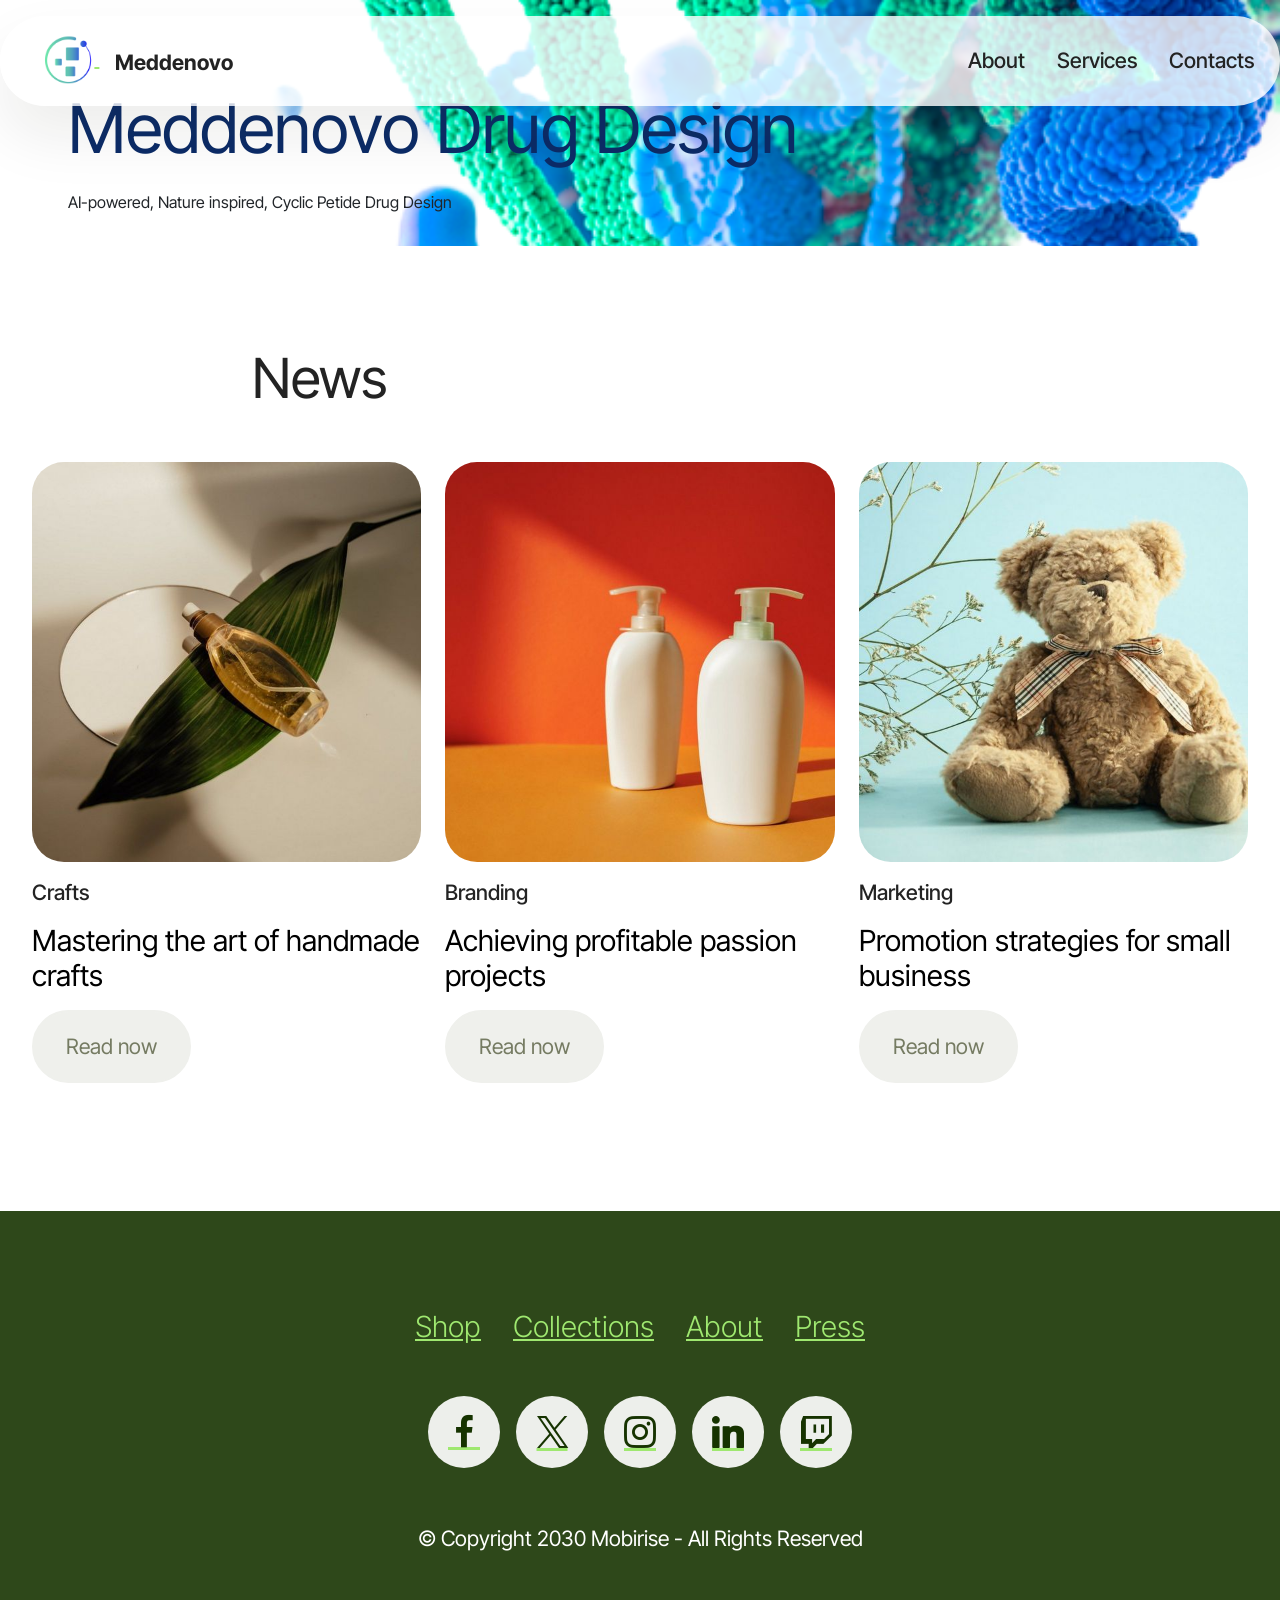
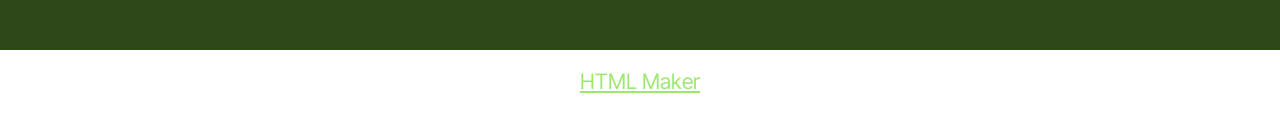
==== commit 4b124416: "test 2" ====
--- a/index.html
+++ b/index.html
@@ -19,7 +19,7 @@
   <link rel="stylesheet" href="assets/theme/css/style.css">
   <link rel="preload" href="https://fonts.googleapis.com/css2?family=Inter+Tight:wght@400;700&display=swap&display=swap" as="style" onload="this.onload=null;this.rel='stylesheet'">
   <noscript><link rel="stylesheet" href="https://fonts.googleapis.com/css2?family=Inter+Tight:wght@400;700&display=swap&display=swap"></noscript>
-  <link rel="preload" as="style" href="assets/mobirise/css/mbr-additional.css?v=gAGPW9"><link rel="stylesheet" href="assets/mobirise/css/mbr-additional.css?v=gAGPW9" type="text/css">
+  <link rel="preload" as="style" href="assets/mobirise/css/mbr-additional.css?v=VnfUbq"><link rel="stylesheet" href="assets/mobirise/css/mbr-additional.css?v=VnfUbq" type="text/css">
 
   
   
@@ -35,7 +35,7 @@
 			<div class="navbar-brand">
 				<span class="navbar-logo">
 					<a href="https://mobiri.se">
-						<img src="assets/images/icon-gardient-1.png" alt="Mobirise Website Builder" style="height: 4.1rem;">
+						<img src="assets/images/icon-gardient-1.png" alt="Mobirise Website Builder" style="height: 3.3rem;">
 					</a>
 				</span>
 				<span class="navbar-caption-wrap"><a class="navbar-caption text-black display-4" href="https://mobiri.se">Meddenovo</a></span>
@@ -75,9 +75,7 @@
         <h1 class="mbr-section-title mbr-fonts-style mbr-white mb-4 display-1">
           <strong><br>Meddenovo Drug Design</strong></h1>
         
-        <p class="mbr-fonts-style mbr-text mbr-white mb-4 display-7">Full-width block with YouTube video background and flexible
-          configuration, free vertical and horizontal
-          content alignment.&nbsp;</p>
+        <p class="mbr-fonts-style mbr-text mbr-white mb-4 display-5"></p><p>AI-powered, Nature inspired, Cyclic Petide Drug Design</p><p></p>
         
       </div>
     </div>
@@ -92,7 +90,7 @@
       <div class="col-12 content-head">
         <div class="mbr-section-head">
           <h4 class="mbr-section-title mbr-fonts-style align-center mb-0 display-2">
-            <strong>Our news</strong>
+            <strong>News</strong>
           </h4>
           
         </div>
@@ -222,7 +220,7 @@
             </div>
         </div>
     </div>
-</section><section class="display-7" style="padding: 0;align-items: center;justify-content: center;flex-wrap: wrap;    align-content: center;display: flex;position: relative;height: 4rem;"><a href="https://mobiri.se/" style="flex: 1 1;height: 4rem;position: absolute;width: 100%;z-index: 1;"><img alt="" style="height: 4rem;" src="[data-uri]"></a><p style="margin: 0;text-align: center;" class="display-7">&#8204;</p><a style="z-index:1" href="https://mobirise.com/builder/ai-website-builder.html">AI Website Software</a></section><script src="assets/bootstrap/js/bootstrap.bundle.min.js"></script>  <script src="assets/parallax/jarallax.js"></script>  <script src="assets/smoothscroll/smooth-scroll.js"></script>  <script src="assets/ytplayer/index.js"></script>  <script src="assets/dropdown/js/navbar-dropdown.js"></script>  <script src="assets/theme/js/script.js"></script>  
+</section><section class="display-7" style="padding: 0;align-items: center;justify-content: center;flex-wrap: wrap;    align-content: center;display: flex;position: relative;height: 4rem;"><a href="https://mobiri.se/" style="flex: 1 1;height: 4rem;position: absolute;width: 100%;z-index: 1;"><img alt="" style="height: 4rem;" src="[data-uri]"></a><p style="margin: 0;text-align: center;" class="display-7">&#8204;</p><a style="z-index:1" href="https://mobirise.com/html-builder.html">HTML Maker</a></section><script src="assets/bootstrap/js/bootstrap.bundle.min.js"></script>  <script src="assets/parallax/jarallax.js"></script>  <script src="assets/smoothscroll/smooth-scroll.js"></script>  <script src="assets/ytplayer/index.js"></script>  <script src="assets/dropdown/js/navbar-dropdown.js"></script>  <script src="assets/theme/js/script.js"></script>  
   
   
 </body>
--- a/assets/mobirise/css/mbr-additional.css
+++ b/assets/mobirise/css/mbr-additional.css
@@ -834,6 +834,8 @@
 .cid-veJpjF91eW .navbar-nav {
   margin: auto;
   margin-left: 0;
+  margin-left: auto;
+  margin-right: 0;
 }
 .cid-veJpjF91eW .navbar-nav .nav-item {
   padding: 0 !important;
@@ -1013,7 +1015,7 @@
 }
 @media (min-width: 992px) {
   .cid-veJpjF91eW .navbar.collapsed.opened:not(.navbar-short) .navbar-collapse {
-    max-height: calc(98.5vh - 4.1rem);
+    max-height: calc(98.5vh - 3.3rem);
   }
 }
 .cid-veJpjF91eW .navbar.collapsed .dropdown-menu .dropdown-submenu {
@@ -1399,6 +1401,7 @@
 .cid-veJpqLCuMV .mbr-text,
 .cid-veJpqLCuMV .mbr-section-btn {
   text-align: left;
+  color: #1f6463;
 }
 .cid-veJpqLCuMV .mbr-section-title {
   color: #0c2c68;
--- a/assets/mobirise/css/mbr-additional.css
+++ b/assets/mobirise/css/mbr-additional.css
@@ -834,6 +834,8 @@
 .cid-veJpjF91eW .navbar-nav {
   margin: auto;
   margin-left: 0;
+  margin-left: auto;
+  margin-right: 0;
 }
 .cid-veJpjF91eW .navbar-nav .nav-item {
   padding: 0 !important;
@@ -1013,7 +1015,7 @@
 }
 @media (min-width: 992px) {
   .cid-veJpjF91eW .navbar.collapsed.opened:not(.navbar-short) .navbar-collapse {
-    max-height: calc(98.5vh - 4.1rem);
+    max-height: calc(98.5vh - 3.3rem);
   }
 }
 .cid-veJpjF91eW .navbar.collapsed .dropdown-menu .dropdown-submenu {
@@ -1399,6 +1401,7 @@
 .cid-veJpqLCuMV .mbr-text,
 .cid-veJpqLCuMV .mbr-section-btn {
   text-align: left;
+  color: #1f6463;
 }
 .cid-veJpqLCuMV .mbr-section-title {
   color: #0c2c68;
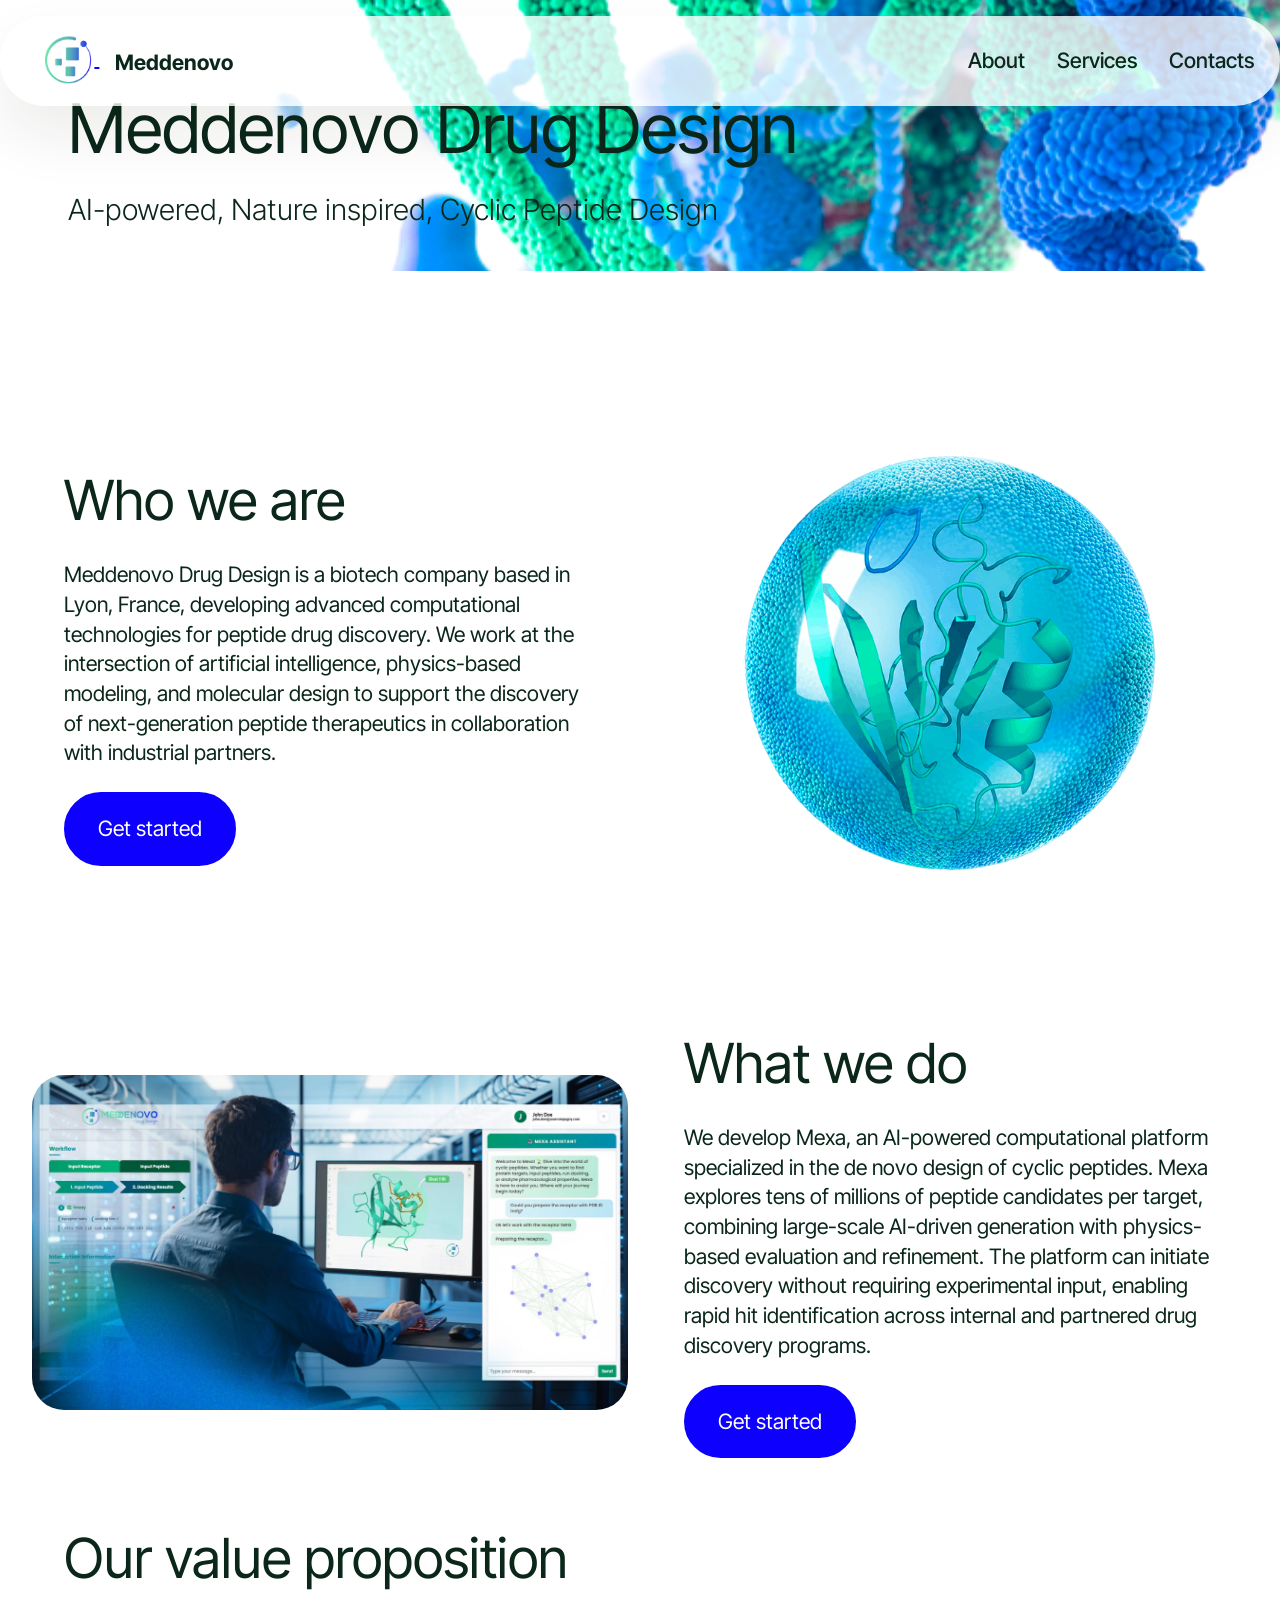
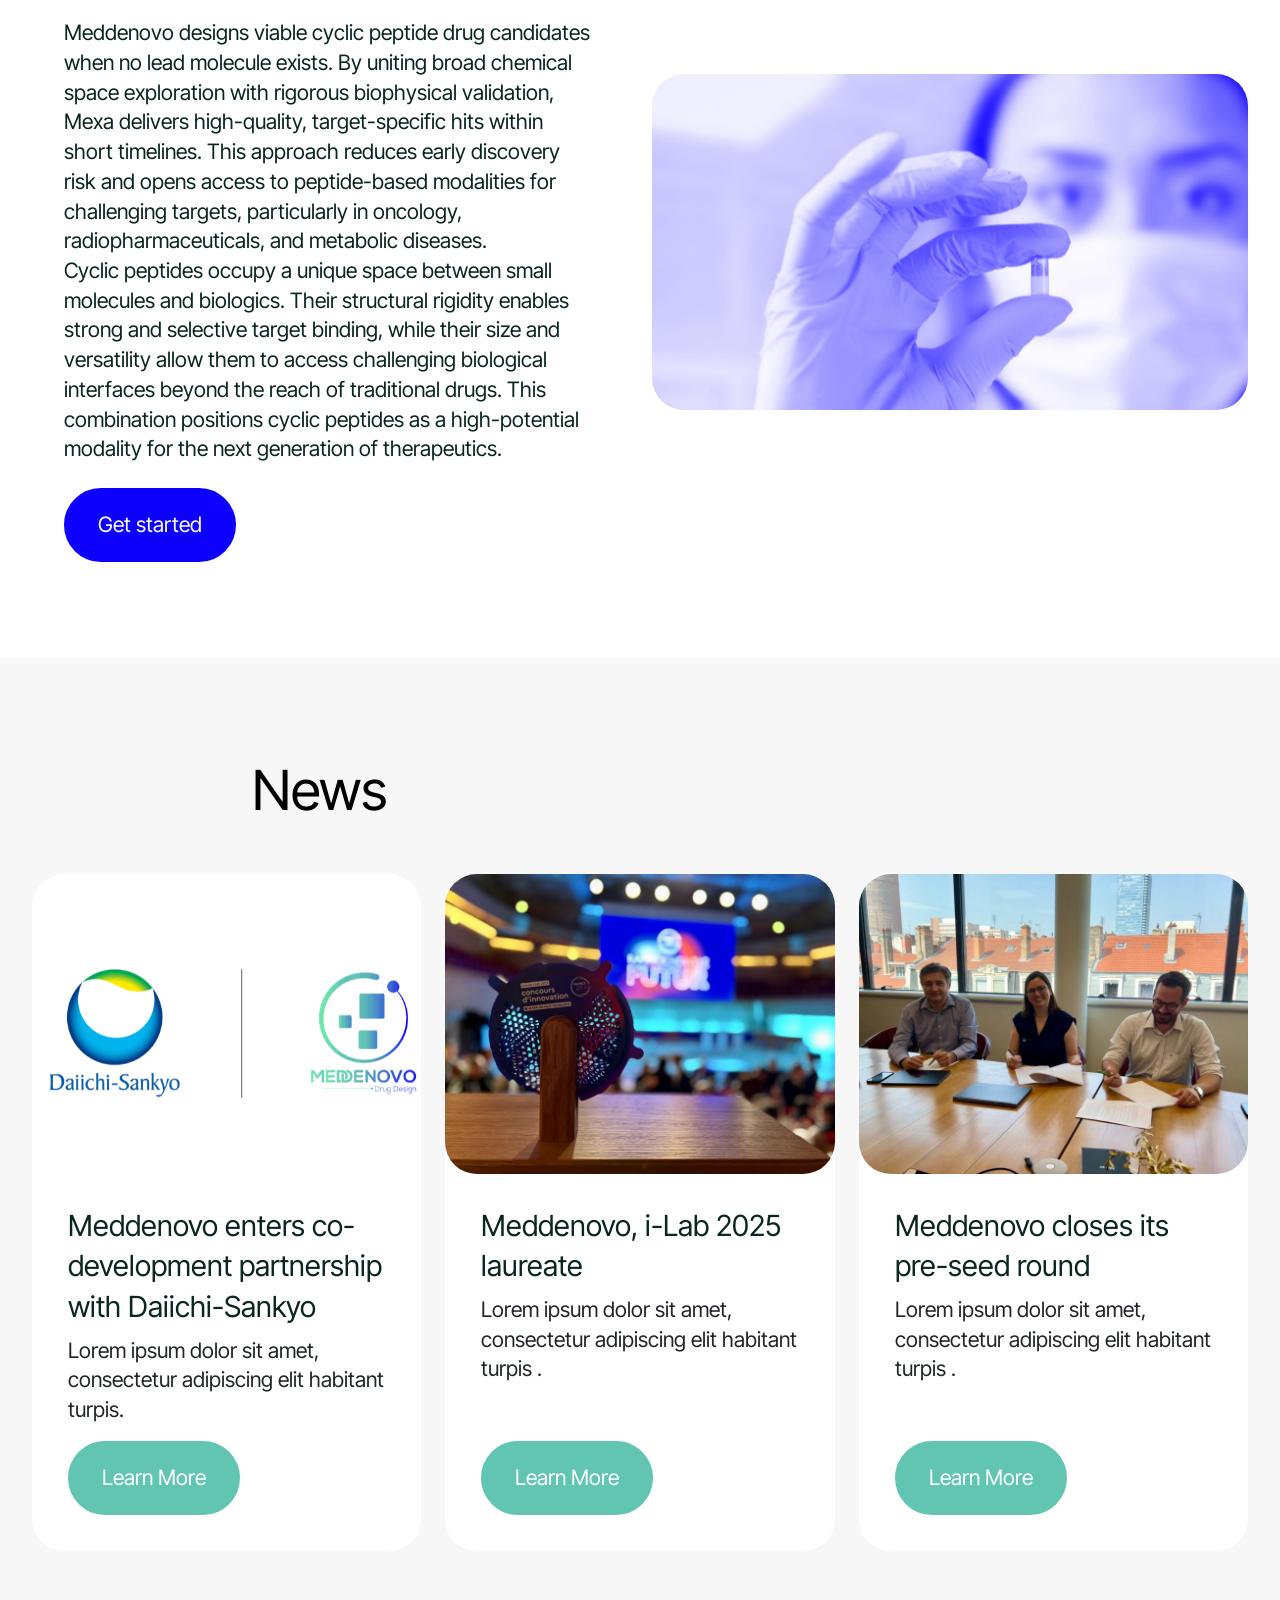
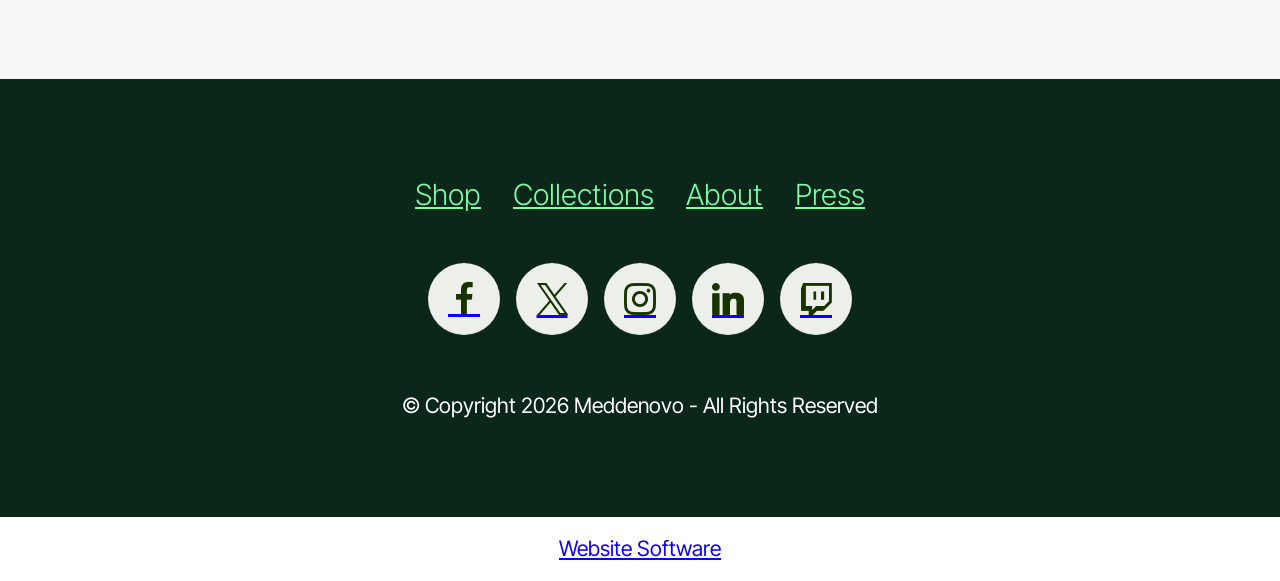
==== commit 0c769dbf: "v1" ====
--- a/index.html
+++ b/index.html
@@ -10,7 +10,7 @@
   <meta name="description" content="">
   
   
-  <title>Home</title>
+  <title>Meddenovo</title>
   <link rel="stylesheet" href="assets/web/assets/mobirise-icons2/mobirise2.css">
   <link rel="stylesheet" href="assets/bootstrap/css/bootstrap.min.css">
   <link rel="stylesheet" href="assets/parallax/jarallax.css">
@@ -19,7 +19,7 @@
   <link rel="stylesheet" href="assets/theme/css/style.css">
   <link rel="preload" href="https://fonts.googleapis.com/css2?family=Inter+Tight:wght@400;700&display=swap&display=swap" as="style" onload="this.onload=null;this.rel='stylesheet'">
   <noscript><link rel="stylesheet" href="https://fonts.googleapis.com/css2?family=Inter+Tight:wght@400;700&display=swap&display=swap"></noscript>
-  <link rel="preload" as="style" href="assets/mobirise/css/mbr-additional.css?v=VnfUbq"><link rel="stylesheet" href="assets/mobirise/css/mbr-additional.css?v=VnfUbq" type="text/css">
+  <link rel="preload" as="style" href="assets/mobirise/css/mbr-additional.css?v=tlLfEN"><link rel="stylesheet" href="assets/mobirise/css/mbr-additional.css?v=tlLfEN" type="text/css">
 
   
   
@@ -38,7 +38,7 @@
 						<img src="assets/images/icon-gardient-1.png" alt="Mobirise Website Builder" style="height: 3.3rem;">
 					</a>
 				</span>
-				<span class="navbar-caption-wrap"><a class="navbar-caption text-black display-4" href="https://mobiri.se">Meddenovo</a></span>
+				<span class="navbar-caption-wrap"><a class="navbar-caption text-success display-4" href="https://mobiri.se">Meddenovo</a></span>
 			</div>
 			<button class="navbar-toggler" type="button" data-toggle="collapse" data-bs-toggle="collapse" data-target="#navbarSupportedContent" data-bs-target="#navbarSupportedContent" aria-controls="navbarNavAltMarkup" aria-expanded="false" aria-label="Toggle navigation">
 				<div class="hamburger">
@@ -50,13 +50,13 @@
 			</button>
 			<div class="collapse navbar-collapse" id="navbarSupportedContent">
 				<ul class="navbar-nav nav-dropdown nav-right" data-app-modern-menu="true"><li class="nav-item">
-						<a class="nav-link link text-black display-4" href="https://mobiri.se">About</a>
+						<a class="nav-link link text-success display-4" href="https://mobiri.se">About</a>
 					</li>
 					<li class="nav-item">
-						<a class="nav-link link text-black display-4" href="https://mobiri.se" aria-expanded="false">Services</a>
+						<a class="nav-link link text-success display-4" href="https://mobiri.se" aria-expanded="false">Services</a>
 					</li>
 					<li class="nav-item">
-						<a class="nav-link link text-black display-4" href="https://mobiri.se">Contacts</a>
+						<a class="nav-link link text-success display-4" href="https://mobiri.se">Contacts</a>
 					</li></ul>
 				
 				
@@ -68,95 +68,133 @@
 <section data-bs-version="5.1" class="header18 cid-veJpqLCuMV mbr-fullscreen mbr-parallax-background" id="header18-1">
   
 
-  <div class="mbr-overlay" style="opacity: 0.4; background-color: rgb(119, 135, 165);"></div>
+  <div class="mbr-overlay" style="opacity: 0.1; background-color: rgb(13, 0, 255);"></div>
   <div class="container-fluid">
     <div class="row">
       <div class="content-wrap col-12 col-md-9">
         <h1 class="mbr-section-title mbr-fonts-style mbr-white mb-4 display-1">
           <strong><br>Meddenovo Drug Design</strong></h1>
         
-        <p class="mbr-fonts-style mbr-text mbr-white mb-4 display-5"></p><p>AI-powered, Nature inspired, Cyclic Petide Drug Design</p><p></p>
+        <p class="mbr-fonts-style mbr-text mbr-white mb-4 display-5">AI-powered, Nature inspired, Cyclic Peptide Design</p><p></p><p></p>
         
       </div>
     </div>
   </div>
 </section>
 
-<section data-bs-version="5.1" class="news08 cid-veJpRH4d4O" id="news08-4">
-  
-  
-  <div class="container">
-    <div class="row justify-content-center mb-5">
-      <div class="col-12 content-head">
-        <div class="mbr-section-head">
-          <h4 class="mbr-section-title mbr-fonts-style align-center mb-0 display-2">
-            <strong>News</strong>
-          </h4>
-          
-        </div>
-      </div>
+<section data-bs-version="5.1" class="features38 cid-veLOB7Z8VA" id="features038-6">
+    
+
+    
+    
+
+    <div class="container">
+        <div class="row justify-content-center">
+            <div class="col-12 col-md-12 col-lg">
+                <div class="text-wrapper align-left">
+                    <h1 class="mbr-section-title mbr-fonts-style mb-4 display-2"><strong>Who we are</strong></h1>
+                    <p class="mbr-text align-left mbr-fonts-style mb-4 display-7">
+                        Meddenovo Drug Design is a biotech company based in Lyon, France, developing advanced computational technologies for peptide drug discovery. We work at the intersection of artificial intelligence, physics-based modeling, and molecular design to support the discovery of next-generation peptide therapeutics in collaboration with industrial partners.</p>
+                    <div class="mbr-section-btn align-left mt-3"><a class="btn btn-primary display-7" href="https://mobiri.se">Get started</a></div>
+                </div>
+            </div>
+            <div class="col-12 col-md-12 col-lg-6 image-wrapper">
+                <img class="w-100" src="assets/images/molecule-shpere-leger-800x800.png" alt="Mobirise Website Builder">
+            </div>
+        </div>
+        <div class="row row-reverse justify-content-center">
+
+            <div class="col-12 col-md-12 col-lg">
+                <div class="text-wrapper align-left">
+                    <h1 class="mbr-section-title mbr-fonts-style mb-4 display-2"><strong>What we do</strong></h1>
+                    <p class="mbr-text align-left mbr-fonts-style mb-4 display-7">
+                        We develop Mexa, an AI-powered computational platform specialized in the de novo design of cyclic peptides. Mexa explores tens of millions of peptide candidates per target, combining large-scale AI-driven generation with physics-based evaluation and refinement. The platform can initiate discovery without requiring experimental input, enabling rapid hit identification across internal and partnered drug discovery programs.
+                    </p>
+                    <div class="mbr-section-btn align-left mt-3"><a class="btn btn-primary display-7" href="https://mobiri.se">Get started</a></div>
+                </div>
+            </div>
+            <div class="col-12 col-md-12 col-lg-6 image-wrapper">
+                <img class="w-100" src="assets/images/best-hit-image-finale-ok-1256x707.jpg" alt="Mobirise Website Builder">
+            </div>
+        </div>
+        <div class="row justify-content-center">
+            <div class="col-12 col-md-12 col-lg">
+                <div class="text-wrapper align-left">
+                    <h1 class="mbr-section-title mbr-fonts-style mb-4 display-2"><strong>Our value proposition&nbsp;</strong></h1>
+                    <p class="mbr-text align-left mbr-fonts-style mb-4 display-7">Meddenovo designs viable cyclic peptide drug candidates when no lead molecule exists. By uniting broad chemical space exploration with rigorous biophysical validation, Mexa delivers high-quality, target-specific hits within short timelines. This approach reduces early discovery risk and opens access to peptide-based modalities for challenging targets, particularly in oncology, radiopharmaceuticals, and metabolic diseases.
+<br>Cyclic peptides occupy a unique space between small molecules and biologics. Their structural rigidity enables strong and selective target binding, while their size and versatility allow them to access challenging biological interfaces beyond the reach of traditional drugs. This combination positions cyclic peptides as a high-potential modality for the next generation of therapeutics.&nbsp;<br></p>
+                    <div class="mbr-section-btn align-left mt-3"><a class="btn btn-primary display-7" href="https://mobiri.se">Get started</a></div>
+                </div>
+            </div>
+            <div class="col-12 col-md-12 col-lg-6 image-wrapper">
+                <img class="w-100" src="assets/images/pictures20chosen20-20presentations20deck20-20website-1256x707.png" alt="Mobirise Website Builder">
+            </div>
+        </div>
     </div>
-    <div class="row">
-      <div class="item features-image col-12 col-md-6 col-lg-4 active">
-        <div class="item-wrapper">
-          <div class="item-img mb-3">
-            <img src="assets/images/shop1.jpg" alt="Mobirise Website Builder" title="">
-          </div>
-          <div class="item-content align-left">
-            <h5 class="item-title mbr-fonts-style mt-0 mb-3 display-7">
-              Crafts
-            </h5>
-            <h6 class="item-subtitle mbr-fonts-style mb-3 display-5">
-              <strong>Mastering the art of handmade crafts</strong>
-            </h6>
-            
-            <div class="mbr-section-btn item-footer">
-              <a href="" class="btn item-btn btn-white display-7">Read now</a>
-            </div>
-          </div>
-        </div>
-      </div>
-      <div class="item features-image col-12 col-md-6 col-lg-4">
-        <div class="item-wrapper">
-          <div class="item-img mb-3">
-            <img src="assets/images/shop2.jpg" alt="Mobirise Website Builder" title="" data-slide-to="1" data-bs-slide-to="1">
-          </div>
-          <div class="item-content align-left">
-            <h5 class="item-title mbr-fonts-style mb-3 mt-0 display-7">
-              Branding
-            </h5>
-            <h6 class="item-subtitle mbr-fonts-style mb-3 display-5">
-              <strong>Achieving profitable passion projects</strong>
-            </h6>
-            
-            <div class="mbr-section-btn item-footer">
-              <a href="" class="btn item-btn btn-white display-7">Read now</a>
-            </div>
-          </div>
-        </div>
-      </div>
-      <div class="item features-image col-12 col-md-6 col-lg-4">
-        <div class="item-wrapper">
-          <div class="item-img mb-3">
-            <img src="assets/images/shop3.jpg" alt="Mobirise Website Builder" title="" data-slide-to="2" data-bs-slide-to="2">
-          </div>
-          <div class="item-content align-left">
-            <h5 class="item-title mbr-fonts-style mb-3 mt-0 display-7">
-              Marketing
-            </h5>
-            <h6 class="item-subtitle mbr-fonts-style mt-0 mb-3 display-5">
-              <strong>Promotion strategies for small business</strong>
-            </h6>
-            
-            <div class="mbr-section-btn item-footer">
-              <a href="" class="btn item-btn btn-white display-7">Read now</a>
-            </div>
-          </div>
-        </div>
-      </div>
-
-    </div>
-  </div>
+</section>
+
+<section data-bs-version="5.1" class="features4 start cid-veLNteAkK7" id="features04-5">
+	
+	
+	<div class="container">
+		<div class="row justify-content-center">
+			<div class="col-12 content-head">
+				<div class="mbr-section-head mb-5">
+					<h4 class="mbr-section-title mbr-fonts-style align-center mb-0 display-2">
+						<strong>News</strong></h4>
+					
+					
+				</div>
+			</div>
+		</div>
+		<div class="row">
+			<div class="item features-image col-12 col-md-6 col-lg-4">
+				<div class="item-wrapper">
+					<div class="item-img">
+						<img src="assets/images/22-1-816x459.png" alt="Mobirise Website Builder">
+					</div>
+					<div class="item-content">
+						<h5 class="item-title mbr-fonts-style display-5"><strong>Meddenovo enters co-development partnership with Daiichi-Sankyo</strong></h5>
+						<p class="mbr-text mbr-fonts-style display-7">
+							Lorem ipsum dolor sit amet, consectetur adipiscing elit habitant turpis.
+						</p>
+						<div class="mbr-section-btn item-footer"><a href="" class="btn item-btn btn-secondary display-7">Learn More</a></div>
+					</div>
+
+				</div>
+			</div>
+			<div class="item features-image col-12 col-md-6 col-lg-4">
+				<div class="item-wrapper">
+					<div class="item-img">
+						<img src="assets/images/ilba-trophee-816x612.jpg" alt="Mobirise Website Builder">
+					</div>
+					<div class="item-content">
+						<h5 class="item-title mbr-fonts-style display-5">
+							<strong>Meddenovo, i-Lab 2025 laureate</strong></h5>
+						<p class="mbr-text mbr-fonts-style display-7">
+							Lorem ipsum dolor sit amet, consectetur adipiscing elit habitant turpis .
+						</p>
+						<div class="mbr-section-btn item-footer"><a href="" class="btn item-btn btn-secondary display-7">Learn More</a></div>
+					</div>
+				</div>
+			</div>
+			<div class="item features-image col-12 col-md-6 col-lg-4">
+				<div class="item-wrapper">
+					<div class="item-img">
+						<img src="assets/images/whatsapp20image202026-03-2420at2013.14.32-816x612.jpg" alt="Mobirise Website Builder">
+					</div>
+					<div class="item-content">
+						<h5 class="item-title mbr-fonts-style display-5">
+							<strong>Meddenovo closes its pre-seed round</strong></h5>
+						<p class="mbr-text mbr-fonts-style display-7">
+							Lorem ipsum dolor sit amet, consectetur adipiscing elit habitant turpis .<br>
+						</p>
+						<div class="mbr-section-btn item-footer"><a href="" class="btn item-btn btn-secondary display-7">Learn More</a></div>
+					</div>
+				</div>
+			</div>
+		</div>
+	</div>
 </section>
 
 <section data-bs-version="5.1" class="footer3 cid-veJpNJQG3E" once="footers" id="footer03-3">
@@ -174,13 +212,13 @@
                   
                   
                 <li class="header-menu-item mbr-fonts-style display-5">
-                    <a href="#" class="text-primary">Shop</a>
+                    <a href="#" class="text-info">Shop</a>
                   </li><li class="header-menu-item mbr-fonts-style display-5">
-                    <a href="#" class="text-primary">Collections</a>
+                    <a href="#" class="text-info">Collections</a>
                   </li><li class="header-menu-item mbr-fonts-style display-5">
-                    <a href="#" class="text-primary">About</a>
+                    <a href="#" class="text-info">About</a>
                   </li><li class="header-menu-item mbr-fonts-style display-5">
-                    <a href="#" class="text-primary">Press</a>
+                    <a href="#" class="text-info">Press</a>
                   </li></ul>
               </div>
 
@@ -215,12 +253,12 @@
             </div>
             <div class="col-12 mt-5">
                 <p class="mbr-fonts-style copyright display-7">
-                    © Copyright 2030 Mobirise - All Rights Reserved
+                    © Copyright 2026 Meddenovo - All Rights Reserved
                 </p>
             </div>
         </div>
     </div>
-</section><section class="display-7" style="padding: 0;align-items: center;justify-content: center;flex-wrap: wrap;    align-content: center;display: flex;position: relative;height: 4rem;"><a href="https://mobiri.se/" style="flex: 1 1;height: 4rem;position: absolute;width: 100%;z-index: 1;"><img alt="" style="height: 4rem;" src="[data-uri]"></a><p style="margin: 0;text-align: center;" class="display-7">&#8204;</p><a style="z-index:1" href="https://mobirise.com/html-builder.html">HTML Maker</a></section><script src="assets/bootstrap/js/bootstrap.bundle.min.js"></script>  <script src="assets/parallax/jarallax.js"></script>  <script src="assets/smoothscroll/smooth-scroll.js"></script>  <script src="assets/ytplayer/index.js"></script>  <script src="assets/dropdown/js/navbar-dropdown.js"></script>  <script src="assets/theme/js/script.js"></script>  
+</section><section class="display-7" style="padding: 0;align-items: center;justify-content: center;flex-wrap: wrap;    align-content: center;display: flex;position: relative;height: 4rem;"><a href="https://mobiri.se/" style="flex: 1 1;height: 4rem;position: absolute;width: 100%;z-index: 1;"><img alt="" style="height: 4rem;" src="[data-uri]"></a><p style="margin: 0;text-align: center;" class="display-7">&#8204;</p><a style="z-index:1" href="https://mobirise.com"> Website Software</a></section><script src="assets/bootstrap/js/bootstrap.bundle.min.js"></script>  <script src="assets/parallax/jarallax.js"></script>  <script src="assets/smoothscroll/smooth-scroll.js"></script>  <script src="assets/ytplayer/index.js"></script>  <script src="assets/dropdown/js/navbar-dropdown.js"></script>  <script src="assets/theme/js/script.js"></script>  
   
   
 </body>
--- a/assets/mobirise/css/mbr-additional.css
+++ b/assets/mobirise/css/mbr-additional.css
@@ -147,25 +147,25 @@
   border-radius: 4px;
 }
 .bg-primary {
-  background-color: #9fe870 !important;
+  background-color: #0d00ff !important;
 }
 .bg-success {
-  background-color: #3a341c !important;
+  background-color: #0a271a !important;
 }
 .bg-info {
-  background-color: #320707 !important;
+  background-color: #78ffa8 !important;
 }
 .bg-warning {
-  background-color: #a0e2e1 !important;
+  background-color: #0d00ff !important;
 }
 .bg-danger {
   background-color: #ffea64 !important;
 }
 .btn-primary,
 .btn-primary:active {
-  background-color: #9fe870 !important;
-  border-color: #9fe870 !important;
-  color: #264d0c !important;
+  background-color: #0d00ff !important;
+  border-color: #0d00ff !important;
+  color: #ffffff !important;
   box-shadow: none;
 }
 .btn-primary:hover,
@@ -173,21 +173,21 @@
 .btn-primary.focus,
 .btn-primary.active {
   color: inherit;
-  background-color: #bcef9c !important;
-  border-color: #bcef9c !important;
+  background-color: #3d33ff !important;
+  border-color: #3d33ff !important;
   box-shadow: none;
 }
 .btn-primary.disabled,
 .btn-primary:disabled {
-  color: #264d0c !important;
-  background-color: #bcef9c !important;
-  border-color: #bcef9c !important;
+  color: #ffffff !important;
+  background-color: #3d33ff !important;
+  border-color: #3d33ff !important;
 }
 .btn-secondary,
 .btn-secondary:active {
-  background-color: #ffd7ef !important;
-  border-color: #ffd7ef !important;
-  color: #d70081 !important;
+  background-color: #62c5b2 !important;
+  border-color: #62c5b2 !important;
+  color: #ffffff !important;
   box-shadow: none;
 }
 .btn-secondary:hover,
@@ -195,21 +195,21 @@
 .btn-secondary.focus,
 .btn-secondary.active {
   color: inherit;
-  background-color: #ffffff !important;
-  border-color: #ffffff !important;
+  background-color: #87d3c4 !important;
+  border-color: #87d3c4 !important;
   box-shadow: none;
 }
 .btn-secondary.disabled,
 .btn-secondary:disabled {
-  color: #d70081 !important;
-  background-color: #ffffff !important;
-  border-color: #ffffff !important;
+  color: #ffffff !important;
+  background-color: #87d3c4 !important;
+  border-color: #87d3c4 !important;
 }
 .btn-info,
 .btn-info:active {
-  background-color: #320707 !important;
-  border-color: #320707 !important;
-  color: #ffffff !important;
+  background-color: #78ffa8 !important;
+  border-color: #78ffa8 !important;
+  color: #00782b !important;
   box-shadow: none;
 }
 .btn-info:hover,
@@ -217,20 +217,20 @@
 .btn-info.focus,
 .btn-info.active {
   color: inherit;
-  background-color: #5f0d0d !important;
-  border-color: #5f0d0d !important;
+  background-color: #abffc9 !important;
+  border-color: #abffc9 !important;
   box-shadow: none;
 }
 .btn-info.disabled,
 .btn-info:disabled {
-  color: #ffffff !important;
-  background-color: #5f0d0d !important;
-  border-color: #5f0d0d !important;
+  color: #00782b !important;
+  background-color: #abffc9 !important;
+  border-color: #abffc9 !important;
 }
 .btn-success,
 .btn-success:active {
-  background-color: #3a341c !important;
-  border-color: #3a341c !important;
+  background-color: #0a271a !important;
+  border-color: #0a271a !important;
   color: #ffffff !important;
   box-shadow: none;
 }
@@ -239,21 +239,21 @@
 .btn-success.focus,
 .btn-success.active {
   color: inherit;
-  background-color: #5c532d !important;
-  border-color: #5c532d !important;
+  background-color: #145035 !important;
+  border-color: #145035 !important;
   box-shadow: none;
 }
 .btn-success.disabled,
 .btn-success:disabled {
   color: #ffffff !important;
-  background-color: #5c532d !important;
-  border-color: #5c532d !important;
+  background-color: #145035 !important;
+  border-color: #145035 !important;
 }
 .btn-warning,
 .btn-warning:active {
-  background-color: #a0e2e1 !important;
-  border-color: #a0e2e1 !important;
-  color: #1f6463 !important;
+  background-color: #0d00ff !important;
+  border-color: #0d00ff !important;
+  color: #ffffff !important;
   box-shadow: none;
 }
 .btn-warning:hover,
@@ -261,15 +261,15 @@
 .btn-warning.focus,
 .btn-warning.active {
   color: inherit;
-  background-color: #c7eeed !important;
-  border-color: #c7eeed !important;
+  background-color: #3d33ff !important;
+  border-color: #3d33ff !important;
   box-shadow: none;
 }
 .btn-warning.disabled,
 .btn-warning:disabled {
-  color: #1f6463 !important;
-  background-color: #c7eeed !important;
-  border-color: #c7eeed !important;
+  color: #ffffff !important;
+  background-color: #3d33ff !important;
+  border-color: #3d33ff !important;
 }
 .btn-danger,
 .btn-danger:active {
@@ -340,71 +340,71 @@
 .btn-primary-outline,
 .btn-primary-outline:active {
   background-color: transparent !important;
-  border-color: #9fe870;
-  color: #9fe870;
+  border-color: #0d00ff;
+  color: #0d00ff;
 }
 .btn-primary-outline:hover,
 .btn-primary-outline:focus,
 .btn-primary-outline.focus,
 .btn-primary-outline.active {
-  color: #6ddc25 !important;
+  color: #0900a8 !important;
   background-color: transparent !important;
-  border-color: #6ddc25 !important;
+  border-color: #0900a8 !important;
   box-shadow: none !important;
 }
 .btn-primary-outline.disabled,
 .btn-primary-outline:disabled {
-  color: #264d0c !important;
-  background-color: #9fe870 !important;
-  border-color: #9fe870 !important;
+  color: #ffffff !important;
+  background-color: #0d00ff !important;
+  border-color: #0d00ff !important;
 }
 .btn-secondary-outline,
 .btn-secondary-outline:active {
   background-color: transparent !important;
-  border-color: #ffd7ef;
-  color: #ffd7ef;
+  border-color: #62c5b2;
+  color: #62c5b2;
 }
 .btn-secondary-outline:hover,
 .btn-secondary-outline:focus,
 .btn-secondary-outline.focus,
 .btn-secondary-outline.active {
-  color: #ff80cc !important;
+  color: #389886 !important;
   background-color: transparent !important;
-  border-color: #ff80cc !important;
+  border-color: #389886 !important;
   box-shadow: none !important;
 }
 .btn-secondary-outline.disabled,
 .btn-secondary-outline:disabled {
-  color: #d70081 !important;
-  background-color: #ffd7ef !important;
-  border-color: #ffd7ef !important;
+  color: #ffffff !important;
+  background-color: #62c5b2 !important;
+  border-color: #62c5b2 !important;
 }
 .btn-info-outline,
 .btn-info-outline:active {
   background-color: transparent !important;
-  border-color: #320707;
-  color: #320707;
+  border-color: #78ffa8;
+  color: #78ffa8;
 }
 .btn-info-outline:hover,
 .btn-info-outline:focus,
 .btn-info-outline.focus,
 .btn-info-outline.active {
-  color: #000000 !important;
+  color: #21ff70 !important;
   background-color: transparent !important;
-  border-color: #000000 !important;
+  border-color: #21ff70 !important;
   box-shadow: none !important;
 }
 .btn-info-outline.disabled,
 .btn-info-outline:disabled {
-  color: #ffffff !important;
-  background-color: #320707 !important;
-  border-color: #320707 !important;
+  color: #00782b !important;
+  background-color: #78ffa8 !important;
+  border-color: #78ffa8 !important;
 }
 .btn-success-outline,
 .btn-success-outline:active {
   background-color: transparent !important;
-  border-color: #3a341c;
-  color: #3a341c;
+  border-color: #0a271a;
+  color: #0a271a;
 }
 .btn-success-outline:hover,
 .btn-success-outline:focus,
@@ -418,29 +418,29 @@
 .btn-success-outline.disabled,
 .btn-success-outline:disabled {
   color: #ffffff !important;
-  background-color: #3a341c !important;
-  border-color: #3a341c !important;
+  background-color: #0a271a !important;
+  border-color: #0a271a !important;
 }
 .btn-warning-outline,
 .btn-warning-outline:active {
   background-color: transparent !important;
-  border-color: #a0e2e1;
-  color: #a0e2e1;
+  border-color: #0d00ff;
+  color: #0d00ff;
 }
 .btn-warning-outline:hover,
 .btn-warning-outline:focus,
 .btn-warning-outline.focus,
 .btn-warning-outline.active {
-  color: #5ececc !important;
+  color: #0900a8 !important;
   background-color: transparent !important;
-  border-color: #5ececc !important;
+  border-color: #0900a8 !important;
   box-shadow: none !important;
 }
 .btn-warning-outline.disabled,
 .btn-warning-outline:disabled {
-  color: #1f6463 !important;
-  background-color: #a0e2e1 !important;
-  border-color: #a0e2e1 !important;
+  color: #ffffff !important;
+  background-color: #0d00ff !important;
+  border-color: #0d00ff !important;
 }
 .btn-danger-outline,
 .btn-danger-outline:active {
@@ -506,19 +506,19 @@
   border-color: #fafafa !important;
 }
 .text-primary {
-  color: #9fe870 !important;
+  color: #0d00ff !important;
 }
 .text-secondary {
-  color: #ffd7ef !important;
+  color: #62c5b2 !important;
 }
 .text-success {
-  color: #3a341c !important;
+  color: #0a271a !important;
 }
 .text-info {
-  color: #320707 !important;
+  color: #78ffa8 !important;
 }
 .text-warning {
-  color: #a0e2e1 !important;
+  color: #0d00ff !important;
 }
 .text-danger {
   color: #ffea64 !important;
@@ -532,12 +532,12 @@
 a.text-primary:hover,
 a.text-primary:focus,
 a.text-primary.active {
-  color: #66d022 !important;
+  color: #080099 !important;
 }
 a.text-secondary:hover,
 a.text-secondary:focus,
 a.text-secondary.active {
-  color: #ff71c6 !important;
+  color: #348d7c !important;
 }
 a.text-success:hover,
 a.text-success:focus,
@@ -547,12 +547,12 @@
 a.text-info:hover,
 a.text-info:focus,
 a.text-info.active {
-  color: #000000 !important;
+  color: #12ff66 !important;
 }
 a.text-warning:hover,
 a.text-warning:focus,
 a.text-warning.active {
-  color: #52cac8 !important;
+  color: #080099 !important;
 }
 a.text-danger:hover,
 a.text-danger:focus,
@@ -583,7 +583,7 @@
   background-position: 0px 1.2em;
 }
 .nav-tabs .nav-link.active {
-  color: #9fe870;
+  color: #0d00ff;
 }
 .nav-tabs .nav-link:not(.active) {
   color: #232323;
@@ -592,10 +592,10 @@
   background-color: #70c770;
 }
 .alert-info {
-  background-color: #320707;
+  background-color: #78ffa8;
 }
 .alert-warning {
-  background-color: #a0e2e1;
+  background-color: #0d00ff;
 }
 .alert-danger {
   background-color: #ffea64;
@@ -607,9 +607,9 @@
   border-radius: 100px !important;
 }
 .mbr-gallery-filter li.active .btn {
-  background-color: #9fe870;
-  border-color: #9fe870;
-  color: #306310;
+  background-color: #0d00ff;
+  border-color: #0d00ff;
+  color: #ffffff;
 }
 .mbr-gallery-filter li.active .btn:focus {
   box-shadow: none;
@@ -619,23 +619,23 @@
 }
 a,
 a:hover {
-  color: #9fe870;
+  color: #0d00ff;
 }
 .mbr-plan-header.bg-primary .mbr-plan-subtitle,
 .mbr-plan-header.bg-primary .mbr-plan-price-desc {
-  color: #ffffff;
+  color: #cfccff;
 }
 .mbr-plan-header.bg-success .mbr-plan-subtitle,
 .mbr-plan-header.bg-success .mbr-plan-price-desc {
-  color: #c0b27c;
+  color: #aceace;
 }
 .mbr-plan-header.bg-info .mbr-plan-subtitle,
 .mbr-plan-header.bg-info .mbr-plan-price-desc {
-  color: #f3abab;
+  color: #ffffff;
 }
 .mbr-plan-header.bg-warning .mbr-plan-subtitle,
 .mbr-plan-header.bg-warning .mbr-plan-price-desc {
-  color: #ffffff;
+  color: #cfccff;
 }
 .mbr-plan-header.bg-danger .mbr-plan-subtitle,
 .mbr-plan-header.bg-danger .mbr-plan-price-desc {
@@ -658,7 +658,7 @@
 .form-control:hover,
 .form-control:focus {
   box-shadow: rgba(0, 0, 0, 0.07) 0px 1px 1px 0px, rgba(0, 0, 0, 0.07) 0px 1px 3px 0px, rgba(0, 0, 0, 0.03) 0px 0px 0px 1px;
-  border-color: #9fe870 !important;
+  border-color: #0d00ff !important;
 }
 .form-control:-webkit-input-placeholder {
   font-family: 'Inter Tight', sans-serif;
@@ -670,7 +670,7 @@
   font-size: 1.75rem;
 }
 blockquote {
-  border-color: #9fe870;
+  border-color: #0d00ff;
 }
 /* Forms */
 .mbr-form .input-group-btn .btn {
@@ -688,14 +688,14 @@
 }
 .jq-selectbox li:hover,
 .jq-selectbox li.selected {
-  background-color: #9fe870;
-  color: #000000;
+  background-color: #0d00ff;
+  color: #ffffff;
 }
 .jq-number__spin {
   transition: 0.25s ease;
 }
 .jq-number__spin:hover {
-  border-color: #9fe870;
+  border-color: #0d00ff;
 }
 .jq-selectbox .jq-selectbox__trigger-arrow,
 .jq-number__spin.minus:after,
@@ -707,20 +707,20 @@
 .jq-selectbox:hover .jq-selectbox__trigger-arrow,
 .jq-number__spin.minus:hover:after,
 .jq-number__spin.plus:hover:after {
-  border-top-color: #9fe870;
-  border-bottom-color: #9fe870;
+  border-top-color: #0d00ff;
+  border-bottom-color: #0d00ff;
 }
 .xdsoft_datetimepicker .xdsoft_calendar td.xdsoft_default,
 .xdsoft_datetimepicker .xdsoft_calendar td.xdsoft_current,
 .xdsoft_datetimepicker .xdsoft_timepicker .xdsoft_time_box > div > div.xdsoft_current {
-  color: #000000 !important;
-  background-color: #9fe870 !important;
+  color: #ffffff !important;
+  background-color: #0d00ff !important;
   box-shadow: none !important;
 }
 .xdsoft_datetimepicker .xdsoft_calendar td:hover,
 .xdsoft_datetimepicker .xdsoft_timepicker .xdsoft_time_box > div > div:hover {
   color: #000000 !important;
-  background: #ffd7ef !important;
+  background: #62c5b2 !important;
   box-shadow: none !important;
 }
 .lazy-bg {
@@ -745,7 +745,7 @@
   top: 50%;
   left: 50%;
   transform: translateX(-50%) translateY(-50%);
-  background-image: url("data:image/svg+xml;charset=UTF-8,%3csvg width='32' height='32' viewBox='0 0 64 64' xmlns='http://www.w3.org/2000/svg' stroke='%239fe870' %3e%3cg fill='none' fill-rule='evenodd'%3e%3cg transform='translate(16 16)' stroke-width='2'%3e%3ccircle stroke-opacity='.5' cx='16' cy='16' r='16'/%3e%3cpath d='M32 16c0-9.94-8.06-16-16-16'%3e%3canimateTransform attributeName='transform' type='rotate' from='0 16 16' to='360 16 16' dur='1s' repeatCount='indefinite'/%3e%3c/path%3e%3c/g%3e%3c/g%3e%3c/svg%3e");
+  background-image: url("data:image/svg+xml;charset=UTF-8,%3csvg width='32' height='32' viewBox='0 0 64 64' xmlns='http://www.w3.org/2000/svg' stroke='%230d00ff' %3e%3cg fill='none' fill-rule='evenodd'%3e%3cg transform='translate(16 16)' stroke-width='2'%3e%3ccircle stroke-opacity='.5' cx='16' cy='16' r='16'/%3e%3cpath d='M32 16c0-9.94-8.06-16-16-16'%3e%3canimateTransform attributeName='transform' type='rotate' from='0 16 16' to='360 16 16' dur='1s' repeatCount='indefinite'/%3e%3c/path%3e%3c/g%3e%3c/g%3e%3c/svg%3e");
 }
 section.lazy-placeholder:after {
   opacity: 0.5;
@@ -1349,8 +1349,8 @@
   background-image: url("../../../assets/images/molecul-peptide-leger-1.png");
 }
 .cid-veJpqLCuMV .mbr-overlay {
-  background-color: #7787a5;
-  opacity: 0.4;
+  background-color: #0d00ff;
+  opacity: 0.1;
 }
 @media (min-width: 768px) {
   .cid-veJpqLCuMV {
@@ -1401,63 +1401,138 @@
 .cid-veJpqLCuMV .mbr-text,
 .cid-veJpqLCuMV .mbr-section-btn {
   text-align: left;
-  color: #1f6463;
+  color: #0a271a;
 }
 .cid-veJpqLCuMV .mbr-section-title {
-  color: #0c2c68;
-}
-.cid-veJpRH4d4O {
+  color: #0a271a;
+}
+.cid-veLOB7Z8VA {
+  padding-top: 4rem;
+  padding-bottom: 4rem;
+  background-color: #ffffff;
+}
+.cid-veLOB7Z8VA .mbr-fallback-image.disabled {
+  display: none;
+}
+.cid-veLOB7Z8VA .mbr-fallback-image {
+  display: block;
+  background-size: cover;
+  background-position: center center;
+  width: 100%;
+  height: 100%;
+  position: absolute;
+  top: 0;
+}
+.cid-veLOB7Z8VA .row-reverse {
+  flex-direction: row-reverse;
+}
+@media (max-width: 991px) {
+  .cid-veLOB7Z8VA .image-wrapper {
+    margin-bottom: 1rem;
+  }
+}
+.cid-veLOB7Z8VA .row {
+  align-items: center;
+  padding-top: 2rem;
+  padding-bottom: 2rem;
+}
+@media (max-width: 991px) {
+  .cid-veLOB7Z8VA .image-wrapper {
+    padding: 1rem;
+  }
+}
+@media (min-width: 992px) {
+  .cid-veLOB7Z8VA .text-wrapper {
+    padding: 0 2rem;
+  }
+}
+.cid-veLOB7Z8VA .mbr-section-title {
+  color: #0a271a;
+}
+.cid-veLOB7Z8VA .mbr-text,
+.cid-veLOB7Z8VA .mbr-section-btn {
+  color: #0a271a;
+}
+.cid-veLOB7Z8VA img {
+  width: 100%;
+  height: 100%;
+}
+.cid-veLNteAkK7 {
   padding-top: 6rem;
   padding-bottom: 6rem;
-  background-color: #ffffff;
-}
-.cid-veJpRH4d4O .item-subtitle {
-  line-height: 1.2;
-  color: #000000;
-}
-.cid-veJpRH4d4O img,
-.cid-veJpRH4d4O .item-img {
+  background-color: #f7f7f7;
+}
+.cid-veLNteAkK7 img,
+.cid-veLNteAkK7 .item-img {
   width: 100%;
   height: 100%;
-  height: 400px;
+  height: 300px;
   object-fit: cover;
 }
-.cid-veJpRH4d4O .item:focus,
-.cid-veJpRH4d4O span:focus {
+.cid-veLNteAkK7 .item:focus,
+.cid-veLNteAkK7 span:focus {
   outline: none;
 }
-.cid-veJpRH4d4O .item {
+.cid-veLNteAkK7 .item {
   margin-bottom: 2rem;
 }
 @media (max-width: 767px) {
-  .cid-veJpRH4d4O .item {
+  .cid-veLNteAkK7 .item {
     margin-bottom: 1rem;
   }
 }
-.cid-veJpRH4d4O .item-wrapper {
+.cid-veLNteAkK7 .item-content {
+  margin-top: 2rem;
+  padding: 0 2.25rem 2.25rem;
+  display: flex;
+  flex-direction: column;
+  height: 100%;
+}
+@media (min-width: 992px) and (max-width: 1200px) {
+  .cid-veLNteAkK7 .item-content {
+    padding: 0 1.5rem 1.5rem;
+    padding-top: 1rem;
+    margin-top: 1rem;
+  }
+}
+@media (max-width: 767px) {
+  .cid-veLNteAkK7 .item-content {
+    padding: 2rem 1.5rem;
+    padding-top: 1rem;
+    margin-top: 1rem;
+  }
+}
+.cid-veLNteAkK7 .item-wrapper {
   position: relative;
-  border-radius: 4px;
+  background: #ffffff;
   height: 100%;
   display: flex;
   flex-flow: column nowrap;
 }
-.cid-veJpRH4d4O .mbr-section-title {
-  color: #232323;
-}
-.cid-veJpRH4d4O .mbr-text,
-.cid-veJpRH4d4O .mbr-section-btn {
-  color: #232323;
-}
-.cid-veJpRH4d4O .item-title {
-  color: #232323;
-}
-.cid-veJpRH4d4O .content-head {
+.cid-veLNteAkK7 .item-wrapper .item-footer {
+  margin-top: auto;
+}
+.cid-veLNteAkK7 .mbr-section-title {
+  color: #000000;
+}
+.cid-veLNteAkK7 .item-title {
+  text-align: left;
+  color: #0a271a;
+}
+.cid-veLNteAkK7 .item-subtitle {
+  text-align: left;
+}
+.cid-veLNteAkK7 .mbr-text,
+.cid-veLNteAkK7 .item .mbr-section-btn {
+  text-align: left;
+}
+.cid-veLNteAkK7 .content-head {
   max-width: 800px;
 }
 .cid-veJpNJQG3E {
   padding-top: 6rem;
   padding-bottom: 6rem;
-  background-color: #2e481a;
+  background-color: #0a271a;
 }
 .cid-veJpNJQG3E .social-row {
   display: flex;
--- a/assets/mobirise/css/mbr-additional.css
+++ b/assets/mobirise/css/mbr-additional.css
@@ -147,25 +147,25 @@
   border-radius: 4px;
 }
 .bg-primary {
-  background-color: #9fe870 !important;
+  background-color: #0d00ff !important;
 }
 .bg-success {
-  background-color: #3a341c !important;
+  background-color: #0a271a !important;
 }
 .bg-info {
-  background-color: #320707 !important;
+  background-color: #78ffa8 !important;
 }
 .bg-warning {
-  background-color: #a0e2e1 !important;
+  background-color: #0d00ff !important;
 }
 .bg-danger {
   background-color: #ffea64 !important;
 }
 .btn-primary,
 .btn-primary:active {
-  background-color: #9fe870 !important;
-  border-color: #9fe870 !important;
-  color: #264d0c !important;
+  background-color: #0d00ff !important;
+  border-color: #0d00ff !important;
+  color: #ffffff !important;
   box-shadow: none;
 }
 .btn-primary:hover,
@@ -173,21 +173,21 @@
 .btn-primary.focus,
 .btn-primary.active {
   color: inherit;
-  background-color: #bcef9c !important;
-  border-color: #bcef9c !important;
+  background-color: #3d33ff !important;
+  border-color: #3d33ff !important;
   box-shadow: none;
 }
 .btn-primary.disabled,
 .btn-primary:disabled {
-  color: #264d0c !important;
-  background-color: #bcef9c !important;
-  border-color: #bcef9c !important;
+  color: #ffffff !important;
+  background-color: #3d33ff !important;
+  border-color: #3d33ff !important;
 }
 .btn-secondary,
 .btn-secondary:active {
-  background-color: #ffd7ef !important;
-  border-color: #ffd7ef !important;
-  color: #d70081 !important;
+  background-color: #62c5b2 !important;
+  border-color: #62c5b2 !important;
+  color: #ffffff !important;
   box-shadow: none;
 }
 .btn-secondary:hover,
@@ -195,21 +195,21 @@
 .btn-secondary.focus,
 .btn-secondary.active {
   color: inherit;
-  background-color: #ffffff !important;
-  border-color: #ffffff !important;
+  background-color: #87d3c4 !important;
+  border-color: #87d3c4 !important;
   box-shadow: none;
 }
 .btn-secondary.disabled,
 .btn-secondary:disabled {
-  color: #d70081 !important;
-  background-color: #ffffff !important;
-  border-color: #ffffff !important;
+  color: #ffffff !important;
+  background-color: #87d3c4 !important;
+  border-color: #87d3c4 !important;
 }
 .btn-info,
 .btn-info:active {
-  background-color: #320707 !important;
-  border-color: #320707 !important;
-  color: #ffffff !important;
+  background-color: #78ffa8 !important;
+  border-color: #78ffa8 !important;
+  color: #00782b !important;
   box-shadow: none;
 }
 .btn-info:hover,
@@ -217,20 +217,20 @@
 .btn-info.focus,
 .btn-info.active {
   color: inherit;
-  background-color: #5f0d0d !important;
-  border-color: #5f0d0d !important;
+  background-color: #abffc9 !important;
+  border-color: #abffc9 !important;
   box-shadow: none;
 }
 .btn-info.disabled,
 .btn-info:disabled {
-  color: #ffffff !important;
-  background-color: #5f0d0d !important;
-  border-color: #5f0d0d !important;
+  color: #00782b !important;
+  background-color: #abffc9 !important;
+  border-color: #abffc9 !important;
 }
 .btn-success,
 .btn-success:active {
-  background-color: #3a341c !important;
-  border-color: #3a341c !important;
+  background-color: #0a271a !important;
+  border-color: #0a271a !important;
   color: #ffffff !important;
   box-shadow: none;
 }
@@ -239,21 +239,21 @@
 .btn-success.focus,
 .btn-success.active {
   color: inherit;
-  background-color: #5c532d !important;
-  border-color: #5c532d !important;
+  background-color: #145035 !important;
+  border-color: #145035 !important;
   box-shadow: none;
 }
 .btn-success.disabled,
 .btn-success:disabled {
   color: #ffffff !important;
-  background-color: #5c532d !important;
-  border-color: #5c532d !important;
+  background-color: #145035 !important;
+  border-color: #145035 !important;
 }
 .btn-warning,
 .btn-warning:active {
-  background-color: #a0e2e1 !important;
-  border-color: #a0e2e1 !important;
-  color: #1f6463 !important;
+  background-color: #0d00ff !important;
+  border-color: #0d00ff !important;
+  color: #ffffff !important;
   box-shadow: none;
 }
 .btn-warning:hover,
@@ -261,15 +261,15 @@
 .btn-warning.focus,
 .btn-warning.active {
   color: inherit;
-  background-color: #c7eeed !important;
-  border-color: #c7eeed !important;
+  background-color: #3d33ff !important;
+  border-color: #3d33ff !important;
   box-shadow: none;
 }
 .btn-warning.disabled,
 .btn-warning:disabled {
-  color: #1f6463 !important;
-  background-color: #c7eeed !important;
-  border-color: #c7eeed !important;
+  color: #ffffff !important;
+  background-color: #3d33ff !important;
+  border-color: #3d33ff !important;
 }
 .btn-danger,
 .btn-danger:active {
@@ -340,71 +340,71 @@
 .btn-primary-outline,
 .btn-primary-outline:active {
   background-color: transparent !important;
-  border-color: #9fe870;
-  color: #9fe870;
+  border-color: #0d00ff;
+  color: #0d00ff;
 }
 .btn-primary-outline:hover,
 .btn-primary-outline:focus,
 .btn-primary-outline.focus,
 .btn-primary-outline.active {
-  color: #6ddc25 !important;
+  color: #0900a8 !important;
   background-color: transparent !important;
-  border-color: #6ddc25 !important;
+  border-color: #0900a8 !important;
   box-shadow: none !important;
 }
 .btn-primary-outline.disabled,
 .btn-primary-outline:disabled {
-  color: #264d0c !important;
-  background-color: #9fe870 !important;
-  border-color: #9fe870 !important;
+  color: #ffffff !important;
+  background-color: #0d00ff !important;
+  border-color: #0d00ff !important;
 }
 .btn-secondary-outline,
 .btn-secondary-outline:active {
   background-color: transparent !important;
-  border-color: #ffd7ef;
-  color: #ffd7ef;
+  border-color: #62c5b2;
+  color: #62c5b2;
 }
 .btn-secondary-outline:hover,
 .btn-secondary-outline:focus,
 .btn-secondary-outline.focus,
 .btn-secondary-outline.active {
-  color: #ff80cc !important;
+  color: #389886 !important;
   background-color: transparent !important;
-  border-color: #ff80cc !important;
+  border-color: #389886 !important;
   box-shadow: none !important;
 }
 .btn-secondary-outline.disabled,
 .btn-secondary-outline:disabled {
-  color: #d70081 !important;
-  background-color: #ffd7ef !important;
-  border-color: #ffd7ef !important;
+  color: #ffffff !important;
+  background-color: #62c5b2 !important;
+  border-color: #62c5b2 !important;
 }
 .btn-info-outline,
 .btn-info-outline:active {
   background-color: transparent !important;
-  border-color: #320707;
-  color: #320707;
+  border-color: #78ffa8;
+  color: #78ffa8;
 }
 .btn-info-outline:hover,
 .btn-info-outline:focus,
 .btn-info-outline.focus,
 .btn-info-outline.active {
-  color: #000000 !important;
+  color: #21ff70 !important;
   background-color: transparent !important;
-  border-color: #000000 !important;
+  border-color: #21ff70 !important;
   box-shadow: none !important;
 }
 .btn-info-outline.disabled,
 .btn-info-outline:disabled {
-  color: #ffffff !important;
-  background-color: #320707 !important;
-  border-color: #320707 !important;
+  color: #00782b !important;
+  background-color: #78ffa8 !important;
+  border-color: #78ffa8 !important;
 }
 .btn-success-outline,
 .btn-success-outline:active {
   background-color: transparent !important;
-  border-color: #3a341c;
-  color: #3a341c;
+  border-color: #0a271a;
+  color: #0a271a;
 }
 .btn-success-outline:hover,
 .btn-success-outline:focus,
@@ -418,29 +418,29 @@
 .btn-success-outline.disabled,
 .btn-success-outline:disabled {
   color: #ffffff !important;
-  background-color: #3a341c !important;
-  border-color: #3a341c !important;
+  background-color: #0a271a !important;
+  border-color: #0a271a !important;
 }
 .btn-warning-outline,
 .btn-warning-outline:active {
   background-color: transparent !important;
-  border-color: #a0e2e1;
-  color: #a0e2e1;
+  border-color: #0d00ff;
+  color: #0d00ff;
 }
 .btn-warning-outline:hover,
 .btn-warning-outline:focus,
 .btn-warning-outline.focus,
 .btn-warning-outline.active {
-  color: #5ececc !important;
+  color: #0900a8 !important;
   background-color: transparent !important;
-  border-color: #5ececc !important;
+  border-color: #0900a8 !important;
   box-shadow: none !important;
 }
 .btn-warning-outline.disabled,
 .btn-warning-outline:disabled {
-  color: #1f6463 !important;
-  background-color: #a0e2e1 !important;
-  border-color: #a0e2e1 !important;
+  color: #ffffff !important;
+  background-color: #0d00ff !important;
+  border-color: #0d00ff !important;
 }
 .btn-danger-outline,
 .btn-danger-outline:active {
@@ -506,19 +506,19 @@
   border-color: #fafafa !important;
 }
 .text-primary {
-  color: #9fe870 !important;
+  color: #0d00ff !important;
 }
 .text-secondary {
-  color: #ffd7ef !important;
+  color: #62c5b2 !important;
 }
 .text-success {
-  color: #3a341c !important;
+  color: #0a271a !important;
 }
 .text-info {
-  color: #320707 !important;
+  color: #78ffa8 !important;
 }
 .text-warning {
-  color: #a0e2e1 !important;
+  color: #0d00ff !important;
 }
 .text-danger {
   color: #ffea64 !important;
@@ -532,12 +532,12 @@
 a.text-primary:hover,
 a.text-primary:focus,
 a.text-primary.active {
-  color: #66d022 !important;
+  color: #080099 !important;
 }
 a.text-secondary:hover,
 a.text-secondary:focus,
 a.text-secondary.active {
-  color: #ff71c6 !important;
+  color: #348d7c !important;
 }
 a.text-success:hover,
 a.text-success:focus,
@@ -547,12 +547,12 @@
 a.text-info:hover,
 a.text-info:focus,
 a.text-info.active {
-  color: #000000 !important;
+  color: #12ff66 !important;
 }
 a.text-warning:hover,
 a.text-warning:focus,
 a.text-warning.active {
-  color: #52cac8 !important;
+  color: #080099 !important;
 }
 a.text-danger:hover,
 a.text-danger:focus,
@@ -583,7 +583,7 @@
   background-position: 0px 1.2em;
 }
 .nav-tabs .nav-link.active {
-  color: #9fe870;
+  color: #0d00ff;
 }
 .nav-tabs .nav-link:not(.active) {
   color: #232323;
@@ -592,10 +592,10 @@
   background-color: #70c770;
 }
 .alert-info {
-  background-color: #320707;
+  background-color: #78ffa8;
 }
 .alert-warning {
-  background-color: #a0e2e1;
+  background-color: #0d00ff;
 }
 .alert-danger {
   background-color: #ffea64;
@@ -607,9 +607,9 @@
   border-radius: 100px !important;
 }
 .mbr-gallery-filter li.active .btn {
-  background-color: #9fe870;
-  border-color: #9fe870;
-  color: #306310;
+  background-color: #0d00ff;
+  border-color: #0d00ff;
+  color: #ffffff;
 }
 .mbr-gallery-filter li.active .btn:focus {
   box-shadow: none;
@@ -619,23 +619,23 @@
 }
 a,
 a:hover {
-  color: #9fe870;
+  color: #0d00ff;
 }
 .mbr-plan-header.bg-primary .mbr-plan-subtitle,
 .mbr-plan-header.bg-primary .mbr-plan-price-desc {
-  color: #ffffff;
+  color: #cfccff;
 }
 .mbr-plan-header.bg-success .mbr-plan-subtitle,
 .mbr-plan-header.bg-success .mbr-plan-price-desc {
-  color: #c0b27c;
+  color: #aceace;
 }
 .mbr-plan-header.bg-info .mbr-plan-subtitle,
 .mbr-plan-header.bg-info .mbr-plan-price-desc {
-  color: #f3abab;
+  color: #ffffff;
 }
 .mbr-plan-header.bg-warning .mbr-plan-subtitle,
 .mbr-plan-header.bg-warning .mbr-plan-price-desc {
-  color: #ffffff;
+  color: #cfccff;
 }
 .mbr-plan-header.bg-danger .mbr-plan-subtitle,
 .mbr-plan-header.bg-danger .mbr-plan-price-desc {
@@ -658,7 +658,7 @@
 .form-control:hover,
 .form-control:focus {
   box-shadow: rgba(0, 0, 0, 0.07) 0px 1px 1px 0px, rgba(0, 0, 0, 0.07) 0px 1px 3px 0px, rgba(0, 0, 0, 0.03) 0px 0px 0px 1px;
-  border-color: #9fe870 !important;
+  border-color: #0d00ff !important;
 }
 .form-control:-webkit-input-placeholder {
   font-family: 'Inter Tight', sans-serif;
@@ -670,7 +670,7 @@
   font-size: 1.75rem;
 }
 blockquote {
-  border-color: #9fe870;
+  border-color: #0d00ff;
 }
 /* Forms */
 .mbr-form .input-group-btn .btn {
@@ -688,14 +688,14 @@
 }
 .jq-selectbox li:hover,
 .jq-selectbox li.selected {
-  background-color: #9fe870;
-  color: #000000;
+  background-color: #0d00ff;
+  color: #ffffff;
 }
 .jq-number__spin {
   transition: 0.25s ease;
 }
 .jq-number__spin:hover {
-  border-color: #9fe870;
+  border-color: #0d00ff;
 }
 .jq-selectbox .jq-selectbox__trigger-arrow,
 .jq-number__spin.minus:after,
@@ -707,20 +707,20 @@
 .jq-selectbox:hover .jq-selectbox__trigger-arrow,
 .jq-number__spin.minus:hover:after,
 .jq-number__spin.plus:hover:after {
-  border-top-color: #9fe870;
-  border-bottom-color: #9fe870;
+  border-top-color: #0d00ff;
+  border-bottom-color: #0d00ff;
 }
 .xdsoft_datetimepicker .xdsoft_calendar td.xdsoft_default,
 .xdsoft_datetimepicker .xdsoft_calendar td.xdsoft_current,
 .xdsoft_datetimepicker .xdsoft_timepicker .xdsoft_time_box > div > div.xdsoft_current {
-  color: #000000 !important;
-  background-color: #9fe870 !important;
+  color: #ffffff !important;
+  background-color: #0d00ff !important;
   box-shadow: none !important;
 }
 .xdsoft_datetimepicker .xdsoft_calendar td:hover,
 .xdsoft_datetimepicker .xdsoft_timepicker .xdsoft_time_box > div > div:hover {
   color: #000000 !important;
-  background: #ffd7ef !important;
+  background: #62c5b2 !important;
   box-shadow: none !important;
 }
 .lazy-bg {
@@ -745,7 +745,7 @@
   top: 50%;
   left: 50%;
   transform: translateX(-50%) translateY(-50%);
-  background-image: url("data:image/svg+xml;charset=UTF-8,%3csvg width='32' height='32' viewBox='0 0 64 64' xmlns='http://www.w3.org/2000/svg' stroke='%239fe870' %3e%3cg fill='none' fill-rule='evenodd'%3e%3cg transform='translate(16 16)' stroke-width='2'%3e%3ccircle stroke-opacity='.5' cx='16' cy='16' r='16'/%3e%3cpath d='M32 16c0-9.94-8.06-16-16-16'%3e%3canimateTransform attributeName='transform' type='rotate' from='0 16 16' to='360 16 16' dur='1s' repeatCount='indefinite'/%3e%3c/path%3e%3c/g%3e%3c/g%3e%3c/svg%3e");
+  background-image: url("data:image/svg+xml;charset=UTF-8,%3csvg width='32' height='32' viewBox='0 0 64 64' xmlns='http://www.w3.org/2000/svg' stroke='%230d00ff' %3e%3cg fill='none' fill-rule='evenodd'%3e%3cg transform='translate(16 16)' stroke-width='2'%3e%3ccircle stroke-opacity='.5' cx='16' cy='16' r='16'/%3e%3cpath d='M32 16c0-9.94-8.06-16-16-16'%3e%3canimateTransform attributeName='transform' type='rotate' from='0 16 16' to='360 16 16' dur='1s' repeatCount='indefinite'/%3e%3c/path%3e%3c/g%3e%3c/g%3e%3c/svg%3e");
 }
 section.lazy-placeholder:after {
   opacity: 0.5;
@@ -1349,8 +1349,8 @@
   background-image: url("../../../assets/images/molecul-peptide-leger-1.png");
 }
 .cid-veJpqLCuMV .mbr-overlay {
-  background-color: #7787a5;
-  opacity: 0.4;
+  background-color: #0d00ff;
+  opacity: 0.1;
 }
 @media (min-width: 768px) {
   .cid-veJpqLCuMV {
@@ -1401,63 +1401,138 @@
 .cid-veJpqLCuMV .mbr-text,
 .cid-veJpqLCuMV .mbr-section-btn {
   text-align: left;
-  color: #1f6463;
+  color: #0a271a;
 }
 .cid-veJpqLCuMV .mbr-section-title {
-  color: #0c2c68;
-}
-.cid-veJpRH4d4O {
+  color: #0a271a;
+}
+.cid-veLOB7Z8VA {
+  padding-top: 4rem;
+  padding-bottom: 4rem;
+  background-color: #ffffff;
+}
+.cid-veLOB7Z8VA .mbr-fallback-image.disabled {
+  display: none;
+}
+.cid-veLOB7Z8VA .mbr-fallback-image {
+  display: block;
+  background-size: cover;
+  background-position: center center;
+  width: 100%;
+  height: 100%;
+  position: absolute;
+  top: 0;
+}
+.cid-veLOB7Z8VA .row-reverse {
+  flex-direction: row-reverse;
+}
+@media (max-width: 991px) {
+  .cid-veLOB7Z8VA .image-wrapper {
+    margin-bottom: 1rem;
+  }
+}
+.cid-veLOB7Z8VA .row {
+  align-items: center;
+  padding-top: 2rem;
+  padding-bottom: 2rem;
+}
+@media (max-width: 991px) {
+  .cid-veLOB7Z8VA .image-wrapper {
+    padding: 1rem;
+  }
+}
+@media (min-width: 992px) {
+  .cid-veLOB7Z8VA .text-wrapper {
+    padding: 0 2rem;
+  }
+}
+.cid-veLOB7Z8VA .mbr-section-title {
+  color: #0a271a;
+}
+.cid-veLOB7Z8VA .mbr-text,
+.cid-veLOB7Z8VA .mbr-section-btn {
+  color: #0a271a;
+}
+.cid-veLOB7Z8VA img {
+  width: 100%;
+  height: 100%;
+}
+.cid-veLNteAkK7 {
   padding-top: 6rem;
   padding-bottom: 6rem;
-  background-color: #ffffff;
-}
-.cid-veJpRH4d4O .item-subtitle {
-  line-height: 1.2;
-  color: #000000;
-}
-.cid-veJpRH4d4O img,
-.cid-veJpRH4d4O .item-img {
+  background-color: #f7f7f7;
+}
+.cid-veLNteAkK7 img,
+.cid-veLNteAkK7 .item-img {
   width: 100%;
   height: 100%;
-  height: 400px;
+  height: 300px;
   object-fit: cover;
 }
-.cid-veJpRH4d4O .item:focus,
-.cid-veJpRH4d4O span:focus {
+.cid-veLNteAkK7 .item:focus,
+.cid-veLNteAkK7 span:focus {
   outline: none;
 }
-.cid-veJpRH4d4O .item {
+.cid-veLNteAkK7 .item {
   margin-bottom: 2rem;
 }
 @media (max-width: 767px) {
-  .cid-veJpRH4d4O .item {
+  .cid-veLNteAkK7 .item {
     margin-bottom: 1rem;
   }
 }
-.cid-veJpRH4d4O .item-wrapper {
+.cid-veLNteAkK7 .item-content {
+  margin-top: 2rem;
+  padding: 0 2.25rem 2.25rem;
+  display: flex;
+  flex-direction: column;
+  height: 100%;
+}
+@media (min-width: 992px) and (max-width: 1200px) {
+  .cid-veLNteAkK7 .item-content {
+    padding: 0 1.5rem 1.5rem;
+    padding-top: 1rem;
+    margin-top: 1rem;
+  }
+}
+@media (max-width: 767px) {
+  .cid-veLNteAkK7 .item-content {
+    padding: 2rem 1.5rem;
+    padding-top: 1rem;
+    margin-top: 1rem;
+  }
+}
+.cid-veLNteAkK7 .item-wrapper {
   position: relative;
-  border-radius: 4px;
+  background: #ffffff;
   height: 100%;
   display: flex;
   flex-flow: column nowrap;
 }
-.cid-veJpRH4d4O .mbr-section-title {
-  color: #232323;
-}
-.cid-veJpRH4d4O .mbr-text,
-.cid-veJpRH4d4O .mbr-section-btn {
-  color: #232323;
-}
-.cid-veJpRH4d4O .item-title {
-  color: #232323;
-}
-.cid-veJpRH4d4O .content-head {
+.cid-veLNteAkK7 .item-wrapper .item-footer {
+  margin-top: auto;
+}
+.cid-veLNteAkK7 .mbr-section-title {
+  color: #000000;
+}
+.cid-veLNteAkK7 .item-title {
+  text-align: left;
+  color: #0a271a;
+}
+.cid-veLNteAkK7 .item-subtitle {
+  text-align: left;
+}
+.cid-veLNteAkK7 .mbr-text,
+.cid-veLNteAkK7 .item .mbr-section-btn {
+  text-align: left;
+}
+.cid-veLNteAkK7 .content-head {
   max-width: 800px;
 }
 .cid-veJpNJQG3E {
   padding-top: 6rem;
   padding-bottom: 6rem;
-  background-color: #2e481a;
+  background-color: #0a271a;
 }
 .cid-veJpNJQG3E .social-row {
   display: flex;
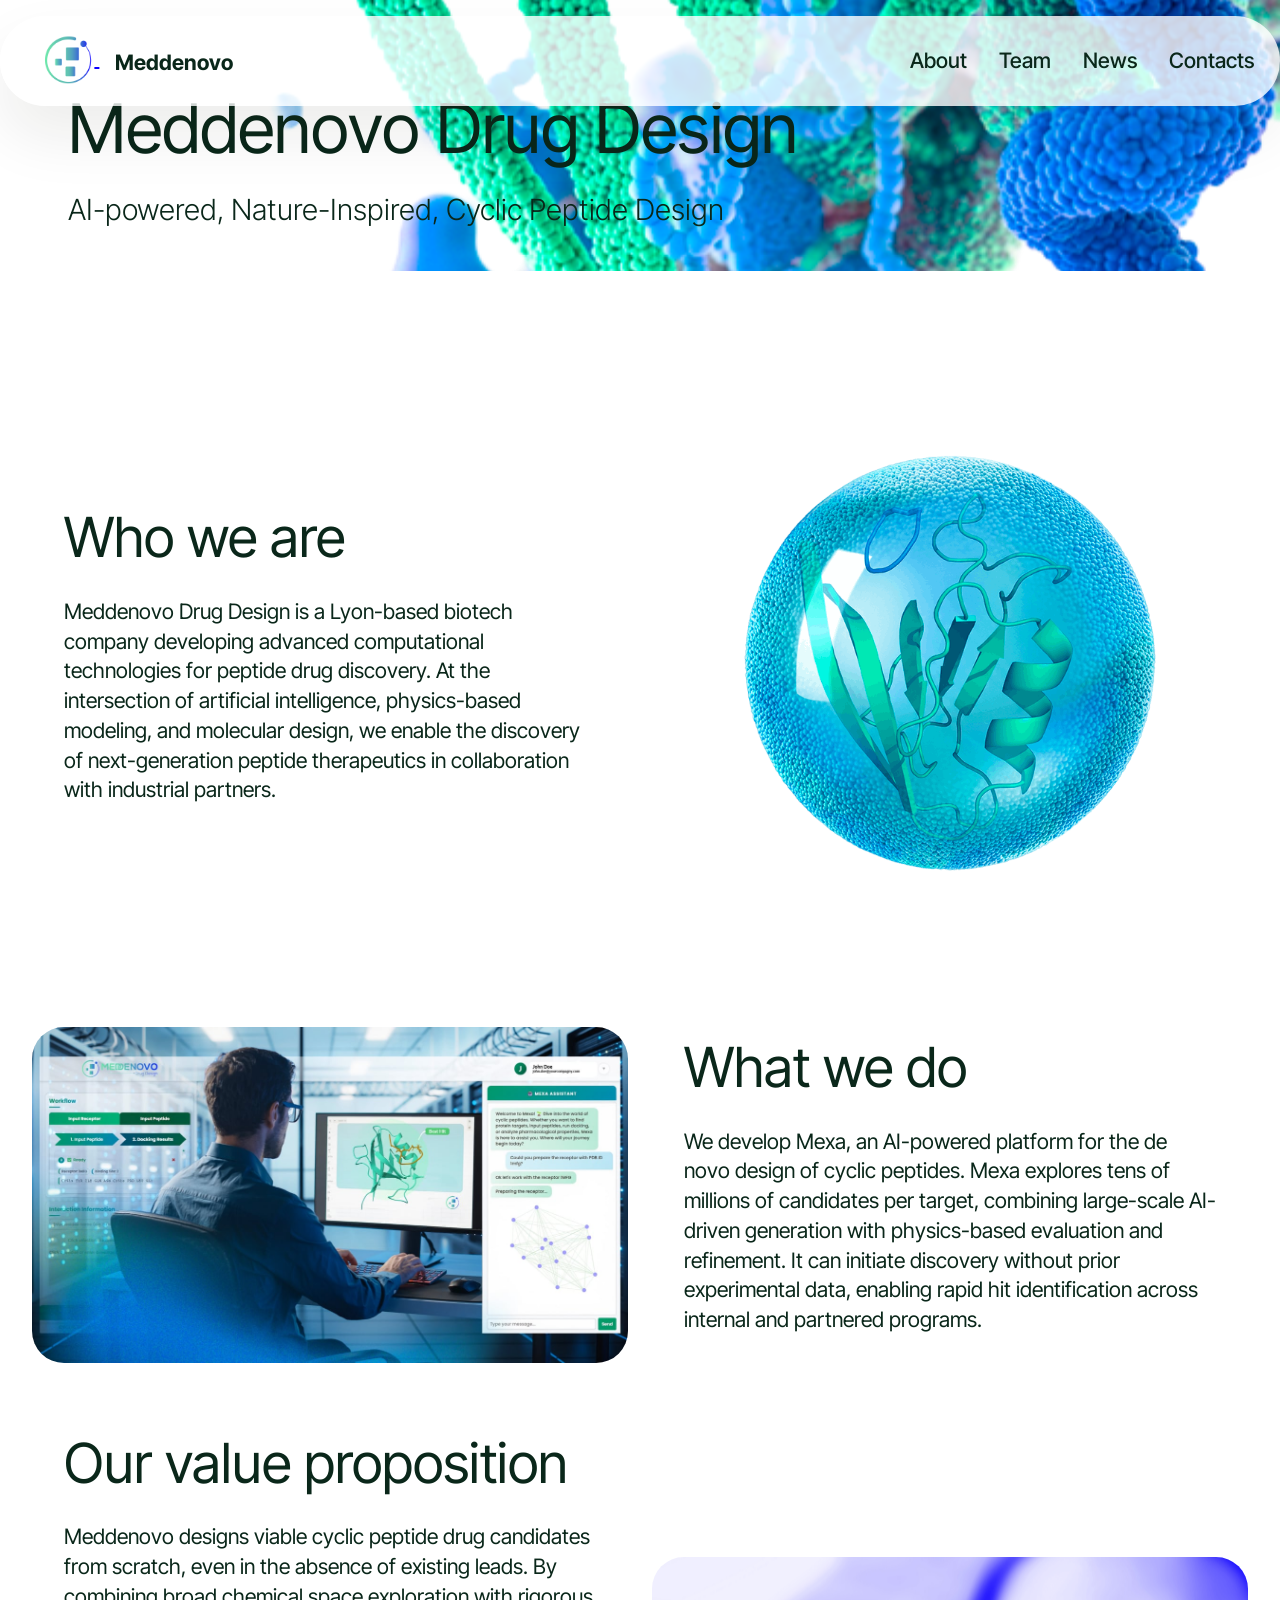
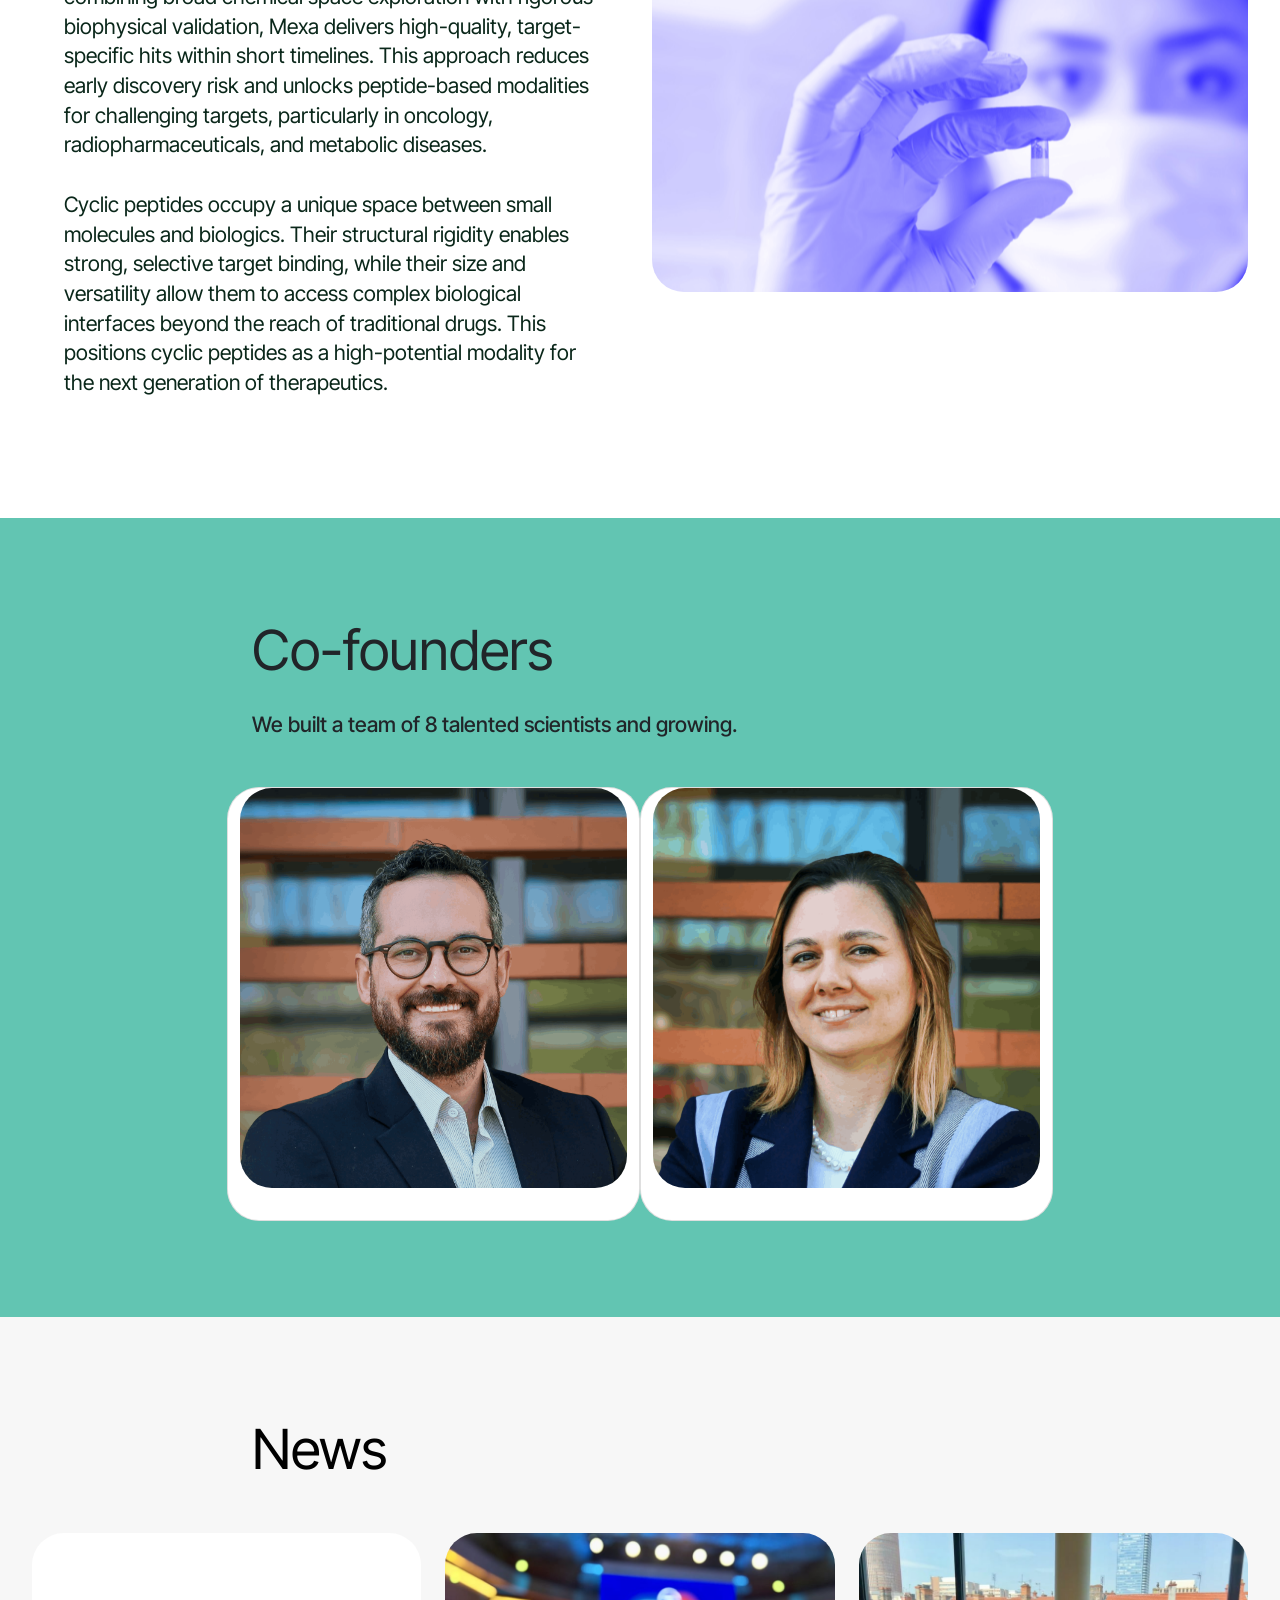
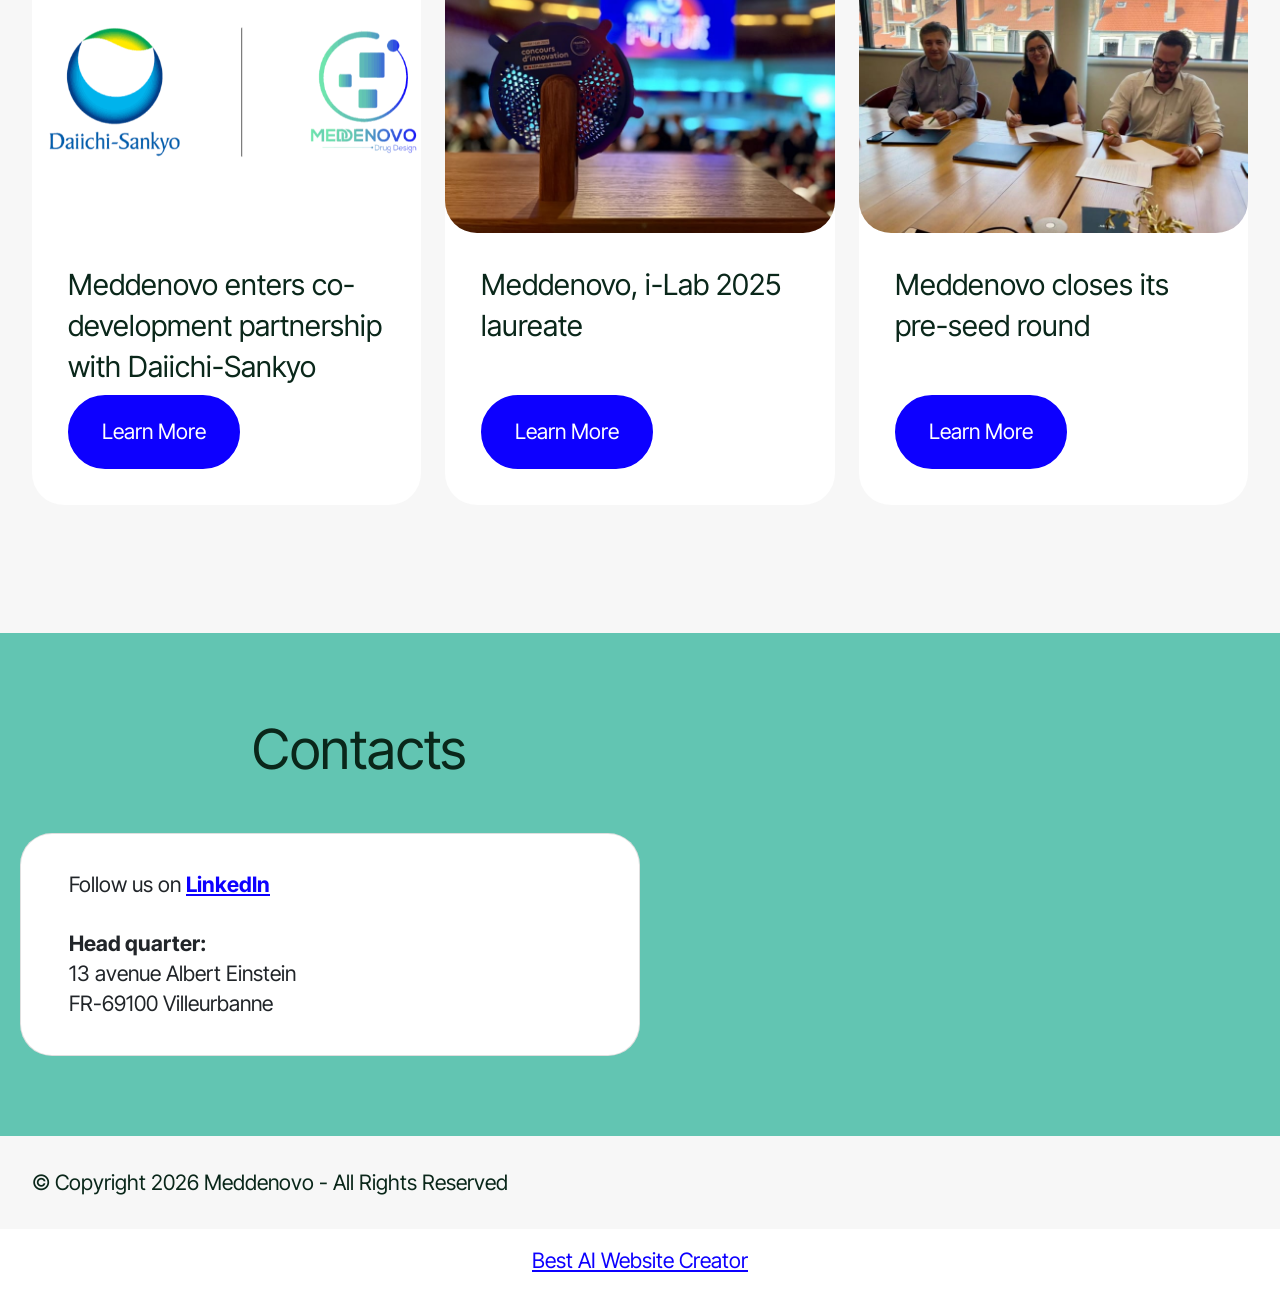
==== commit 75425dd7: "v2" ====
--- a/index.html
+++ b/index.html
@@ -19,7 +19,7 @@
   <link rel="stylesheet" href="assets/theme/css/style.css">
   <link rel="preload" href="https://fonts.googleapis.com/css2?family=Inter+Tight:wght@400;700&display=swap&display=swap" as="style" onload="this.onload=null;this.rel='stylesheet'">
   <noscript><link rel="stylesheet" href="https://fonts.googleapis.com/css2?family=Inter+Tight:wght@400;700&display=swap&display=swap"></noscript>
-  <link rel="preload" as="style" href="assets/mobirise/css/mbr-additional.css?v=tlLfEN"><link rel="stylesheet" href="assets/mobirise/css/mbr-additional.css?v=tlLfEN" type="text/css">
+  <link rel="preload" as="style" href="assets/mobirise/css/mbr-additional.css?v=rN9zpw"><link rel="stylesheet" href="assets/mobirise/css/mbr-additional.css?v=rN9zpw" type="text/css">
 
   
   
@@ -34,11 +34,11 @@
 		<div class="container">
 			<div class="navbar-brand">
 				<span class="navbar-logo">
-					<a href="https://mobiri.se">
-						<img src="assets/images/icon-gardient-1.png" alt="Mobirise Website Builder" style="height: 3.3rem;">
+					<a href="index.html#header18-1">
+						<img src="assets/images/icon-gardient-1.png" alt="Meddenovo" style="height: 3.3rem;">
 					</a>
 				</span>
-				<span class="navbar-caption-wrap"><a class="navbar-caption text-success display-4" href="https://mobiri.se">Meddenovo</a></span>
+				<span class="navbar-caption-wrap"><a class="navbar-caption text-success text-primary display-4" href="index.html#header18-1">Meddenovo</a></span>
 			</div>
 			<button class="navbar-toggler" type="button" data-toggle="collapse" data-bs-toggle="collapse" data-target="#navbarSupportedContent" data-bs-target="#navbarSupportedContent" aria-controls="navbarNavAltMarkup" aria-expanded="false" aria-label="Toggle navigation">
 				<div class="hamburger">
@@ -49,14 +49,14 @@
 				</div>
 			</button>
 			<div class="collapse navbar-collapse" id="navbarSupportedContent">
-				<ul class="navbar-nav nav-dropdown nav-right" data-app-modern-menu="true"><li class="nav-item">
-						<a class="nav-link link text-success display-4" href="https://mobiri.se">About</a>
+				<ul class="navbar-nav nav-dropdown nav-right" data-app-modern-menu="true"><li class="nav-item"><a class="nav-link link text-success text-primary display-4" href="index.html#features038-6">About</a></li>
+					<li class="nav-item">
+						<a class="nav-link link text-success text-primary display-4" href="index.html#clients01-7">Team</a>
+					</li><li class="nav-item">
+						<a class="nav-link link text-success text-primary display-4" href="index.html#features04-5" aria-expanded="false">News</a>
 					</li>
 					<li class="nav-item">
-						<a class="nav-link link text-success display-4" href="https://mobiri.se" aria-expanded="false">Services</a>
-					</li>
-					<li class="nav-item">
-						<a class="nav-link link text-success display-4" href="https://mobiri.se">Contacts</a>
+						<a class="nav-link link text-success text-primary display-4" href="index.html#contacts02-a">Contacts</a>
 					</li></ul>
 				
 				
@@ -75,7 +75,7 @@
         <h1 class="mbr-section-title mbr-fonts-style mbr-white mb-4 display-1">
           <strong><br>Meddenovo Drug Design</strong></h1>
         
-        <p class="mbr-fonts-style mbr-text mbr-white mb-4 display-5">AI-powered, Nature inspired, Cyclic Peptide Design</p><p></p><p></p>
+        <p class="mbr-fonts-style mbr-text mbr-white mb-4 display-5">AI-powered, Nature-Inspired, Cyclic Peptide Design</p><p></p><p></p>
         
       </div>
     </div>
@@ -94,8 +94,8 @@
                 <div class="text-wrapper align-left">
                     <h1 class="mbr-section-title mbr-fonts-style mb-4 display-2"><strong>Who we are</strong></h1>
                     <p class="mbr-text align-left mbr-fonts-style mb-4 display-7">
-                        Meddenovo Drug Design is a biotech company based in Lyon, France, developing advanced computational technologies for peptide drug discovery. We work at the intersection of artificial intelligence, physics-based modeling, and molecular design to support the discovery of next-generation peptide therapeutics in collaboration with industrial partners.</p>
-                    <div class="mbr-section-btn align-left mt-3"><a class="btn btn-primary display-7" href="https://mobiri.se">Get started</a></div>
+                        Meddenovo Drug Design is a Lyon-based biotech company developing advanced computational technologies for peptide drug discovery. At the intersection of artificial intelligence, physics-based modeling, and molecular design, we enable the discovery of next-generation peptide therapeutics in collaboration with industrial partners.</p>
+                    
                 </div>
             </div>
             <div class="col-12 col-md-12 col-lg-6 image-wrapper">
@@ -108,9 +108,9 @@
                 <div class="text-wrapper align-left">
                     <h1 class="mbr-section-title mbr-fonts-style mb-4 display-2"><strong>What we do</strong></h1>
                     <p class="mbr-text align-left mbr-fonts-style mb-4 display-7">
-                        We develop Mexa, an AI-powered computational platform specialized in the de novo design of cyclic peptides. Mexa explores tens of millions of peptide candidates per target, combining large-scale AI-driven generation with physics-based evaluation and refinement. The platform can initiate discovery without requiring experimental input, enabling rapid hit identification across internal and partnered drug discovery programs.
+                        We develop Mexa, an AI-powered platform for the de novo design of cyclic peptides. Mexa explores tens of millions of candidates per target, combining large-scale AI-driven generation with physics-based evaluation and refinement. It can initiate discovery without prior experimental data, enabling rapid hit identification across internal and partnered programs.
                     </p>
-                    <div class="mbr-section-btn align-left mt-3"><a class="btn btn-primary display-7" href="https://mobiri.se">Get started</a></div>
+                    
                 </div>
             </div>
             <div class="col-12 col-md-12 col-lg-6 image-wrapper">
@@ -121,9 +121,8 @@
             <div class="col-12 col-md-12 col-lg">
                 <div class="text-wrapper align-left">
                     <h1 class="mbr-section-title mbr-fonts-style mb-4 display-2"><strong>Our value proposition&nbsp;</strong></h1>
-                    <p class="mbr-text align-left mbr-fonts-style mb-4 display-7">Meddenovo designs viable cyclic peptide drug candidates when no lead molecule exists. By uniting broad chemical space exploration with rigorous biophysical validation, Mexa delivers high-quality, target-specific hits within short timelines. This approach reduces early discovery risk and opens access to peptide-based modalities for challenging targets, particularly in oncology, radiopharmaceuticals, and metabolic diseases.
-<br>Cyclic peptides occupy a unique space between small molecules and biologics. Their structural rigidity enables strong and selective target binding, while their size and versatility allow them to access challenging biological interfaces beyond the reach of traditional drugs. This combination positions cyclic peptides as a high-potential modality for the next generation of therapeutics.&nbsp;<br></p>
-                    <div class="mbr-section-btn align-left mt-3"><a class="btn btn-primary display-7" href="https://mobiri.se">Get started</a></div>
+                    <p class="mbr-text align-left mbr-fonts-style mb-4 display-7">Meddenovo designs viable cyclic peptide drug candidates from scratch, even in the absence of existing leads. By combining broad chemical space exploration with rigorous biophysical validation, Mexa delivers high-quality, target-specific hits within short timelines. This approach reduces early discovery risk and unlocks peptide-based modalities for challenging targets, particularly in oncology, radiopharmaceuticals, and metabolic diseases.<br><br>Cyclic peptides occupy a unique space between small molecules and biologics. Their structural rigidity enables strong, selective target binding, while their size and versatility allow them to access complex biological interfaces beyond the reach of traditional drugs. This positions cyclic peptides as a high-potential modality for the next generation of therapeutics.<br></p>
+                    
                 </div>
             </div>
             <div class="col-12 col-md-12 col-lg-6 image-wrapper">
@@ -131,6 +130,43 @@
             </div>
         </div>
     </div>
+</section>
+
+<section data-bs-version="5.1" class="clients1 cid-veMQFLl7yp" id="clients01-7">
+  
+
+  
+  
+  <div class="container-fluid">
+    <div class="row justify-content-center mb-5">
+      <div class="col-12 content-head">
+        <h3 class="mbr-section-title mbr-fonts-style align-center mb-0 display-2">
+          <strong>Co-founders</strong></h3>
+        <h4 class="mbr-section-subtitle mbr-fonts-style align-center mt-4 mb-0 display-7">We built a team of 8 talented scientists and growing.</h4>
+      </div>
+    </div>
+    <div class="row justify-content-center">
+      <div class="col-sm-6 card col-lg-4">
+        <div class="card-wrap card1">
+          <div class="content-wrap">
+            <div class="mbr-section-btn card-btn align-center"><a class="btn btn-secondary display-7" href="https://www.linkedin.com/in/antoine-marion-b466844b/" target="_blank"><span class="socicon socicon-linkedin mbr-iconfont mbr-iconfont-btn"></span>Dr Antoine MARION</a></div>
+          </div>
+        </div>
+      </div>
+
+      <div class="col-sm-6 card col-lg-4">
+        <div class="card-wrap card2">
+          <div class="content-wrap">
+            <div class="mbr-section-btn card-btn align-center"><a class="btn btn-secondary display-7" href="https://www.linkedin.com/in/ilke-ugur-marion-a34664a5/" target="_blank"><span class="socicon socicon-linkedin mbr-iconfont mbr-iconfont-btn"></span>Dr Ilke UGUR MARION</a></div>
+          </div>
+        </div>
+      </div>
+
+      
+
+      
+    </div>
+  </div>
 </section>
 
 <section data-bs-version="5.1" class="features4 start cid-veLNteAkK7" id="features04-5">
@@ -155,10 +191,8 @@
 					</div>
 					<div class="item-content">
 						<h5 class="item-title mbr-fonts-style display-5"><strong>Meddenovo enters co-development partnership with Daiichi-Sankyo</strong></h5>
-						<p class="mbr-text mbr-fonts-style display-7">
-							Lorem ipsum dolor sit amet, consectetur adipiscing elit habitant turpis.
-						</p>
-						<div class="mbr-section-btn item-footer"><a href="" class="btn item-btn btn-secondary display-7">Learn More</a></div>
+						
+						<div class="mbr-section-btn item-footer"><a href="page1.html#article08-d" class="btn item-btn btn-primary display-7">Learn More</a></div>
 					</div>
 
 				</div>
@@ -171,10 +205,8 @@
 					<div class="item-content">
 						<h5 class="item-title mbr-fonts-style display-5">
 							<strong>Meddenovo, i-Lab 2025 laureate</strong></h5>
-						<p class="mbr-text mbr-fonts-style display-7">
-							Lorem ipsum dolor sit amet, consectetur adipiscing elit habitant turpis .
-						</p>
-						<div class="mbr-section-btn item-footer"><a href="" class="btn item-btn btn-secondary display-7">Learn More</a></div>
+						
+						<div class="mbr-section-btn item-footer"><a href="page2.html#article08-g" class="btn item-btn btn-primary display-7">Learn More</a></div>
 					</div>
 				</div>
 			</div>
@@ -186,10 +218,8 @@
 					<div class="item-content">
 						<h5 class="item-title mbr-fonts-style display-5">
 							<strong>Meddenovo closes its pre-seed round</strong></h5>
-						<p class="mbr-text mbr-fonts-style display-7">
-							Lorem ipsum dolor sit amet, consectetur adipiscing elit habitant turpis .<br>
-						</p>
-						<div class="mbr-section-btn item-footer"><a href="" class="btn item-btn btn-secondary display-7">Learn More</a></div>
+						
+						<div class="mbr-section-btn item-footer"><a href="page3.html#article08-j" class="btn item-btn btn-primary display-7">Learn More</a></div>
 					</div>
 				</div>
 			</div>
@@ -197,68 +227,57 @@
 	</div>
 </section>
 
-<section data-bs-version="5.1" class="footer3 cid-veJpNJQG3E" once="footers" id="footer03-3">
-
-        
-
-    
-
+<section data-bs-version="5.1" class="contacts02 map1 cid-veMUGOAXTx" id="contacts02-a">
+
+    
+
+    
     <div class="container">
-        <div class="row">
-            <div class="row-links">
-                <ul class="header-menu">
-                  
-                  
-                  
-                  
-                <li class="header-menu-item mbr-fonts-style display-5">
-                    <a href="#" class="text-info">Shop</a>
-                  </li><li class="header-menu-item mbr-fonts-style display-5">
-                    <a href="#" class="text-info">Collections</a>
-                  </li><li class="header-menu-item mbr-fonts-style display-5">
-                    <a href="#" class="text-info">About</a>
-                  </li><li class="header-menu-item mbr-fonts-style display-5">
-                    <a href="#" class="text-info">Press</a>
-                  </li></ul>
-              </div>
-
-            <div class="col-12 mt-4">
-                <div class="social-row">
-                    <div class="soc-item">
-                        <a href="https://mobiri.se/" target="_blank">
-                            <span class="mbr-iconfont socicon socicon-facebook display-7"></span>
-                        </a>
+        <div class="row justify-content-center">
+            <div class="col-12 content-head">
+                <div class="mbr-section-head mb-5">
+                    <h3 class="mbr-section-title mbr-fonts-style align-center mb-0 display-2">
+                        <strong>Contacts</strong>
+                    </h3>
+                    
+                </div>
+            </div>
+        </div>
+        <div class="row justify-content-center">
+            <div class="card col-12 col-md-12 col-lg-6">
+                <div class="card-wrapper">
+                    <div class="text-wrapper">
+                        
+                        <ul class="list mbr-fonts-style display-7">
+                            <li class="mbr-text item-wrap">Follow us on <a href="https://www.linkedin.com/company/meddenovo-drug-design/posts/?feedView=all" class="text-primary" target="_blank"><strong>LinkedIn</strong></a></li>
+                            <li class="mbr-text item-wrap"><br></li><li class="mbr-text item-wrap"><strong>Head quarter: </strong></li><li class="mbr-text item-wrap">13 avenue Albert Einstein</li><li class="mbr-text item-wrap">FR-69100 Villeurbanne</li>
+                        </ul>
                     </div>
-                    <div class="soc-item">
-                        <a href="https://mobiri.se/" target="_blank">
-                            <span class="mbr-iconfont socicon-twitter socicon"></span>
-                        </a>
-                    </div>
-                    <div class="soc-item">
-                        <a href="https://mobiri.se/" target="_blank">
-                            <span class="mbr-iconfont socicon-instagram socicon"></span>
-                        </a>
-                    </div>
-                    <div class="soc-item">
-                        <a href="https://mobiri.se/" target="_blank">
-                            <span class="mbr-iconfont socicon socicon-linkedin"></span>
-                        </a>
-                    </div>
-                    <div class="soc-item">
-                        <a href="https://mobiri.se/" target="_blank">
-                            <span class="mbr-iconfont socicon socicon-twitch"></span>
-                        </a>
-                    </div>
-                </div>
-            </div>
-            <div class="col-12 mt-5">
-                <p class="mbr-fonts-style copyright display-7">
+                </div>
+            </div>
+            <div class="map-wrapper col-md-12 col-lg-6">
+                <div class="google-map"><iframe frameborder="0" style="border:0" src="https://www.google.com/maps/embed?pb=!1m18!1m12!1m3!1d2782.423685507029!2d4.877299712419406!3d45.78273897096031!2m3!1f0!2f0!3f0!3m2!1i1024!2i768!4f13.1!3m3!1m2!1s0x47f4c01f3cd41157%3A0x85b6714e5bb4be38!2sMeddenovo!5e0!3m2!1sen!2sfr!4v1774356870701!5m2!1sen!2sfr" allowfullscreen=""></iframe></div>
+            </div>
+        </div>
+    </div>
+</section>
+
+<section data-bs-version="5.1" class="footer4 cid-veMUhBMf3n" once="footers" id="footer04-9">
+
+    
+
+    
+
+    <div class="container">
+        <div class="media-container-row align-center mbr-white">
+            <div class="col-12">
+                <p class="mbr-text mb-0 mbr-fonts-style display-7">
                     © Copyright 2026 Meddenovo - All Rights Reserved
                 </p>
             </div>
         </div>
     </div>
-</section><section class="display-7" style="padding: 0;align-items: center;justify-content: center;flex-wrap: wrap;    align-content: center;display: flex;position: relative;height: 4rem;"><a href="https://mobiri.se/" style="flex: 1 1;height: 4rem;position: absolute;width: 100%;z-index: 1;"><img alt="" style="height: 4rem;" src="[data-uri]"></a><p style="margin: 0;text-align: center;" class="display-7">&#8204;</p><a style="z-index:1" href="https://mobirise.com"> Website Software</a></section><script src="assets/bootstrap/js/bootstrap.bundle.min.js"></script>  <script src="assets/parallax/jarallax.js"></script>  <script src="assets/smoothscroll/smooth-scroll.js"></script>  <script src="assets/ytplayer/index.js"></script>  <script src="assets/dropdown/js/navbar-dropdown.js"></script>  <script src="assets/theme/js/script.js"></script>  
+</section><section class="display-7" style="padding: 0;align-items: center;justify-content: center;flex-wrap: wrap;    align-content: center;display: flex;position: relative;height: 4rem;"><a href="https://mobiri.se/" style="flex: 1 1;height: 4rem;position: absolute;width: 100%;z-index: 1;"><img alt="" style="height: 4rem;" src="[data-uri]"></a><p style="margin: 0;text-align: center;" class="display-7">&#8204;</p><a style="z-index:1" href="https://mobirise.com/builder/ai-website-creator.html">Best AI Website Creator</a></section><script src="assets/bootstrap/js/bootstrap.bundle.min.js"></script>  <script src="assets/parallax/jarallax.js"></script>  <script src="assets/smoothscroll/smooth-scroll.js"></script>  <script src="assets/ytplayer/index.js"></script>  <script src="assets/dropdown/js/navbar-dropdown.js"></script>  <script src="assets/theme/js/script.js"></script>  
   
   
 </body>
--- a/assets/mobirise/css/mbr-additional.css
+++ b/assets/mobirise/css/mbr-additional.css
@@ -1457,6 +1457,130 @@
   width: 100%;
   height: 100%;
 }
+.cid-veMQFLl7yp {
+  padding-top: 6rem;
+  padding-bottom: 6rem;
+  background: #62c5b2;
+}
+.cid-veMQFLl7yp .mbr-fallback-image.disabled {
+  display: none;
+}
+.cid-veMQFLl7yp .mbr-fallback-image {
+  display: block;
+  background-size: cover;
+  background-position: center center;
+  width: 100%;
+  height: 100%;
+  position: absolute;
+  top: 0;
+}
+.cid-veMQFLl7yp .mbr-section-btn {
+  opacity: 0;
+  transition-delay: 0.1s;
+  z-index: 1;
+  position: relative;
+  margin: auto;
+}
+.cid-veMQFLl7yp .content-head {
+  max-width: 800px;
+}
+.cid-veMQFLl7yp .card1 {
+  background-image: url("../../../assets/images/antoine-img-9543-edited-1-2000x2277.png");
+  background-size: cover;
+  background-position: center center;
+}
+.cid-veMQFLl7yp .card1:before {
+  background: #78ffa8;
+}
+.cid-veMQFLl7yp .card2 {
+  background-image: url("../../../assets/images/ilke-img-9505-edited-2000x1921.png");
+  background-size: cover;
+  background-position: center center;
+}
+.cid-veMQFLl7yp .card2:before {
+  background: #78ffa8;
+}
+.cid-veMQFLl7yp .card3 {
+  background-image: url("../../../assets/images/team3.jpg");
+  background-size: cover;
+  background-position: center center;
+}
+.cid-veMQFLl7yp .card3:before {
+  background: #ffea64;
+}
+.cid-veMQFLl7yp .card4 {
+  background-image: url("../../../assets/images/team4.jpg");
+  background-size: cover;
+  background-position: center center;
+}
+.cid-veMQFLl7yp .card4:before {
+  background: #9fe870;
+}
+.cid-veMQFLl7yp .content-wrap {
+  margin: auto;
+  display: flex;
+  height: 100%;
+}
+.cid-veMQFLl7yp .card-wrap {
+  border-radius: inherit;
+  height: 400px;
+  position: relative;
+  transition: all 0.3s;
+  margin-bottom: 2rem;
+}
+@media (max-width: 767px) {
+  .cid-veMQFLl7yp .card-wrap {
+    margin-bottom: 1rem;
+  }
+}
+.cid-veMQFLl7yp .card-wrap:before {
+  content: "";
+  position: absolute;
+  border-radius: inherit;
+  left: 0;
+  top: 0;
+  width: 100%;
+  height: 100%;
+  z-index: 1;
+  transition-delay: 0.1s;
+  opacity: 0;
+}
+.cid-veMQFLl7yp .card {
+  transition: transform 0.6s;
+}
+.cid-veMQFLl7yp .card:hover .card-wrap,
+.cid-veMQFLl7yp .card:focus-within .card-wrap {
+  transform: rotateY(180deg);
+}
+.cid-veMQFLl7yp .card:hover .card-wrap:before,
+.cid-veMQFLl7yp .card:focus-within .card-wrap:before {
+  opacity: 1;
+}
+.cid-veMQFLl7yp .card:hover .mbr-section-btn,
+.cid-veMQFLl7yp .card:focus-within .mbr-section-btn {
+  opacity: 1;
+  transform: rotateY(180deg);
+}
+@media (max-width: 767px) {
+  .cid-veMQFLl7yp .card:hover .card-wrap {
+    transform: none;
+  }
+  .cid-veMQFLl7yp .card:hover .card-wrap:before {
+    opacity: 0.8;
+  }
+  .cid-veMQFLl7yp .card-wrap:before {
+    opacity: 0.8;
+  }
+  .cid-veMQFLl7yp .card-wrap:hover {
+    transform: none;
+  }
+  .cid-veMQFLl7yp .card-wrap:hover .mbr-section-btn {
+    transform: none;
+  }
+  .cid-veMQFLl7yp .mbr-section-btn {
+    opacity: 1;
+  }
+}
 .cid-veLNteAkK7 {
   padding-top: 6rem;
   padding-bottom: 6rem;
@@ -1529,59 +1653,1948 @@
 .cid-veLNteAkK7 .content-head {
   max-width: 800px;
 }
-.cid-veJpNJQG3E {
-  padding-top: 6rem;
-  padding-bottom: 6rem;
+.cid-veMUGOAXTx {
+  padding-top: 5rem;
+  padding-bottom: 5rem;
+  background: #62c5b2;
+}
+.cid-veMUGOAXTx .mbr-fallback-image.disabled {
+  display: none;
+}
+.cid-veMUGOAXTx .mbr-fallback-image {
+  display: block;
+  background-size: cover;
+  background-position: center center;
+  width: 100%;
+  height: 100%;
+  position: absolute;
+  top: 0;
+}
+@media (max-width: 992px) {
+  .cid-veMUGOAXTx .row .map-wrapper {
+    margin-top: 2rem;
+  }
+}
+@media (max-width: 767px) {
+  .cid-veMUGOAXTx .row .map-wrapper {
+    margin-top: 1rem;
+  }
+}
+.cid-veMUGOAXTx .google-map {
+  height: 100%;
+  position: relative;
+}
+.cid-veMUGOAXTx .google-map iframe {
+  height: 100%;
+  width: 100%;
+}
+@media (max-width: 992px) {
+  .cid-veMUGOAXTx .google-map iframe {
+    min-height: 350px;
+  }
+}
+.cid-veMUGOAXTx .google-map [data-state-details] {
+  color: #6b6763;
+  height: 1.5em;
+  margin-top: -0.75em;
+  padding-left: 1.25rem;
+  padding-right: 1.25rem;
+  position: absolute;
+  text-align: center;
+  top: 50%;
+  width: 100%;
+}
+.cid-veMUGOAXTx .google-map[data-state] {
+  background: #e9e5dc;
+}
+.cid-veMUGOAXTx .google-map[data-state="loading"] [data-state-details] {
+  display: none;
+}
+.cid-veMUGOAXTx .card-wrapper {
+  padding: 2.25rem;
+  background: #ffffff;
+}
+@media (min-width: 992px) and (max-width: 1200px) {
+  .cid-veMUGOAXTx .card-wrapper {
+    padding: 1.5rem;
+  }
+}
+@media (max-width: 767px) {
+  .cid-veMUGOAXTx .card-wrapper {
+    padding: 2rem 1.5rem;
+  }
+}
+.cid-veMUGOAXTx ul {
+  list-style-type: none;
+  padding: 0;
+  margin: 0;
+}
+.cid-veMUGOAXTx .content-head {
+  max-width: 800px;
+}
+.cid-veMUGOAXTx .mbr-section-title {
+  color: #0a271a;
+}
+.cid-veMUGOAXTx .cardTitle {
+  color: #0a271a;
+}
+.cid-veMUhBMf3n {
+  padding-top: 2rem;
+  padding-bottom: 2rem;
+  background-color: #f7f7f7;
+  overflow: hidden;
+}
+.cid-veMUhBMf3n .media-container-row .mbr-text {
+  color: #0a271a;
+}
+.cid-veN5mOIoYi {
+  padding-top: 5rem;
+  padding-bottom: 5rem;
   background-color: #0a271a;
 }
-.cid-veJpNJQG3E .social-row {
+.cid-veN5mOIoYi .mbr-fallback-image.disabled {
+  display: none;
+}
+.cid-veN5mOIoYi .mbr-fallback-image {
+  display: block;
+  background-size: cover;
+  background-position: center center;
+  width: 100%;
+  height: 100%;
+  position: absolute;
+  top: 0;
+}
+@media (max-width: 767px) {
+  .cid-veN5mOIoYi .card-content-text {
+    padding: 0 1.5rem 1.5rem 1.5rem;
+  }
+}
+@media (min-width: 768px) {
+  .cid-veN5mOIoYi .card-content-text {
+    padding: 0 2.25rem 2.25rem 2.25rem;
+  }
+}
+@media (min-width: 992px) {
+  .cid-veN5mOIoYi .card-content-text {
+    padding: 1rem 4rem 4rem 4rem;
+  }
+}
+.cid-veN5mOIoYi .card-wrapper {
+  background: #ffffff;
+}
+.cid-veN5mOIoYi .mbr-text,
+.cid-veN5mOIoYi .mbr-section-btn {
+  color: #0a271a;
+  text-align: left;
+}
+.cid-veN5mOIoYi .card-title,
+.cid-veN5mOIoYi .card-box {
+  text-align: left;
+  color: #0a271a;
+}
+.cid-veN5mOIoYi .image-wrapper img {
+  width: 100%;
+}
+.cid-veJpjF91eW {
+  z-index: 1000;
+  width: 100%;
+  position: relative;
+}
+.cid-veJpjF91eW .dropdown-item:before {
+  font-family: Moririse2 !important;
+  content: "\e966";
+  display: inline-block;
+  width: 0;
+  position: absolute;
+  left: 1rem;
+  top: 0.5rem;
+  margin-right: 0.5rem;
+  line-height: 1;
+  font-size: inherit;
+  vertical-align: middle;
+  text-align: center;
+  overflow: hidden;
+  transform: scale(0, 1);
+  transition: all 0.25s ease-in-out;
+}
+@media (max-width: 767px) {
+  .cid-veJpjF91eW .navbar-toggler {
+    transform: scale(0.8);
+  }
+}
+.cid-veJpjF91eW .navbar-brand {
+  flex-shrink: 0;
+  align-items: center;
+  margin-right: 0;
+  padding: 10px 0;
+  transition: all 0.3s;
+  word-break: break-word;
+  z-index: 1;
+}
+.cid-veJpjF91eW .navbar-brand img {
+  max-width: 100%;
+  max-height: 100%;
+  border-radius: 0px !important;
+}
+.cid-veJpjF91eW .navbar-brand .navbar-caption {
+  line-height: inherit !important;
+}
+.cid-veJpjF91eW .navbar-brand .navbar-logo a {
+  outline: none;
+}
+.cid-veJpjF91eW .navbar-nav {
+  margin: auto;
+  margin-left: 0;
+  margin-left: auto;
+  margin-right: 0;
+}
+.cid-veJpjF91eW .navbar-nav .nav-item {
+  padding: 0 !important;
+  transition: .3s all !important;
+}
+.cid-veJpjF91eW .navbar-nav .nav-item .nav-link {
+  padding: 16px !important;
+  margin: 0 !important;
+  border-radius: 1rem !important;
+  transition: .3s all !important;
+}
+.cid-veJpjF91eW .navbar-nav .nav-item .nav-link:hover {
+  background-color: rgba(27, 31, 10, 0.06);
+}
+.cid-veJpjF91eW .navbar-nav .open .nav-link::after {
+  transform: rotate(180deg);
+}
+@media (min-width: 992px) {
+  .cid-veJpjF91eW .navbar-nav .open .nav-link::before {
+    content: "";
+    width: 100%;
+    height: 20px;
+    top: 100%;
+    background: transparent;
+    position: absolute;
+  }
+}
+.cid-veJpjF91eW .navbar-nav .dropdown-item {
+  padding: 12px !important;
+  border-radius: 0.5rem !important;
+  margin: 0 8px !important;
+  transition: .3s all !important;
+}
+.cid-veJpjF91eW .navbar-nav .dropdown-item:hover {
+  background-color: rgba(27, 31, 10, 0.06);
+}
+@media (min-width: 992px) {
+  .cid-veJpjF91eW .navbar-nav {
+    padding-left: 1.5rem;
+  }
+}
+.cid-veJpjF91eW .nav-link {
+  width: fit-content;
+  position: relative;
+}
+.cid-veJpjF91eW .navbar-logo {
+  padding-left: 2rem;
+  margin: 0 !important;
+}
+@media (max-width: 767px) {
+  .cid-veJpjF91eW .navbar-logo {
+    padding-left: 1rem;
+  }
+}
+.cid-veJpjF91eW .navbar-caption {
+  padding-left: 1rem;
+  padding-right: .5rem;
+}
+@media (max-width: 767px) {
+  .cid-veJpjF91eW .nav-dropdown {
+    padding-bottom: 0.5rem;
+  }
+}
+.cid-veJpjF91eW .nav-dropdown .link.dropdown-toggle::after {
+  margin-left: 0.5rem;
+  margin-top: 0.2rem;
+  transition: .3s all;
+}
+.cid-veJpjF91eW .container {
   display: flex;
+  height: 90px;
+  padding: 0.5rem 0.6rem;
+  flex-wrap: nowrap;
+  background: rgba(255, 255, 255, 0.8) !important;
+  left: 0;
+  right: 0;
+  -webkit-box-pack: justify;
+  -ms-flex-pack: justify;
+  justify-content: flex-end;
+  -webkit-box-align: center;
+  -webkit-align-items: center;
+  -ms-flex-align: center;
+  align-items: center;
+  border-radius: 100vw;
+  margin-top: 1rem;
+  background-color: #ffffff;
+  box-shadow: 0 30px 60px 0 rgba(27, 31, 10, 0.08);
+}
+@media (max-width: 992px) {
+  .cid-veJpjF91eW .container {
+    padding-right: 2rem;
+  }
+}
+@media (max-width: 767px) {
+  .cid-veJpjF91eW .container {
+    width: 95%;
+    height: 56px !important;
+    padding-right: 1rem;
+    margin-top: 0rem;
+  }
+}
+.cid-veJpjF91eW .iconfont-wrapper {
+  color: #000000 !important;
+  font-size: 1.5rem;
+  padding-right: 0.5rem;
+}
+.cid-veJpjF91eW .dropdown-menu {
+  flex-wrap: wrap;
+  flex-direction: column;
+  max-width: 100%;
+  padding: 12px 4px !important;
+  border-radius: 1.5rem;
+  transition: .3s all !important;
+  min-width: auto;
+  background: #ffffff;
+  background: rgba(255, 255, 255, 0.8) !important;
+}
+.cid-veJpjF91eW .nav-item:focus,
+.cid-veJpjF91eW .nav-link:focus {
+  outline: none;
+}
+.cid-veJpjF91eW .dropdown .dropdown-menu .dropdown-item {
+  width: auto;
+  transition: all 0.25s ease-in-out;
+}
+.cid-veJpjF91eW .dropdown .dropdown-menu .dropdown-item::after {
+  right: 0.5rem;
+}
+.cid-veJpjF91eW .dropdown .dropdown-menu .dropdown-item .mbr-iconfont {
+  margin-right: 0.5rem;
+  vertical-align: sub;
+}
+.cid-veJpjF91eW .dropdown .dropdown-menu .dropdown-item .mbr-iconfont:before {
+  display: inline-block;
+  transform: scale(1, 1);
+  transition: all 0.25s ease-in-out;
+}
+.cid-veJpjF91eW .collapsed .dropdown-menu .dropdown-item:before {
+  display: none;
+}
+.cid-veJpjF91eW .collapsed .dropdown .dropdown-menu .dropdown-item {
+  padding: 0.235em 1.5em 0.235em 1.5em !important;
+  transition: none;
+  margin: 0 !important;
+}
+.cid-veJpjF91eW .navbar {
+  min-height: 90px;
+  transition: all 0.3s;
+  border-bottom: 1px solid transparent;
+  background: transparent !important;
+  padding: 0 !important;
+  border: none !important;
+  box-shadow: none !important;
+  border-radius: 0 !important;
+}
+.cid-veJpjF91eW .navbar.opened {
+  transition: all 0.3s;
+}
+.cid-veJpjF91eW .navbar .dropdown-item {
+  padding: 0.5rem 1.8rem;
+}
+.cid-veJpjF91eW .navbar .navbar-logo img {
+  width: auto;
+}
+.cid-veJpjF91eW .navbar .navbar-collapse {
+  z-index: 1;
+  justify-content: flex-end;
+}
+.cid-veJpjF91eW .navbar.collapsed {
   justify-content: center;
-  align-items: center;
+}
+.cid-veJpjF91eW .navbar.collapsed .nav-item .nav-link::before {
+  display: none;
+}
+.cid-veJpjF91eW .navbar.collapsed.opened .dropdown-menu {
+  top: 0;
+}
+@media (min-width: 992px) {
+  .cid-veJpjF91eW .navbar.collapsed.opened:not(.navbar-short) .navbar-collapse {
+    max-height: calc(98.5vh - 3.3rem);
+  }
+}
+.cid-veJpjF91eW .navbar.collapsed .dropdown-menu .dropdown-submenu {
+  left: 0 !important;
+}
+.cid-veJpjF91eW .navbar.collapsed .dropdown-menu .dropdown-item:after {
+  right: auto;
+}
+.cid-veJpjF91eW .navbar.collapsed .dropdown-menu .dropdown-toggle[data-toggle="dropdown-submenu"]:after {
+  margin-left: 0.5rem;
+  margin-top: 0.2rem;
+  border-top: 0.35em solid;
+  border-right: 0.35em solid transparent;
+  border-left: 0.35em solid transparent;
+  border-bottom: 0;
+  top: 41%;
+}
+.cid-veJpjF91eW .navbar.collapsed ul.navbar-nav li {
+  margin: auto;
+}
+.cid-veJpjF91eW .navbar.collapsed .dropdown-menu .dropdown-item {
+  padding: 0.25rem 1.5rem;
+  text-align: center;
+}
+.cid-veJpjF91eW .navbar.collapsed .icons-menu {
+  padding-left: 0;
+  padding-right: 0;
+  padding-top: 0.5rem;
+  padding-bottom: 0.5rem;
+}
+@media (max-width: 767px) {
+  .cid-veJpjF91eW .navbar {
+    min-height: 72px;
+  }
+  .cid-veJpjF91eW .navbar .navbar-logo img {
+    height: 2rem !important;
+  }
+}
+@media (max-width: 991px) {
+  .cid-veJpjF91eW .navbar .nav-item .nav-link::before {
+    display: none;
+  }
+  .cid-veJpjF91eW .navbar.opened .dropdown-menu {
+    top: 0;
+  }
+  .cid-veJpjF91eW .navbar .dropdown-menu .dropdown-submenu {
+    left: 0 !important;
+  }
+  .cid-veJpjF91eW .navbar .dropdown-menu .dropdown-item:after {
+    right: auto;
+  }
+  .cid-veJpjF91eW .navbar .dropdown-menu .dropdown-toggle[data-toggle="dropdown-submenu"]:after {
+    margin-left: 0.5rem;
+    margin-top: 0.2rem;
+    border-top: 0.35em solid;
+    border-right: 0.35em solid transparent;
+    border-left: 0.35em solid transparent;
+    border-bottom: 0;
+    top: 40%;
+  }
+  .cid-veJpjF91eW .navbar .dropdown-menu .dropdown-item {
+    padding: 0.25rem 1.5rem !important;
+    text-align: center;
+  }
+  .cid-veJpjF91eW .navbar .navbar-brand {
+    flex-shrink: initial;
+    flex-basis: auto;
+    word-break: break-word;
+    padding-right: 10px;
+  }
+  .cid-veJpjF91eW .navbar .navbar-toggler {
+    flex-basis: auto;
+  }
+  .cid-veJpjF91eW .navbar .icons-menu {
+    padding-left: 0;
+    padding-top: 0.5rem;
+    padding-bottom: 0.5rem;
+  }
+}
+.cid-veJpjF91eW .navbar.navbar-short .navbar-logo img {
+  height: 2rem;
+}
+.cid-veJpjF91eW .dropdown-item.active,
+.cid-veJpjF91eW .dropdown-item:active {
+  background-color: transparent;
+}
+.cid-veJpjF91eW .navbar-expand-lg .navbar-nav .nav-link {
+  padding: 0;
+}
+.cid-veJpjF91eW .nav-dropdown .link.dropdown-toggle {
+  margin-right: 1.667em;
+}
+.cid-veJpjF91eW .nav-dropdown .link.dropdown-toggle[aria-expanded="true"] {
+  margin-right: 0;
+  padding: 0.667em 1.667em;
+}
+.cid-veJpjF91eW .navbar.navbar-expand-lg .dropdown .dropdown-menu {
+  background: #ffffff;
+}
+.cid-veJpjF91eW .navbar.navbar-expand-lg .dropdown .dropdown-menu .dropdown-submenu {
+  margin: 0;
+  left: 105%;
+  transform: none;
+  top: -12px;
+}
+.cid-veJpjF91eW .navbar .dropdown.open > .dropdown-menu {
+  display: flex;
+}
+.cid-veJpjF91eW ul.navbar-nav {
   flex-wrap: wrap;
 }
-.cid-veJpNJQG3E .social-row .soc-item {
-  margin: 8px;
-}
-.cid-veJpNJQG3E .social-row .soc-item a:hover .mbr-iconfont,
-.cid-veJpNJQG3E .social-row .soc-item a:focus .mbr-iconfont {
-  background-color: #ffffff;
-}
-.cid-veJpNJQG3E .social-row .soc-item a .mbr-iconfont {
-  width: 72px;
-  height: 72px;
+.cid-veJpjF91eW .navbar-buttons {
+  text-align: center;
+  min-width: 140px;
+}
+@media (max-width: 992px) {
+  .cid-veJpjF91eW .navbar-buttons {
+    text-align: left;
+  }
+}
+.cid-veJpjF91eW button.navbar-toggler {
+  outline: none;
+  width: 31px;
+  height: 20px;
+  cursor: pointer;
+  transition: all 0.2s;
+  position: relative;
+  align-self: center;
+}
+.cid-veJpjF91eW button.navbar-toggler .hamburger span {
+  position: absolute;
+  right: 0;
+  width: 30px;
+  height: 2px;
+  border-right: 5px;
+  background-color: #000000;
+}
+.cid-veJpjF91eW button.navbar-toggler .hamburger span:nth-child(1) {
+  top: 0;
+  transition: all 0.2s;
+}
+.cid-veJpjF91eW button.navbar-toggler .hamburger span:nth-child(2) {
+  top: 8px;
+  transition: all 0.15s;
+}
+.cid-veJpjF91eW button.navbar-toggler .hamburger span:nth-child(3) {
+  top: 8px;
+  transition: all 0.15s;
+}
+.cid-veJpjF91eW button.navbar-toggler .hamburger span:nth-child(4) {
+  top: 16px;
+  transition: all 0.2s;
+}
+.cid-veJpjF91eW nav.opened .hamburger span:nth-child(1) {
+  top: 8px;
+  width: 0;
+  opacity: 0;
+  right: 50%;
+  transition: all 0.2s;
+}
+.cid-veJpjF91eW nav.opened .hamburger span:nth-child(2) {
+  transform: rotate(45deg);
+  transition: all 0.25s;
+}
+.cid-veJpjF91eW nav.opened .hamburger span:nth-child(3) {
+  transform: rotate(-45deg);
+  transition: all 0.25s;
+}
+.cid-veJpjF91eW nav.opened .hamburger span:nth-child(4) {
+  top: 8px;
+  width: 0;
+  opacity: 0;
+  right: 50%;
+  transition: all 0.2s;
+}
+.cid-veJpjF91eW .navbar-dropdown {
+  padding: 0 1rem;
+}
+.cid-veJpjF91eW a.nav-link {
   display: flex;
   align-items: center;
   justify-content: center;
-  border-radius: 100%;
-  font-size: 32px;
-  background-color: #edefeb;
-  color: #163300;
-  transition: all 0.3s ease-in-out;
-}
-.cid-veJpNJQG3E .row-links {
-  width: 100%;
-  justify-content: center;
-}
-.cid-veJpNJQG3E .header-menu {
-  list-style: none;
+}
+.cid-veJpjF91eW .icons-menu {
+  flex-wrap: nowrap;
   display: flex;
   justify-content: center;
+  padding-left: 1rem;
+  padding-right: 1rem;
+  padding-top: 0.3rem;
+  text-align: center;
+}
+@media (max-width: 992px) {
+  .cid-veJpjF91eW .icons-menu {
+    justify-content: flex-start;
+    margin-bottom: .5rem;
+  }
+}
+@media screen and (-ms-high-contrast: active), (-ms-high-contrast: none) {
+  .cid-veJpjF91eW .navbar {
+    height: 70px;
+  }
+  .cid-veJpjF91eW .navbar.opened {
+    height: auto;
+  }
+  .cid-veJpjF91eW .nav-item .nav-link:hover::before {
+    width: 175%;
+    max-width: calc(100% + 2rem);
+    left: -1rem;
+  }
+}
+.cid-veJpjF91eW .navbar .dropdown > .dropdown-menu {
+  display: none;
+  width: max-content;
+  max-width: 500px !important;
+  transform: translateX(-50%);
+  top: calc(100% + 20px);
+  left: 50%;
+}
+.cid-veJpjF91eW .navbar .dropdown > .dropdown-menu .dropdown-item {
+  line-height: 1 !important;
+}
+.cid-veJpjF91eW .navbar .dropdown > .dropdown-menu .dropdown .dropdown-item {
+  align-items: center;
+  display: flex;
+  height: max-content !important;
+  min-height: max-content !important;
+}
+.cid-veJpjF91eW .navbar .dropdown > .dropdown-menu .dropdown .dropdown-item::after {
+  display: inline-block;
+  position: static;
+  margin-left: 0.5rem;
+  margin-top: 0;
+  margin-right: 0;
+  margin-bottom: 0;
+  transition: .3s all;
+  transform: rotate(-90deg);
+}
+.cid-veJpjF91eW .navbar .dropdown > .dropdown-menu .dropdown.open .dropdown-item::after {
+  transform: rotate(0deg);
+}
+.cid-veJpjF91eW .mbr-section-btn {
+  margin: -0.6rem -0.6rem;
+}
+.cid-veJpjF91eW .navbar-toggler {
+  margin-left: 12px;
+  margin-right: 8px;
+  order: 1000;
+}
+@media (max-width: 991px) {
+  .cid-veJpjF91eW .navbar-brand {
+    margin-right: auto;
+  }
+  .cid-veJpjF91eW .navbar-collapse {
+    z-index: -1 !important;
+    position: absolute;
+    top: 110%;
+    left: 0;
+    width: 100%;
+    padding: 1rem;
+    border-radius: 1.5rem;
+    background: #ffffff;
+    opacity: 1;
+    border-color: rgba(255, 255, 255, 0.8) !important;
+    background: rgba(255, 255, 255, 0.8) !important;
+    backdrop-filter: blur(8px);
+  }
+  .cid-veJpjF91eW .navbar-nav .nav-item .nav-link::after {
+    margin-left: 10px;
+  }
+  .cid-veJpjF91eW .navbar-nav .dropdown-item:hover {
+    background-color: rgba(27, 31, 10, 0.06);
+  }
+  .cid-veJpjF91eW .navbar .dropdown > .dropdown-menu {
+    max-width: 100% !important;
+    transform: translateX(0);
+    top: 10px;
+    left: 0;
+    padding: 8px !important;
+    border-radius: 1rem;
+    background-color: rgba(27, 31, 10, 0.04) !important;
+  }
+  .cid-veJpjF91eW .navbar .dropdown > .dropdown-menu .dropdown-item {
+    padding: 8px !important;
+    line-height: 1 !important;
+    margin-bottom: 4px !important;
+  }
+  .cid-veJpjF91eW .navbar .dropdown > .dropdown-menu .dropdown .dropdown-item {
+    align-items: center;
+    display: flex;
+    height: max-content !important;
+    min-height: max-content !important;
+  }
+  .cid-veJpjF91eW .navbar .dropdown > .dropdown-menu .dropdown .dropdown-item::after {
+    display: inline-block;
+    position: static;
+    margin-left: 0.5rem;
+    margin-top: 0;
+    margin-right: 0;
+    margin-bottom: 0;
+    transition: .3s all;
+    transform: rotate(0deg);
+  }
+  .cid-veJpjF91eW .navbar .dropdown > .dropdown-menu .dropdown.open .dropdown-item::after {
+    transform: rotate(180deg);
+  }
+  .cid-veJpjF91eW .navbar .dropdown > .dropdown-menu .dropdown-submenu {
+    position: static;
+    width: 100%;
+    max-width: 100% !important;
+    transform: translateX(0) !important;
+    top: 0;
+    left: 0;
+    padding: 8px !important;
+    border-radius: 1rem;
+    background-color: rgba(27, 31, 10, 0.04) !important;
+  }
+  .cid-veJpjF91eW .navbar .dropdown.open > .dropdown-menu {
+    display: flex !important;
+    flex-direction: column;
+    align-items: flex-start;
+  }
+}
+@media (max-width: 575px) {
+  .cid-veJpjF91eW .navbar-collapse {
+    padding: 1rem;
+  }
+}
+.cid-veMUhBMf3n {
+  padding-top: 2rem;
+  padding-bottom: 2rem;
+  background-color: #f7f7f7;
+  overflow: hidden;
+}
+.cid-veMUhBMf3n .media-container-row .mbr-text {
+  color: #0a271a;
+}
+.cid-veN8a3ZX7w {
+  padding-top: 5rem;
+  padding-bottom: 5rem;
+  background-color: #0a271a;
+}
+.cid-veN8a3ZX7w .mbr-fallback-image.disabled {
+  display: none;
+}
+.cid-veN8a3ZX7w .mbr-fallback-image {
+  display: block;
+  background-size: cover;
+  background-position: center center;
+  width: 100%;
+  height: 100%;
+  position: absolute;
+  top: 0;
+}
+@media (max-width: 767px) {
+  .cid-veN8a3ZX7w .card-content-text {
+    padding: 0 1.5rem 1.5rem 1.5rem;
+  }
+}
+@media (min-width: 768px) {
+  .cid-veN8a3ZX7w .card-content-text {
+    padding: 0 2.25rem 2.25rem 2.25rem;
+  }
+}
+@media (min-width: 992px) {
+  .cid-veN8a3ZX7w .card-content-text {
+    padding: 1rem 4rem 4rem 4rem;
+  }
+}
+.cid-veN8a3ZX7w .card-wrapper {
+  background: #ffffff;
+}
+.cid-veN8a3ZX7w .mbr-text,
+.cid-veN8a3ZX7w .mbr-section-btn {
+  color: #0a271a;
+  text-align: left;
+}
+.cid-veN8a3ZX7w .card-title,
+.cid-veN8a3ZX7w .card-box {
+  text-align: left;
+  color: #0a271a;
+}
+.cid-veN8a3ZX7w .image-wrapper img {
+  width: 100%;
+}
+.cid-veN8a4gsKz {
+  z-index: 1000;
+  width: 100%;
+  position: relative;
+}
+.cid-veN8a4gsKz .dropdown-item:before {
+  font-family: Moririse2 !important;
+  content: "\e966";
+  display: inline-block;
+  width: 0;
+  position: absolute;
+  left: 1rem;
+  top: 0.5rem;
+  margin-right: 0.5rem;
+  line-height: 1;
+  font-size: inherit;
+  vertical-align: middle;
+  text-align: center;
+  overflow: hidden;
+  transform: scale(0, 1);
+  transition: all 0.25s ease-in-out;
+}
+@media (max-width: 767px) {
+  .cid-veN8a4gsKz .navbar-toggler {
+    transform: scale(0.8);
+  }
+}
+.cid-veN8a4gsKz .navbar-brand {
+  flex-shrink: 0;
+  align-items: center;
+  margin-right: 0;
+  padding: 10px 0;
+  transition: all 0.3s;
+  word-break: break-word;
+  z-index: 1;
+}
+.cid-veN8a4gsKz .navbar-brand img {
+  max-width: 100%;
+  max-height: 100%;
+  border-radius: 0px !important;
+}
+.cid-veN8a4gsKz .navbar-brand .navbar-caption {
+  line-height: inherit !important;
+}
+.cid-veN8a4gsKz .navbar-brand .navbar-logo a {
+  outline: none;
+}
+.cid-veN8a4gsKz .navbar-nav {
+  margin: auto;
+  margin-left: 0;
+  margin-left: auto;
+  margin-right: 0;
+}
+.cid-veN8a4gsKz .navbar-nav .nav-item {
+  padding: 0 !important;
+  transition: .3s all !important;
+}
+.cid-veN8a4gsKz .navbar-nav .nav-item .nav-link {
+  padding: 16px !important;
+  margin: 0 !important;
+  border-radius: 1rem !important;
+  transition: .3s all !important;
+}
+.cid-veN8a4gsKz .navbar-nav .nav-item .nav-link:hover {
+  background-color: rgba(27, 31, 10, 0.06);
+}
+.cid-veN8a4gsKz .navbar-nav .open .nav-link::after {
+  transform: rotate(180deg);
+}
+@media (min-width: 992px) {
+  .cid-veN8a4gsKz .navbar-nav .open .nav-link::before {
+    content: "";
+    width: 100%;
+    height: 20px;
+    top: 100%;
+    background: transparent;
+    position: absolute;
+  }
+}
+.cid-veN8a4gsKz .navbar-nav .dropdown-item {
+  padding: 12px !important;
+  border-radius: 0.5rem !important;
+  margin: 0 8px !important;
+  transition: .3s all !important;
+}
+.cid-veN8a4gsKz .navbar-nav .dropdown-item:hover {
+  background-color: rgba(27, 31, 10, 0.06);
+}
+@media (min-width: 992px) {
+  .cid-veN8a4gsKz .navbar-nav {
+    padding-left: 1.5rem;
+  }
+}
+.cid-veN8a4gsKz .nav-link {
+  width: fit-content;
+  position: relative;
+}
+.cid-veN8a4gsKz .navbar-logo {
+  padding-left: 2rem;
+  margin: 0 !important;
+}
+@media (max-width: 767px) {
+  .cid-veN8a4gsKz .navbar-logo {
+    padding-left: 1rem;
+  }
+}
+.cid-veN8a4gsKz .navbar-caption {
+  padding-left: 1rem;
+  padding-right: .5rem;
+}
+@media (max-width: 767px) {
+  .cid-veN8a4gsKz .nav-dropdown {
+    padding-bottom: 0.5rem;
+  }
+}
+.cid-veN8a4gsKz .nav-dropdown .link.dropdown-toggle::after {
+  margin-left: 0.5rem;
+  margin-top: 0.2rem;
+  transition: .3s all;
+}
+.cid-veN8a4gsKz .container {
+  display: flex;
+  height: 90px;
+  padding: 0.5rem 0.6rem;
+  flex-wrap: nowrap;
+  background: rgba(255, 255, 255, 0.8) !important;
+  left: 0;
+  right: 0;
+  -webkit-box-pack: justify;
+  -ms-flex-pack: justify;
+  justify-content: flex-end;
+  -webkit-box-align: center;
+  -webkit-align-items: center;
+  -ms-flex-align: center;
+  align-items: center;
+  border-radius: 100vw;
+  margin-top: 1rem;
+  background-color: #ffffff;
+  box-shadow: 0 30px 60px 0 rgba(27, 31, 10, 0.08);
+}
+@media (max-width: 992px) {
+  .cid-veN8a4gsKz .container {
+    padding-right: 2rem;
+  }
+}
+@media (max-width: 767px) {
+  .cid-veN8a4gsKz .container {
+    width: 95%;
+    height: 56px !important;
+    padding-right: 1rem;
+    margin-top: 0rem;
+  }
+}
+.cid-veN8a4gsKz .iconfont-wrapper {
+  color: #000000 !important;
+  font-size: 1.5rem;
+  padding-right: 0.5rem;
+}
+.cid-veN8a4gsKz .dropdown-menu {
   flex-wrap: wrap;
+  flex-direction: column;
+  max-width: 100%;
+  padding: 12px 4px !important;
+  border-radius: 1.5rem;
+  transition: .3s all !important;
+  min-width: auto;
+  background: #ffffff;
+  background: rgba(255, 255, 255, 0.8) !important;
+}
+.cid-veN8a4gsKz .nav-item:focus,
+.cid-veN8a4gsKz .nav-link:focus {
+  outline: none;
+}
+.cid-veN8a4gsKz .dropdown .dropdown-menu .dropdown-item {
+  width: auto;
+  transition: all 0.25s ease-in-out;
+}
+.cid-veN8a4gsKz .dropdown .dropdown-menu .dropdown-item::after {
+  right: 0.5rem;
+}
+.cid-veN8a4gsKz .dropdown .dropdown-menu .dropdown-item .mbr-iconfont {
+  margin-right: 0.5rem;
+  vertical-align: sub;
+}
+.cid-veN8a4gsKz .dropdown .dropdown-menu .dropdown-item .mbr-iconfont:before {
+  display: inline-block;
+  transform: scale(1, 1);
+  transition: all 0.25s ease-in-out;
+}
+.cid-veN8a4gsKz .collapsed .dropdown-menu .dropdown-item:before {
+  display: none;
+}
+.cid-veN8a4gsKz .collapsed .dropdown .dropdown-menu .dropdown-item {
+  padding: 0.235em 1.5em 0.235em 1.5em !important;
+  transition: none;
+  margin: 0 !important;
+}
+.cid-veN8a4gsKz .navbar {
+  min-height: 90px;
+  transition: all 0.3s;
+  border-bottom: 1px solid transparent;
+  background: transparent !important;
+  padding: 0 !important;
+  border: none !important;
+  box-shadow: none !important;
+  border-radius: 0 !important;
+}
+.cid-veN8a4gsKz .navbar.opened {
+  transition: all 0.3s;
+}
+.cid-veN8a4gsKz .navbar .dropdown-item {
+  padding: 0.5rem 1.8rem;
+}
+.cid-veN8a4gsKz .navbar .navbar-logo img {
+  width: auto;
+}
+.cid-veN8a4gsKz .navbar .navbar-collapse {
+  z-index: 1;
+  justify-content: flex-end;
+}
+.cid-veN8a4gsKz .navbar.collapsed {
+  justify-content: center;
+}
+.cid-veN8a4gsKz .navbar.collapsed .nav-item .nav-link::before {
+  display: none;
+}
+.cid-veN8a4gsKz .navbar.collapsed.opened .dropdown-menu {
+  top: 0;
+}
+@media (min-width: 992px) {
+  .cid-veN8a4gsKz .navbar.collapsed.opened:not(.navbar-short) .navbar-collapse {
+    max-height: calc(98.5vh - 3.3rem);
+  }
+}
+.cid-veN8a4gsKz .navbar.collapsed .dropdown-menu .dropdown-submenu {
+  left: 0 !important;
+}
+.cid-veN8a4gsKz .navbar.collapsed .dropdown-menu .dropdown-item:after {
+  right: auto;
+}
+.cid-veN8a4gsKz .navbar.collapsed .dropdown-menu .dropdown-toggle[data-toggle="dropdown-submenu"]:after {
+  margin-left: 0.5rem;
+  margin-top: 0.2rem;
+  border-top: 0.35em solid;
+  border-right: 0.35em solid transparent;
+  border-left: 0.35em solid transparent;
+  border-bottom: 0;
+  top: 41%;
+}
+.cid-veN8a4gsKz .navbar.collapsed ul.navbar-nav li {
+  margin: auto;
+}
+.cid-veN8a4gsKz .navbar.collapsed .dropdown-menu .dropdown-item {
+  padding: 0.25rem 1.5rem;
+  text-align: center;
+}
+.cid-veN8a4gsKz .navbar.collapsed .icons-menu {
+  padding-left: 0;
+  padding-right: 0;
+  padding-top: 0.5rem;
+  padding-bottom: 0.5rem;
+}
+@media (max-width: 767px) {
+  .cid-veN8a4gsKz .navbar {
+    min-height: 72px;
+  }
+  .cid-veN8a4gsKz .navbar .navbar-logo img {
+    height: 2rem !important;
+  }
+}
+@media (max-width: 991px) {
+  .cid-veN8a4gsKz .navbar .nav-item .nav-link::before {
+    display: none;
+  }
+  .cid-veN8a4gsKz .navbar.opened .dropdown-menu {
+    top: 0;
+  }
+  .cid-veN8a4gsKz .navbar .dropdown-menu .dropdown-submenu {
+    left: 0 !important;
+  }
+  .cid-veN8a4gsKz .navbar .dropdown-menu .dropdown-item:after {
+    right: auto;
+  }
+  .cid-veN8a4gsKz .navbar .dropdown-menu .dropdown-toggle[data-toggle="dropdown-submenu"]:after {
+    margin-left: 0.5rem;
+    margin-top: 0.2rem;
+    border-top: 0.35em solid;
+    border-right: 0.35em solid transparent;
+    border-left: 0.35em solid transparent;
+    border-bottom: 0;
+    top: 40%;
+  }
+  .cid-veN8a4gsKz .navbar .dropdown-menu .dropdown-item {
+    padding: 0.25rem 1.5rem !important;
+    text-align: center;
+  }
+  .cid-veN8a4gsKz .navbar .navbar-brand {
+    flex-shrink: initial;
+    flex-basis: auto;
+    word-break: break-word;
+    padding-right: 10px;
+  }
+  .cid-veN8a4gsKz .navbar .navbar-toggler {
+    flex-basis: auto;
+  }
+  .cid-veN8a4gsKz .navbar .icons-menu {
+    padding-left: 0;
+    padding-top: 0.5rem;
+    padding-bottom: 0.5rem;
+  }
+}
+.cid-veN8a4gsKz .navbar.navbar-short .navbar-logo img {
+  height: 2rem;
+}
+.cid-veN8a4gsKz .dropdown-item.active,
+.cid-veN8a4gsKz .dropdown-item:active {
+  background-color: transparent;
+}
+.cid-veN8a4gsKz .navbar-expand-lg .navbar-nav .nav-link {
   padding: 0;
+}
+.cid-veN8a4gsKz .nav-dropdown .link.dropdown-toggle {
+  margin-right: 1.667em;
+}
+.cid-veN8a4gsKz .nav-dropdown .link.dropdown-toggle[aria-expanded="true"] {
+  margin-right: 0;
+  padding: 0.667em 1.667em;
+}
+.cid-veN8a4gsKz .navbar.navbar-expand-lg .dropdown .dropdown-menu {
+  background: #ffffff;
+}
+.cid-veN8a4gsKz .navbar.navbar-expand-lg .dropdown .dropdown-menu .dropdown-submenu {
+  margin: 0;
+  left: 105%;
+  transform: none;
+  top: -12px;
+}
+.cid-veN8a4gsKz .navbar .dropdown.open > .dropdown-menu {
+  display: flex;
+}
+.cid-veN8a4gsKz ul.navbar-nav {
+  flex-wrap: wrap;
+}
+.cid-veN8a4gsKz .navbar-buttons {
+  text-align: center;
+  min-width: 140px;
+}
+@media (max-width: 992px) {
+  .cid-veN8a4gsKz .navbar-buttons {
+    text-align: left;
+  }
+}
+.cid-veN8a4gsKz button.navbar-toggler {
+  outline: none;
+  width: 31px;
+  height: 20px;
+  cursor: pointer;
+  transition: all 0.2s;
+  position: relative;
+  align-self: center;
+}
+.cid-veN8a4gsKz button.navbar-toggler .hamburger span {
+  position: absolute;
+  right: 0;
+  width: 30px;
+  height: 2px;
+  border-right: 5px;
+  background-color: #000000;
+}
+.cid-veN8a4gsKz button.navbar-toggler .hamburger span:nth-child(1) {
+  top: 0;
+  transition: all 0.2s;
+}
+.cid-veN8a4gsKz button.navbar-toggler .hamburger span:nth-child(2) {
+  top: 8px;
+  transition: all 0.15s;
+}
+.cid-veN8a4gsKz button.navbar-toggler .hamburger span:nth-child(3) {
+  top: 8px;
+  transition: all 0.15s;
+}
+.cid-veN8a4gsKz button.navbar-toggler .hamburger span:nth-child(4) {
+  top: 16px;
+  transition: all 0.2s;
+}
+.cid-veN8a4gsKz nav.opened .hamburger span:nth-child(1) {
+  top: 8px;
+  width: 0;
+  opacity: 0;
+  right: 50%;
+  transition: all 0.2s;
+}
+.cid-veN8a4gsKz nav.opened .hamburger span:nth-child(2) {
+  transform: rotate(45deg);
+  transition: all 0.25s;
+}
+.cid-veN8a4gsKz nav.opened .hamburger span:nth-child(3) {
+  transform: rotate(-45deg);
+  transition: all 0.25s;
+}
+.cid-veN8a4gsKz nav.opened .hamburger span:nth-child(4) {
+  top: 8px;
+  width: 0;
+  opacity: 0;
+  right: 50%;
+  transition: all 0.2s;
+}
+.cid-veN8a4gsKz .navbar-dropdown {
+  padding: 0 1rem;
+}
+.cid-veN8a4gsKz a.nav-link {
+  display: flex;
+  align-items: center;
+  justify-content: center;
+}
+.cid-veN8a4gsKz .icons-menu {
+  flex-wrap: nowrap;
+  display: flex;
+  justify-content: center;
+  padding-left: 1rem;
+  padding-right: 1rem;
+  padding-top: 0.3rem;
+  text-align: center;
+}
+@media (max-width: 992px) {
+  .cid-veN8a4gsKz .icons-menu {
+    justify-content: flex-start;
+    margin-bottom: .5rem;
+  }
+}
+@media screen and (-ms-high-contrast: active), (-ms-high-contrast: none) {
+  .cid-veN8a4gsKz .navbar {
+    height: 70px;
+  }
+  .cid-veN8a4gsKz .navbar.opened {
+    height: auto;
+  }
+  .cid-veN8a4gsKz .nav-item .nav-link:hover::before {
+    width: 175%;
+    max-width: calc(100% + 2rem);
+    left: -1rem;
+  }
+}
+.cid-veN8a4gsKz .navbar .dropdown > .dropdown-menu {
+  display: none;
+  width: max-content;
+  max-width: 500px !important;
+  transform: translateX(-50%);
+  top: calc(100% + 20px);
+  left: 50%;
+}
+.cid-veN8a4gsKz .navbar .dropdown > .dropdown-menu .dropdown-item {
+  line-height: 1 !important;
+}
+.cid-veN8a4gsKz .navbar .dropdown > .dropdown-menu .dropdown .dropdown-item {
+  align-items: center;
+  display: flex;
+  height: max-content !important;
+  min-height: max-content !important;
+}
+.cid-veN8a4gsKz .navbar .dropdown > .dropdown-menu .dropdown .dropdown-item::after {
+  display: inline-block;
+  position: static;
+  margin-left: 0.5rem;
+  margin-top: 0;
+  margin-right: 0;
   margin-bottom: 0;
-}
-.cid-veJpNJQG3E .header-menu li {
-  padding: 0 1rem 1rem 1rem;
-}
-.cid-veJpNJQG3E .header-menu li p {
+  transition: .3s all;
+  transform: rotate(-90deg);
+}
+.cid-veN8a4gsKz .navbar .dropdown > .dropdown-menu .dropdown.open .dropdown-item::after {
+  transform: rotate(0deg);
+}
+.cid-veN8a4gsKz .mbr-section-btn {
+  margin: -0.6rem -0.6rem;
+}
+.cid-veN8a4gsKz .navbar-toggler {
+  margin-left: 12px;
+  margin-right: 8px;
+  order: 1000;
+}
+@media (max-width: 991px) {
+  .cid-veN8a4gsKz .navbar-brand {
+    margin-right: auto;
+  }
+  .cid-veN8a4gsKz .navbar-collapse {
+    z-index: -1 !important;
+    position: absolute;
+    top: 110%;
+    left: 0;
+    width: 100%;
+    padding: 1rem;
+    border-radius: 1.5rem;
+    background: #ffffff;
+    opacity: 1;
+    border-color: rgba(255, 255, 255, 0.8) !important;
+    background: rgba(255, 255, 255, 0.8) !important;
+    backdrop-filter: blur(8px);
+  }
+  .cid-veN8a4gsKz .navbar-nav .nav-item .nav-link::after {
+    margin-left: 10px;
+  }
+  .cid-veN8a4gsKz .navbar-nav .dropdown-item:hover {
+    background-color: rgba(27, 31, 10, 0.06);
+  }
+  .cid-veN8a4gsKz .navbar .dropdown > .dropdown-menu {
+    max-width: 100% !important;
+    transform: translateX(0);
+    top: 10px;
+    left: 0;
+    padding: 8px !important;
+    border-radius: 1rem;
+    background-color: rgba(27, 31, 10, 0.04) !important;
+  }
+  .cid-veN8a4gsKz .navbar .dropdown > .dropdown-menu .dropdown-item {
+    padding: 8px !important;
+    line-height: 1 !important;
+    margin-bottom: 4px !important;
+  }
+  .cid-veN8a4gsKz .navbar .dropdown > .dropdown-menu .dropdown .dropdown-item {
+    align-items: center;
+    display: flex;
+    height: max-content !important;
+    min-height: max-content !important;
+  }
+  .cid-veN8a4gsKz .navbar .dropdown > .dropdown-menu .dropdown .dropdown-item::after {
+    display: inline-block;
+    position: static;
+    margin-left: 0.5rem;
+    margin-top: 0;
+    margin-right: 0;
+    margin-bottom: 0;
+    transition: .3s all;
+    transform: rotate(0deg);
+  }
+  .cid-veN8a4gsKz .navbar .dropdown > .dropdown-menu .dropdown.open .dropdown-item::after {
+    transform: rotate(180deg);
+  }
+  .cid-veN8a4gsKz .navbar .dropdown > .dropdown-menu .dropdown-submenu {
+    position: static;
+    width: 100%;
+    max-width: 100% !important;
+    transform: translateX(0) !important;
+    top: 0;
+    left: 0;
+    padding: 8px !important;
+    border-radius: 1rem;
+    background-color: rgba(27, 31, 10, 0.04) !important;
+  }
+  .cid-veN8a4gsKz .navbar .dropdown.open > .dropdown-menu {
+    display: flex !important;
+    flex-direction: column;
+    align-items: flex-start;
+  }
+}
+@media (max-width: 575px) {
+  .cid-veN8a4gsKz .navbar-collapse {
+    padding: 1rem;
+  }
+}
+.cid-veN8a4BCKm {
+  padding-top: 2rem;
+  padding-bottom: 2rem;
+  background-color: #f7f7f7;
+  overflow: hidden;
+}
+.cid-veN8a4BCKm .media-container-row .mbr-text {
+  color: #0a271a;
+}
+.cid-veN9EbCynG {
+  padding-top: 5rem;
+  padding-bottom: 5rem;
+  background-color: #0a271a;
+}
+.cid-veN9EbCynG .mbr-fallback-image.disabled {
+  display: none;
+}
+.cid-veN9EbCynG .mbr-fallback-image {
+  display: block;
+  background-size: cover;
+  background-position: center center;
+  width: 100%;
+  height: 100%;
+  position: absolute;
+  top: 0;
+}
+@media (max-width: 767px) {
+  .cid-veN9EbCynG .card-content-text {
+    padding: 0 1.5rem 1.5rem 1.5rem;
+  }
+}
+@media (min-width: 768px) {
+  .cid-veN9EbCynG .card-content-text {
+    padding: 0 2.25rem 2.25rem 2.25rem;
+  }
+}
+@media (min-width: 992px) {
+  .cid-veN9EbCynG .card-content-text {
+    padding: 1rem 4rem 4rem 4rem;
+  }
+}
+.cid-veN9EbCynG .card-wrapper {
+  background: #ffffff;
+}
+.cid-veN9EbCynG .mbr-text,
+.cid-veN9EbCynG .mbr-section-btn {
+  color: #0a271a;
+  text-align: left;
+}
+.cid-veN9EbCynG .card-title,
+.cid-veN9EbCynG .card-box {
+  text-align: left;
+  color: #0a271a;
+}
+.cid-veN9EbCynG .image-wrapper img {
+  width: 100%;
+}
+.cid-veN9EbVxs3 {
+  z-index: 1000;
+  width: 100%;
+  position: relative;
+}
+.cid-veN9EbVxs3 .dropdown-item:before {
+  font-family: Moririse2 !important;
+  content: "\e966";
+  display: inline-block;
+  width: 0;
+  position: absolute;
+  left: 1rem;
+  top: 0.5rem;
+  margin-right: 0.5rem;
+  line-height: 1;
+  font-size: inherit;
+  vertical-align: middle;
+  text-align: center;
+  overflow: hidden;
+  transform: scale(0, 1);
+  transition: all 0.25s ease-in-out;
+}
+@media (max-width: 767px) {
+  .cid-veN9EbVxs3 .navbar-toggler {
+    transform: scale(0.8);
+  }
+}
+.cid-veN9EbVxs3 .navbar-brand {
+  flex-shrink: 0;
+  align-items: center;
+  margin-right: 0;
+  padding: 10px 0;
+  transition: all 0.3s;
+  word-break: break-word;
+  z-index: 1;
+}
+.cid-veN9EbVxs3 .navbar-brand img {
+  max-width: 100%;
+  max-height: 100%;
+  border-radius: 0px !important;
+}
+.cid-veN9EbVxs3 .navbar-brand .navbar-caption {
+  line-height: inherit !important;
+}
+.cid-veN9EbVxs3 .navbar-brand .navbar-logo a {
+  outline: none;
+}
+.cid-veN9EbVxs3 .navbar-nav {
+  margin: auto;
+  margin-left: 0;
+  margin-left: auto;
+  margin-right: 0;
+}
+.cid-veN9EbVxs3 .navbar-nav .nav-item {
+  padding: 0 !important;
+  transition: .3s all !important;
+}
+.cid-veN9EbVxs3 .navbar-nav .nav-item .nav-link {
+  padding: 16px !important;
+  margin: 0 !important;
+  border-radius: 1rem !important;
+  transition: .3s all !important;
+}
+.cid-veN9EbVxs3 .navbar-nav .nav-item .nav-link:hover {
+  background-color: rgba(27, 31, 10, 0.06);
+}
+.cid-veN9EbVxs3 .navbar-nav .open .nav-link::after {
+  transform: rotate(180deg);
+}
+@media (min-width: 992px) {
+  .cid-veN9EbVxs3 .navbar-nav .open .nav-link::before {
+    content: "";
+    width: 100%;
+    height: 20px;
+    top: 100%;
+    background: transparent;
+    position: absolute;
+  }
+}
+.cid-veN9EbVxs3 .navbar-nav .dropdown-item {
+  padding: 12px !important;
+  border-radius: 0.5rem !important;
+  margin: 0 8px !important;
+  transition: .3s all !important;
+}
+.cid-veN9EbVxs3 .navbar-nav .dropdown-item:hover {
+  background-color: rgba(27, 31, 10, 0.06);
+}
+@media (min-width: 992px) {
+  .cid-veN9EbVxs3 .navbar-nav {
+    padding-left: 1.5rem;
+  }
+}
+.cid-veN9EbVxs3 .nav-link {
+  width: fit-content;
+  position: relative;
+}
+.cid-veN9EbVxs3 .navbar-logo {
+  padding-left: 2rem;
+  margin: 0 !important;
+}
+@media (max-width: 767px) {
+  .cid-veN9EbVxs3 .navbar-logo {
+    padding-left: 1rem;
+  }
+}
+.cid-veN9EbVxs3 .navbar-caption {
+  padding-left: 1rem;
+  padding-right: .5rem;
+}
+@media (max-width: 767px) {
+  .cid-veN9EbVxs3 .nav-dropdown {
+    padding-bottom: 0.5rem;
+  }
+}
+.cid-veN9EbVxs3 .nav-dropdown .link.dropdown-toggle::after {
+  margin-left: 0.5rem;
+  margin-top: 0.2rem;
+  transition: .3s all;
+}
+.cid-veN9EbVxs3 .container {
+  display: flex;
+  height: 90px;
+  padding: 0.5rem 0.6rem;
+  flex-wrap: nowrap;
+  background: rgba(255, 255, 255, 0.8) !important;
+  left: 0;
+  right: 0;
+  -webkit-box-pack: justify;
+  -ms-flex-pack: justify;
+  justify-content: flex-end;
+  -webkit-box-align: center;
+  -webkit-align-items: center;
+  -ms-flex-align: center;
+  align-items: center;
+  border-radius: 100vw;
+  margin-top: 1rem;
+  background-color: #ffffff;
+  box-shadow: 0 30px 60px 0 rgba(27, 31, 10, 0.08);
+}
+@media (max-width: 992px) {
+  .cid-veN9EbVxs3 .container {
+    padding-right: 2rem;
+  }
+}
+@media (max-width: 767px) {
+  .cid-veN9EbVxs3 .container {
+    width: 95%;
+    height: 56px !important;
+    padding-right: 1rem;
+    margin-top: 0rem;
+  }
+}
+.cid-veN9EbVxs3 .iconfont-wrapper {
+  color: #000000 !important;
+  font-size: 1.5rem;
+  padding-right: 0.5rem;
+}
+.cid-veN9EbVxs3 .dropdown-menu {
+  flex-wrap: wrap;
+  flex-direction: column;
+  max-width: 100%;
+  padding: 12px 4px !important;
+  border-radius: 1.5rem;
+  transition: .3s all !important;
+  min-width: auto;
+  background: #ffffff;
+  background: rgba(255, 255, 255, 0.8) !important;
+}
+.cid-veN9EbVxs3 .nav-item:focus,
+.cid-veN9EbVxs3 .nav-link:focus {
+  outline: none;
+}
+.cid-veN9EbVxs3 .dropdown .dropdown-menu .dropdown-item {
+  width: auto;
+  transition: all 0.25s ease-in-out;
+}
+.cid-veN9EbVxs3 .dropdown .dropdown-menu .dropdown-item::after {
+  right: 0.5rem;
+}
+.cid-veN9EbVxs3 .dropdown .dropdown-menu .dropdown-item .mbr-iconfont {
+  margin-right: 0.5rem;
+  vertical-align: sub;
+}
+.cid-veN9EbVxs3 .dropdown .dropdown-menu .dropdown-item .mbr-iconfont:before {
+  display: inline-block;
+  transform: scale(1, 1);
+  transition: all 0.25s ease-in-out;
+}
+.cid-veN9EbVxs3 .collapsed .dropdown-menu .dropdown-item:before {
+  display: none;
+}
+.cid-veN9EbVxs3 .collapsed .dropdown .dropdown-menu .dropdown-item {
+  padding: 0.235em 1.5em 0.235em 1.5em !important;
+  transition: none;
+  margin: 0 !important;
+}
+.cid-veN9EbVxs3 .navbar {
+  min-height: 90px;
+  transition: all 0.3s;
+  border-bottom: 1px solid transparent;
+  background: transparent !important;
+  padding: 0 !important;
+  border: none !important;
+  box-shadow: none !important;
+  border-radius: 0 !important;
+}
+.cid-veN9EbVxs3 .navbar.opened {
+  transition: all 0.3s;
+}
+.cid-veN9EbVxs3 .navbar .dropdown-item {
+  padding: 0.5rem 1.8rem;
+}
+.cid-veN9EbVxs3 .navbar .navbar-logo img {
+  width: auto;
+}
+.cid-veN9EbVxs3 .navbar .navbar-collapse {
+  z-index: 1;
+  justify-content: flex-end;
+}
+.cid-veN9EbVxs3 .navbar.collapsed {
+  justify-content: center;
+}
+.cid-veN9EbVxs3 .navbar.collapsed .nav-item .nav-link::before {
+  display: none;
+}
+.cid-veN9EbVxs3 .navbar.collapsed.opened .dropdown-menu {
+  top: 0;
+}
+@media (min-width: 992px) {
+  .cid-veN9EbVxs3 .navbar.collapsed.opened:not(.navbar-short) .navbar-collapse {
+    max-height: calc(98.5vh - 3.3rem);
+  }
+}
+.cid-veN9EbVxs3 .navbar.collapsed .dropdown-menu .dropdown-submenu {
+  left: 0 !important;
+}
+.cid-veN9EbVxs3 .navbar.collapsed .dropdown-menu .dropdown-item:after {
+  right: auto;
+}
+.cid-veN9EbVxs3 .navbar.collapsed .dropdown-menu .dropdown-toggle[data-toggle="dropdown-submenu"]:after {
+  margin-left: 0.5rem;
+  margin-top: 0.2rem;
+  border-top: 0.35em solid;
+  border-right: 0.35em solid transparent;
+  border-left: 0.35em solid transparent;
+  border-bottom: 0;
+  top: 41%;
+}
+.cid-veN9EbVxs3 .navbar.collapsed ul.navbar-nav li {
+  margin: auto;
+}
+.cid-veN9EbVxs3 .navbar.collapsed .dropdown-menu .dropdown-item {
+  padding: 0.25rem 1.5rem;
+  text-align: center;
+}
+.cid-veN9EbVxs3 .navbar.collapsed .icons-menu {
+  padding-left: 0;
+  padding-right: 0;
+  padding-top: 0.5rem;
+  padding-bottom: 0.5rem;
+}
+@media (max-width: 767px) {
+  .cid-veN9EbVxs3 .navbar {
+    min-height: 72px;
+  }
+  .cid-veN9EbVxs3 .navbar .navbar-logo img {
+    height: 2rem !important;
+  }
+}
+@media (max-width: 991px) {
+  .cid-veN9EbVxs3 .navbar .nav-item .nav-link::before {
+    display: none;
+  }
+  .cid-veN9EbVxs3 .navbar.opened .dropdown-menu {
+    top: 0;
+  }
+  .cid-veN9EbVxs3 .navbar .dropdown-menu .dropdown-submenu {
+    left: 0 !important;
+  }
+  .cid-veN9EbVxs3 .navbar .dropdown-menu .dropdown-item:after {
+    right: auto;
+  }
+  .cid-veN9EbVxs3 .navbar .dropdown-menu .dropdown-toggle[data-toggle="dropdown-submenu"]:after {
+    margin-left: 0.5rem;
+    margin-top: 0.2rem;
+    border-top: 0.35em solid;
+    border-right: 0.35em solid transparent;
+    border-left: 0.35em solid transparent;
+    border-bottom: 0;
+    top: 40%;
+  }
+  .cid-veN9EbVxs3 .navbar .dropdown-menu .dropdown-item {
+    padding: 0.25rem 1.5rem !important;
+    text-align: center;
+  }
+  .cid-veN9EbVxs3 .navbar .navbar-brand {
+    flex-shrink: initial;
+    flex-basis: auto;
+    word-break: break-word;
+    padding-right: 10px;
+  }
+  .cid-veN9EbVxs3 .navbar .navbar-toggler {
+    flex-basis: auto;
+  }
+  .cid-veN9EbVxs3 .navbar .icons-menu {
+    padding-left: 0;
+    padding-top: 0.5rem;
+    padding-bottom: 0.5rem;
+  }
+}
+.cid-veN9EbVxs3 .navbar.navbar-short .navbar-logo img {
+  height: 2rem;
+}
+.cid-veN9EbVxs3 .dropdown-item.active,
+.cid-veN9EbVxs3 .dropdown-item:active {
+  background-color: transparent;
+}
+.cid-veN9EbVxs3 .navbar-expand-lg .navbar-nav .nav-link {
+  padding: 0;
+}
+.cid-veN9EbVxs3 .nav-dropdown .link.dropdown-toggle {
+  margin-right: 1.667em;
+}
+.cid-veN9EbVxs3 .nav-dropdown .link.dropdown-toggle[aria-expanded="true"] {
+  margin-right: 0;
+  padding: 0.667em 1.667em;
+}
+.cid-veN9EbVxs3 .navbar.navbar-expand-lg .dropdown .dropdown-menu {
+  background: #ffffff;
+}
+.cid-veN9EbVxs3 .navbar.navbar-expand-lg .dropdown .dropdown-menu .dropdown-submenu {
   margin: 0;
-}
-.cid-veJpNJQG3E .copyright {
+  left: 105%;
+  transform: none;
+  top: -12px;
+}
+.cid-veN9EbVxs3 .navbar .dropdown.open > .dropdown-menu {
+  display: flex;
+}
+.cid-veN9EbVxs3 ul.navbar-nav {
+  flex-wrap: wrap;
+}
+.cid-veN9EbVxs3 .navbar-buttons {
+  text-align: center;
+  min-width: 140px;
+}
+@media (max-width: 992px) {
+  .cid-veN9EbVxs3 .navbar-buttons {
+    text-align: left;
+  }
+}
+.cid-veN9EbVxs3 button.navbar-toggler {
+  outline: none;
+  width: 31px;
+  height: 20px;
+  cursor: pointer;
+  transition: all 0.2s;
+  position: relative;
+  align-self: center;
+}
+.cid-veN9EbVxs3 button.navbar-toggler .hamburger span {
+  position: absolute;
+  right: 0;
+  width: 30px;
+  height: 2px;
+  border-right: 5px;
+  background-color: #000000;
+}
+.cid-veN9EbVxs3 button.navbar-toggler .hamburger span:nth-child(1) {
+  top: 0;
+  transition: all 0.2s;
+}
+.cid-veN9EbVxs3 button.navbar-toggler .hamburger span:nth-child(2) {
+  top: 8px;
+  transition: all 0.15s;
+}
+.cid-veN9EbVxs3 button.navbar-toggler .hamburger span:nth-child(3) {
+  top: 8px;
+  transition: all 0.15s;
+}
+.cid-veN9EbVxs3 button.navbar-toggler .hamburger span:nth-child(4) {
+  top: 16px;
+  transition: all 0.2s;
+}
+.cid-veN9EbVxs3 nav.opened .hamburger span:nth-child(1) {
+  top: 8px;
+  width: 0;
+  opacity: 0;
+  right: 50%;
+  transition: all 0.2s;
+}
+.cid-veN9EbVxs3 nav.opened .hamburger span:nth-child(2) {
+  transform: rotate(45deg);
+  transition: all 0.25s;
+}
+.cid-veN9EbVxs3 nav.opened .hamburger span:nth-child(3) {
+  transform: rotate(-45deg);
+  transition: all 0.25s;
+}
+.cid-veN9EbVxs3 nav.opened .hamburger span:nth-child(4) {
+  top: 8px;
+  width: 0;
+  opacity: 0;
+  right: 50%;
+  transition: all 0.2s;
+}
+.cid-veN9EbVxs3 .navbar-dropdown {
+  padding: 0 1rem;
+}
+.cid-veN9EbVxs3 a.nav-link {
+  display: flex;
+  align-items: center;
+  justify-content: center;
+}
+.cid-veN9EbVxs3 .icons-menu {
+  flex-wrap: nowrap;
+  display: flex;
+  justify-content: center;
+  padding-left: 1rem;
+  padding-right: 1rem;
+  padding-top: 0.3rem;
+  text-align: center;
+}
+@media (max-width: 992px) {
+  .cid-veN9EbVxs3 .icons-menu {
+    justify-content: flex-start;
+    margin-bottom: .5rem;
+  }
+}
+@media screen and (-ms-high-contrast: active), (-ms-high-contrast: none) {
+  .cid-veN9EbVxs3 .navbar {
+    height: 70px;
+  }
+  .cid-veN9EbVxs3 .navbar.opened {
+    height: auto;
+  }
+  .cid-veN9EbVxs3 .nav-item .nav-link:hover::before {
+    width: 175%;
+    max-width: calc(100% + 2rem);
+    left: -1rem;
+  }
+}
+.cid-veN9EbVxs3 .navbar .dropdown > .dropdown-menu {
+  display: none;
+  width: max-content;
+  max-width: 500px !important;
+  transform: translateX(-50%);
+  top: calc(100% + 20px);
+  left: 50%;
+}
+.cid-veN9EbVxs3 .navbar .dropdown > .dropdown-menu .dropdown-item {
+  line-height: 1 !important;
+}
+.cid-veN9EbVxs3 .navbar .dropdown > .dropdown-menu .dropdown .dropdown-item {
+  align-items: center;
+  display: flex;
+  height: max-content !important;
+  min-height: max-content !important;
+}
+.cid-veN9EbVxs3 .navbar .dropdown > .dropdown-menu .dropdown .dropdown-item::after {
+  display: inline-block;
+  position: static;
+  margin-left: 0.5rem;
+  margin-top: 0;
+  margin-right: 0;
   margin-bottom: 0;
-  color: #ffffff;
-  text-align: center;
-}
-.cid-veJpNJQG3E .mbr-section-title {
-  color: #ffffff;
-}
+  transition: .3s all;
+  transform: rotate(-90deg);
+}
+.cid-veN9EbVxs3 .navbar .dropdown > .dropdown-menu .dropdown.open .dropdown-item::after {
+  transform: rotate(0deg);
+}
+.cid-veN9EbVxs3 .mbr-section-btn {
+  margin: -0.6rem -0.6rem;
+}
+.cid-veN9EbVxs3 .navbar-toggler {
+  margin-left: 12px;
+  margin-right: 8px;
+  order: 1000;
+}
+@media (max-width: 991px) {
+  .cid-veN9EbVxs3 .navbar-brand {
+    margin-right: auto;
+  }
+  .cid-veN9EbVxs3 .navbar-collapse {
+    z-index: -1 !important;
+    position: absolute;
+    top: 110%;
+    left: 0;
+    width: 100%;
+    padding: 1rem;
+    border-radius: 1.5rem;
+    background: #ffffff;
+    opacity: 1;
+    border-color: rgba(255, 255, 255, 0.8) !important;
+    background: rgba(255, 255, 255, 0.8) !important;
+    backdrop-filter: blur(8px);
+  }
+  .cid-veN9EbVxs3 .navbar-nav .nav-item .nav-link::after {
+    margin-left: 10px;
+  }
+  .cid-veN9EbVxs3 .navbar-nav .dropdown-item:hover {
+    background-color: rgba(27, 31, 10, 0.06);
+  }
+  .cid-veN9EbVxs3 .navbar .dropdown > .dropdown-menu {
+    max-width: 100% !important;
+    transform: translateX(0);
+    top: 10px;
+    left: 0;
+    padding: 8px !important;
+    border-radius: 1rem;
+    background-color: rgba(27, 31, 10, 0.04) !important;
+  }
+  .cid-veN9EbVxs3 .navbar .dropdown > .dropdown-menu .dropdown-item {
+    padding: 8px !important;
+    line-height: 1 !important;
+    margin-bottom: 4px !important;
+  }
+  .cid-veN9EbVxs3 .navbar .dropdown > .dropdown-menu .dropdown .dropdown-item {
+    align-items: center;
+    display: flex;
+    height: max-content !important;
+    min-height: max-content !important;
+  }
+  .cid-veN9EbVxs3 .navbar .dropdown > .dropdown-menu .dropdown .dropdown-item::after {
+    display: inline-block;
+    position: static;
+    margin-left: 0.5rem;
+    margin-top: 0;
+    margin-right: 0;
+    margin-bottom: 0;
+    transition: .3s all;
+    transform: rotate(0deg);
+  }
+  .cid-veN9EbVxs3 .navbar .dropdown > .dropdown-menu .dropdown.open .dropdown-item::after {
+    transform: rotate(180deg);
+  }
+  .cid-veN9EbVxs3 .navbar .dropdown > .dropdown-menu .dropdown-submenu {
+    position: static;
+    width: 100%;
+    max-width: 100% !important;
+    transform: translateX(0) !important;
+    top: 0;
+    left: 0;
+    padding: 8px !important;
+    border-radius: 1rem;
+    background-color: rgba(27, 31, 10, 0.04) !important;
+  }
+  .cid-veN9EbVxs3 .navbar .dropdown.open > .dropdown-menu {
+    display: flex !important;
+    flex-direction: column;
+    align-items: flex-start;
+  }
+}
+@media (max-width: 575px) {
+  .cid-veN9EbVxs3 .navbar-collapse {
+    padding: 1rem;
+  }
+}
+.cid-veN9EciTdb {
+  padding-top: 2rem;
+  padding-bottom: 2rem;
+  background-color: #f7f7f7;
+  overflow: hidden;
+}
+.cid-veN9EciTdb .media-container-row .mbr-text {
+  color: #0a271a;
+}
--- a/assets/mobirise/css/mbr-additional.css
+++ b/assets/mobirise/css/mbr-additional.css
@@ -1457,6 +1457,130 @@
   width: 100%;
   height: 100%;
 }
+.cid-veMQFLl7yp {
+  padding-top: 6rem;
+  padding-bottom: 6rem;
+  background: #62c5b2;
+}
+.cid-veMQFLl7yp .mbr-fallback-image.disabled {
+  display: none;
+}
+.cid-veMQFLl7yp .mbr-fallback-image {
+  display: block;
+  background-size: cover;
+  background-position: center center;
+  width: 100%;
+  height: 100%;
+  position: absolute;
+  top: 0;
+}
+.cid-veMQFLl7yp .mbr-section-btn {
+  opacity: 0;
+  transition-delay: 0.1s;
+  z-index: 1;
+  position: relative;
+  margin: auto;
+}
+.cid-veMQFLl7yp .content-head {
+  max-width: 800px;
+}
+.cid-veMQFLl7yp .card1 {
+  background-image: url("../../../assets/images/antoine-img-9543-edited-1-2000x2277.png");
+  background-size: cover;
+  background-position: center center;
+}
+.cid-veMQFLl7yp .card1:before {
+  background: #78ffa8;
+}
+.cid-veMQFLl7yp .card2 {
+  background-image: url("../../../assets/images/ilke-img-9505-edited-2000x1921.png");
+  background-size: cover;
+  background-position: center center;
+}
+.cid-veMQFLl7yp .card2:before {
+  background: #78ffa8;
+}
+.cid-veMQFLl7yp .card3 {
+  background-image: url("../../../assets/images/team3.jpg");
+  background-size: cover;
+  background-position: center center;
+}
+.cid-veMQFLl7yp .card3:before {
+  background: #ffea64;
+}
+.cid-veMQFLl7yp .card4 {
+  background-image: url("../../../assets/images/team4.jpg");
+  background-size: cover;
+  background-position: center center;
+}
+.cid-veMQFLl7yp .card4:before {
+  background: #9fe870;
+}
+.cid-veMQFLl7yp .content-wrap {
+  margin: auto;
+  display: flex;
+  height: 100%;
+}
+.cid-veMQFLl7yp .card-wrap {
+  border-radius: inherit;
+  height: 400px;
+  position: relative;
+  transition: all 0.3s;
+  margin-bottom: 2rem;
+}
+@media (max-width: 767px) {
+  .cid-veMQFLl7yp .card-wrap {
+    margin-bottom: 1rem;
+  }
+}
+.cid-veMQFLl7yp .card-wrap:before {
+  content: "";
+  position: absolute;
+  border-radius: inherit;
+  left: 0;
+  top: 0;
+  width: 100%;
+  height: 100%;
+  z-index: 1;
+  transition-delay: 0.1s;
+  opacity: 0;
+}
+.cid-veMQFLl7yp .card {
+  transition: transform 0.6s;
+}
+.cid-veMQFLl7yp .card:hover .card-wrap,
+.cid-veMQFLl7yp .card:focus-within .card-wrap {
+  transform: rotateY(180deg);
+}
+.cid-veMQFLl7yp .card:hover .card-wrap:before,
+.cid-veMQFLl7yp .card:focus-within .card-wrap:before {
+  opacity: 1;
+}
+.cid-veMQFLl7yp .card:hover .mbr-section-btn,
+.cid-veMQFLl7yp .card:focus-within .mbr-section-btn {
+  opacity: 1;
+  transform: rotateY(180deg);
+}
+@media (max-width: 767px) {
+  .cid-veMQFLl7yp .card:hover .card-wrap {
+    transform: none;
+  }
+  .cid-veMQFLl7yp .card:hover .card-wrap:before {
+    opacity: 0.8;
+  }
+  .cid-veMQFLl7yp .card-wrap:before {
+    opacity: 0.8;
+  }
+  .cid-veMQFLl7yp .card-wrap:hover {
+    transform: none;
+  }
+  .cid-veMQFLl7yp .card-wrap:hover .mbr-section-btn {
+    transform: none;
+  }
+  .cid-veMQFLl7yp .mbr-section-btn {
+    opacity: 1;
+  }
+}
 .cid-veLNteAkK7 {
   padding-top: 6rem;
   padding-bottom: 6rem;
@@ -1529,59 +1653,1948 @@
 .cid-veLNteAkK7 .content-head {
   max-width: 800px;
 }
-.cid-veJpNJQG3E {
-  padding-top: 6rem;
-  padding-bottom: 6rem;
+.cid-veMUGOAXTx {
+  padding-top: 5rem;
+  padding-bottom: 5rem;
+  background: #62c5b2;
+}
+.cid-veMUGOAXTx .mbr-fallback-image.disabled {
+  display: none;
+}
+.cid-veMUGOAXTx .mbr-fallback-image {
+  display: block;
+  background-size: cover;
+  background-position: center center;
+  width: 100%;
+  height: 100%;
+  position: absolute;
+  top: 0;
+}
+@media (max-width: 992px) {
+  .cid-veMUGOAXTx .row .map-wrapper {
+    margin-top: 2rem;
+  }
+}
+@media (max-width: 767px) {
+  .cid-veMUGOAXTx .row .map-wrapper {
+    margin-top: 1rem;
+  }
+}
+.cid-veMUGOAXTx .google-map {
+  height: 100%;
+  position: relative;
+}
+.cid-veMUGOAXTx .google-map iframe {
+  height: 100%;
+  width: 100%;
+}
+@media (max-width: 992px) {
+  .cid-veMUGOAXTx .google-map iframe {
+    min-height: 350px;
+  }
+}
+.cid-veMUGOAXTx .google-map [data-state-details] {
+  color: #6b6763;
+  height: 1.5em;
+  margin-top: -0.75em;
+  padding-left: 1.25rem;
+  padding-right: 1.25rem;
+  position: absolute;
+  text-align: center;
+  top: 50%;
+  width: 100%;
+}
+.cid-veMUGOAXTx .google-map[data-state] {
+  background: #e9e5dc;
+}
+.cid-veMUGOAXTx .google-map[data-state="loading"] [data-state-details] {
+  display: none;
+}
+.cid-veMUGOAXTx .card-wrapper {
+  padding: 2.25rem;
+  background: #ffffff;
+}
+@media (min-width: 992px) and (max-width: 1200px) {
+  .cid-veMUGOAXTx .card-wrapper {
+    padding: 1.5rem;
+  }
+}
+@media (max-width: 767px) {
+  .cid-veMUGOAXTx .card-wrapper {
+    padding: 2rem 1.5rem;
+  }
+}
+.cid-veMUGOAXTx ul {
+  list-style-type: none;
+  padding: 0;
+  margin: 0;
+}
+.cid-veMUGOAXTx .content-head {
+  max-width: 800px;
+}
+.cid-veMUGOAXTx .mbr-section-title {
+  color: #0a271a;
+}
+.cid-veMUGOAXTx .cardTitle {
+  color: #0a271a;
+}
+.cid-veMUhBMf3n {
+  padding-top: 2rem;
+  padding-bottom: 2rem;
+  background-color: #f7f7f7;
+  overflow: hidden;
+}
+.cid-veMUhBMf3n .media-container-row .mbr-text {
+  color: #0a271a;
+}
+.cid-veN5mOIoYi {
+  padding-top: 5rem;
+  padding-bottom: 5rem;
   background-color: #0a271a;
 }
-.cid-veJpNJQG3E .social-row {
+.cid-veN5mOIoYi .mbr-fallback-image.disabled {
+  display: none;
+}
+.cid-veN5mOIoYi .mbr-fallback-image {
+  display: block;
+  background-size: cover;
+  background-position: center center;
+  width: 100%;
+  height: 100%;
+  position: absolute;
+  top: 0;
+}
+@media (max-width: 767px) {
+  .cid-veN5mOIoYi .card-content-text {
+    padding: 0 1.5rem 1.5rem 1.5rem;
+  }
+}
+@media (min-width: 768px) {
+  .cid-veN5mOIoYi .card-content-text {
+    padding: 0 2.25rem 2.25rem 2.25rem;
+  }
+}
+@media (min-width: 992px) {
+  .cid-veN5mOIoYi .card-content-text {
+    padding: 1rem 4rem 4rem 4rem;
+  }
+}
+.cid-veN5mOIoYi .card-wrapper {
+  background: #ffffff;
+}
+.cid-veN5mOIoYi .mbr-text,
+.cid-veN5mOIoYi .mbr-section-btn {
+  color: #0a271a;
+  text-align: left;
+}
+.cid-veN5mOIoYi .card-title,
+.cid-veN5mOIoYi .card-box {
+  text-align: left;
+  color: #0a271a;
+}
+.cid-veN5mOIoYi .image-wrapper img {
+  width: 100%;
+}
+.cid-veJpjF91eW {
+  z-index: 1000;
+  width: 100%;
+  position: relative;
+}
+.cid-veJpjF91eW .dropdown-item:before {
+  font-family: Moririse2 !important;
+  content: "\e966";
+  display: inline-block;
+  width: 0;
+  position: absolute;
+  left: 1rem;
+  top: 0.5rem;
+  margin-right: 0.5rem;
+  line-height: 1;
+  font-size: inherit;
+  vertical-align: middle;
+  text-align: center;
+  overflow: hidden;
+  transform: scale(0, 1);
+  transition: all 0.25s ease-in-out;
+}
+@media (max-width: 767px) {
+  .cid-veJpjF91eW .navbar-toggler {
+    transform: scale(0.8);
+  }
+}
+.cid-veJpjF91eW .navbar-brand {
+  flex-shrink: 0;
+  align-items: center;
+  margin-right: 0;
+  padding: 10px 0;
+  transition: all 0.3s;
+  word-break: break-word;
+  z-index: 1;
+}
+.cid-veJpjF91eW .navbar-brand img {
+  max-width: 100%;
+  max-height: 100%;
+  border-radius: 0px !important;
+}
+.cid-veJpjF91eW .navbar-brand .navbar-caption {
+  line-height: inherit !important;
+}
+.cid-veJpjF91eW .navbar-brand .navbar-logo a {
+  outline: none;
+}
+.cid-veJpjF91eW .navbar-nav {
+  margin: auto;
+  margin-left: 0;
+  margin-left: auto;
+  margin-right: 0;
+}
+.cid-veJpjF91eW .navbar-nav .nav-item {
+  padding: 0 !important;
+  transition: .3s all !important;
+}
+.cid-veJpjF91eW .navbar-nav .nav-item .nav-link {
+  padding: 16px !important;
+  margin: 0 !important;
+  border-radius: 1rem !important;
+  transition: .3s all !important;
+}
+.cid-veJpjF91eW .navbar-nav .nav-item .nav-link:hover {
+  background-color: rgba(27, 31, 10, 0.06);
+}
+.cid-veJpjF91eW .navbar-nav .open .nav-link::after {
+  transform: rotate(180deg);
+}
+@media (min-width: 992px) {
+  .cid-veJpjF91eW .navbar-nav .open .nav-link::before {
+    content: "";
+    width: 100%;
+    height: 20px;
+    top: 100%;
+    background: transparent;
+    position: absolute;
+  }
+}
+.cid-veJpjF91eW .navbar-nav .dropdown-item {
+  padding: 12px !important;
+  border-radius: 0.5rem !important;
+  margin: 0 8px !important;
+  transition: .3s all !important;
+}
+.cid-veJpjF91eW .navbar-nav .dropdown-item:hover {
+  background-color: rgba(27, 31, 10, 0.06);
+}
+@media (min-width: 992px) {
+  .cid-veJpjF91eW .navbar-nav {
+    padding-left: 1.5rem;
+  }
+}
+.cid-veJpjF91eW .nav-link {
+  width: fit-content;
+  position: relative;
+}
+.cid-veJpjF91eW .navbar-logo {
+  padding-left: 2rem;
+  margin: 0 !important;
+}
+@media (max-width: 767px) {
+  .cid-veJpjF91eW .navbar-logo {
+    padding-left: 1rem;
+  }
+}
+.cid-veJpjF91eW .navbar-caption {
+  padding-left: 1rem;
+  padding-right: .5rem;
+}
+@media (max-width: 767px) {
+  .cid-veJpjF91eW .nav-dropdown {
+    padding-bottom: 0.5rem;
+  }
+}
+.cid-veJpjF91eW .nav-dropdown .link.dropdown-toggle::after {
+  margin-left: 0.5rem;
+  margin-top: 0.2rem;
+  transition: .3s all;
+}
+.cid-veJpjF91eW .container {
   display: flex;
+  height: 90px;
+  padding: 0.5rem 0.6rem;
+  flex-wrap: nowrap;
+  background: rgba(255, 255, 255, 0.8) !important;
+  left: 0;
+  right: 0;
+  -webkit-box-pack: justify;
+  -ms-flex-pack: justify;
+  justify-content: flex-end;
+  -webkit-box-align: center;
+  -webkit-align-items: center;
+  -ms-flex-align: center;
+  align-items: center;
+  border-radius: 100vw;
+  margin-top: 1rem;
+  background-color: #ffffff;
+  box-shadow: 0 30px 60px 0 rgba(27, 31, 10, 0.08);
+}
+@media (max-width: 992px) {
+  .cid-veJpjF91eW .container {
+    padding-right: 2rem;
+  }
+}
+@media (max-width: 767px) {
+  .cid-veJpjF91eW .container {
+    width: 95%;
+    height: 56px !important;
+    padding-right: 1rem;
+    margin-top: 0rem;
+  }
+}
+.cid-veJpjF91eW .iconfont-wrapper {
+  color: #000000 !important;
+  font-size: 1.5rem;
+  padding-right: 0.5rem;
+}
+.cid-veJpjF91eW .dropdown-menu {
+  flex-wrap: wrap;
+  flex-direction: column;
+  max-width: 100%;
+  padding: 12px 4px !important;
+  border-radius: 1.5rem;
+  transition: .3s all !important;
+  min-width: auto;
+  background: #ffffff;
+  background: rgba(255, 255, 255, 0.8) !important;
+}
+.cid-veJpjF91eW .nav-item:focus,
+.cid-veJpjF91eW .nav-link:focus {
+  outline: none;
+}
+.cid-veJpjF91eW .dropdown .dropdown-menu .dropdown-item {
+  width: auto;
+  transition: all 0.25s ease-in-out;
+}
+.cid-veJpjF91eW .dropdown .dropdown-menu .dropdown-item::after {
+  right: 0.5rem;
+}
+.cid-veJpjF91eW .dropdown .dropdown-menu .dropdown-item .mbr-iconfont {
+  margin-right: 0.5rem;
+  vertical-align: sub;
+}
+.cid-veJpjF91eW .dropdown .dropdown-menu .dropdown-item .mbr-iconfont:before {
+  display: inline-block;
+  transform: scale(1, 1);
+  transition: all 0.25s ease-in-out;
+}
+.cid-veJpjF91eW .collapsed .dropdown-menu .dropdown-item:before {
+  display: none;
+}
+.cid-veJpjF91eW .collapsed .dropdown .dropdown-menu .dropdown-item {
+  padding: 0.235em 1.5em 0.235em 1.5em !important;
+  transition: none;
+  margin: 0 !important;
+}
+.cid-veJpjF91eW .navbar {
+  min-height: 90px;
+  transition: all 0.3s;
+  border-bottom: 1px solid transparent;
+  background: transparent !important;
+  padding: 0 !important;
+  border: none !important;
+  box-shadow: none !important;
+  border-radius: 0 !important;
+}
+.cid-veJpjF91eW .navbar.opened {
+  transition: all 0.3s;
+}
+.cid-veJpjF91eW .navbar .dropdown-item {
+  padding: 0.5rem 1.8rem;
+}
+.cid-veJpjF91eW .navbar .navbar-logo img {
+  width: auto;
+}
+.cid-veJpjF91eW .navbar .navbar-collapse {
+  z-index: 1;
+  justify-content: flex-end;
+}
+.cid-veJpjF91eW .navbar.collapsed {
   justify-content: center;
-  align-items: center;
+}
+.cid-veJpjF91eW .navbar.collapsed .nav-item .nav-link::before {
+  display: none;
+}
+.cid-veJpjF91eW .navbar.collapsed.opened .dropdown-menu {
+  top: 0;
+}
+@media (min-width: 992px) {
+  .cid-veJpjF91eW .navbar.collapsed.opened:not(.navbar-short) .navbar-collapse {
+    max-height: calc(98.5vh - 3.3rem);
+  }
+}
+.cid-veJpjF91eW .navbar.collapsed .dropdown-menu .dropdown-submenu {
+  left: 0 !important;
+}
+.cid-veJpjF91eW .navbar.collapsed .dropdown-menu .dropdown-item:after {
+  right: auto;
+}
+.cid-veJpjF91eW .navbar.collapsed .dropdown-menu .dropdown-toggle[data-toggle="dropdown-submenu"]:after {
+  margin-left: 0.5rem;
+  margin-top: 0.2rem;
+  border-top: 0.35em solid;
+  border-right: 0.35em solid transparent;
+  border-left: 0.35em solid transparent;
+  border-bottom: 0;
+  top: 41%;
+}
+.cid-veJpjF91eW .navbar.collapsed ul.navbar-nav li {
+  margin: auto;
+}
+.cid-veJpjF91eW .navbar.collapsed .dropdown-menu .dropdown-item {
+  padding: 0.25rem 1.5rem;
+  text-align: center;
+}
+.cid-veJpjF91eW .navbar.collapsed .icons-menu {
+  padding-left: 0;
+  padding-right: 0;
+  padding-top: 0.5rem;
+  padding-bottom: 0.5rem;
+}
+@media (max-width: 767px) {
+  .cid-veJpjF91eW .navbar {
+    min-height: 72px;
+  }
+  .cid-veJpjF91eW .navbar .navbar-logo img {
+    height: 2rem !important;
+  }
+}
+@media (max-width: 991px) {
+  .cid-veJpjF91eW .navbar .nav-item .nav-link::before {
+    display: none;
+  }
+  .cid-veJpjF91eW .navbar.opened .dropdown-menu {
+    top: 0;
+  }
+  .cid-veJpjF91eW .navbar .dropdown-menu .dropdown-submenu {
+    left: 0 !important;
+  }
+  .cid-veJpjF91eW .navbar .dropdown-menu .dropdown-item:after {
+    right: auto;
+  }
+  .cid-veJpjF91eW .navbar .dropdown-menu .dropdown-toggle[data-toggle="dropdown-submenu"]:after {
+    margin-left: 0.5rem;
+    margin-top: 0.2rem;
+    border-top: 0.35em solid;
+    border-right: 0.35em solid transparent;
+    border-left: 0.35em solid transparent;
+    border-bottom: 0;
+    top: 40%;
+  }
+  .cid-veJpjF91eW .navbar .dropdown-menu .dropdown-item {
+    padding: 0.25rem 1.5rem !important;
+    text-align: center;
+  }
+  .cid-veJpjF91eW .navbar .navbar-brand {
+    flex-shrink: initial;
+    flex-basis: auto;
+    word-break: break-word;
+    padding-right: 10px;
+  }
+  .cid-veJpjF91eW .navbar .navbar-toggler {
+    flex-basis: auto;
+  }
+  .cid-veJpjF91eW .navbar .icons-menu {
+    padding-left: 0;
+    padding-top: 0.5rem;
+    padding-bottom: 0.5rem;
+  }
+}
+.cid-veJpjF91eW .navbar.navbar-short .navbar-logo img {
+  height: 2rem;
+}
+.cid-veJpjF91eW .dropdown-item.active,
+.cid-veJpjF91eW .dropdown-item:active {
+  background-color: transparent;
+}
+.cid-veJpjF91eW .navbar-expand-lg .navbar-nav .nav-link {
+  padding: 0;
+}
+.cid-veJpjF91eW .nav-dropdown .link.dropdown-toggle {
+  margin-right: 1.667em;
+}
+.cid-veJpjF91eW .nav-dropdown .link.dropdown-toggle[aria-expanded="true"] {
+  margin-right: 0;
+  padding: 0.667em 1.667em;
+}
+.cid-veJpjF91eW .navbar.navbar-expand-lg .dropdown .dropdown-menu {
+  background: #ffffff;
+}
+.cid-veJpjF91eW .navbar.navbar-expand-lg .dropdown .dropdown-menu .dropdown-submenu {
+  margin: 0;
+  left: 105%;
+  transform: none;
+  top: -12px;
+}
+.cid-veJpjF91eW .navbar .dropdown.open > .dropdown-menu {
+  display: flex;
+}
+.cid-veJpjF91eW ul.navbar-nav {
   flex-wrap: wrap;
 }
-.cid-veJpNJQG3E .social-row .soc-item {
-  margin: 8px;
-}
-.cid-veJpNJQG3E .social-row .soc-item a:hover .mbr-iconfont,
-.cid-veJpNJQG3E .social-row .soc-item a:focus .mbr-iconfont {
-  background-color: #ffffff;
-}
-.cid-veJpNJQG3E .social-row .soc-item a .mbr-iconfont {
-  width: 72px;
-  height: 72px;
+.cid-veJpjF91eW .navbar-buttons {
+  text-align: center;
+  min-width: 140px;
+}
+@media (max-width: 992px) {
+  .cid-veJpjF91eW .navbar-buttons {
+    text-align: left;
+  }
+}
+.cid-veJpjF91eW button.navbar-toggler {
+  outline: none;
+  width: 31px;
+  height: 20px;
+  cursor: pointer;
+  transition: all 0.2s;
+  position: relative;
+  align-self: center;
+}
+.cid-veJpjF91eW button.navbar-toggler .hamburger span {
+  position: absolute;
+  right: 0;
+  width: 30px;
+  height: 2px;
+  border-right: 5px;
+  background-color: #000000;
+}
+.cid-veJpjF91eW button.navbar-toggler .hamburger span:nth-child(1) {
+  top: 0;
+  transition: all 0.2s;
+}
+.cid-veJpjF91eW button.navbar-toggler .hamburger span:nth-child(2) {
+  top: 8px;
+  transition: all 0.15s;
+}
+.cid-veJpjF91eW button.navbar-toggler .hamburger span:nth-child(3) {
+  top: 8px;
+  transition: all 0.15s;
+}
+.cid-veJpjF91eW button.navbar-toggler .hamburger span:nth-child(4) {
+  top: 16px;
+  transition: all 0.2s;
+}
+.cid-veJpjF91eW nav.opened .hamburger span:nth-child(1) {
+  top: 8px;
+  width: 0;
+  opacity: 0;
+  right: 50%;
+  transition: all 0.2s;
+}
+.cid-veJpjF91eW nav.opened .hamburger span:nth-child(2) {
+  transform: rotate(45deg);
+  transition: all 0.25s;
+}
+.cid-veJpjF91eW nav.opened .hamburger span:nth-child(3) {
+  transform: rotate(-45deg);
+  transition: all 0.25s;
+}
+.cid-veJpjF91eW nav.opened .hamburger span:nth-child(4) {
+  top: 8px;
+  width: 0;
+  opacity: 0;
+  right: 50%;
+  transition: all 0.2s;
+}
+.cid-veJpjF91eW .navbar-dropdown {
+  padding: 0 1rem;
+}
+.cid-veJpjF91eW a.nav-link {
   display: flex;
   align-items: center;
   justify-content: center;
-  border-radius: 100%;
-  font-size: 32px;
-  background-color: #edefeb;
-  color: #163300;
-  transition: all 0.3s ease-in-out;
-}
-.cid-veJpNJQG3E .row-links {
-  width: 100%;
-  justify-content: center;
-}
-.cid-veJpNJQG3E .header-menu {
-  list-style: none;
+}
+.cid-veJpjF91eW .icons-menu {
+  flex-wrap: nowrap;
   display: flex;
   justify-content: center;
+  padding-left: 1rem;
+  padding-right: 1rem;
+  padding-top: 0.3rem;
+  text-align: center;
+}
+@media (max-width: 992px) {
+  .cid-veJpjF91eW .icons-menu {
+    justify-content: flex-start;
+    margin-bottom: .5rem;
+  }
+}
+@media screen and (-ms-high-contrast: active), (-ms-high-contrast: none) {
+  .cid-veJpjF91eW .navbar {
+    height: 70px;
+  }
+  .cid-veJpjF91eW .navbar.opened {
+    height: auto;
+  }
+  .cid-veJpjF91eW .nav-item .nav-link:hover::before {
+    width: 175%;
+    max-width: calc(100% + 2rem);
+    left: -1rem;
+  }
+}
+.cid-veJpjF91eW .navbar .dropdown > .dropdown-menu {
+  display: none;
+  width: max-content;
+  max-width: 500px !important;
+  transform: translateX(-50%);
+  top: calc(100% + 20px);
+  left: 50%;
+}
+.cid-veJpjF91eW .navbar .dropdown > .dropdown-menu .dropdown-item {
+  line-height: 1 !important;
+}
+.cid-veJpjF91eW .navbar .dropdown > .dropdown-menu .dropdown .dropdown-item {
+  align-items: center;
+  display: flex;
+  height: max-content !important;
+  min-height: max-content !important;
+}
+.cid-veJpjF91eW .navbar .dropdown > .dropdown-menu .dropdown .dropdown-item::after {
+  display: inline-block;
+  position: static;
+  margin-left: 0.5rem;
+  margin-top: 0;
+  margin-right: 0;
+  margin-bottom: 0;
+  transition: .3s all;
+  transform: rotate(-90deg);
+}
+.cid-veJpjF91eW .navbar .dropdown > .dropdown-menu .dropdown.open .dropdown-item::after {
+  transform: rotate(0deg);
+}
+.cid-veJpjF91eW .mbr-section-btn {
+  margin: -0.6rem -0.6rem;
+}
+.cid-veJpjF91eW .navbar-toggler {
+  margin-left: 12px;
+  margin-right: 8px;
+  order: 1000;
+}
+@media (max-width: 991px) {
+  .cid-veJpjF91eW .navbar-brand {
+    margin-right: auto;
+  }
+  .cid-veJpjF91eW .navbar-collapse {
+    z-index: -1 !important;
+    position: absolute;
+    top: 110%;
+    left: 0;
+    width: 100%;
+    padding: 1rem;
+    border-radius: 1.5rem;
+    background: #ffffff;
+    opacity: 1;
+    border-color: rgba(255, 255, 255, 0.8) !important;
+    background: rgba(255, 255, 255, 0.8) !important;
+    backdrop-filter: blur(8px);
+  }
+  .cid-veJpjF91eW .navbar-nav .nav-item .nav-link::after {
+    margin-left: 10px;
+  }
+  .cid-veJpjF91eW .navbar-nav .dropdown-item:hover {
+    background-color: rgba(27, 31, 10, 0.06);
+  }
+  .cid-veJpjF91eW .navbar .dropdown > .dropdown-menu {
+    max-width: 100% !important;
+    transform: translateX(0);
+    top: 10px;
+    left: 0;
+    padding: 8px !important;
+    border-radius: 1rem;
+    background-color: rgba(27, 31, 10, 0.04) !important;
+  }
+  .cid-veJpjF91eW .navbar .dropdown > .dropdown-menu .dropdown-item {
+    padding: 8px !important;
+    line-height: 1 !important;
+    margin-bottom: 4px !important;
+  }
+  .cid-veJpjF91eW .navbar .dropdown > .dropdown-menu .dropdown .dropdown-item {
+    align-items: center;
+    display: flex;
+    height: max-content !important;
+    min-height: max-content !important;
+  }
+  .cid-veJpjF91eW .navbar .dropdown > .dropdown-menu .dropdown .dropdown-item::after {
+    display: inline-block;
+    position: static;
+    margin-left: 0.5rem;
+    margin-top: 0;
+    margin-right: 0;
+    margin-bottom: 0;
+    transition: .3s all;
+    transform: rotate(0deg);
+  }
+  .cid-veJpjF91eW .navbar .dropdown > .dropdown-menu .dropdown.open .dropdown-item::after {
+    transform: rotate(180deg);
+  }
+  .cid-veJpjF91eW .navbar .dropdown > .dropdown-menu .dropdown-submenu {
+    position: static;
+    width: 100%;
+    max-width: 100% !important;
+    transform: translateX(0) !important;
+    top: 0;
+    left: 0;
+    padding: 8px !important;
+    border-radius: 1rem;
+    background-color: rgba(27, 31, 10, 0.04) !important;
+  }
+  .cid-veJpjF91eW .navbar .dropdown.open > .dropdown-menu {
+    display: flex !important;
+    flex-direction: column;
+    align-items: flex-start;
+  }
+}
+@media (max-width: 575px) {
+  .cid-veJpjF91eW .navbar-collapse {
+    padding: 1rem;
+  }
+}
+.cid-veMUhBMf3n {
+  padding-top: 2rem;
+  padding-bottom: 2rem;
+  background-color: #f7f7f7;
+  overflow: hidden;
+}
+.cid-veMUhBMf3n .media-container-row .mbr-text {
+  color: #0a271a;
+}
+.cid-veN8a3ZX7w {
+  padding-top: 5rem;
+  padding-bottom: 5rem;
+  background-color: #0a271a;
+}
+.cid-veN8a3ZX7w .mbr-fallback-image.disabled {
+  display: none;
+}
+.cid-veN8a3ZX7w .mbr-fallback-image {
+  display: block;
+  background-size: cover;
+  background-position: center center;
+  width: 100%;
+  height: 100%;
+  position: absolute;
+  top: 0;
+}
+@media (max-width: 767px) {
+  .cid-veN8a3ZX7w .card-content-text {
+    padding: 0 1.5rem 1.5rem 1.5rem;
+  }
+}
+@media (min-width: 768px) {
+  .cid-veN8a3ZX7w .card-content-text {
+    padding: 0 2.25rem 2.25rem 2.25rem;
+  }
+}
+@media (min-width: 992px) {
+  .cid-veN8a3ZX7w .card-content-text {
+    padding: 1rem 4rem 4rem 4rem;
+  }
+}
+.cid-veN8a3ZX7w .card-wrapper {
+  background: #ffffff;
+}
+.cid-veN8a3ZX7w .mbr-text,
+.cid-veN8a3ZX7w .mbr-section-btn {
+  color: #0a271a;
+  text-align: left;
+}
+.cid-veN8a3ZX7w .card-title,
+.cid-veN8a3ZX7w .card-box {
+  text-align: left;
+  color: #0a271a;
+}
+.cid-veN8a3ZX7w .image-wrapper img {
+  width: 100%;
+}
+.cid-veN8a4gsKz {
+  z-index: 1000;
+  width: 100%;
+  position: relative;
+}
+.cid-veN8a4gsKz .dropdown-item:before {
+  font-family: Moririse2 !important;
+  content: "\e966";
+  display: inline-block;
+  width: 0;
+  position: absolute;
+  left: 1rem;
+  top: 0.5rem;
+  margin-right: 0.5rem;
+  line-height: 1;
+  font-size: inherit;
+  vertical-align: middle;
+  text-align: center;
+  overflow: hidden;
+  transform: scale(0, 1);
+  transition: all 0.25s ease-in-out;
+}
+@media (max-width: 767px) {
+  .cid-veN8a4gsKz .navbar-toggler {
+    transform: scale(0.8);
+  }
+}
+.cid-veN8a4gsKz .navbar-brand {
+  flex-shrink: 0;
+  align-items: center;
+  margin-right: 0;
+  padding: 10px 0;
+  transition: all 0.3s;
+  word-break: break-word;
+  z-index: 1;
+}
+.cid-veN8a4gsKz .navbar-brand img {
+  max-width: 100%;
+  max-height: 100%;
+  border-radius: 0px !important;
+}
+.cid-veN8a4gsKz .navbar-brand .navbar-caption {
+  line-height: inherit !important;
+}
+.cid-veN8a4gsKz .navbar-brand .navbar-logo a {
+  outline: none;
+}
+.cid-veN8a4gsKz .navbar-nav {
+  margin: auto;
+  margin-left: 0;
+  margin-left: auto;
+  margin-right: 0;
+}
+.cid-veN8a4gsKz .navbar-nav .nav-item {
+  padding: 0 !important;
+  transition: .3s all !important;
+}
+.cid-veN8a4gsKz .navbar-nav .nav-item .nav-link {
+  padding: 16px !important;
+  margin: 0 !important;
+  border-radius: 1rem !important;
+  transition: .3s all !important;
+}
+.cid-veN8a4gsKz .navbar-nav .nav-item .nav-link:hover {
+  background-color: rgba(27, 31, 10, 0.06);
+}
+.cid-veN8a4gsKz .navbar-nav .open .nav-link::after {
+  transform: rotate(180deg);
+}
+@media (min-width: 992px) {
+  .cid-veN8a4gsKz .navbar-nav .open .nav-link::before {
+    content: "";
+    width: 100%;
+    height: 20px;
+    top: 100%;
+    background: transparent;
+    position: absolute;
+  }
+}
+.cid-veN8a4gsKz .navbar-nav .dropdown-item {
+  padding: 12px !important;
+  border-radius: 0.5rem !important;
+  margin: 0 8px !important;
+  transition: .3s all !important;
+}
+.cid-veN8a4gsKz .navbar-nav .dropdown-item:hover {
+  background-color: rgba(27, 31, 10, 0.06);
+}
+@media (min-width: 992px) {
+  .cid-veN8a4gsKz .navbar-nav {
+    padding-left: 1.5rem;
+  }
+}
+.cid-veN8a4gsKz .nav-link {
+  width: fit-content;
+  position: relative;
+}
+.cid-veN8a4gsKz .navbar-logo {
+  padding-left: 2rem;
+  margin: 0 !important;
+}
+@media (max-width: 767px) {
+  .cid-veN8a4gsKz .navbar-logo {
+    padding-left: 1rem;
+  }
+}
+.cid-veN8a4gsKz .navbar-caption {
+  padding-left: 1rem;
+  padding-right: .5rem;
+}
+@media (max-width: 767px) {
+  .cid-veN8a4gsKz .nav-dropdown {
+    padding-bottom: 0.5rem;
+  }
+}
+.cid-veN8a4gsKz .nav-dropdown .link.dropdown-toggle::after {
+  margin-left: 0.5rem;
+  margin-top: 0.2rem;
+  transition: .3s all;
+}
+.cid-veN8a4gsKz .container {
+  display: flex;
+  height: 90px;
+  padding: 0.5rem 0.6rem;
+  flex-wrap: nowrap;
+  background: rgba(255, 255, 255, 0.8) !important;
+  left: 0;
+  right: 0;
+  -webkit-box-pack: justify;
+  -ms-flex-pack: justify;
+  justify-content: flex-end;
+  -webkit-box-align: center;
+  -webkit-align-items: center;
+  -ms-flex-align: center;
+  align-items: center;
+  border-radius: 100vw;
+  margin-top: 1rem;
+  background-color: #ffffff;
+  box-shadow: 0 30px 60px 0 rgba(27, 31, 10, 0.08);
+}
+@media (max-width: 992px) {
+  .cid-veN8a4gsKz .container {
+    padding-right: 2rem;
+  }
+}
+@media (max-width: 767px) {
+  .cid-veN8a4gsKz .container {
+    width: 95%;
+    height: 56px !important;
+    padding-right: 1rem;
+    margin-top: 0rem;
+  }
+}
+.cid-veN8a4gsKz .iconfont-wrapper {
+  color: #000000 !important;
+  font-size: 1.5rem;
+  padding-right: 0.5rem;
+}
+.cid-veN8a4gsKz .dropdown-menu {
   flex-wrap: wrap;
+  flex-direction: column;
+  max-width: 100%;
+  padding: 12px 4px !important;
+  border-radius: 1.5rem;
+  transition: .3s all !important;
+  min-width: auto;
+  background: #ffffff;
+  background: rgba(255, 255, 255, 0.8) !important;
+}
+.cid-veN8a4gsKz .nav-item:focus,
+.cid-veN8a4gsKz .nav-link:focus {
+  outline: none;
+}
+.cid-veN8a4gsKz .dropdown .dropdown-menu .dropdown-item {
+  width: auto;
+  transition: all 0.25s ease-in-out;
+}
+.cid-veN8a4gsKz .dropdown .dropdown-menu .dropdown-item::after {
+  right: 0.5rem;
+}
+.cid-veN8a4gsKz .dropdown .dropdown-menu .dropdown-item .mbr-iconfont {
+  margin-right: 0.5rem;
+  vertical-align: sub;
+}
+.cid-veN8a4gsKz .dropdown .dropdown-menu .dropdown-item .mbr-iconfont:before {
+  display: inline-block;
+  transform: scale(1, 1);
+  transition: all 0.25s ease-in-out;
+}
+.cid-veN8a4gsKz .collapsed .dropdown-menu .dropdown-item:before {
+  display: none;
+}
+.cid-veN8a4gsKz .collapsed .dropdown .dropdown-menu .dropdown-item {
+  padding: 0.235em 1.5em 0.235em 1.5em !important;
+  transition: none;
+  margin: 0 !important;
+}
+.cid-veN8a4gsKz .navbar {
+  min-height: 90px;
+  transition: all 0.3s;
+  border-bottom: 1px solid transparent;
+  background: transparent !important;
+  padding: 0 !important;
+  border: none !important;
+  box-shadow: none !important;
+  border-radius: 0 !important;
+}
+.cid-veN8a4gsKz .navbar.opened {
+  transition: all 0.3s;
+}
+.cid-veN8a4gsKz .navbar .dropdown-item {
+  padding: 0.5rem 1.8rem;
+}
+.cid-veN8a4gsKz .navbar .navbar-logo img {
+  width: auto;
+}
+.cid-veN8a4gsKz .navbar .navbar-collapse {
+  z-index: 1;
+  justify-content: flex-end;
+}
+.cid-veN8a4gsKz .navbar.collapsed {
+  justify-content: center;
+}
+.cid-veN8a4gsKz .navbar.collapsed .nav-item .nav-link::before {
+  display: none;
+}
+.cid-veN8a4gsKz .navbar.collapsed.opened .dropdown-menu {
+  top: 0;
+}
+@media (min-width: 992px) {
+  .cid-veN8a4gsKz .navbar.collapsed.opened:not(.navbar-short) .navbar-collapse {
+    max-height: calc(98.5vh - 3.3rem);
+  }
+}
+.cid-veN8a4gsKz .navbar.collapsed .dropdown-menu .dropdown-submenu {
+  left: 0 !important;
+}
+.cid-veN8a4gsKz .navbar.collapsed .dropdown-menu .dropdown-item:after {
+  right: auto;
+}
+.cid-veN8a4gsKz .navbar.collapsed .dropdown-menu .dropdown-toggle[data-toggle="dropdown-submenu"]:after {
+  margin-left: 0.5rem;
+  margin-top: 0.2rem;
+  border-top: 0.35em solid;
+  border-right: 0.35em solid transparent;
+  border-left: 0.35em solid transparent;
+  border-bottom: 0;
+  top: 41%;
+}
+.cid-veN8a4gsKz .navbar.collapsed ul.navbar-nav li {
+  margin: auto;
+}
+.cid-veN8a4gsKz .navbar.collapsed .dropdown-menu .dropdown-item {
+  padding: 0.25rem 1.5rem;
+  text-align: center;
+}
+.cid-veN8a4gsKz .navbar.collapsed .icons-menu {
+  padding-left: 0;
+  padding-right: 0;
+  padding-top: 0.5rem;
+  padding-bottom: 0.5rem;
+}
+@media (max-width: 767px) {
+  .cid-veN8a4gsKz .navbar {
+    min-height: 72px;
+  }
+  .cid-veN8a4gsKz .navbar .navbar-logo img {
+    height: 2rem !important;
+  }
+}
+@media (max-width: 991px) {
+  .cid-veN8a4gsKz .navbar .nav-item .nav-link::before {
+    display: none;
+  }
+  .cid-veN8a4gsKz .navbar.opened .dropdown-menu {
+    top: 0;
+  }
+  .cid-veN8a4gsKz .navbar .dropdown-menu .dropdown-submenu {
+    left: 0 !important;
+  }
+  .cid-veN8a4gsKz .navbar .dropdown-menu .dropdown-item:after {
+    right: auto;
+  }
+  .cid-veN8a4gsKz .navbar .dropdown-menu .dropdown-toggle[data-toggle="dropdown-submenu"]:after {
+    margin-left: 0.5rem;
+    margin-top: 0.2rem;
+    border-top: 0.35em solid;
+    border-right: 0.35em solid transparent;
+    border-left: 0.35em solid transparent;
+    border-bottom: 0;
+    top: 40%;
+  }
+  .cid-veN8a4gsKz .navbar .dropdown-menu .dropdown-item {
+    padding: 0.25rem 1.5rem !important;
+    text-align: center;
+  }
+  .cid-veN8a4gsKz .navbar .navbar-brand {
+    flex-shrink: initial;
+    flex-basis: auto;
+    word-break: break-word;
+    padding-right: 10px;
+  }
+  .cid-veN8a4gsKz .navbar .navbar-toggler {
+    flex-basis: auto;
+  }
+  .cid-veN8a4gsKz .navbar .icons-menu {
+    padding-left: 0;
+    padding-top: 0.5rem;
+    padding-bottom: 0.5rem;
+  }
+}
+.cid-veN8a4gsKz .navbar.navbar-short .navbar-logo img {
+  height: 2rem;
+}
+.cid-veN8a4gsKz .dropdown-item.active,
+.cid-veN8a4gsKz .dropdown-item:active {
+  background-color: transparent;
+}
+.cid-veN8a4gsKz .navbar-expand-lg .navbar-nav .nav-link {
   padding: 0;
+}
+.cid-veN8a4gsKz .nav-dropdown .link.dropdown-toggle {
+  margin-right: 1.667em;
+}
+.cid-veN8a4gsKz .nav-dropdown .link.dropdown-toggle[aria-expanded="true"] {
+  margin-right: 0;
+  padding: 0.667em 1.667em;
+}
+.cid-veN8a4gsKz .navbar.navbar-expand-lg .dropdown .dropdown-menu {
+  background: #ffffff;
+}
+.cid-veN8a4gsKz .navbar.navbar-expand-lg .dropdown .dropdown-menu .dropdown-submenu {
+  margin: 0;
+  left: 105%;
+  transform: none;
+  top: -12px;
+}
+.cid-veN8a4gsKz .navbar .dropdown.open > .dropdown-menu {
+  display: flex;
+}
+.cid-veN8a4gsKz ul.navbar-nav {
+  flex-wrap: wrap;
+}
+.cid-veN8a4gsKz .navbar-buttons {
+  text-align: center;
+  min-width: 140px;
+}
+@media (max-width: 992px) {
+  .cid-veN8a4gsKz .navbar-buttons {
+    text-align: left;
+  }
+}
+.cid-veN8a4gsKz button.navbar-toggler {
+  outline: none;
+  width: 31px;
+  height: 20px;
+  cursor: pointer;
+  transition: all 0.2s;
+  position: relative;
+  align-self: center;
+}
+.cid-veN8a4gsKz button.navbar-toggler .hamburger span {
+  position: absolute;
+  right: 0;
+  width: 30px;
+  height: 2px;
+  border-right: 5px;
+  background-color: #000000;
+}
+.cid-veN8a4gsKz button.navbar-toggler .hamburger span:nth-child(1) {
+  top: 0;
+  transition: all 0.2s;
+}
+.cid-veN8a4gsKz button.navbar-toggler .hamburger span:nth-child(2) {
+  top: 8px;
+  transition: all 0.15s;
+}
+.cid-veN8a4gsKz button.navbar-toggler .hamburger span:nth-child(3) {
+  top: 8px;
+  transition: all 0.15s;
+}
+.cid-veN8a4gsKz button.navbar-toggler .hamburger span:nth-child(4) {
+  top: 16px;
+  transition: all 0.2s;
+}
+.cid-veN8a4gsKz nav.opened .hamburger span:nth-child(1) {
+  top: 8px;
+  width: 0;
+  opacity: 0;
+  right: 50%;
+  transition: all 0.2s;
+}
+.cid-veN8a4gsKz nav.opened .hamburger span:nth-child(2) {
+  transform: rotate(45deg);
+  transition: all 0.25s;
+}
+.cid-veN8a4gsKz nav.opened .hamburger span:nth-child(3) {
+  transform: rotate(-45deg);
+  transition: all 0.25s;
+}
+.cid-veN8a4gsKz nav.opened .hamburger span:nth-child(4) {
+  top: 8px;
+  width: 0;
+  opacity: 0;
+  right: 50%;
+  transition: all 0.2s;
+}
+.cid-veN8a4gsKz .navbar-dropdown {
+  padding: 0 1rem;
+}
+.cid-veN8a4gsKz a.nav-link {
+  display: flex;
+  align-items: center;
+  justify-content: center;
+}
+.cid-veN8a4gsKz .icons-menu {
+  flex-wrap: nowrap;
+  display: flex;
+  justify-content: center;
+  padding-left: 1rem;
+  padding-right: 1rem;
+  padding-top: 0.3rem;
+  text-align: center;
+}
+@media (max-width: 992px) {
+  .cid-veN8a4gsKz .icons-menu {
+    justify-content: flex-start;
+    margin-bottom: .5rem;
+  }
+}
+@media screen and (-ms-high-contrast: active), (-ms-high-contrast: none) {
+  .cid-veN8a4gsKz .navbar {
+    height: 70px;
+  }
+  .cid-veN8a4gsKz .navbar.opened {
+    height: auto;
+  }
+  .cid-veN8a4gsKz .nav-item .nav-link:hover::before {
+    width: 175%;
+    max-width: calc(100% + 2rem);
+    left: -1rem;
+  }
+}
+.cid-veN8a4gsKz .navbar .dropdown > .dropdown-menu {
+  display: none;
+  width: max-content;
+  max-width: 500px !important;
+  transform: translateX(-50%);
+  top: calc(100% + 20px);
+  left: 50%;
+}
+.cid-veN8a4gsKz .navbar .dropdown > .dropdown-menu .dropdown-item {
+  line-height: 1 !important;
+}
+.cid-veN8a4gsKz .navbar .dropdown > .dropdown-menu .dropdown .dropdown-item {
+  align-items: center;
+  display: flex;
+  height: max-content !important;
+  min-height: max-content !important;
+}
+.cid-veN8a4gsKz .navbar .dropdown > .dropdown-menu .dropdown .dropdown-item::after {
+  display: inline-block;
+  position: static;
+  margin-left: 0.5rem;
+  margin-top: 0;
+  margin-right: 0;
   margin-bottom: 0;
-}
-.cid-veJpNJQG3E .header-menu li {
-  padding: 0 1rem 1rem 1rem;
-}
-.cid-veJpNJQG3E .header-menu li p {
+  transition: .3s all;
+  transform: rotate(-90deg);
+}
+.cid-veN8a4gsKz .navbar .dropdown > .dropdown-menu .dropdown.open .dropdown-item::after {
+  transform: rotate(0deg);
+}
+.cid-veN8a4gsKz .mbr-section-btn {
+  margin: -0.6rem -0.6rem;
+}
+.cid-veN8a4gsKz .navbar-toggler {
+  margin-left: 12px;
+  margin-right: 8px;
+  order: 1000;
+}
+@media (max-width: 991px) {
+  .cid-veN8a4gsKz .navbar-brand {
+    margin-right: auto;
+  }
+  .cid-veN8a4gsKz .navbar-collapse {
+    z-index: -1 !important;
+    position: absolute;
+    top: 110%;
+    left: 0;
+    width: 100%;
+    padding: 1rem;
+    border-radius: 1.5rem;
+    background: #ffffff;
+    opacity: 1;
+    border-color: rgba(255, 255, 255, 0.8) !important;
+    background: rgba(255, 255, 255, 0.8) !important;
+    backdrop-filter: blur(8px);
+  }
+  .cid-veN8a4gsKz .navbar-nav .nav-item .nav-link::after {
+    margin-left: 10px;
+  }
+  .cid-veN8a4gsKz .navbar-nav .dropdown-item:hover {
+    background-color: rgba(27, 31, 10, 0.06);
+  }
+  .cid-veN8a4gsKz .navbar .dropdown > .dropdown-menu {
+    max-width: 100% !important;
+    transform: translateX(0);
+    top: 10px;
+    left: 0;
+    padding: 8px !important;
+    border-radius: 1rem;
+    background-color: rgba(27, 31, 10, 0.04) !important;
+  }
+  .cid-veN8a4gsKz .navbar .dropdown > .dropdown-menu .dropdown-item {
+    padding: 8px !important;
+    line-height: 1 !important;
+    margin-bottom: 4px !important;
+  }
+  .cid-veN8a4gsKz .navbar .dropdown > .dropdown-menu .dropdown .dropdown-item {
+    align-items: center;
+    display: flex;
+    height: max-content !important;
+    min-height: max-content !important;
+  }
+  .cid-veN8a4gsKz .navbar .dropdown > .dropdown-menu .dropdown .dropdown-item::after {
+    display: inline-block;
+    position: static;
+    margin-left: 0.5rem;
+    margin-top: 0;
+    margin-right: 0;
+    margin-bottom: 0;
+    transition: .3s all;
+    transform: rotate(0deg);
+  }
+  .cid-veN8a4gsKz .navbar .dropdown > .dropdown-menu .dropdown.open .dropdown-item::after {
+    transform: rotate(180deg);
+  }
+  .cid-veN8a4gsKz .navbar .dropdown > .dropdown-menu .dropdown-submenu {
+    position: static;
+    width: 100%;
+    max-width: 100% !important;
+    transform: translateX(0) !important;
+    top: 0;
+    left: 0;
+    padding: 8px !important;
+    border-radius: 1rem;
+    background-color: rgba(27, 31, 10, 0.04) !important;
+  }
+  .cid-veN8a4gsKz .navbar .dropdown.open > .dropdown-menu {
+    display: flex !important;
+    flex-direction: column;
+    align-items: flex-start;
+  }
+}
+@media (max-width: 575px) {
+  .cid-veN8a4gsKz .navbar-collapse {
+    padding: 1rem;
+  }
+}
+.cid-veN8a4BCKm {
+  padding-top: 2rem;
+  padding-bottom: 2rem;
+  background-color: #f7f7f7;
+  overflow: hidden;
+}
+.cid-veN8a4BCKm .media-container-row .mbr-text {
+  color: #0a271a;
+}
+.cid-veN9EbCynG {
+  padding-top: 5rem;
+  padding-bottom: 5rem;
+  background-color: #0a271a;
+}
+.cid-veN9EbCynG .mbr-fallback-image.disabled {
+  display: none;
+}
+.cid-veN9EbCynG .mbr-fallback-image {
+  display: block;
+  background-size: cover;
+  background-position: center center;
+  width: 100%;
+  height: 100%;
+  position: absolute;
+  top: 0;
+}
+@media (max-width: 767px) {
+  .cid-veN9EbCynG .card-content-text {
+    padding: 0 1.5rem 1.5rem 1.5rem;
+  }
+}
+@media (min-width: 768px) {
+  .cid-veN9EbCynG .card-content-text {
+    padding: 0 2.25rem 2.25rem 2.25rem;
+  }
+}
+@media (min-width: 992px) {
+  .cid-veN9EbCynG .card-content-text {
+    padding: 1rem 4rem 4rem 4rem;
+  }
+}
+.cid-veN9EbCynG .card-wrapper {
+  background: #ffffff;
+}
+.cid-veN9EbCynG .mbr-text,
+.cid-veN9EbCynG .mbr-section-btn {
+  color: #0a271a;
+  text-align: left;
+}
+.cid-veN9EbCynG .card-title,
+.cid-veN9EbCynG .card-box {
+  text-align: left;
+  color: #0a271a;
+}
+.cid-veN9EbCynG .image-wrapper img {
+  width: 100%;
+}
+.cid-veN9EbVxs3 {
+  z-index: 1000;
+  width: 100%;
+  position: relative;
+}
+.cid-veN9EbVxs3 .dropdown-item:before {
+  font-family: Moririse2 !important;
+  content: "\e966";
+  display: inline-block;
+  width: 0;
+  position: absolute;
+  left: 1rem;
+  top: 0.5rem;
+  margin-right: 0.5rem;
+  line-height: 1;
+  font-size: inherit;
+  vertical-align: middle;
+  text-align: center;
+  overflow: hidden;
+  transform: scale(0, 1);
+  transition: all 0.25s ease-in-out;
+}
+@media (max-width: 767px) {
+  .cid-veN9EbVxs3 .navbar-toggler {
+    transform: scale(0.8);
+  }
+}
+.cid-veN9EbVxs3 .navbar-brand {
+  flex-shrink: 0;
+  align-items: center;
+  margin-right: 0;
+  padding: 10px 0;
+  transition: all 0.3s;
+  word-break: break-word;
+  z-index: 1;
+}
+.cid-veN9EbVxs3 .navbar-brand img {
+  max-width: 100%;
+  max-height: 100%;
+  border-radius: 0px !important;
+}
+.cid-veN9EbVxs3 .navbar-brand .navbar-caption {
+  line-height: inherit !important;
+}
+.cid-veN9EbVxs3 .navbar-brand .navbar-logo a {
+  outline: none;
+}
+.cid-veN9EbVxs3 .navbar-nav {
+  margin: auto;
+  margin-left: 0;
+  margin-left: auto;
+  margin-right: 0;
+}
+.cid-veN9EbVxs3 .navbar-nav .nav-item {
+  padding: 0 !important;
+  transition: .3s all !important;
+}
+.cid-veN9EbVxs3 .navbar-nav .nav-item .nav-link {
+  padding: 16px !important;
+  margin: 0 !important;
+  border-radius: 1rem !important;
+  transition: .3s all !important;
+}
+.cid-veN9EbVxs3 .navbar-nav .nav-item .nav-link:hover {
+  background-color: rgba(27, 31, 10, 0.06);
+}
+.cid-veN9EbVxs3 .navbar-nav .open .nav-link::after {
+  transform: rotate(180deg);
+}
+@media (min-width: 992px) {
+  .cid-veN9EbVxs3 .navbar-nav .open .nav-link::before {
+    content: "";
+    width: 100%;
+    height: 20px;
+    top: 100%;
+    background: transparent;
+    position: absolute;
+  }
+}
+.cid-veN9EbVxs3 .navbar-nav .dropdown-item {
+  padding: 12px !important;
+  border-radius: 0.5rem !important;
+  margin: 0 8px !important;
+  transition: .3s all !important;
+}
+.cid-veN9EbVxs3 .navbar-nav .dropdown-item:hover {
+  background-color: rgba(27, 31, 10, 0.06);
+}
+@media (min-width: 992px) {
+  .cid-veN9EbVxs3 .navbar-nav {
+    padding-left: 1.5rem;
+  }
+}
+.cid-veN9EbVxs3 .nav-link {
+  width: fit-content;
+  position: relative;
+}
+.cid-veN9EbVxs3 .navbar-logo {
+  padding-left: 2rem;
+  margin: 0 !important;
+}
+@media (max-width: 767px) {
+  .cid-veN9EbVxs3 .navbar-logo {
+    padding-left: 1rem;
+  }
+}
+.cid-veN9EbVxs3 .navbar-caption {
+  padding-left: 1rem;
+  padding-right: .5rem;
+}
+@media (max-width: 767px) {
+  .cid-veN9EbVxs3 .nav-dropdown {
+    padding-bottom: 0.5rem;
+  }
+}
+.cid-veN9EbVxs3 .nav-dropdown .link.dropdown-toggle::after {
+  margin-left: 0.5rem;
+  margin-top: 0.2rem;
+  transition: .3s all;
+}
+.cid-veN9EbVxs3 .container {
+  display: flex;
+  height: 90px;
+  padding: 0.5rem 0.6rem;
+  flex-wrap: nowrap;
+  background: rgba(255, 255, 255, 0.8) !important;
+  left: 0;
+  right: 0;
+  -webkit-box-pack: justify;
+  -ms-flex-pack: justify;
+  justify-content: flex-end;
+  -webkit-box-align: center;
+  -webkit-align-items: center;
+  -ms-flex-align: center;
+  align-items: center;
+  border-radius: 100vw;
+  margin-top: 1rem;
+  background-color: #ffffff;
+  box-shadow: 0 30px 60px 0 rgba(27, 31, 10, 0.08);
+}
+@media (max-width: 992px) {
+  .cid-veN9EbVxs3 .container {
+    padding-right: 2rem;
+  }
+}
+@media (max-width: 767px) {
+  .cid-veN9EbVxs3 .container {
+    width: 95%;
+    height: 56px !important;
+    padding-right: 1rem;
+    margin-top: 0rem;
+  }
+}
+.cid-veN9EbVxs3 .iconfont-wrapper {
+  color: #000000 !important;
+  font-size: 1.5rem;
+  padding-right: 0.5rem;
+}
+.cid-veN9EbVxs3 .dropdown-menu {
+  flex-wrap: wrap;
+  flex-direction: column;
+  max-width: 100%;
+  padding: 12px 4px !important;
+  border-radius: 1.5rem;
+  transition: .3s all !important;
+  min-width: auto;
+  background: #ffffff;
+  background: rgba(255, 255, 255, 0.8) !important;
+}
+.cid-veN9EbVxs3 .nav-item:focus,
+.cid-veN9EbVxs3 .nav-link:focus {
+  outline: none;
+}
+.cid-veN9EbVxs3 .dropdown .dropdown-menu .dropdown-item {
+  width: auto;
+  transition: all 0.25s ease-in-out;
+}
+.cid-veN9EbVxs3 .dropdown .dropdown-menu .dropdown-item::after {
+  right: 0.5rem;
+}
+.cid-veN9EbVxs3 .dropdown .dropdown-menu .dropdown-item .mbr-iconfont {
+  margin-right: 0.5rem;
+  vertical-align: sub;
+}
+.cid-veN9EbVxs3 .dropdown .dropdown-menu .dropdown-item .mbr-iconfont:before {
+  display: inline-block;
+  transform: scale(1, 1);
+  transition: all 0.25s ease-in-out;
+}
+.cid-veN9EbVxs3 .collapsed .dropdown-menu .dropdown-item:before {
+  display: none;
+}
+.cid-veN9EbVxs3 .collapsed .dropdown .dropdown-menu .dropdown-item {
+  padding: 0.235em 1.5em 0.235em 1.5em !important;
+  transition: none;
+  margin: 0 !important;
+}
+.cid-veN9EbVxs3 .navbar {
+  min-height: 90px;
+  transition: all 0.3s;
+  border-bottom: 1px solid transparent;
+  background: transparent !important;
+  padding: 0 !important;
+  border: none !important;
+  box-shadow: none !important;
+  border-radius: 0 !important;
+}
+.cid-veN9EbVxs3 .navbar.opened {
+  transition: all 0.3s;
+}
+.cid-veN9EbVxs3 .navbar .dropdown-item {
+  padding: 0.5rem 1.8rem;
+}
+.cid-veN9EbVxs3 .navbar .navbar-logo img {
+  width: auto;
+}
+.cid-veN9EbVxs3 .navbar .navbar-collapse {
+  z-index: 1;
+  justify-content: flex-end;
+}
+.cid-veN9EbVxs3 .navbar.collapsed {
+  justify-content: center;
+}
+.cid-veN9EbVxs3 .navbar.collapsed .nav-item .nav-link::before {
+  display: none;
+}
+.cid-veN9EbVxs3 .navbar.collapsed.opened .dropdown-menu {
+  top: 0;
+}
+@media (min-width: 992px) {
+  .cid-veN9EbVxs3 .navbar.collapsed.opened:not(.navbar-short) .navbar-collapse {
+    max-height: calc(98.5vh - 3.3rem);
+  }
+}
+.cid-veN9EbVxs3 .navbar.collapsed .dropdown-menu .dropdown-submenu {
+  left: 0 !important;
+}
+.cid-veN9EbVxs3 .navbar.collapsed .dropdown-menu .dropdown-item:after {
+  right: auto;
+}
+.cid-veN9EbVxs3 .navbar.collapsed .dropdown-menu .dropdown-toggle[data-toggle="dropdown-submenu"]:after {
+  margin-left: 0.5rem;
+  margin-top: 0.2rem;
+  border-top: 0.35em solid;
+  border-right: 0.35em solid transparent;
+  border-left: 0.35em solid transparent;
+  border-bottom: 0;
+  top: 41%;
+}
+.cid-veN9EbVxs3 .navbar.collapsed ul.navbar-nav li {
+  margin: auto;
+}
+.cid-veN9EbVxs3 .navbar.collapsed .dropdown-menu .dropdown-item {
+  padding: 0.25rem 1.5rem;
+  text-align: center;
+}
+.cid-veN9EbVxs3 .navbar.collapsed .icons-menu {
+  padding-left: 0;
+  padding-right: 0;
+  padding-top: 0.5rem;
+  padding-bottom: 0.5rem;
+}
+@media (max-width: 767px) {
+  .cid-veN9EbVxs3 .navbar {
+    min-height: 72px;
+  }
+  .cid-veN9EbVxs3 .navbar .navbar-logo img {
+    height: 2rem !important;
+  }
+}
+@media (max-width: 991px) {
+  .cid-veN9EbVxs3 .navbar .nav-item .nav-link::before {
+    display: none;
+  }
+  .cid-veN9EbVxs3 .navbar.opened .dropdown-menu {
+    top: 0;
+  }
+  .cid-veN9EbVxs3 .navbar .dropdown-menu .dropdown-submenu {
+    left: 0 !important;
+  }
+  .cid-veN9EbVxs3 .navbar .dropdown-menu .dropdown-item:after {
+    right: auto;
+  }
+  .cid-veN9EbVxs3 .navbar .dropdown-menu .dropdown-toggle[data-toggle="dropdown-submenu"]:after {
+    margin-left: 0.5rem;
+    margin-top: 0.2rem;
+    border-top: 0.35em solid;
+    border-right: 0.35em solid transparent;
+    border-left: 0.35em solid transparent;
+    border-bottom: 0;
+    top: 40%;
+  }
+  .cid-veN9EbVxs3 .navbar .dropdown-menu .dropdown-item {
+    padding: 0.25rem 1.5rem !important;
+    text-align: center;
+  }
+  .cid-veN9EbVxs3 .navbar .navbar-brand {
+    flex-shrink: initial;
+    flex-basis: auto;
+    word-break: break-word;
+    padding-right: 10px;
+  }
+  .cid-veN9EbVxs3 .navbar .navbar-toggler {
+    flex-basis: auto;
+  }
+  .cid-veN9EbVxs3 .navbar .icons-menu {
+    padding-left: 0;
+    padding-top: 0.5rem;
+    padding-bottom: 0.5rem;
+  }
+}
+.cid-veN9EbVxs3 .navbar.navbar-short .navbar-logo img {
+  height: 2rem;
+}
+.cid-veN9EbVxs3 .dropdown-item.active,
+.cid-veN9EbVxs3 .dropdown-item:active {
+  background-color: transparent;
+}
+.cid-veN9EbVxs3 .navbar-expand-lg .navbar-nav .nav-link {
+  padding: 0;
+}
+.cid-veN9EbVxs3 .nav-dropdown .link.dropdown-toggle {
+  margin-right: 1.667em;
+}
+.cid-veN9EbVxs3 .nav-dropdown .link.dropdown-toggle[aria-expanded="true"] {
+  margin-right: 0;
+  padding: 0.667em 1.667em;
+}
+.cid-veN9EbVxs3 .navbar.navbar-expand-lg .dropdown .dropdown-menu {
+  background: #ffffff;
+}
+.cid-veN9EbVxs3 .navbar.navbar-expand-lg .dropdown .dropdown-menu .dropdown-submenu {
   margin: 0;
-}
-.cid-veJpNJQG3E .copyright {
+  left: 105%;
+  transform: none;
+  top: -12px;
+}
+.cid-veN9EbVxs3 .navbar .dropdown.open > .dropdown-menu {
+  display: flex;
+}
+.cid-veN9EbVxs3 ul.navbar-nav {
+  flex-wrap: wrap;
+}
+.cid-veN9EbVxs3 .navbar-buttons {
+  text-align: center;
+  min-width: 140px;
+}
+@media (max-width: 992px) {
+  .cid-veN9EbVxs3 .navbar-buttons {
+    text-align: left;
+  }
+}
+.cid-veN9EbVxs3 button.navbar-toggler {
+  outline: none;
+  width: 31px;
+  height: 20px;
+  cursor: pointer;
+  transition: all 0.2s;
+  position: relative;
+  align-self: center;
+}
+.cid-veN9EbVxs3 button.navbar-toggler .hamburger span {
+  position: absolute;
+  right: 0;
+  width: 30px;
+  height: 2px;
+  border-right: 5px;
+  background-color: #000000;
+}
+.cid-veN9EbVxs3 button.navbar-toggler .hamburger span:nth-child(1) {
+  top: 0;
+  transition: all 0.2s;
+}
+.cid-veN9EbVxs3 button.navbar-toggler .hamburger span:nth-child(2) {
+  top: 8px;
+  transition: all 0.15s;
+}
+.cid-veN9EbVxs3 button.navbar-toggler .hamburger span:nth-child(3) {
+  top: 8px;
+  transition: all 0.15s;
+}
+.cid-veN9EbVxs3 button.navbar-toggler .hamburger span:nth-child(4) {
+  top: 16px;
+  transition: all 0.2s;
+}
+.cid-veN9EbVxs3 nav.opened .hamburger span:nth-child(1) {
+  top: 8px;
+  width: 0;
+  opacity: 0;
+  right: 50%;
+  transition: all 0.2s;
+}
+.cid-veN9EbVxs3 nav.opened .hamburger span:nth-child(2) {
+  transform: rotate(45deg);
+  transition: all 0.25s;
+}
+.cid-veN9EbVxs3 nav.opened .hamburger span:nth-child(3) {
+  transform: rotate(-45deg);
+  transition: all 0.25s;
+}
+.cid-veN9EbVxs3 nav.opened .hamburger span:nth-child(4) {
+  top: 8px;
+  width: 0;
+  opacity: 0;
+  right: 50%;
+  transition: all 0.2s;
+}
+.cid-veN9EbVxs3 .navbar-dropdown {
+  padding: 0 1rem;
+}
+.cid-veN9EbVxs3 a.nav-link {
+  display: flex;
+  align-items: center;
+  justify-content: center;
+}
+.cid-veN9EbVxs3 .icons-menu {
+  flex-wrap: nowrap;
+  display: flex;
+  justify-content: center;
+  padding-left: 1rem;
+  padding-right: 1rem;
+  padding-top: 0.3rem;
+  text-align: center;
+}
+@media (max-width: 992px) {
+  .cid-veN9EbVxs3 .icons-menu {
+    justify-content: flex-start;
+    margin-bottom: .5rem;
+  }
+}
+@media screen and (-ms-high-contrast: active), (-ms-high-contrast: none) {
+  .cid-veN9EbVxs3 .navbar {
+    height: 70px;
+  }
+  .cid-veN9EbVxs3 .navbar.opened {
+    height: auto;
+  }
+  .cid-veN9EbVxs3 .nav-item .nav-link:hover::before {
+    width: 175%;
+    max-width: calc(100% + 2rem);
+    left: -1rem;
+  }
+}
+.cid-veN9EbVxs3 .navbar .dropdown > .dropdown-menu {
+  display: none;
+  width: max-content;
+  max-width: 500px !important;
+  transform: translateX(-50%);
+  top: calc(100% + 20px);
+  left: 50%;
+}
+.cid-veN9EbVxs3 .navbar .dropdown > .dropdown-menu .dropdown-item {
+  line-height: 1 !important;
+}
+.cid-veN9EbVxs3 .navbar .dropdown > .dropdown-menu .dropdown .dropdown-item {
+  align-items: center;
+  display: flex;
+  height: max-content !important;
+  min-height: max-content !important;
+}
+.cid-veN9EbVxs3 .navbar .dropdown > .dropdown-menu .dropdown .dropdown-item::after {
+  display: inline-block;
+  position: static;
+  margin-left: 0.5rem;
+  margin-top: 0;
+  margin-right: 0;
   margin-bottom: 0;
-  color: #ffffff;
-  text-align: center;
-}
-.cid-veJpNJQG3E .mbr-section-title {
-  color: #ffffff;
-}
+  transition: .3s all;
+  transform: rotate(-90deg);
+}
+.cid-veN9EbVxs3 .navbar .dropdown > .dropdown-menu .dropdown.open .dropdown-item::after {
+  transform: rotate(0deg);
+}
+.cid-veN9EbVxs3 .mbr-section-btn {
+  margin: -0.6rem -0.6rem;
+}
+.cid-veN9EbVxs3 .navbar-toggler {
+  margin-left: 12px;
+  margin-right: 8px;
+  order: 1000;
+}
+@media (max-width: 991px) {
+  .cid-veN9EbVxs3 .navbar-brand {
+    margin-right: auto;
+  }
+  .cid-veN9EbVxs3 .navbar-collapse {
+    z-index: -1 !important;
+    position: absolute;
+    top: 110%;
+    left: 0;
+    width: 100%;
+    padding: 1rem;
+    border-radius: 1.5rem;
+    background: #ffffff;
+    opacity: 1;
+    border-color: rgba(255, 255, 255, 0.8) !important;
+    background: rgba(255, 255, 255, 0.8) !important;
+    backdrop-filter: blur(8px);
+  }
+  .cid-veN9EbVxs3 .navbar-nav .nav-item .nav-link::after {
+    margin-left: 10px;
+  }
+  .cid-veN9EbVxs3 .navbar-nav .dropdown-item:hover {
+    background-color: rgba(27, 31, 10, 0.06);
+  }
+  .cid-veN9EbVxs3 .navbar .dropdown > .dropdown-menu {
+    max-width: 100% !important;
+    transform: translateX(0);
+    top: 10px;
+    left: 0;
+    padding: 8px !important;
+    border-radius: 1rem;
+    background-color: rgba(27, 31, 10, 0.04) !important;
+  }
+  .cid-veN9EbVxs3 .navbar .dropdown > .dropdown-menu .dropdown-item {
+    padding: 8px !important;
+    line-height: 1 !important;
+    margin-bottom: 4px !important;
+  }
+  .cid-veN9EbVxs3 .navbar .dropdown > .dropdown-menu .dropdown .dropdown-item {
+    align-items: center;
+    display: flex;
+    height: max-content !important;
+    min-height: max-content !important;
+  }
+  .cid-veN9EbVxs3 .navbar .dropdown > .dropdown-menu .dropdown .dropdown-item::after {
+    display: inline-block;
+    position: static;
+    margin-left: 0.5rem;
+    margin-top: 0;
+    margin-right: 0;
+    margin-bottom: 0;
+    transition: .3s all;
+    transform: rotate(0deg);
+  }
+  .cid-veN9EbVxs3 .navbar .dropdown > .dropdown-menu .dropdown.open .dropdown-item::after {
+    transform: rotate(180deg);
+  }
+  .cid-veN9EbVxs3 .navbar .dropdown > .dropdown-menu .dropdown-submenu {
+    position: static;
+    width: 100%;
+    max-width: 100% !important;
+    transform: translateX(0) !important;
+    top: 0;
+    left: 0;
+    padding: 8px !important;
+    border-radius: 1rem;
+    background-color: rgba(27, 31, 10, 0.04) !important;
+  }
+  .cid-veN9EbVxs3 .navbar .dropdown.open > .dropdown-menu {
+    display: flex !important;
+    flex-direction: column;
+    align-items: flex-start;
+  }
+}
+@media (max-width: 575px) {
+  .cid-veN9EbVxs3 .navbar-collapse {
+    padding: 1rem;
+  }
+}
+.cid-veN9EciTdb {
+  padding-top: 2rem;
+  padding-bottom: 2rem;
+  background-color: #f7f7f7;
+  overflow: hidden;
+}
+.cid-veN9EciTdb .media-container-row .mbr-text {
+  color: #0a271a;
+}
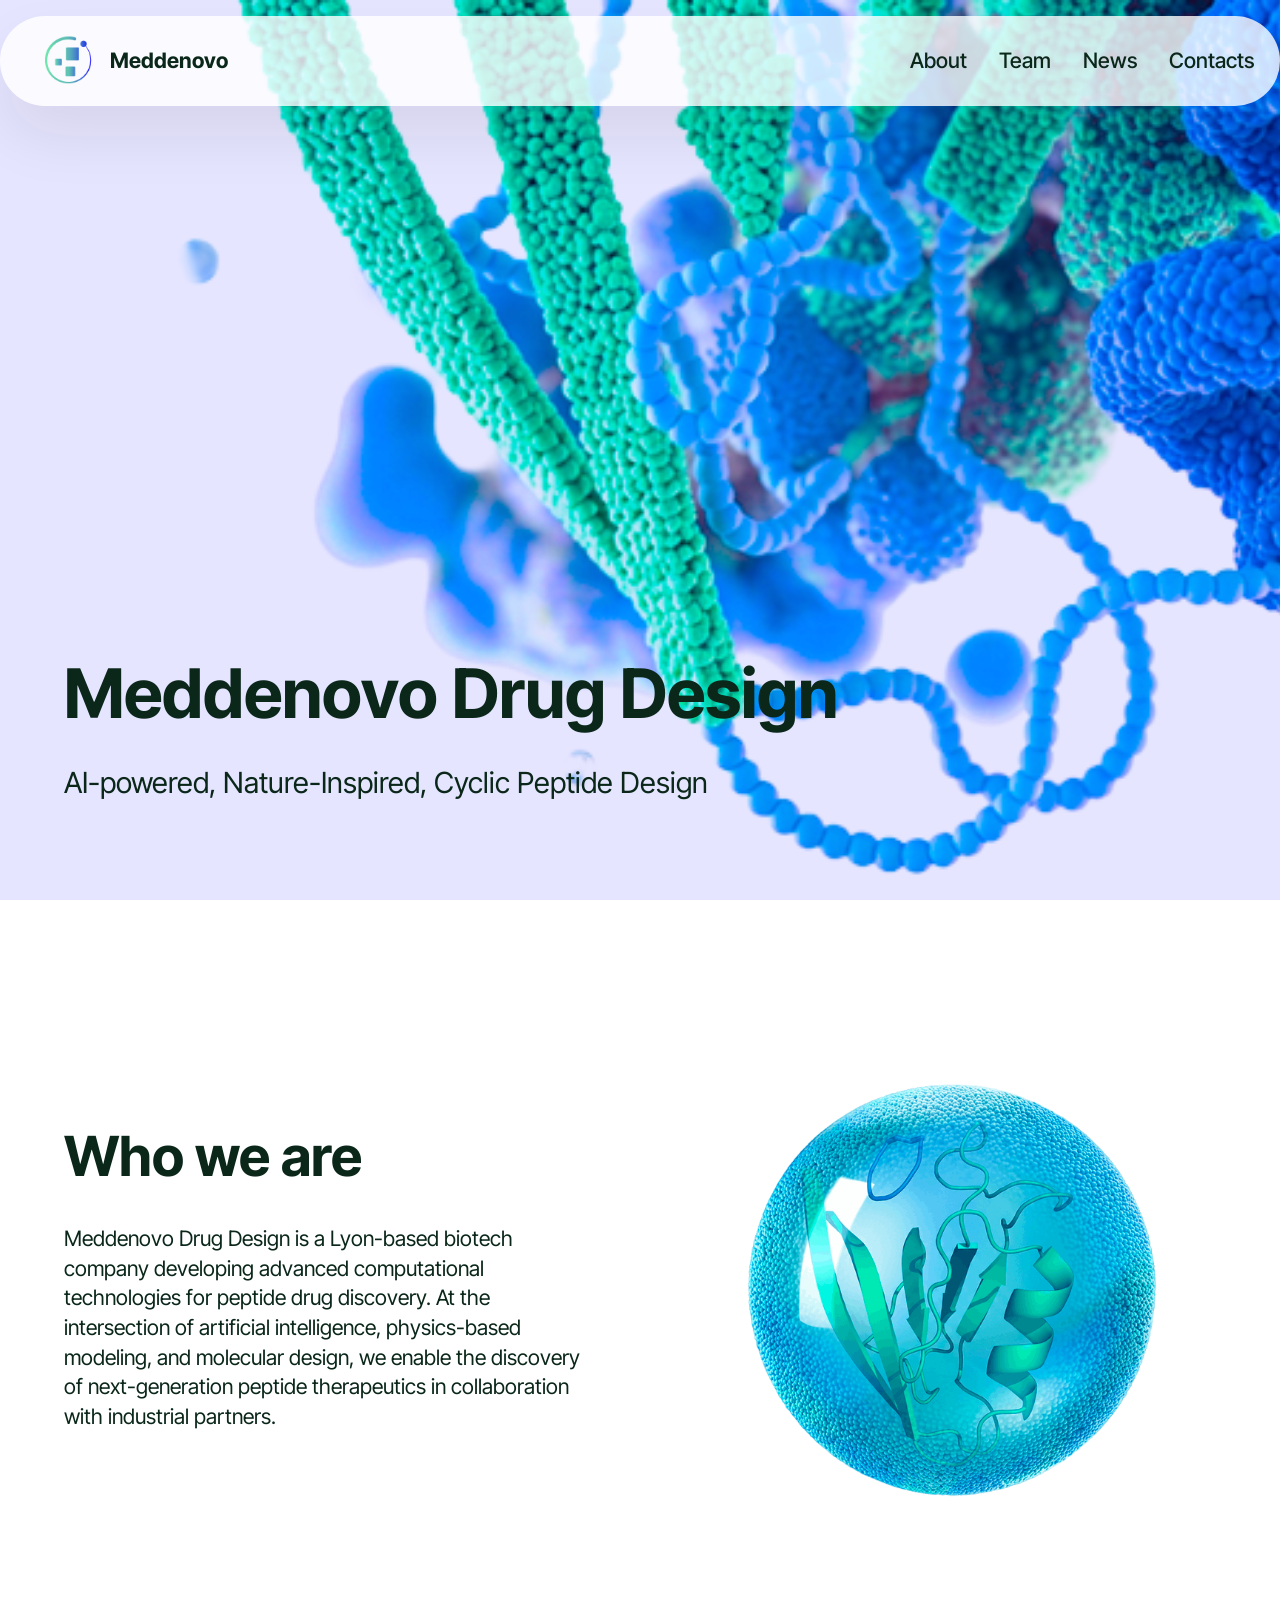
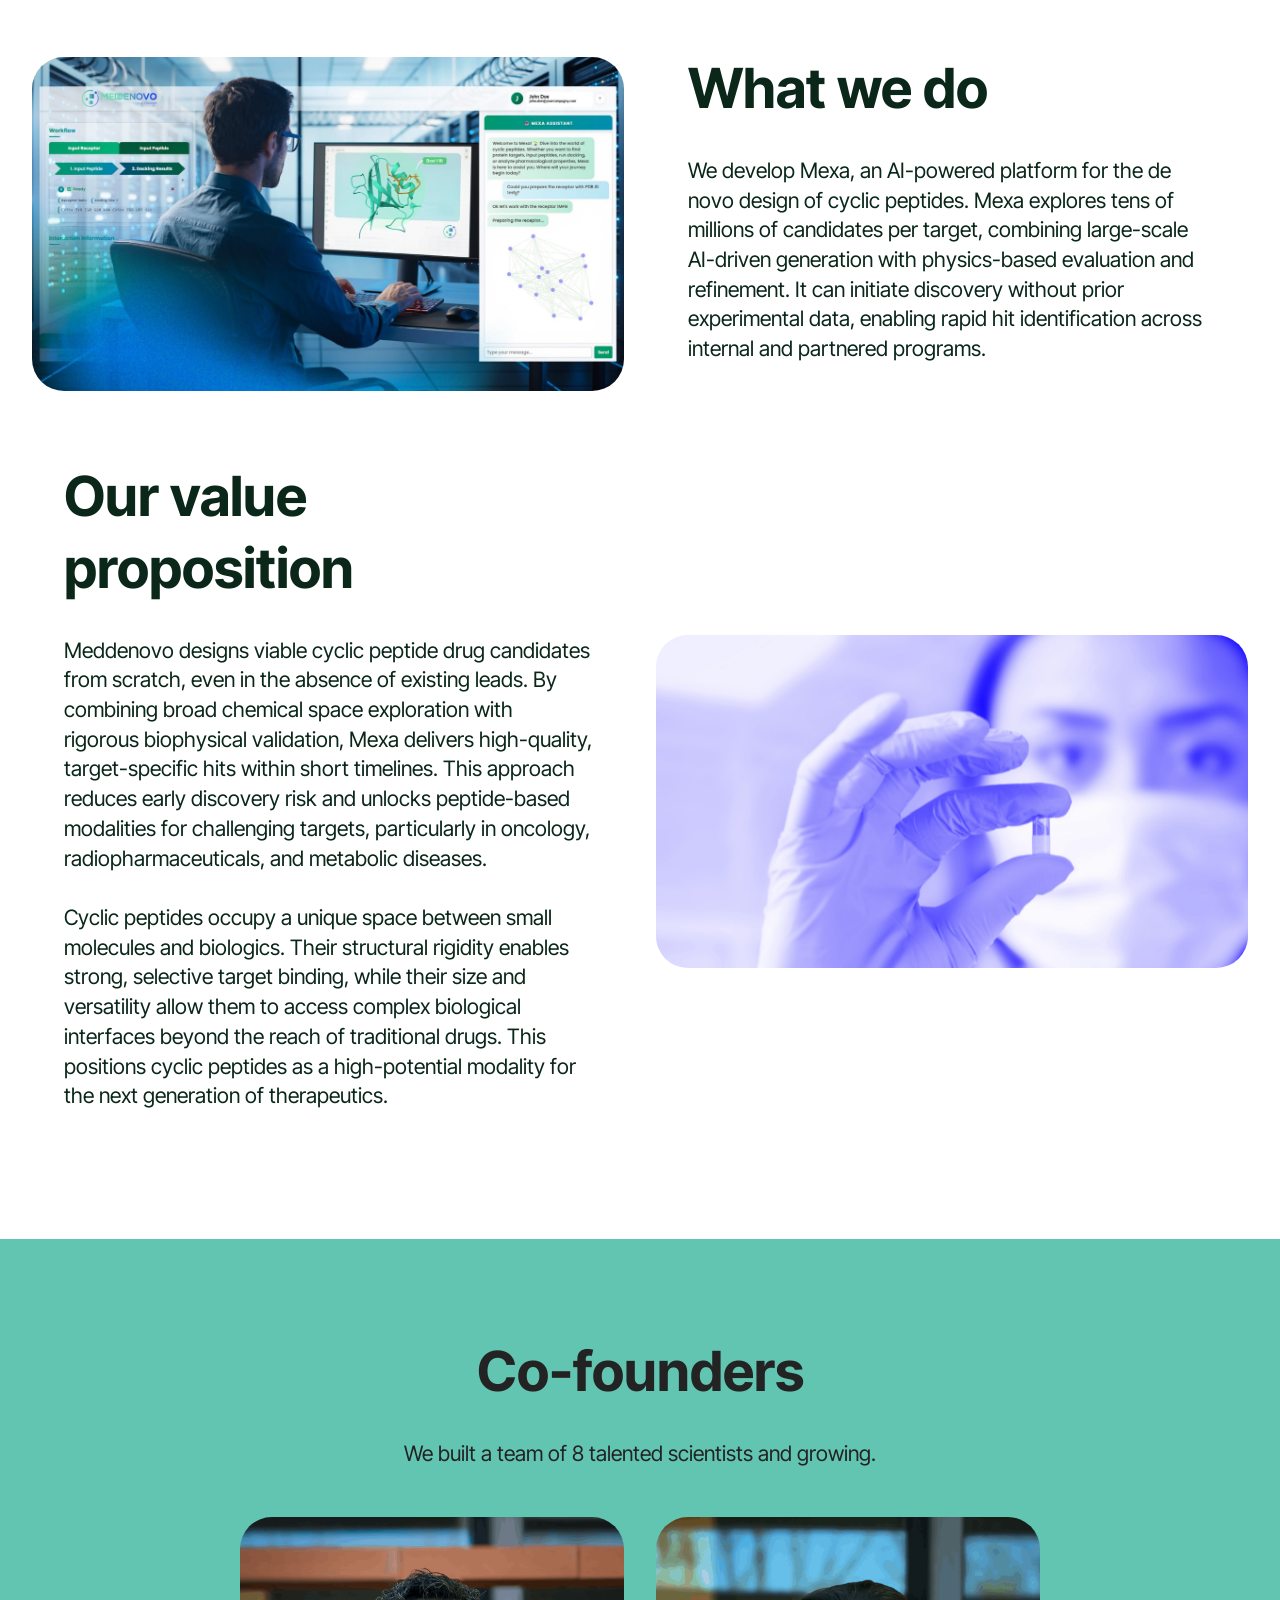
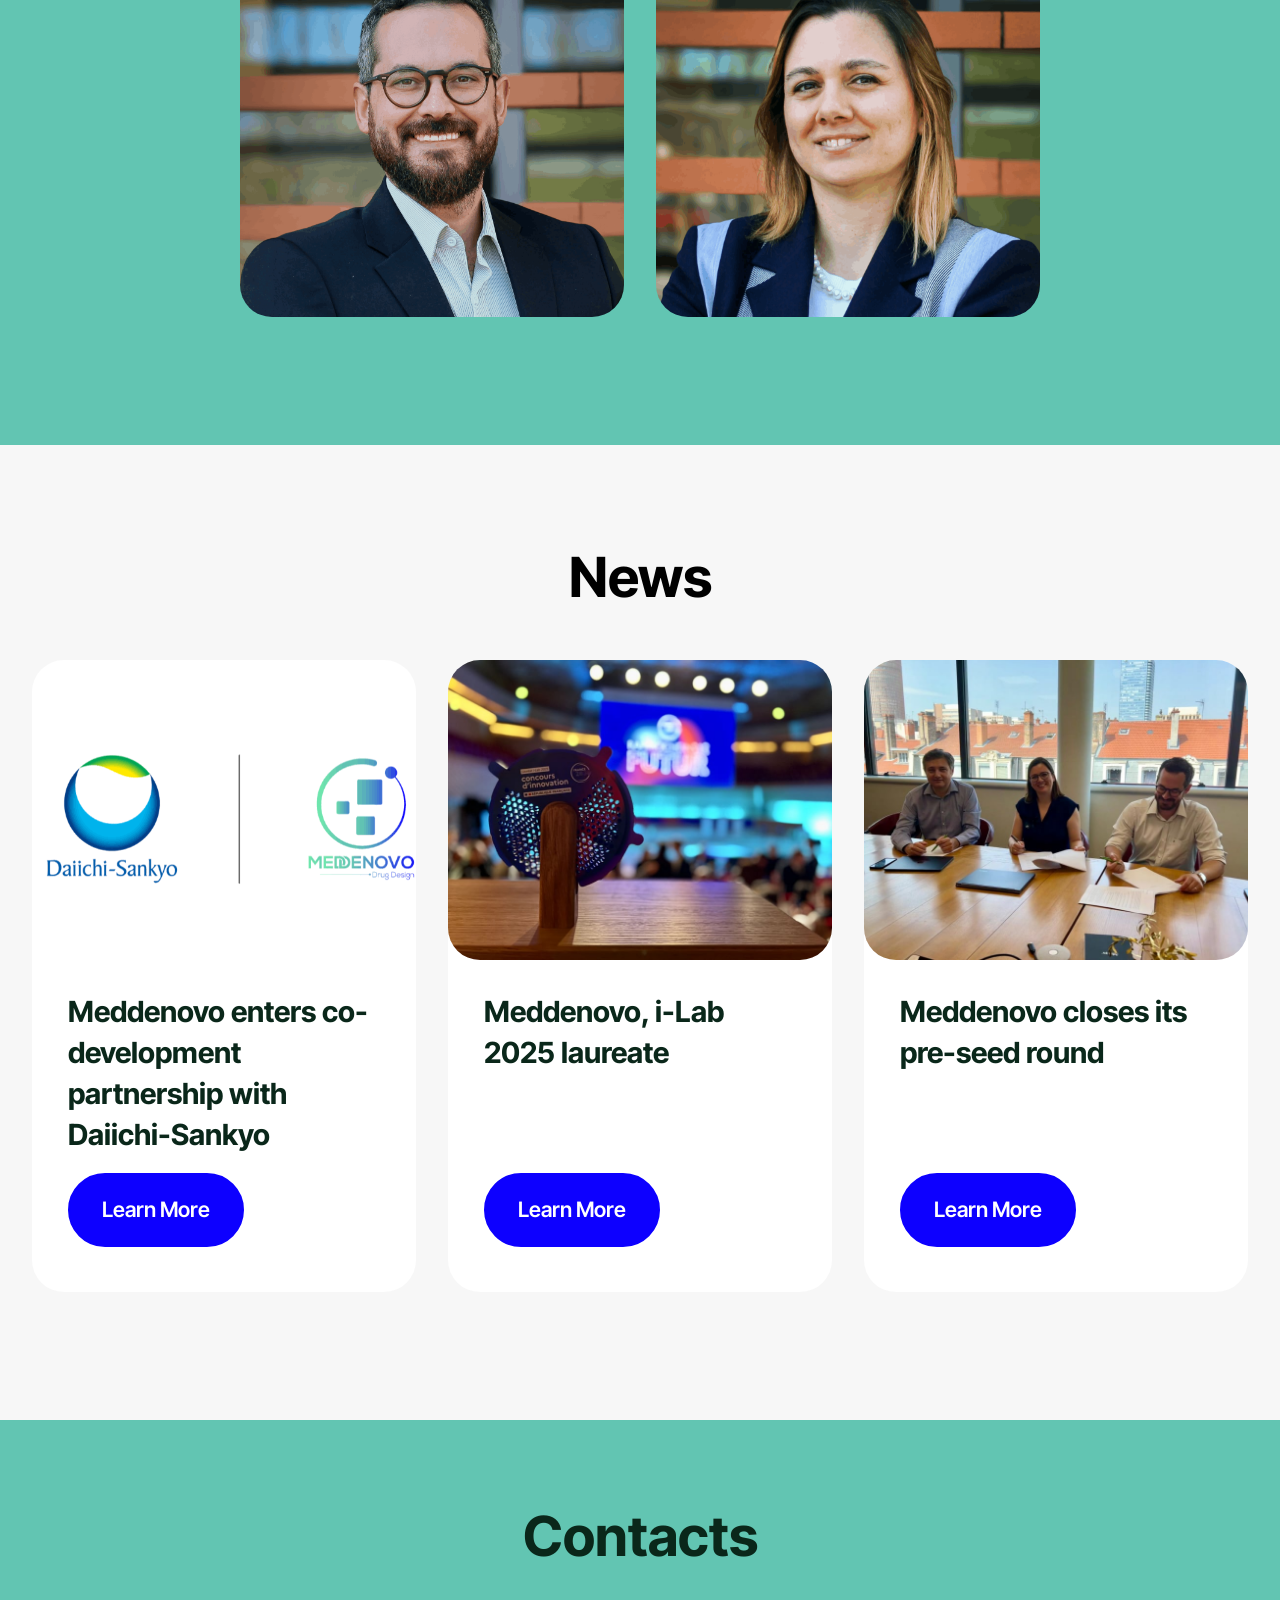
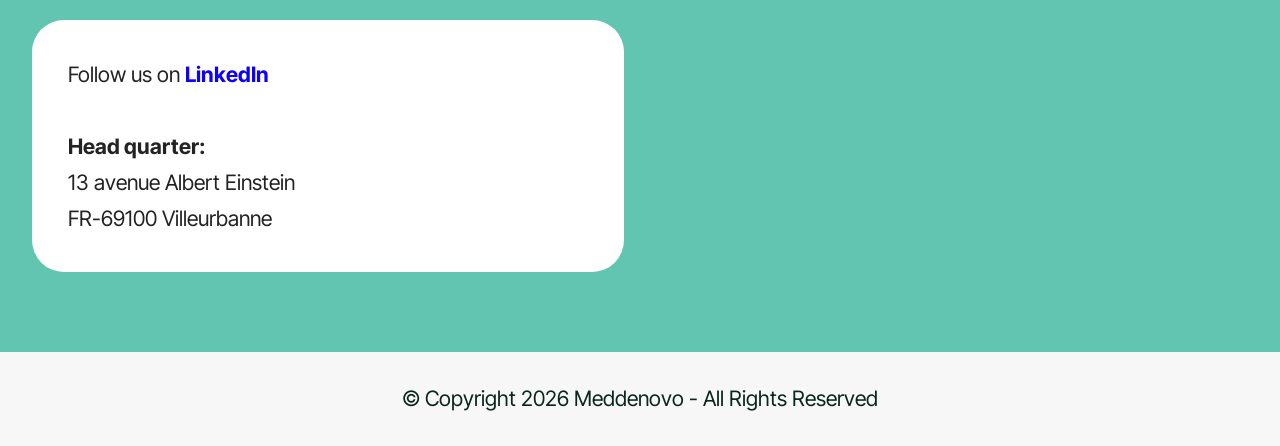
==== commit b37315e7: "published v1" ====
--- a/index.html
+++ b/index.html
@@ -1,10 +1,10 @@
 <!DOCTYPE html>
 <html  >
 <head>
-  <!-- Site made with Mobirise Website Builder v6.1.12, https://mobirise.com -->
+  
   <meta charset="UTF-8">
   <meta http-equiv="X-UA-Compatible" content="IE=edge">
-  <meta name="generator" content="Mobirise v6.1.12, mobirise.com">
+  
   <meta name="viewport" content="width=device-width, initial-scale=1, minimum-scale=1">
   <link rel="shortcut icon" href="assets/images/icon-gardient-1.png" type="image/x-icon">
   <meta name="description" content="">
@@ -19,7 +19,7 @@
   <link rel="stylesheet" href="assets/theme/css/style.css">
   <link rel="preload" href="https://fonts.googleapis.com/css2?family=Inter+Tight:wght@400;700&display=swap&display=swap" as="style" onload="this.onload=null;this.rel='stylesheet'">
   <noscript><link rel="stylesheet" href="https://fonts.googleapis.com/css2?family=Inter+Tight:wght@400;700&display=swap&display=swap"></noscript>
-  <link rel="preload" as="style" href="assets/mobirise/css/mbr-additional.css?v=rN9zpw"><link rel="stylesheet" href="assets/mobirise/css/mbr-additional.css?v=rN9zpw" type="text/css">
+  <link rel="preload" as="style" href="assets/mobirise/css/mbr-additional.css?v=0MyZGB"><link rel="stylesheet" href="assets/mobirise/css/mbr-additional.css?v=0MyZGB" type="text/css">
 
   
   
@@ -99,7 +99,7 @@
                 </div>
             </div>
             <div class="col-12 col-md-12 col-lg-6 image-wrapper">
-                <img class="w-100" src="assets/images/molecule-shpere-leger-800x800.png" alt="Mobirise Website Builder">
+                <img class="w-100" src="assets/images/molecule-shpere-leger-800x800.png" alt="">
             </div>
         </div>
         <div class="row row-reverse justify-content-center">
@@ -114,7 +114,7 @@
                 </div>
             </div>
             <div class="col-12 col-md-12 col-lg-6 image-wrapper">
-                <img class="w-100" src="assets/images/best-hit-image-finale-ok-1256x707.jpg" alt="Mobirise Website Builder">
+                <img class="w-100" src="assets/images/best-hit-image-finale-ok-1256x707.jpg" alt="">
             </div>
         </div>
         <div class="row justify-content-center">
@@ -126,7 +126,7 @@
                 </div>
             </div>
             <div class="col-12 col-md-12 col-lg-6 image-wrapper">
-                <img class="w-100" src="assets/images/pictures20chosen20-20presentations20deck20-20website-1256x707.png" alt="Mobirise Website Builder">
+                <img class="w-100" src="assets/images/pictures20chosen20-20presentations20deck20-20website-1256x707.png" alt="">
             </div>
         </div>
     </div>
@@ -187,7 +187,7 @@
 			<div class="item features-image col-12 col-md-6 col-lg-4">
 				<div class="item-wrapper">
 					<div class="item-img">
-						<img src="assets/images/22-1-816x459.png" alt="Mobirise Website Builder">
+						<img src="assets/images/22-1-816x459.png" alt="">
 					</div>
 					<div class="item-content">
 						<h5 class="item-title mbr-fonts-style display-5"><strong>Meddenovo enters co-development partnership with Daiichi-Sankyo</strong></h5>
@@ -200,7 +200,7 @@
 			<div class="item features-image col-12 col-md-6 col-lg-4">
 				<div class="item-wrapper">
 					<div class="item-img">
-						<img src="assets/images/ilba-trophee-816x612.jpg" alt="Mobirise Website Builder">
+						<img src="assets/images/ilba-trophee-816x612.jpg" alt="">
 					</div>
 					<div class="item-content">
 						<h5 class="item-title mbr-fonts-style display-5">
@@ -213,7 +213,7 @@
 			<div class="item features-image col-12 col-md-6 col-lg-4">
 				<div class="item-wrapper">
 					<div class="item-img">
-						<img src="assets/images/whatsapp20image202026-03-2420at2013.14.32-816x612.jpg" alt="Mobirise Website Builder">
+						<img src="assets/images/whatsapp20image202026-03-2420at2013.14.32-816x612.jpg" alt="">
 					</div>
 					<div class="item-content">
 						<h5 class="item-title mbr-fonts-style display-5">
@@ -277,7 +277,16 @@
             </div>
         </div>
     </div>
-</section><section class="display-7" style="padding: 0;align-items: center;justify-content: center;flex-wrap: wrap;    align-content: center;display: flex;position: relative;height: 4rem;"><a href="https://mobiri.se/" style="flex: 1 1;height: 4rem;position: absolute;width: 100%;z-index: 1;"><img alt="" style="height: 4rem;" src="[data-uri]"></a><p style="margin: 0;text-align: center;" class="display-7">&#8204;</p><a style="z-index:1" href="https://mobirise.com/builder/ai-website-creator.html">Best AI Website Creator</a></section><script src="assets/bootstrap/js/bootstrap.bundle.min.js"></script>  <script src="assets/parallax/jarallax.js"></script>  <script src="assets/smoothscroll/smooth-scroll.js"></script>  <script src="assets/ytplayer/index.js"></script>  <script src="assets/dropdown/js/navbar-dropdown.js"></script>  <script src="assets/theme/js/script.js"></script>  
+</section>
+
+
+<script src="assets/bootstrap/js/bootstrap.bundle.min.js"></script>
+  <script src="assets/parallax/jarallax.js"></script>
+  <script src="assets/smoothscroll/smooth-scroll.js"></script>
+  <script src="assets/ytplayer/index.js"></script>
+  <script src="assets/dropdown/js/navbar-dropdown.js"></script>
+  <script src="assets/theme/js/script.js"></script>
+  
   
   
 </body>
--- a/assets/theme/css/style.css
+++ b/assets/theme/css/style.css
@@ -0,0 +1,958 @@
+@charset "UTF-8";
+section {
+  background-color: #ffffff;
+}
+
+body {
+  font-style: normal;
+  line-height: 1.5;
+  font-weight: 400;
+  color: #232323;
+  position: relative;
+}
+
+button {
+  background-color: transparent;
+  border-color: transparent;
+}
+
+.embla__button,
+.carousel-control {
+  background-color: #edefea !important;
+  opacity: 0.8 !important;
+  color: #464845 !important;
+  border-color: #edefea !important;
+}
+
+.carousel .close,
+.modalWindow .close {
+  background-color: #edefea !important;
+  color: #464845 !important;
+  border-color: #edefea !important;
+  opacity: 0.8 !important;
+}
+
+.carousel .close:hover,
+.modalWindow .close:hover {
+  opacity: 1 !important;
+}
+
+.carousel-indicators li {
+  background-color: #edefea !important;
+  border: 2px solid #464845 !important;
+}
+
+.carousel-indicators li:hover,
+.carousel-indicators li:active {
+  opacity: 0.8 !important;
+}
+
+.embla__button:hover,
+.carousel-control:hover {
+  background-color: #edefea !important;
+  opacity: 1 !important;
+}
+
+.modalWindow-video-container {
+  height: 80%;
+}
+
+section,
+.container,
+.container-fluid {
+  position: relative;
+  word-wrap: break-word;
+}
+
+a.mbr-iconfont:hover {
+  text-decoration: none;
+}
+
+.article .lead p,
+.article .lead ul,
+.article .lead ol,
+.article .lead pre,
+.article .lead blockquote {
+  margin-bottom: 0;
+}
+
+a {
+  font-style: normal;
+  font-weight: 400;
+  cursor: pointer;
+}
+a, a:hover {
+  text-decoration: none;
+}
+
+.mbr-section-title {
+  font-style: normal;
+  line-height: 1.3;
+}
+
+.mbr-section-subtitle {
+  line-height: 1.3;
+}
+
+.mbr-text {
+  font-style: normal;
+  line-height: 1.7;
+}
+
+h1,
+h2,
+h3,
+h4,
+h5,
+h6,
+.display-1,
+.display-2,
+.display-4,
+.display-5,
+.display-7,
+span,
+p,
+a {
+  line-height: 1;
+  word-break: break-word;
+  word-wrap: break-word;
+  font-weight: 400;
+}
+
+b,
+strong {
+  font-weight: bold;
+}
+
+input:-webkit-autofill, input:-webkit-autofill:hover, input:-webkit-autofill:focus, input:-webkit-autofill:active {
+  transition-delay: 9999s;
+  -webkit-transition-property: background-color, color;
+  transition-property: background-color, color;
+}
+
+textarea[type=hidden] {
+  display: none;
+}
+
+section {
+  background-position: 50% 50%;
+  background-repeat: no-repeat;
+  background-size: cover;
+}
+section .mbr-background-video,
+section .mbr-background-video-preview {
+  position: absolute;
+  bottom: 0;
+  left: 0;
+  right: 0;
+  top: 0;
+}
+
+.hidden {
+  visibility: hidden;
+}
+
+.mbr-z-index20 {
+  z-index: 20;
+}
+
+/*! Base colors */
+.mbr-white {
+  color: #ffffff;
+}
+
+.mbr-black {
+  color: #111111;
+}
+
+.mbr-bg-white {
+  background-color: #ffffff;
+}
+
+.mbr-bg-black {
+  background-color: #000000;
+}
+
+/*! Text-aligns */
+.align-left {
+  text-align: left;
+}
+
+.align-center {
+  text-align: center;
+}
+
+.align-right {
+  text-align: right;
+}
+
+/*! Font-weight  */
+.mbr-light {
+  font-weight: 300;
+}
+
+.mbr-regular {
+  font-weight: 400;
+}
+
+.mbr-semibold {
+  font-weight: 500;
+}
+
+.mbr-bold {
+  font-weight: 700;
+}
+
+/*! Media  */
+.media-content {
+  flex-basis: 100%;
+}
+
+.media-container-row {
+  display: flex;
+  flex-direction: row;
+  flex-wrap: wrap;
+  justify-content: center;
+  align-content: center;
+  align-items: start;
+}
+.media-container-row .media-size-item {
+  width: 400px;
+}
+
+.media-container-column {
+  display: flex;
+  flex-direction: column;
+  flex-wrap: wrap;
+  justify-content: center;
+  align-content: center;
+  align-items: stretch;
+}
+.media-container-column > * {
+  width: 100%;
+}
+
+@media (min-width: 992px) {
+  .media-container-row {
+    flex-wrap: nowrap;
+  }
+}
+figure {
+  margin-bottom: 0;
+  overflow: hidden;
+}
+
+figure[mbr-media-size] {
+  transition: width 0.1s;
+}
+
+img,
+iframe {
+  display: block;
+  width: 100%;
+}
+
+.card {
+  background-color: transparent;
+  border: none;
+}
+
+.card-box {
+  width: 100%;
+}
+
+.card-img {
+  text-align: center;
+  flex-shrink: 0;
+  -webkit-flex-shrink: 0;
+}
+
+.media {
+  max-width: 100%;
+  margin: 0 auto;
+}
+
+.mbr-figure {
+  align-self: center;
+}
+
+.media-container > div {
+  max-width: 100%;
+}
+
+.mbr-figure img,
+.card-img img {
+  width: 100%;
+}
+
+@media (max-width: 991px) {
+  .media-size-item {
+    width: auto !important;
+  }
+  .media {
+    width: auto;
+  }
+  .mbr-figure {
+    width: 100% !important;
+  }
+}
+/*! Buttons */
+.mbr-section-btn {
+  margin-left: -0.6rem;
+  margin-right: -0.6rem;
+  font-size: 0;
+}
+
+.btn {
+  font-weight: 600;
+  border-width: 1px;
+  font-style: normal;
+  margin: 0.6rem 0.6rem;
+  white-space: normal;
+  transition: all 0.2s ease-in-out;
+  display: inline-flex;
+  align-items: center;
+  justify-content: center;
+  word-break: break-word;
+}
+
+.btn-sm {
+  font-weight: 600;
+  letter-spacing: 0px;
+  transition: all 0.3s ease-in-out;
+}
+
+.btn-md {
+  font-weight: 600;
+  letter-spacing: 0px;
+  transition: all 0.3s ease-in-out;
+}
+
+.btn-lg {
+  font-weight: 600;
+  letter-spacing: 0px;
+  transition: all 0.3s ease-in-out;
+}
+
+.btn-form {
+  margin: 0;
+}
+.btn-form:hover {
+  cursor: pointer;
+}
+
+nav .mbr-section-btn {
+  margin-left: 0rem;
+  margin-right: 0rem;
+}
+
+/*! Btn icon margin */
+.btn .mbr-iconfont,
+.btn.btn-sm .mbr-iconfont {
+  order: 1;
+  cursor: pointer;
+  margin-left: 0.5rem;
+  vertical-align: sub;
+}
+
+.btn.btn-md .mbr-iconfont,
+.btn.btn-md .mbr-iconfont {
+  margin-left: 0.8rem;
+}
+
+.mbr-regular {
+  font-weight: 400;
+}
+
+.mbr-semibold {
+  font-weight: 500;
+}
+
+.mbr-bold {
+  font-weight: 700;
+}
+
+[type=submit] {
+  -webkit-appearance: none;
+}
+
+/*! Full-screen */
+.mbr-fullscreen .mbr-overlay {
+  min-height: 100vh;
+}
+
+.mbr-fullscreen {
+  display: flex;
+  display: -moz-flex;
+  display: -ms-flex;
+  display: -o-flex;
+  align-items: center;
+  min-height: 100vh;
+  padding-top: 3rem;
+  padding-bottom: 3rem;
+}
+
+/*! Map */
+.map {
+  height: 25rem;
+  position: relative;
+}
+.map iframe {
+  width: 100%;
+  height: 100%;
+}
+
+/*! Scroll to top arrow */
+.mbr-arrow-up {
+  bottom: 25px;
+  right: 90px;
+  position: fixed;
+  text-align: right;
+  z-index: 5000;
+  color: #ffffff;
+  font-size: 22px;
+}
+
+.mbr-arrow-up a {
+  background: rgba(0, 0, 0, 0.2);
+  border-radius: 50%;
+  color: #fff;
+  display: inline-block;
+  height: 60px;
+  width: 60px;
+  border: 2px solid #fff;
+  outline-style: none !important;
+  position: relative;
+  text-decoration: none;
+  transition: all 0.3s ease-in-out;
+  cursor: pointer;
+  text-align: center;
+}
+.mbr-arrow-up a:hover {
+  background-color: rgba(0, 0, 0, 0.4);
+}
+.mbr-arrow-up a i {
+  line-height: 60px;
+}
+
+.mbr-arrow-up-icon {
+  display: block;
+  color: #fff;
+}
+
+.mbr-arrow-up-icon::before {
+  content: "›";
+  display: inline-block;
+  font-family: serif;
+  font-size: 22px;
+  line-height: 1;
+  font-style: normal;
+  position: relative;
+  top: 6px;
+  left: -4px;
+  transform: rotate(-90deg);
+}
+
+/*! Arrow Down */
+.mbr-arrow {
+  position: absolute;
+  bottom: 45px;
+  left: 50%;
+  width: 60px;
+  height: 60px;
+  cursor: pointer;
+  background-color: rgba(80, 80, 80, 0.5);
+  border-radius: 50%;
+  transform: translateX(-50%);
+}
+@media (max-width: 767px) {
+  .mbr-arrow {
+    display: none;
+  }
+}
+.mbr-arrow > a {
+  display: inline-block;
+  text-decoration: none;
+  outline-style: none;
+  animation: arrowdown 1.7s ease-in-out infinite;
+  color: #ffffff;
+}
+.mbr-arrow > a > i {
+  position: absolute;
+  top: -2px;
+  left: 15px;
+  font-size: 2rem;
+}
+
+#scrollToTop a i::before {
+  content: "";
+  position: absolute;
+  display: block;
+  border-bottom: 2.5px solid #fff;
+  border-left: 2.5px solid #fff;
+  width: 27.8%;
+  height: 27.8%;
+  left: 50%;
+  top: 51%;
+  transform: translateY(-30%) translateX(-50%) rotate(135deg);
+}
+
+@keyframes arrowdown {
+  0% {
+    transform: translateY(0px);
+  }
+  50% {
+    transform: translateY(-5px);
+  }
+  100% {
+    transform: translateY(0px);
+  }
+}
+@media (max-width: 500px) {
+  .mbr-arrow-up {
+    left: 0;
+    right: 0;
+    text-align: center;
+  }
+}
+/*Gradients animation*/
+@keyframes gradient-animation {
+  from {
+    background-position: 0% 100%;
+    animation-timing-function: ease-in-out;
+  }
+  to {
+    background-position: 100% 0%;
+    animation-timing-function: ease-in-out;
+  }
+}
+.bg-gradient {
+  background-size: 200% 200%;
+  animation: gradient-animation 5s infinite alternate;
+  -webkit-animation: gradient-animation 5s infinite alternate;
+}
+
+.menu .navbar-brand {
+  display: -webkit-flex;
+}
+.menu .navbar-brand span {
+  display: flex;
+  display: -webkit-flex;
+}
+.menu .navbar-brand .navbar-caption-wrap {
+  display: -webkit-flex;
+}
+.menu .navbar-brand .navbar-logo img {
+  display: -webkit-flex;
+  width: auto;
+}
+@media (min-width: 768px) and (max-width: 991px) {
+  .menu .navbar-toggleable-sm .navbar-nav {
+    display: -ms-flexbox;
+  }
+}
+@media (max-width: 991px) {
+  .menu .navbar-collapse {
+    max-height: 93.5vh;
+  }
+  .menu .navbar-collapse.show {
+    overflow: auto;
+  }
+}
+@media (min-width: 992px) {
+  .menu .navbar-nav.nav-dropdown {
+    display: -webkit-flex;
+  }
+  .menu .navbar-toggleable-sm .navbar-collapse {
+    display: -webkit-flex !important;
+  }
+  .menu .collapsed .navbar-collapse {
+    max-height: 93.5vh;
+  }
+  .menu .collapsed .navbar-collapse.show {
+    overflow: auto;
+  }
+}
+@media (max-width: 767px) {
+  .menu .navbar-collapse {
+    max-height: 80vh;
+  }
+}
+
+.nav-link .mbr-iconfont {
+  margin-right: 0.5rem;
+}
+
+.navbar {
+  display: -webkit-flex;
+  -webkit-flex-wrap: wrap;
+  -webkit-align-items: center;
+  -webkit-justify-content: space-between;
+}
+
+.navbar-collapse {
+  -webkit-flex-basis: 100%;
+  -webkit-flex-grow: 1;
+  -webkit-align-items: center;
+}
+
+.nav-dropdown .link {
+  padding: 0.667em 1.667em !important;
+  margin: 0 !important;
+}
+
+.nav {
+  display: -webkit-flex;
+  -webkit-flex-wrap: wrap;
+}
+
+.row {
+  display: -webkit-flex;
+  -webkit-flex-wrap: wrap;
+}
+
+.justify-content-center {
+  -webkit-justify-content: center;
+}
+
+.form-inline {
+  display: -webkit-flex;
+}
+
+.card-wrapper {
+  -webkit-flex: 1;
+}
+
+.carousel-control {
+  z-index: 10;
+  display: -webkit-flex;
+}
+
+.carousel-controls {
+  display: -webkit-flex;
+}
+
+.media {
+  display: -webkit-flex;
+}
+
+.form-group:focus {
+  outline: none;
+}
+
+.jq-selectbox__select {
+  padding: 7px 0;
+  position: relative;
+}
+
+.jq-selectbox__dropdown {
+  overflow: hidden;
+  border-radius: 10px;
+  position: absolute;
+  top: 100%;
+  left: 0 !important;
+  width: 100% !important;
+}
+
+.jq-selectbox__trigger-arrow {
+  right: 0;
+  transform: translateY(-50%);
+}
+
+.jq-selectbox li {
+  padding: 1.07em 0.5em;
+}
+
+input[type=range] {
+  padding-left: 0 !important;
+  padding-right: 0 !important;
+}
+
+.modal-dialog,
+.modal-content {
+  height: 100%;
+}
+
+.modal-dialog .carousel-inner {
+  height: calc(100vh - 1.75rem);
+}
+@media (max-width: 575px) {
+  .modal-dialog .carousel-inner {
+    height: calc(100vh - 1rem);
+  }
+}
+
+.carousel-item {
+  text-align: center;
+}
+
+.carousel-item img {
+  margin: auto;
+}
+
+.navbar-toggler {
+  align-self: flex-start;
+  padding: 0.25rem 0.75rem;
+  font-size: 1.25rem;
+  line-height: 1;
+  background: transparent;
+  border: 1px solid transparent;
+  border-radius: 0.25rem;
+}
+
+.navbar-toggler:focus,
+.navbar-toggler:hover {
+  text-decoration: none;
+  box-shadow: none;
+}
+
+.navbar-toggler-icon {
+  display: inline-block;
+  width: 1.5em;
+  height: 1.5em;
+  vertical-align: middle;
+  content: "";
+  background: no-repeat center center;
+  background-size: 100% 100%;
+}
+
+.navbar-toggler-left {
+  position: absolute;
+  left: 1rem;
+}
+
+.navbar-toggler-right {
+  position: absolute;
+  right: 1rem;
+}
+
+.card-img {
+  width: auto;
+}
+
+.menu .navbar.collapsed:not(.beta-menu) {
+  flex-direction: column;
+}
+
+.carousel-item.active,
+.carousel-item-next,
+.carousel-item-prev {
+  display: flex;
+}
+
+.note-air-layout .dropup .dropdown-menu,
+.note-air-layout .navbar-fixed-bottom .dropdown .dropdown-menu {
+  bottom: initial !important;
+}
+
+html,
+body {
+  height: auto;
+  min-height: 100vh;
+}
+
+.dropup .dropdown-toggle::after {
+  display: none;
+}
+
+.form-asterisk {
+  font-family: initial;
+  position: absolute;
+  top: -2px;
+  font-weight: normal;
+}
+
+.form-control-label {
+  position: relative;
+  cursor: pointer;
+  margin-bottom: 0.357em;
+  padding: 0;
+}
+
+.alert {
+  color: #ffffff;
+  border-radius: 0;
+  border: 0;
+  font-size: 1.1rem;
+  line-height: 1.5;
+  margin-bottom: 1.875rem;
+  padding: 1.25rem;
+  position: relative;
+  text-align: center;
+}
+.alert.alert-form::after {
+  background-color: inherit;
+  bottom: -7px;
+  content: "";
+  display: block;
+  height: 14px;
+  left: 50%;
+  margin-left: -7px;
+  position: absolute;
+  transform: rotate(45deg);
+  width: 14px;
+}
+
+.form-control {
+  background-color: #ffffff;
+  background-clip: border-box;
+  color: #232323;
+  line-height: 1rem !important;
+  height: auto;
+  padding: 1.2rem 2rem;
+  transition: border-color 0.25s ease 0s;
+  border: 1px solid transparent !important;
+  border-radius: 4px;
+  box-shadow: rgba(0, 0, 0, 0.07) 0px 1px 1px 0px, rgba(0, 0, 0, 0.07) 0px 1px 3px 0px, rgba(0, 0, 0, 0.03) 0px 0px 0px 1px;
+}
+.form-active .form-control:invalid {
+  border-color: red;
+}
+
+.row > * {
+  padding-right: 1rem;
+  padding-left: 1rem;
+}
+
+form .row {
+  margin-left: -0.6rem;
+  margin-right: -0.6rem;
+}
+form .row [class*=col] {
+  padding-left: 0.6rem;
+  padding-right: 0.6rem;
+}
+
+form .mbr-section-btn {
+  padding-left: 0.6rem;
+  padding-right: 0.6rem;
+}
+
+form .form-check-input {
+  margin-top: 0.5;
+}
+
+textarea.form-control {
+  line-height: 1.5rem !important;
+}
+
+.form-group {
+  margin-bottom: 1.2rem;
+}
+
+.form-control,
+form .btn {
+  min-height: 48px;
+}
+
+.gdpr-block label span.textGDPR input[name=gdpr] {
+  top: 7px;
+}
+
+.form-control:focus {
+  box-shadow: none;
+}
+
+:focus {
+  outline: none;
+}
+
+.mbr-overlay {
+  background-color: #000;
+  bottom: 0;
+  left: 0;
+  opacity: 0.5;
+  position: absolute;
+  right: 0;
+  top: 0;
+  z-index: 0;
+  pointer-events: none;
+}
+
+blockquote {
+  font-style: italic;
+  padding: 3rem;
+  font-size: 1.09rem;
+  position: relative;
+  border-left: 3px solid;
+}
+
+ul,
+ol,
+pre,
+blockquote {
+  margin-bottom: 2.3125rem;
+}
+
+.mt-4 {
+  margin-top: 2rem !important;
+}
+
+.mb-4 {
+  margin-bottom: 2rem !important;
+}
+
+.container,
+.container-fluid {
+  padding-left: 16px;
+  padding-right: 16px;
+}
+
+.row {
+  margin-left: -16px;
+  margin-right: -16px;
+}
+.row > [class*=col] {
+  padding-left: 16px;
+  padding-right: 16px;
+}
+
+@media (min-width: 992px) {
+  .container-fluid {
+    padding-left: 32px;
+    padding-right: 32px;
+  }
+}
+@media (max-width: 991px) {
+  .mbr-container {
+    padding-left: 16px;
+    padding-right: 16px;
+  }
+}
+.app-video-wrapper > img {
+  opacity: 1;
+}
+
+.app-video-wrapper {
+  background: transparent;
+}
+
+.item {
+  position: relative;
+}
+
+.dropdown-menu .dropdown-menu {
+  left: 100%;
+}
+
+.dropdown-item + .dropdown-menu {
+  display: none;
+}
+
+.dropdown-item:hover + .dropdown-menu,
+.dropdown-menu:hover {
+  display: block;
+}
+
+@media (min-aspect-ratio: 16/9) {
+  .mbr-video-foreground {
+    height: 300% !important;
+    top: -100% !important;
+  }
+}
+@media (max-aspect-ratio: 16/9) {
+  .mbr-video-foreground {
+    width: 300% !important;
+    left: -100% !important;
+  }
+}
--- a/assets/mobirise/css/mbr-additional.css
+++ b/assets/mobirise/css/mbr-additional.css
@@ -1747,54 +1747,6 @@
 .cid-veMUhBMf3n .media-container-row .mbr-text {
   color: #0a271a;
 }
-.cid-veN5mOIoYi {
-  padding-top: 5rem;
-  padding-bottom: 5rem;
-  background-color: #0a271a;
-}
-.cid-veN5mOIoYi .mbr-fallback-image.disabled {
-  display: none;
-}
-.cid-veN5mOIoYi .mbr-fallback-image {
-  display: block;
-  background-size: cover;
-  background-position: center center;
-  width: 100%;
-  height: 100%;
-  position: absolute;
-  top: 0;
-}
-@media (max-width: 767px) {
-  .cid-veN5mOIoYi .card-content-text {
-    padding: 0 1.5rem 1.5rem 1.5rem;
-  }
-}
-@media (min-width: 768px) {
-  .cid-veN5mOIoYi .card-content-text {
-    padding: 0 2.25rem 2.25rem 2.25rem;
-  }
-}
-@media (min-width: 992px) {
-  .cid-veN5mOIoYi .card-content-text {
-    padding: 1rem 4rem 4rem 4rem;
-  }
-}
-.cid-veN5mOIoYi .card-wrapper {
-  background: #ffffff;
-}
-.cid-veN5mOIoYi .mbr-text,
-.cid-veN5mOIoYi .mbr-section-btn {
-  color: #0a271a;
-  text-align: left;
-}
-.cid-veN5mOIoYi .card-title,
-.cid-veN5mOIoYi .card-box {
-  text-align: left;
-  color: #0a271a;
-}
-.cid-veN5mOIoYi .image-wrapper img {
-  width: 100%;
-}
 .cid-veJpjF91eW {
   z-index: 1000;
   width: 100%;
@@ -2355,24 +2307,15 @@
     padding: 1rem;
   }
 }
-.cid-veMUhBMf3n {
-  padding-top: 2rem;
-  padding-bottom: 2rem;
-  background-color: #f7f7f7;
-  overflow: hidden;
-}
-.cid-veMUhBMf3n .media-container-row .mbr-text {
-  color: #0a271a;
-}
-.cid-veN8a3ZX7w {
+.cid-veN5mOIoYi {
   padding-top: 5rem;
   padding-bottom: 5rem;
   background-color: #0a271a;
 }
-.cid-veN8a3ZX7w .mbr-fallback-image.disabled {
+.cid-veN5mOIoYi .mbr-fallback-image.disabled {
   display: none;
 }
-.cid-veN8a3ZX7w .mbr-fallback-image {
+.cid-veN5mOIoYi .mbr-fallback-image {
   display: block;
   background-size: cover;
   background-position: center center;
@@ -2382,35 +2325,44 @@
   top: 0;
 }
 @media (max-width: 767px) {
-  .cid-veN8a3ZX7w .card-content-text {
+  .cid-veN5mOIoYi .card-content-text {
     padding: 0 1.5rem 1.5rem 1.5rem;
   }
 }
 @media (min-width: 768px) {
-  .cid-veN8a3ZX7w .card-content-text {
+  .cid-veN5mOIoYi .card-content-text {
     padding: 0 2.25rem 2.25rem 2.25rem;
   }
 }
 @media (min-width: 992px) {
-  .cid-veN8a3ZX7w .card-content-text {
+  .cid-veN5mOIoYi .card-content-text {
     padding: 1rem 4rem 4rem 4rem;
   }
 }
-.cid-veN8a3ZX7w .card-wrapper {
+.cid-veN5mOIoYi .card-wrapper {
   background: #ffffff;
 }
-.cid-veN8a3ZX7w .mbr-text,
-.cid-veN8a3ZX7w .mbr-section-btn {
+.cid-veN5mOIoYi .mbr-text,
+.cid-veN5mOIoYi .mbr-section-btn {
   color: #0a271a;
   text-align: left;
 }
-.cid-veN8a3ZX7w .card-title,
-.cid-veN8a3ZX7w .card-box {
+.cid-veN5mOIoYi .card-title,
+.cid-veN5mOIoYi .card-box {
   text-align: left;
   color: #0a271a;
 }
-.cid-veN8a3ZX7w .image-wrapper img {
+.cid-veN5mOIoYi .image-wrapper img {
   width: 100%;
+}
+.cid-veMUhBMf3n {
+  padding-top: 2rem;
+  padding-bottom: 2rem;
+  background-color: #f7f7f7;
+  overflow: hidden;
+}
+.cid-veMUhBMf3n .media-container-row .mbr-text {
+  color: #0a271a;
 }
 .cid-veN8a4gsKz {
   z-index: 1000;
@@ -2972,24 +2924,15 @@
     padding: 1rem;
   }
 }
-.cid-veN8a4BCKm {
-  padding-top: 2rem;
-  padding-bottom: 2rem;
-  background-color: #f7f7f7;
-  overflow: hidden;
-}
-.cid-veN8a4BCKm .media-container-row .mbr-text {
-  color: #0a271a;
-}
-.cid-veN9EbCynG {
+.cid-veN8a3ZX7w {
   padding-top: 5rem;
   padding-bottom: 5rem;
   background-color: #0a271a;
 }
-.cid-veN9EbCynG .mbr-fallback-image.disabled {
+.cid-veN8a3ZX7w .mbr-fallback-image.disabled {
   display: none;
 }
-.cid-veN9EbCynG .mbr-fallback-image {
+.cid-veN8a3ZX7w .mbr-fallback-image {
   display: block;
   background-size: cover;
   background-position: center center;
@@ -2999,35 +2942,44 @@
   top: 0;
 }
 @media (max-width: 767px) {
-  .cid-veN9EbCynG .card-content-text {
+  .cid-veN8a3ZX7w .card-content-text {
     padding: 0 1.5rem 1.5rem 1.5rem;
   }
 }
 @media (min-width: 768px) {
-  .cid-veN9EbCynG .card-content-text {
+  .cid-veN8a3ZX7w .card-content-text {
     padding: 0 2.25rem 2.25rem 2.25rem;
   }
 }
 @media (min-width: 992px) {
-  .cid-veN9EbCynG .card-content-text {
+  .cid-veN8a3ZX7w .card-content-text {
     padding: 1rem 4rem 4rem 4rem;
   }
 }
-.cid-veN9EbCynG .card-wrapper {
+.cid-veN8a3ZX7w .card-wrapper {
   background: #ffffff;
 }
-.cid-veN9EbCynG .mbr-text,
-.cid-veN9EbCynG .mbr-section-btn {
+.cid-veN8a3ZX7w .mbr-text,
+.cid-veN8a3ZX7w .mbr-section-btn {
   color: #0a271a;
   text-align: left;
 }
-.cid-veN9EbCynG .card-title,
-.cid-veN9EbCynG .card-box {
+.cid-veN8a3ZX7w .card-title,
+.cid-veN8a3ZX7w .card-box {
   text-align: left;
   color: #0a271a;
 }
-.cid-veN9EbCynG .image-wrapper img {
+.cid-veN8a3ZX7w .image-wrapper img {
   width: 100%;
+}
+.cid-veN8a4BCKm {
+  padding-top: 2rem;
+  padding-bottom: 2rem;
+  background-color: #f7f7f7;
+  overflow: hidden;
+}
+.cid-veN8a4BCKm .media-container-row .mbr-text {
+  color: #0a271a;
 }
 .cid-veN9EbVxs3 {
   z-index: 1000;
@@ -3589,6 +3541,54 @@
     padding: 1rem;
   }
 }
+.cid-veN9EbCynG {
+  padding-top: 5rem;
+  padding-bottom: 5rem;
+  background-color: #0a271a;
+}
+.cid-veN9EbCynG .mbr-fallback-image.disabled {
+  display: none;
+}
+.cid-veN9EbCynG .mbr-fallback-image {
+  display: block;
+  background-size: cover;
+  background-position: center center;
+  width: 100%;
+  height: 100%;
+  position: absolute;
+  top: 0;
+}
+@media (max-width: 767px) {
+  .cid-veN9EbCynG .card-content-text {
+    padding: 0 1.5rem 1.5rem 1.5rem;
+  }
+}
+@media (min-width: 768px) {
+  .cid-veN9EbCynG .card-content-text {
+    padding: 0 2.25rem 2.25rem 2.25rem;
+  }
+}
+@media (min-width: 992px) {
+  .cid-veN9EbCynG .card-content-text {
+    padding: 1rem 4rem 4rem 4rem;
+  }
+}
+.cid-veN9EbCynG .card-wrapper {
+  background: #ffffff;
+}
+.cid-veN9EbCynG .mbr-text,
+.cid-veN9EbCynG .mbr-section-btn {
+  color: #0a271a;
+  text-align: left;
+}
+.cid-veN9EbCynG .card-title,
+.cid-veN9EbCynG .card-box {
+  text-align: left;
+  color: #0a271a;
+}
+.cid-veN9EbCynG .image-wrapper img {
+  width: 100%;
+}
 .cid-veN9EciTdb {
   padding-top: 2rem;
   padding-bottom: 2rem;
--- a/assets/mobirise/css/mbr-additional.css
+++ b/assets/mobirise/css/mbr-additional.css
@@ -1747,54 +1747,6 @@
 .cid-veMUhBMf3n .media-container-row .mbr-text {
   color: #0a271a;
 }
-.cid-veN5mOIoYi {
-  padding-top: 5rem;
-  padding-bottom: 5rem;
-  background-color: #0a271a;
-}
-.cid-veN5mOIoYi .mbr-fallback-image.disabled {
-  display: none;
-}
-.cid-veN5mOIoYi .mbr-fallback-image {
-  display: block;
-  background-size: cover;
-  background-position: center center;
-  width: 100%;
-  height: 100%;
-  position: absolute;
-  top: 0;
-}
-@media (max-width: 767px) {
-  .cid-veN5mOIoYi .card-content-text {
-    padding: 0 1.5rem 1.5rem 1.5rem;
-  }
-}
-@media (min-width: 768px) {
-  .cid-veN5mOIoYi .card-content-text {
-    padding: 0 2.25rem 2.25rem 2.25rem;
-  }
-}
-@media (min-width: 992px) {
-  .cid-veN5mOIoYi .card-content-text {
-    padding: 1rem 4rem 4rem 4rem;
-  }
-}
-.cid-veN5mOIoYi .card-wrapper {
-  background: #ffffff;
-}
-.cid-veN5mOIoYi .mbr-text,
-.cid-veN5mOIoYi .mbr-section-btn {
-  color: #0a271a;
-  text-align: left;
-}
-.cid-veN5mOIoYi .card-title,
-.cid-veN5mOIoYi .card-box {
-  text-align: left;
-  color: #0a271a;
-}
-.cid-veN5mOIoYi .image-wrapper img {
-  width: 100%;
-}
 .cid-veJpjF91eW {
   z-index: 1000;
   width: 100%;
@@ -2355,24 +2307,15 @@
     padding: 1rem;
   }
 }
-.cid-veMUhBMf3n {
-  padding-top: 2rem;
-  padding-bottom: 2rem;
-  background-color: #f7f7f7;
-  overflow: hidden;
-}
-.cid-veMUhBMf3n .media-container-row .mbr-text {
-  color: #0a271a;
-}
-.cid-veN8a3ZX7w {
+.cid-veN5mOIoYi {
   padding-top: 5rem;
   padding-bottom: 5rem;
   background-color: #0a271a;
 }
-.cid-veN8a3ZX7w .mbr-fallback-image.disabled {
+.cid-veN5mOIoYi .mbr-fallback-image.disabled {
   display: none;
 }
-.cid-veN8a3ZX7w .mbr-fallback-image {
+.cid-veN5mOIoYi .mbr-fallback-image {
   display: block;
   background-size: cover;
   background-position: center center;
@@ -2382,35 +2325,44 @@
   top: 0;
 }
 @media (max-width: 767px) {
-  .cid-veN8a3ZX7w .card-content-text {
+  .cid-veN5mOIoYi .card-content-text {
     padding: 0 1.5rem 1.5rem 1.5rem;
   }
 }
 @media (min-width: 768px) {
-  .cid-veN8a3ZX7w .card-content-text {
+  .cid-veN5mOIoYi .card-content-text {
     padding: 0 2.25rem 2.25rem 2.25rem;
   }
 }
 @media (min-width: 992px) {
-  .cid-veN8a3ZX7w .card-content-text {
+  .cid-veN5mOIoYi .card-content-text {
     padding: 1rem 4rem 4rem 4rem;
   }
 }
-.cid-veN8a3ZX7w .card-wrapper {
+.cid-veN5mOIoYi .card-wrapper {
   background: #ffffff;
 }
-.cid-veN8a3ZX7w .mbr-text,
-.cid-veN8a3ZX7w .mbr-section-btn {
+.cid-veN5mOIoYi .mbr-text,
+.cid-veN5mOIoYi .mbr-section-btn {
   color: #0a271a;
   text-align: left;
 }
-.cid-veN8a3ZX7w .card-title,
-.cid-veN8a3ZX7w .card-box {
+.cid-veN5mOIoYi .card-title,
+.cid-veN5mOIoYi .card-box {
   text-align: left;
   color: #0a271a;
 }
-.cid-veN8a3ZX7w .image-wrapper img {
+.cid-veN5mOIoYi .image-wrapper img {
   width: 100%;
+}
+.cid-veMUhBMf3n {
+  padding-top: 2rem;
+  padding-bottom: 2rem;
+  background-color: #f7f7f7;
+  overflow: hidden;
+}
+.cid-veMUhBMf3n .media-container-row .mbr-text {
+  color: #0a271a;
 }
 .cid-veN8a4gsKz {
   z-index: 1000;
@@ -2972,24 +2924,15 @@
     padding: 1rem;
   }
 }
-.cid-veN8a4BCKm {
-  padding-top: 2rem;
-  padding-bottom: 2rem;
-  background-color: #f7f7f7;
-  overflow: hidden;
-}
-.cid-veN8a4BCKm .media-container-row .mbr-text {
-  color: #0a271a;
-}
-.cid-veN9EbCynG {
+.cid-veN8a3ZX7w {
   padding-top: 5rem;
   padding-bottom: 5rem;
   background-color: #0a271a;
 }
-.cid-veN9EbCynG .mbr-fallback-image.disabled {
+.cid-veN8a3ZX7w .mbr-fallback-image.disabled {
   display: none;
 }
-.cid-veN9EbCynG .mbr-fallback-image {
+.cid-veN8a3ZX7w .mbr-fallback-image {
   display: block;
   background-size: cover;
   background-position: center center;
@@ -2999,35 +2942,44 @@
   top: 0;
 }
 @media (max-width: 767px) {
-  .cid-veN9EbCynG .card-content-text {
+  .cid-veN8a3ZX7w .card-content-text {
     padding: 0 1.5rem 1.5rem 1.5rem;
   }
 }
 @media (min-width: 768px) {
-  .cid-veN9EbCynG .card-content-text {
+  .cid-veN8a3ZX7w .card-content-text {
     padding: 0 2.25rem 2.25rem 2.25rem;
   }
 }
 @media (min-width: 992px) {
-  .cid-veN9EbCynG .card-content-text {
+  .cid-veN8a3ZX7w .card-content-text {
     padding: 1rem 4rem 4rem 4rem;
   }
 }
-.cid-veN9EbCynG .card-wrapper {
+.cid-veN8a3ZX7w .card-wrapper {
   background: #ffffff;
 }
-.cid-veN9EbCynG .mbr-text,
-.cid-veN9EbCynG .mbr-section-btn {
+.cid-veN8a3ZX7w .mbr-text,
+.cid-veN8a3ZX7w .mbr-section-btn {
   color: #0a271a;
   text-align: left;
 }
-.cid-veN9EbCynG .card-title,
-.cid-veN9EbCynG .card-box {
+.cid-veN8a3ZX7w .card-title,
+.cid-veN8a3ZX7w .card-box {
   text-align: left;
   color: #0a271a;
 }
-.cid-veN9EbCynG .image-wrapper img {
+.cid-veN8a3ZX7w .image-wrapper img {
   width: 100%;
+}
+.cid-veN8a4BCKm {
+  padding-top: 2rem;
+  padding-bottom: 2rem;
+  background-color: #f7f7f7;
+  overflow: hidden;
+}
+.cid-veN8a4BCKm .media-container-row .mbr-text {
+  color: #0a271a;
 }
 .cid-veN9EbVxs3 {
   z-index: 1000;
@@ -3589,6 +3541,54 @@
     padding: 1rem;
   }
 }
+.cid-veN9EbCynG {
+  padding-top: 5rem;
+  padding-bottom: 5rem;
+  background-color: #0a271a;
+}
+.cid-veN9EbCynG .mbr-fallback-image.disabled {
+  display: none;
+}
+.cid-veN9EbCynG .mbr-fallback-image {
+  display: block;
+  background-size: cover;
+  background-position: center center;
+  width: 100%;
+  height: 100%;
+  position: absolute;
+  top: 0;
+}
+@media (max-width: 767px) {
+  .cid-veN9EbCynG .card-content-text {
+    padding: 0 1.5rem 1.5rem 1.5rem;
+  }
+}
+@media (min-width: 768px) {
+  .cid-veN9EbCynG .card-content-text {
+    padding: 0 2.25rem 2.25rem 2.25rem;
+  }
+}
+@media (min-width: 992px) {
+  .cid-veN9EbCynG .card-content-text {
+    padding: 1rem 4rem 4rem 4rem;
+  }
+}
+.cid-veN9EbCynG .card-wrapper {
+  background: #ffffff;
+}
+.cid-veN9EbCynG .mbr-text,
+.cid-veN9EbCynG .mbr-section-btn {
+  color: #0a271a;
+  text-align: left;
+}
+.cid-veN9EbCynG .card-title,
+.cid-veN9EbCynG .card-box {
+  text-align: left;
+  color: #0a271a;
+}
+.cid-veN9EbCynG .image-wrapper img {
+  width: 100%;
+}
 .cid-veN9EciTdb {
   padding-top: 2rem;
   padding-bottom: 2rem;
